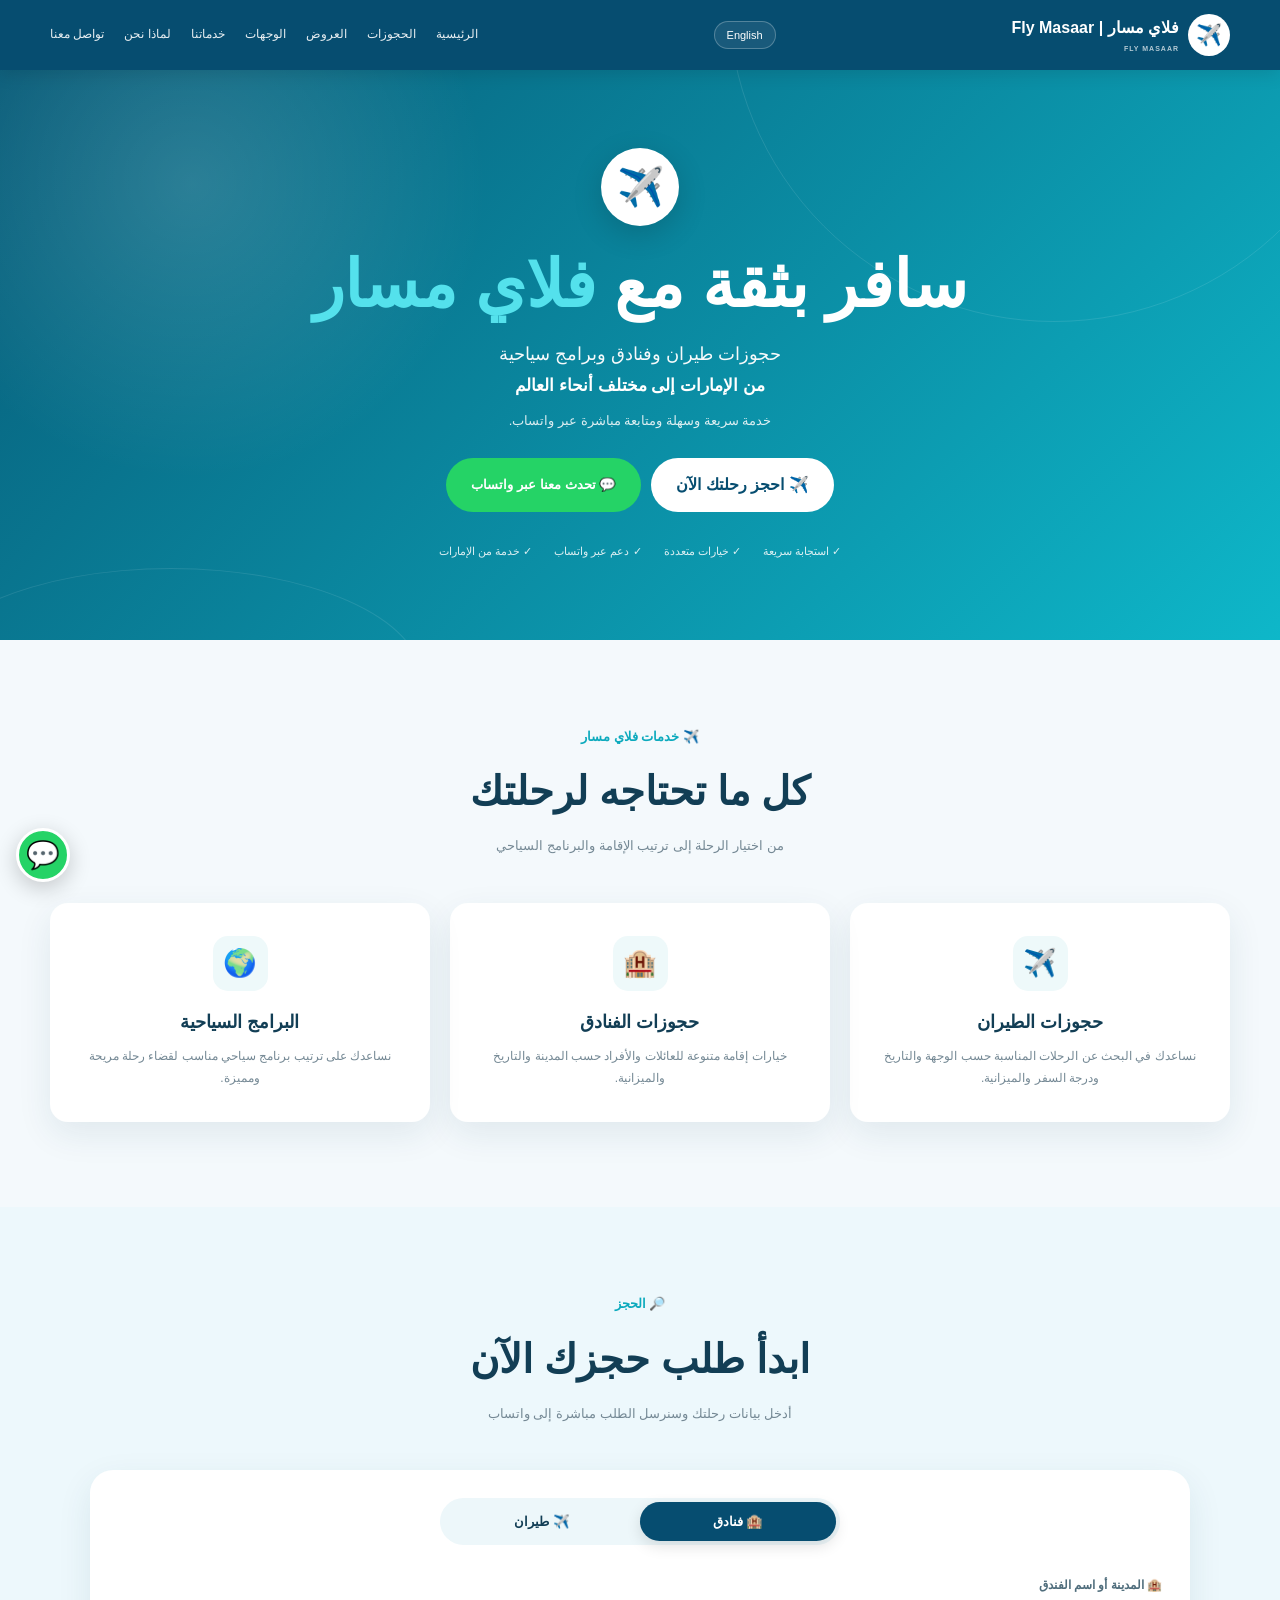
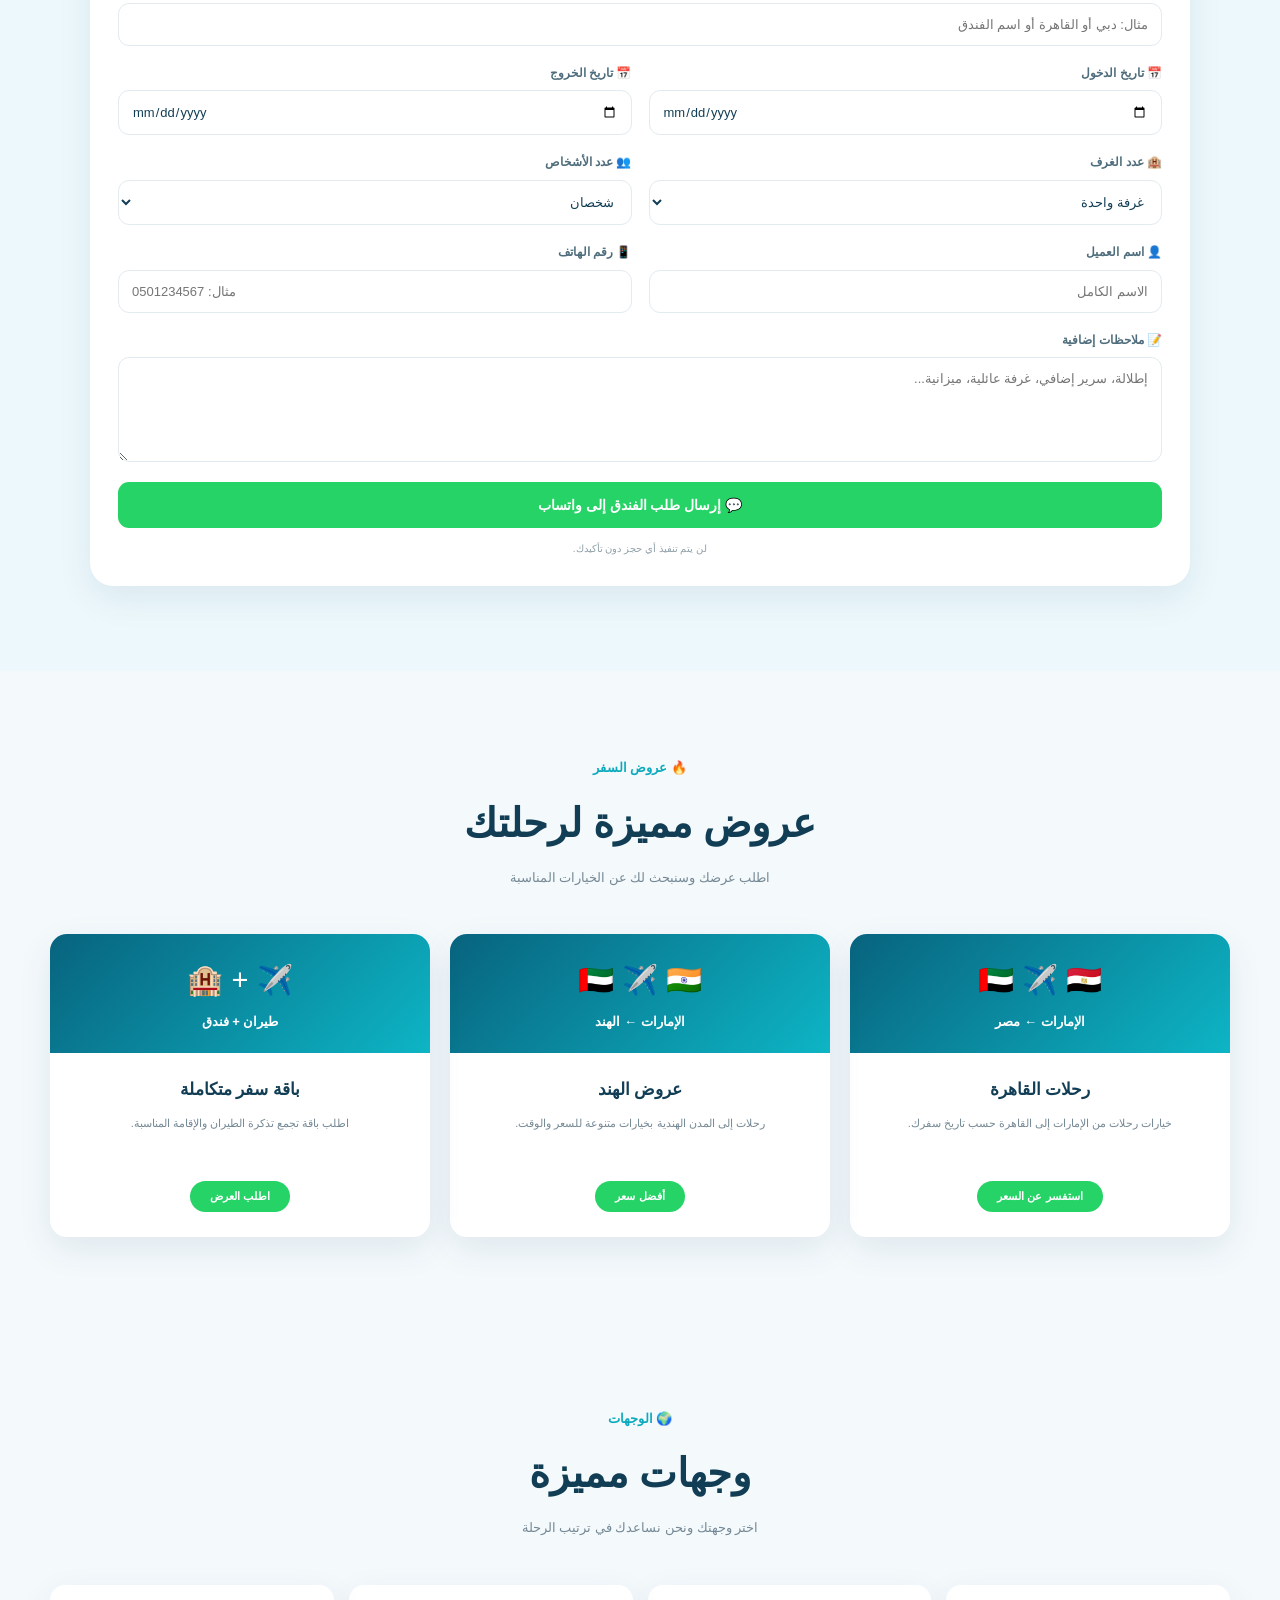
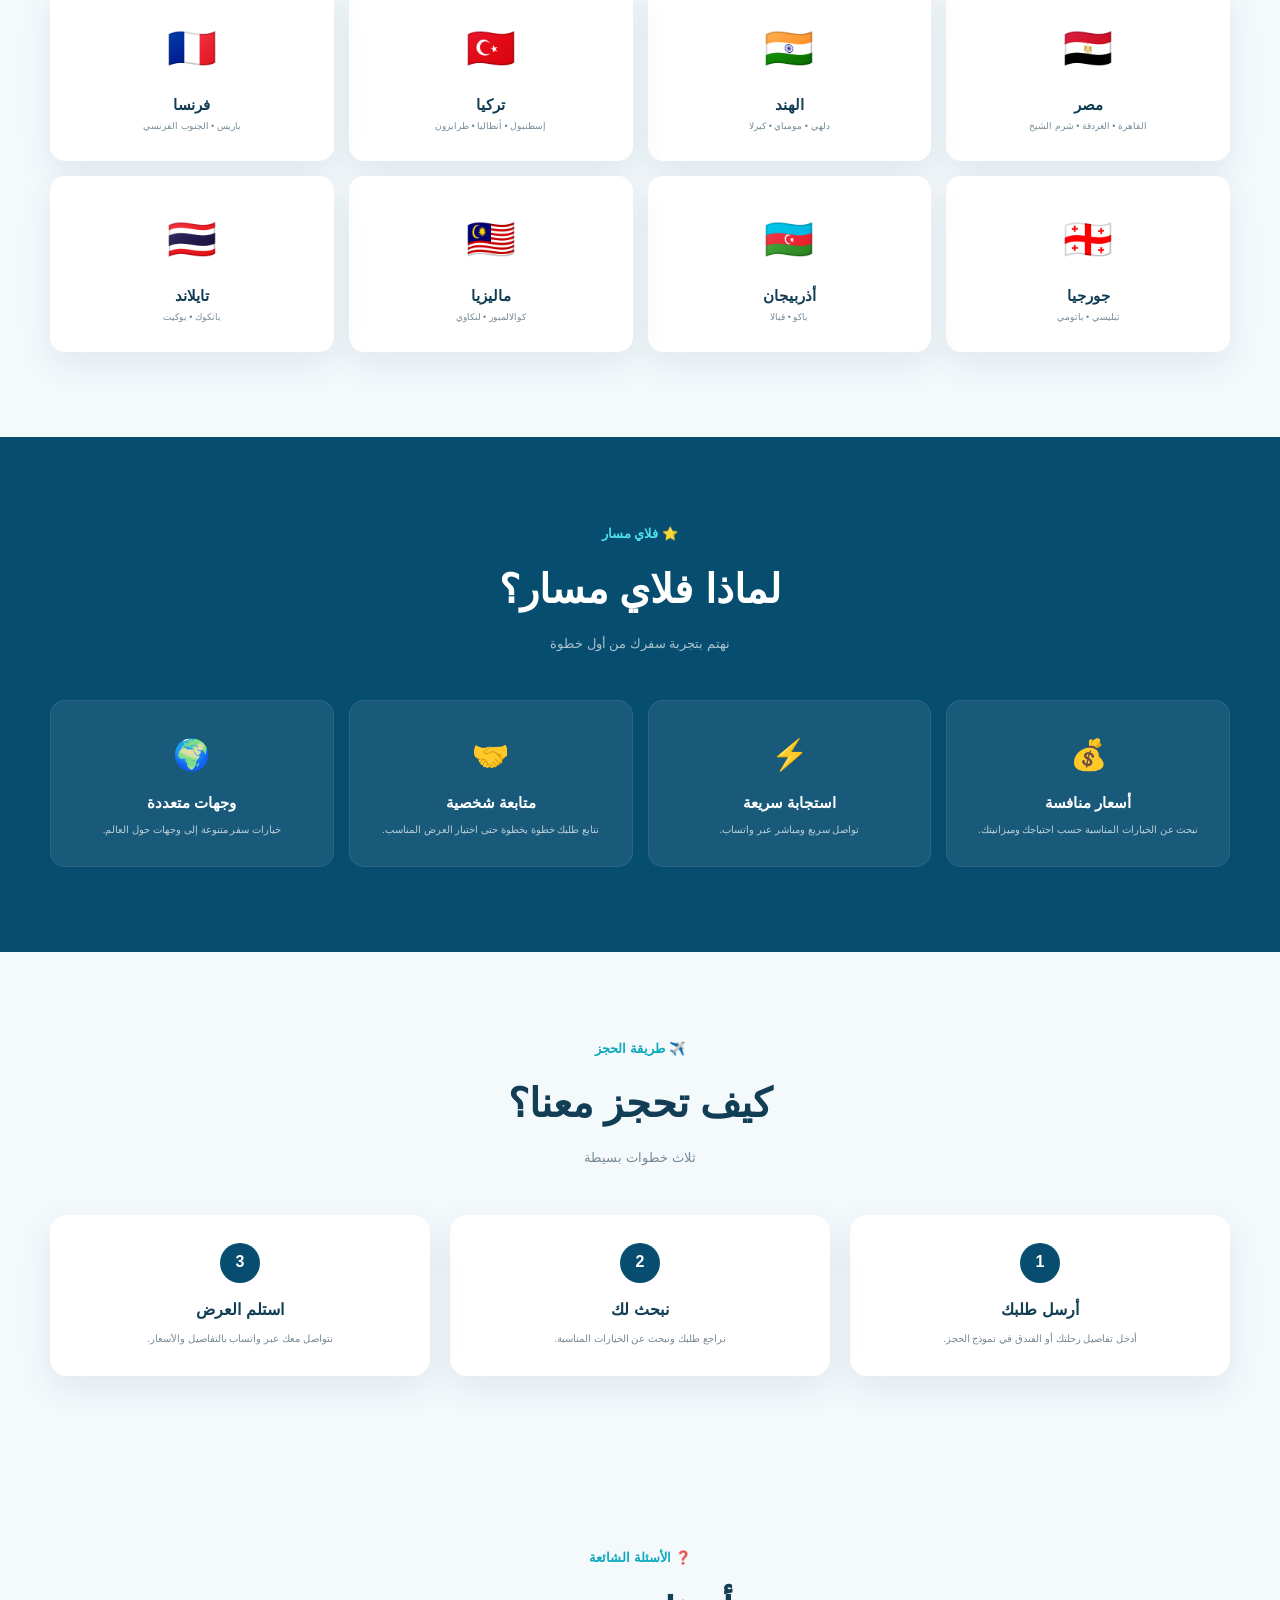
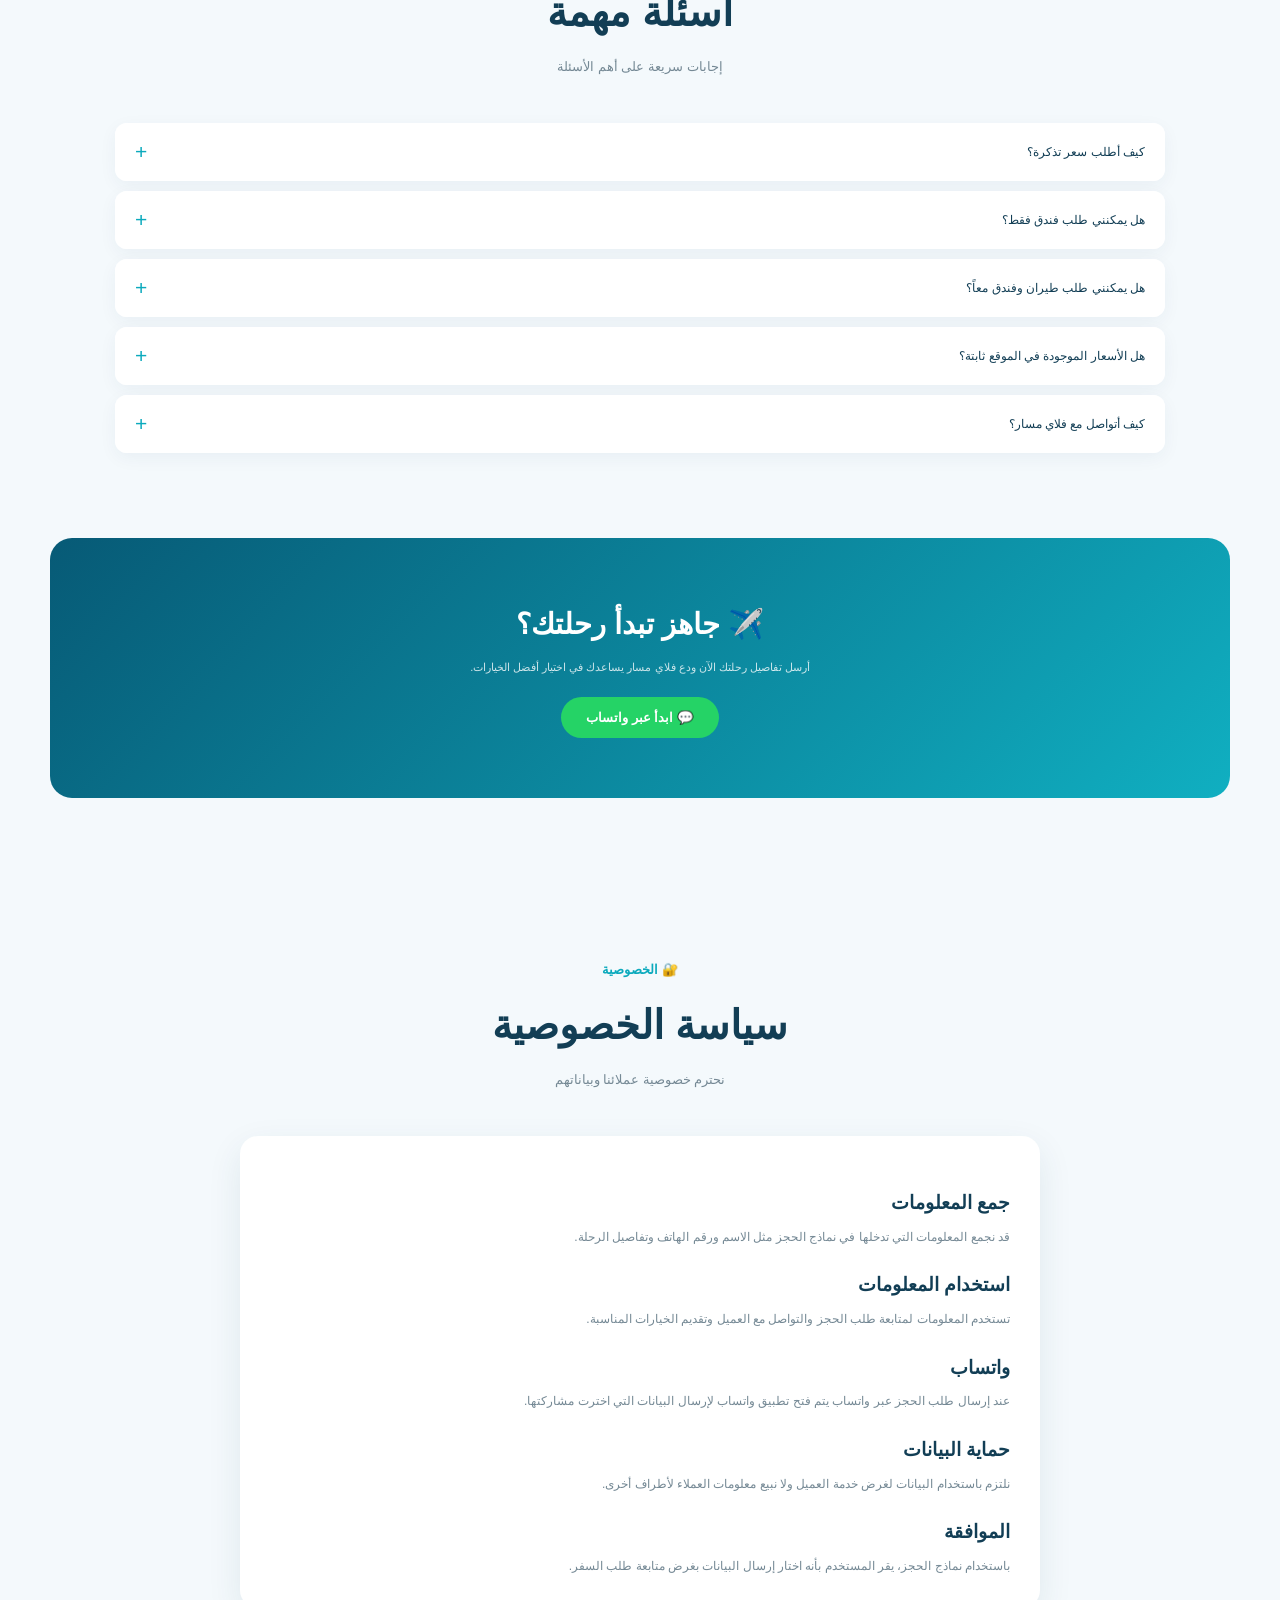
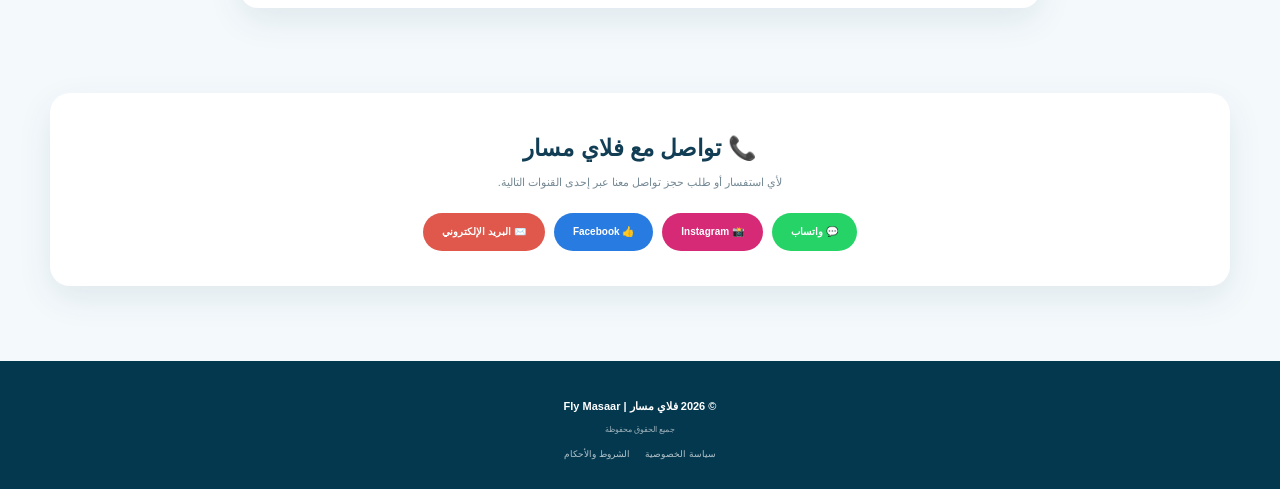
==== index.html @ 6bf01627 "Refactor JavaScript and clean up index.html Refactor JavaScript functions and clean up HTML structur" ====
<!DOCTYPE html>
<html lang="ar" dir="rtl">
<head>
<meta charset="UTF-8">
<meta name="viewport" content="width=device-width, initial-scale=1.0">

<title>فلاي مسار | Fly Masaar للسفر والسياحة</title>

<meta name="description"
content="فلاي مسار للسفر والسياحة - حجوزات الطيران والفنادق والبرامج السياحية من الإمارات إلى مختلف أنحاء العالم.">

<meta name="keywords"
content="فلاي مسار, Fly Masaar, سفر, سياحة, حجز طيران, حجز فنادق, الإمارات, دبي">

<meta name="theme-color" content="#064d70">

<meta name="robots" content="index, follow">

<style>

/* =========================================================
   FLY MASAAR
   PROFESSIONAL SINGLE PAGE
   ========================================================= */

:root {
  --primary: #064d70;
  --primary-dark: #04384f;
  --secondary: #0caabd;
  --cyan: #20c4d5;
  --green: #25d366;
  --bg: #f4f9fc;
  --white: #fff;
  --text: #123e55;
  --muted: #758995;
  --border: #e2ebf0;
  --danger: #dc3545;
  --shadow: 0 12px 35px rgba(20,65,90,.09);
  --radius: 18px;
  --max-width: 1180px;
}

* {
  box-sizing: border-box;
  margin: 0;
  padding: 0;
}

html {
  scroll-behavior: smooth;
}

body {
  font-family:
    Tahoma,
    Arial,
    "Segoe UI",
    sans-serif;

  background: var(--bg);
  color: var(--text);
  line-height: 1.8;
  overflow-x: hidden;
}

body.modal-open {
  overflow: hidden;
}

button,
input,
select,
textarea {
  font-family: inherit;
}

button {
  cursor: pointer;
}

a {
  color: inherit;
  text-decoration: none;
}

img {
  max-width: 100%;
  display: block;
}

.container {
  width: min(94%, var(--max-width));
  margin: auto;
}

.section {
  padding: 85px 0;
}

.section-title {
  text-align: center;
  margin-bottom: 45px;
}

.section-kicker {
  color: var(--secondary);
  font-size: 13px;
  font-weight: 800;
  margin-bottom: 7px;
}

.section-title h2 {
  font-size: clamp(28px, 4vw, 40px);
  color: var(--text);
  margin-bottom: 7px;
  font-weight: 900;
}

.section-title p {
  color: var(--muted);
  font-size: 13px;
}

.btn {
  display: inline-flex;
  align-items: center;
  justify-content: center;
  gap: 8px;
  border: 0;
  border-radius: 50px;
  padding: 13px 25px;
  font-weight: 800;
  transition: .25s ease;
}

.btn:hover {
  transform: translateY(-3px);
}

.btn-primary {
  background: #fff;
  color: var(--primary);
}

.btn-whatsapp {
  background: var(--green);
  color: white;
}

.btn-cyan {
  background: var(--cyan);
  color: white;
}

.btn-dark {
  background: var(--primary);
  color: white;
}

.hidden {
  display: none !important;
}

/* =========================================================
   HEADER
   ========================================================= */

header {
  height: 70px;
  background: var(--primary);
  color: white;
  position: sticky;
  top: 0;
  z-index: 1000;
  box-shadow: 0 3px 18px rgba(0,0,0,.12);
}

.nav {
  height: 70px;
  display: flex;
  align-items: center;
  justify-content: space-between;
  gap: 25px;
}

.logo {
  display: flex;
  align-items: center;
  gap: 9px;
  font-weight: 900;
  font-size: 16px;
  white-space: nowrap;
}

.logo-icon {
  width: 42px;
  height: 42px;
  border-radius: 50%;
  background: white;
  color: var(--primary);
  display: grid;
  place-items: center;
  font-size: 21px;
}

.logo small {
  display: block;
  font-size: 7px;
  opacity: .7;
  letter-spacing: 1px;
}

nav ul {
  display: flex;
  align-items: center;
  list-style: none;
  gap: 20px;
  font-size: 12px;
}

nav a {
  opacity: .9;
  transition: .2s;
}

nav a:hover {
  color: #53e0ed;
  opacity: 1;
}

.header-actions {
  display: flex;
  align-items: center;
  gap: 8px;
}

.language-btn {
  border: 1px solid rgba(255,255,255,.25);
  background: rgba(255,255,255,.08);
  color: white;
  border-radius: 50px;
  padding: 7px 12px;
  font-size: 11px;
}

.mobile-menu {
  display: none;
  border: 0;
  background: transparent;
  color: white;
  font-size: 27px;
}

/* =========================================================
   HERO
   ========================================================= */

.hero {
  position: relative;
  min-height: 570px;
  display: flex;
  align-items: center;
  justify-content: center;
  overflow: hidden;
  background:
    radial-gradient(
      circle at 15% 20%,
      rgba(255,255,255,.14),
      transparent 25%
    ),
    linear-gradient(135deg,#075b78,#0eb7c9);

  color: white;
  text-align: center;
}

.hero::before,
.hero::after {
  content: "";
  position: absolute;
  border: 1px solid rgba(255,255,255,.10);
  border-radius: 50%;
}

.hero::before {
  width: 650px;
  height: 650px;
  top: -400px;
  right: -100px;
}

.hero::after {
  width: 500px;
  height: 220px;
  bottom: -150px;
  left: -80px;
}

.hero-content {
  position: relative;
  z-index: 2;
  max-width: 900px;
  padding: 60px 15px;
}

.hero-logo {
  width: 78px;
  height: 78px;
  margin: 0 auto 18px;
  background: white;
  color: var(--primary);
  border-radius: 50%;
  display: grid;
  place-items: center;
  font-size: 38px;
  box-shadow: 0 8px 30px rgba(0,0,0,.16);
}

.hero h1 {
  font-size: clamp(40px,6vw,65px);
  line-height: 1.25;
  margin-bottom: 13px;
  font-weight: 900;
}

.hero h1 span {
  color: #54e1ec;
}

.hero-subtitle {
  font-size: 18px;
  opacity: .96;
}

.hero-highlight {
  font-size: 17px;
  font-weight: 800;
}

.hero-note {
  font-size: 13px;
  opacity: .85;
  margin: 8px 0 25px;
}

.hero-buttons {
  display: flex;
  justify-content: center;
  gap: 10px;
  flex-wrap: wrap;
}

.hero-trust {
  display: flex;
  justify-content: center;
  gap: 22px;
  flex-wrap: wrap;
  margin-top: 30px;
  font-size: 11px;
  opacity: .85;
}

/* =========================================================
   SERVICES
   ========================================================= */

.cards {
  display: grid;
  grid-template-columns: repeat(3,1fr);
  gap: 20px;
}

.card {
  background: white;
  border-radius: var(--radius);
  padding: 32px 22px;
  box-shadow: var(--shadow);
  text-align: center;
  transition: .25s;
  border: 1px solid transparent;
}

.card:hover {
  transform: translateY(-7px);
  border-color: #d7eef2;
}

.service-icon {
  width: 55px;
  height: 55px;
  margin: 0 auto 15px;
  border-radius: 15px;
  background: #eef9fa;
  display: grid;
  place-items: center;
  font-size: 27px;
}

.card h3 {
  font-size: 18px;
  margin-bottom: 8px;
}

.card p {
  color: var(--muted);
  font-size: 12px;
}

/* =========================================================
   BOOKING
   ========================================================= */

.booking-section {
  background: #edf8fc;
}

.booking-box {
  background: white;
  border-radius: 23px;
  box-shadow: var(--shadow);
  padding: 28px;
  max-width: 1100px;
  margin: auto;
}

.tabs {
  background: #edf7fa;
  border-radius: 50px;
  padding: 4px;
  max-width: 400px;
  margin: 0 auto 30px;
  display: flex;
}

.tab {
  flex: 1;
  border: 0;
  background: transparent;
  padding: 12px;
  border-radius: 50px;
  color: var(--text);
  font-weight: 800;
}

.tab.active {
  background: var(--primary);
  color: white;
  box-shadow: 0 5px 15px rgba(0,0,0,.12);
}

.booking-form {
  display: none;
}

.booking-form.active {
  display: block;
}

.form-grid {
  display: grid;
  grid-template-columns: repeat(2,1fr);
  gap: 17px;
}

.field {
  display: flex;
  flex-direction: column;
  gap: 6px;
}

.field.full {
  grid-column: 1 / -1;
}

.field label {
  font-size: 12px;
  font-weight: 800;
  color: #4f6d7c;
}

.field input,
.field select,
.field textarea {
  width: 100%;
  border: 1px solid var(--border);
  border-radius: 11px;
  padding: 13px;
  background: white;
  color: var(--text);
  outline: none;
  font-size: 13px;
  transition: .2s;
}

.field input:focus,
.field select:focus,
.field textarea:focus {
  border-color: var(--secondary);
  box-shadow: 0 0 0 4px rgba(16,170,189,.08);
}

.field textarea {
  min-height: 105px;
  resize: vertical;
}

.submit-btn {
  width: 100%;
  border: 0;
  margin-top: 20px;
  background: var(--green);
  color: white;
  border-radius: 11px;
  padding: 15px;
  font-size: 14px;
  font-weight: 900;
  transition: .2s;
}

.submit-btn:hover {
  transform: translateY(-2px);
}

.form-note {
  text-align: center;
  color: #91a1a9;
  font-size: 10px;
  margin-top: 12px;
}

/* =========================================================
   OFFERS
   ========================================================= */

.offer-grid {
  display: grid;
  grid-template-columns: repeat(3,1fr);
  gap: 20px;
}

.offer-card {
  background: white;
  border-radius: 17px;
  overflow: hidden;
  box-shadow: var(--shadow);
}

.offer-top {
  min-height: 110px;
  padding: 20px;
  color: white;
  background: linear-gradient(135deg,#08637e,#0db5c5);
  text-align: center;
  display: flex;
  flex-direction: column;
  justify-content: center;
  gap: 4px;
}

.offer-flags {
  font-size: 29px;
}

.offer-top strong {
  font-size: 13px;
}

.offer-body {
  text-align: center;
  padding: 22px 18px 25px;
}

.offer-body h3 {
  font-size: 17px;
  margin-bottom: 8px;
}

.offer-body p {
  min-height: 52px;
  font-size: 11px;
  color: var(--muted);
  margin-bottom: 15px;
}

.offer-button {
  border: 0;
  border-radius: 50px;
  background: var(--green);
  color: white;
  padding: 9px 20px;
  font-weight: 800;
  font-size: 11px;
}

/* =========================================================
   DESTINATIONS
   ========================================================= */

.destination-grid {
  display: grid;
  grid-template-columns: repeat(4,1fr);
  gap: 15px;
}

.destination {
  background: white;
  border-radius: 15px;
  padding: 27px 12px;
  text-align: center;
  box-shadow: var(--shadow);
  transition: .2s;
}

.destination:hover {
  transform: translateY(-5px);
}

.flag {
  font-size: 40px;
  margin-bottom: 7px;
}

.destination h3 {
  font-size: 15px;
}

.destination p {
  color: var(--muted);
  font-size: 9px;
}

/* =========================================================
   WHY US
   ========================================================= */

.why-us {
  background: var(--primary);
  color: white;
  position: relative;
  overflow: hidden;
}

.why-us .section-title h2 {
  color: white;
}

.why-us .section-title p {
  color: rgba(255,255,255,.65);
}

.why-us .section-kicker {
  color: #4de0eb;
}

.why-grid {
  display: grid;
  grid-template-columns: repeat(4,1fr);
  gap: 15px;
}

.why-card {
  background: rgba(255,255,255,.08);
  border: 1px solid rgba(255,255,255,.08);
  border-radius: 15px;
  padding: 27px 14px;
  text-align: center;
}

.why-icon {
  font-size: 30px;
  margin-bottom: 7px;
}

.why-card h3 {
  font-size: 15px;
  margin-bottom: 5px;
}

.why-card p {
  font-size: 10px;
  color: rgba(255,255,255,.7);
}

/* =========================================================
   STEPS
   ========================================================= */

.steps-grid {
  display: grid;
  grid-template-columns: repeat(3,1fr);
  gap: 20px;
}

.step {
  background: white;
  border-radius: 17px;
  box-shadow: var(--shadow);
  padding: 28px 18px;
  text-align: center;
}

.step-number {
  width: 40px;
  height: 40px;
  border-radius: 50%;
  background: var(--primary);
  color: white;
  display: grid;
  place-items: center;
  margin: 0 auto 13px;
  font-weight: 900;
}

.step h3 {
  font-size: 16px;
  margin-bottom: 5px;
}

.step p {
  color: var(--muted);
  font-size: 10px;
}

/* =========================================================
   FAQ
   ========================================================= */

.faq-list {
  max-width: 1050px;
  margin: auto;
  display: flex;
  flex-direction: column;
  gap: 10px;
}

.faq-item {
  background: white;
  border-radius: 12px;
  overflow: hidden;
  box-shadow: 0 5px 18px rgba(20,65,90,.05);
}

.faq-question {
  width: 100%;
  border: 0;
  background: white;
  color: var(--text);
  display: flex;
  justify-content: space-between;
  align-items: center;
  padding: 17px 20px;
  font-size: 12px;
  text-align: right;
}

.faq-plus {
  color: var(--secondary);
  font-size: 21px;
  transition: .2s;
  direction: ltr;
}

.faq-answer {
  display: none;
  padding: 0 20px 18px;
  color: var(--muted);
  font-size: 11px;
}

.faq-item.open .faq-answer {
  display: block;
}

.faq-item.open .faq-plus {
  transform: rotate(45deg);
}

/* =========================================================
   CTA
   ========================================================= */

.cta {
  padding: 0 0 75px;
}

.cta-box {
  position: relative;
  overflow: hidden;
  border-radius: 22px;
  background: linear-gradient(135deg,#075a76,#10afc1);
  color: white;
  padding: 60px 25px;
  text-align: center;
}

.cta-box h2 {
  font-size: 29px;
  margin-bottom: 7px;
}

.cta-box p {
  color: rgba(255,255,255,.78);
  font-size: 11px;
  margin-bottom: 20px;
}

/* =========================================================
   CONTACT
   ========================================================= */

.contact {
  padding-bottom: 75px;
}

.contact-box {
  background: white;
  border-radius: 20px;
  box-shadow: var(--shadow);
  padding: 35px 20px;
  text-align: center;
}

.contact-box h2 {
  font-size: 23px;
  margin-bottom: 4px;
}

.contact-box p {
  color: var(--muted);
  font-size: 11px;
  margin-bottom: 20px;
}

.socials {
  display: flex;
  justify-content: center;
  gap: 9px;
  flex-wrap: wrap;
}

.social {
  color: white;
  border: 0;
  border-radius: 50px;
  padding: 10px 19px;
  font-size: 10px;
  font-weight: 900;
}

.social.whatsapp {
  background: #25d366;
}

.social.instagram {
  background: #d62976;
}

.social.facebook {
  background: #287be0;
}

.social.email {
  background: #df584b;
}

/* =========================================================
   PRIVACY
   ========================================================= */

.privacy-box {
  background: white;
  max-width: 800px;
  margin: auto;
  padding: 30px;
  border-radius: 18px;
  box-shadow: var(--shadow);
}

.privacy-box h3 {
  margin: 20px 0 7px;
}

.privacy-box p,
.privacy-box li {
  color: var(--muted);
  font-size: 12px;
}

.privacy-box ul {
  padding-right: 20px;
}

/* =========================================================
   MODAL
   ========================================================= */

.modal {
  position: fixed;
  inset: 0;
  background: rgba(0,0,0,.55);
  z-index: 5000;
  display: none;
  align-items: center;
  justify-content: center;
  padding: 15px;
}

.modal.show {
  display: flex;
}

.modal-content {
  background: white;
  width: min(100%,700px);
  max-height: 90vh;
  overflow-y: auto;
  border-radius: 20px;
  padding: 28px;
  position: relative;
}

.modal-close {
  position: absolute;
  top: 12px;
  left: 15px;
  border: 0;
  background: #edf4f7;
  width: 35px;
  height: 35px;
  border-radius: 50%;
  font-size: 20px;
  color: var(--primary);
}

/* =========================================================
   TOAST
   ========================================================= */

.toast {
  position: fixed;
  bottom: 25px;
  right: 20px;
  z-index: 7000;
  background: var(--primary);
  color: white;
  padding: 14px 20px;
  border-radius: 11px;
  font-size: 11px;
  opacity: 0;
  visibility: hidden;
  transform: translateY(15px);
  transition: .3s;
}

.toast.show {
  opacity: 1;
  visibility: visible;
  transform: translateY(0);
}

/* =========================================================
   FLOATING WHATSAPP
   ========================================================= */

.floating-whatsapp {
  position: fixed;
  z-index: 4000;
  bottom: 18px;
  left: 16px;
  width: 54px;
  height: 54px;
  border-radius: 50%;
  background: var(--green);
  color: white;
  display: grid;
  place-items: center;
  font-size: 27px;
  box-shadow: 0 6px 22px rgba(0,0,0,.2);
  border: 3px solid white;
  animation: pulse 2s infinite;
}

@keyframes pulse {

  0%,100% {
    box-shadow:
      0 0 0 0 rgba(37,211,102,.35),
      0 6px 22px rgba(0,0,0,.2);
  }

  50% {
    box-shadow:
      0 0 0 9px rgba(37,211,102,0),
      0 6px 22px rgba(0,0,0,.2);
  }
}

/* =========================================================
   FOOTER
   ========================================================= */

footer {
  background: var(--primary-dark);
  color: white;
  text-align: center;
  padding: 30px 15px;
}

footer strong {
  font-size: 11px;
}

footer p {
  font-size: 8px;
  opacity: .6;
  margin-top: 3px;
}

.footer-links {
  margin-top: 12px;
  display: flex;
  justify-content: center;
  gap: 15px;
  flex-wrap: wrap;
}

.footer-links button {
  background: transparent;
  border: 0;
  color: rgba(255,255,255,.7);
  font-size: 9px;
}

/* =========================================================
   MOBILE
   ========================================================= */

@media(max-width:900px) {

  .why-grid {
    grid-template-columns: repeat(2,1fr);
  }

  .destination-grid {
    grid-template-columns: repeat(2,1fr);
  }

  nav ul {
    gap: 12px;
  }
}

@media(max-width:700px) {

  header,
  .nav {
    height: 62px;
  }

  .nav {
    padding: 0 5px;
  }

  .logo {
    font-size: 13px;
  }

  .logo-icon {
    width: 36px;
    height: 36px;
    font-size: 18px;
  }

  .mobile-menu {
    display: block;
  }

  nav {
    position: absolute;
    top: 62px;
    right: 0;
    width: 100%;
    background: var(--primary-dark);
    display: none;
    padding: 12px;
  }

  nav.open {
    display: block;
  }

  nav ul {
    flex-direction: column;
    align-items: stretch;
    gap: 0;
  }

  nav li {
    border-bottom: 1px solid rgba(255,255,255,.07);
  }

  nav a {
    display: block;
    padding: 10px;
  }

  .header-actions {
    margin-right: auto;
  }

  .hero {
    min-height: 530px;
  }

  .hero h1 {
    font-size: 39px;
  }

  .hero-subtitle,
  .hero-highlight {
    font-size: 14px;
  }

  .section {
    padding: 65px 0;
  }

  .cards,
  .offer-grid,
  .steps-grid {
    grid-template-columns: 1fr;
  }

  .form-grid {
    grid-template-columns: 1fr;
  }

  .field.full {
    grid-column: auto;
  }

  .booking-box {
    padding: 16px;
  }

  .cta-box {
    padding: 45px 18px;
  }
}

@media(max-width:430px) {

  .hero h1 {
    font-size: 34px;
  }

  .hero-logo {
    width: 60px;
    height: 60px;
  }

  .why-grid {
    gap: 8px;
  }

  .why-card {
    padding: 19px 8px;
  }

  .section-title h2 {
    font-size: 27px;
  }

  .floating-whatsapp {
    width: 48px;
    height: 48px;
    left: 13px;
  }
}

</style>
</head>

<body>

<!-- =========================================================
     HEADER
     ========================================================= -->

<header>

<div class="container nav">

<a href="#home" class="logo">

<span class="logo-icon">✈️</span>

<span>
فلاي مسار | Fly Masaar
<small>FLY MASAAR</small>
</span>

</a>

<div class="header-actions">

<button
class="language-btn"
id="languageBtn">
English
</button>

<button
class="mobile-menu"
id="mobileMenu"
aria-label="القائمة">
☰
</button>

</div>

<nav id="mainNav">

<ul>

<li><a href="#home">الرئيسية</a></li>
<li><a href="#booking">الحجوزات</a></li>
<li><a href="#offers">العروض</a></li>
<li><a href="#destinations">الوجهات</a></li>
<li><a href="#services">خدماتنا</a></li>
<li><a href="#why">لماذا نحن</a></li>
<li><a href="#contact">تواصل معنا</a></li>

</ul>

</nav>

</div>

</header>


<!-- =========================================================
     HERO
     ========================================================= -->

<section class="hero" id="home">

<div class="hero-content">

<div class="hero-logo">
✈️
</div>

<h1>
سافر بثقة مع
<span>فلاي مسار</span>
</h1>

<div class="hero-subtitle">
حجوزات طيران وفنادق وبرامج سياحية
</div>

<div class="hero-highlight">
من الإمارات إلى مختلف أنحاء العالم
</div>

<div class="hero-note">
خدمة سريعة وسهلة ومتابعة مباشرة عبر واتساب.
</div>

<div class="hero-buttons">

<a
href="#booking"
class="btn btn-primary">
✈️ احجز رحلتك الآن
</a>

<button
class="btn btn-whatsapp"
onclick="openWhatsApp()">
💬 تحدث معنا عبر واتساب
</button>

</div>

<div class="hero-trust">

<span>✓ استجابة سريعة</span>
<span>✓ خيارات متعددة</span>
<span>✓ دعم عبر واتساب</span>
<span>✓ خدمة من الإمارات</span>

</div>

</div>

</section>


<!-- =========================================================
     SERVICES
     ========================================================= -->

<section class="section" id="services">

<div class="container">

<div class="section-title">

<div class="section-kicker">
✈️ خدمات فلاي مسار
</div>

<h2>
كل ما تحتاجه لرحلتك
</h2>

<p>
من اختيار الرحلة إلى ترتيب الإقامة والبرنامج السياحي
</p>

</div>

<div class="cards">

<div class="card">

<div class="service-icon">✈️</div>

<h3>
حجوزات الطيران
</h3>

<p>
نساعدك في البحث عن الرحلات المناسبة حسب الوجهة
والتاريخ ودرجة السفر والميزانية.
</p>

</div>

<div class="card">

<div class="service-icon">🏨</div>

<h3>
حجوزات الفنادق
</h3>

<p>
خيارات إقامة متنوعة للعائلات والأفراد
حسب المدينة والتاريخ والميزانية.
</p>

</div>

<div class="card">

<div class="service-icon">🌍</div>

<h3>
البرامج السياحية
</h3>

<p>
نساعدك على ترتيب برنامج سياحي مناسب
لقضاء رحلة مريحة ومميزة.
</p>

</div>

</div>

</div>

</section>


<!-- =========================================================
     BOOKING
     ========================================================= -->

<section
class="section booking-section"
id="booking">

<div class="container">

<div class="section-title">

<div class="section-kicker">
🔎 الحجز
</div>

<h2>
ابدأ طلب حجزك الآن
</h2>

<p>
أدخل بيانات رحلتك وسنرسل الطلب مباشرة إلى واتساب
</p>

</div>

<div class="booking-box">

<div class="tabs">

<button
class="tab active"
data-tab="hotel">
🏨 فنادق
</button>

<button
class="tab"
data-tab="flight">
✈️ طيران
</button>

</div>


<!-- =========================
     HOTEL
     ========================= -->

<form
class="booking-form active"
id="hotelForm">

<div class="form-grid">

<div class="field full">

<label>
🏨 المدينة أو اسم الفندق
</label>

<input
type="text"
id="hotelCity"
placeholder="مثال: دبي أو القاهرة أو اسم الفندق">

</div>


<div class="field">

<label>
📅 تاريخ الدخول
</label>

<input
type="date"
id="checkin"
required>

</div>


<div class="field">

<label>
📅 تاريخ الخروج
</label>

<input
type="date"
id="checkout"
required>

</div>


<div class="field">

<label>
🏨 عدد الغرف
</label>

<select id="rooms">

<option>غرفة واحدة</option>
<option>غرفتان</option>
<option>3 غرف</option>
<option>4 غرف</option>
<option>5 غرف أو أكثر</option>

</select>

</div>


<div class="field">

<label>
👥 عدد الأشخاص
</label>

<select id="guests">

<option>شخص واحد</option>
<option selected>شخصان</option>
<option>3 أشخاص</option>
<option>4 أشخاص</option>
<option>5 أشخاص</option>
<option>6 أشخاص أو أكثر</option>

</select>

</div>


<div class="field">

<label>
👤 اسم العميل
</label>

<input
type="text"
id="hotelCustomer"
placeholder="الاسم الكامل">

</div>


<div class="field">

<label>
📱 رقم الهاتف
</label>

<input
type="tel"
id="hotelPhone"
placeholder="مثال: 0501234567">

</div>


<div class="field full">

<label>
📝 ملاحظات إضافية
</label>

<textarea
id="hotelNotes"
placeholder="إطلالة، سرير إضافي، غرفة عائلية، ميزانية..."></textarea>

</div>

</div>

<button
type="submit"
class="submit-btn">

💬 إرسال طلب الفندق إلى واتساب

</button>

<div class="form-note">
لن يتم تنفيذ أي حجز دون تأكيدك.
</div>

</form>


<!-- =========================
     FLIGHT
     ========================= -->

<form
class="booking-form"
id="flightForm">

<div class="form-grid">

<div class="field">

<label>
📍 مدينة المغادرة
</label>

<input
type="text"
id="fromCity"
placeholder="مثال: دبي"
required>

</div>


<div class="field">

<label>
📍 الوجهة
</label>

<input
type="text"
id="toCity"
placeholder="مثال: القاهرة"
required>

</div>


<div class="field">

<label>
📅 تاريخ الذهاب
</label>

<input
type="date"
id="flightDate"
required>

</div>


<div class="field">

<label>
📅 تاريخ العودة
</label>

<input
type="date"
id="returnDate">

</div>


<div class="field">

<label>
👥 عدد المسافرين
</label>

<select id="passengers">

<option>شخص واحد</option>
<option selected>شخصان</option>
<option>3 أشخاص</option>
<option>4 أشخاص</option>
<option>5 أشخاص</option>
<option>6 أشخاص أو أكثر</option>

</select>

</div>


<div class="field">

<label>
💺 درجة السفر
</label>

<select id="classType">

<option>اقتصادية</option>
<option>رجال أعمال</option>
<option>درجة أولى</option>

</select>

</div>


<div class="field">

<label>
👤 اسم العميل
</label>

<input
type="text"
id="flightCustomer"
placeholder="الاسم الكامل">

</div>


<div class="field">

<label>
📱 رقم الهاتف
</label>

<input
type="tel"
id="flightPhone"
placeholder="مثال: 0501234567">

</div>


<div class="field full">

<label>
📝 ملاحظات إضافية
</label>

<textarea
id="flightNotes"
placeholder="رحلة مباشرة، أقل سعر، أمتعة إضافية، وقت مفضل..."></textarea>

</div>

</div>

<button
type="submit"
class="submit-btn">

💬 إرسال طلب الطيران إلى واتساب

</button>

<div class="form-note">
سيتم إرسال تفاصيل الطلب إلى فلاي مسار لمراجعتها.
</div>

</form>

</div>

</div>

</section>


<!-- =========================================================
     OFFERS
     ========================================================= -->

<section
class="section"
id="offers">

<div class="container">

<div class="section-title">

<div class="section-kicker">
🔥 عروض السفر
</div>

<h2>
عروض مميزة لرحلتك
</h2>

<p>
اطلب عرضك وسنبحث لك عن الخيارات المناسبة
</p>

</div>

<div class="offer-grid">


<div class="offer-card">

<div class="offer-top">

<div class="offer-flags">
🇦🇪 ✈️ 🇪🇬
</div>

<strong>
الإمارات ← مصر
</strong>

</div>

<div class="offer-body">

<h3>
رحلات القاهرة
</h3>

<p>
خيارات رحلات من الإمارات إلى القاهرة
حسب تاريخ سفرك.
</p>

<button
class="offer-button"
onclick="offerWhatsApp('رحلات القاهرة من الإمارات')">
استفسر عن السعر
</button>

</div>

</div>


<div class="offer-card">

<div class="offer-top">

<div class="offer-flags">
🇦🇪 ✈️ 🇮🇳
</div>

<strong>
الإمارات ← الهند
</strong>

</div>

<div class="offer-body">

<h3>
عروض الهند
</h3>

<p>
رحلات إلى المدن الهندية بخيارات
متنوعة للسعر والوقت.
</p>

<button
class="offer-button"
onclick="offerWhatsApp('عروض الهند')">
أفضل سعر
</button>

</div>

</div>


<div class="offer-card">

<div class="offer-top">

<div class="offer-flags">
✈️ + 🏨
</div>

<strong>
طيران + فندق
</strong>

</div>

<div class="offer-body">

<h3>
باقة سفر متكاملة
</h3>

<p>
اطلب باقة تجمع تذكرة الطيران
والإقامة المناسبة.
</p>

<button
class="offer-button"
onclick="offerWhatsApp('باقة سفر متكاملة طيران + فندق')">
اطلب العرض
</button>

</div>

</div>

</div>

</div>

</section>


<!-- =========================================================
     DESTINATIONS
     ========================================================= -->

<section
class="section"
id="destinations">

<div class="container">

<div class="section-title">

<div class="section-kicker">
🌍 الوجهات
</div>

<h2>
وجهات مميزة
</h2>

<p>
اختر وجهتك ونحن نساعدك في ترتيب الرحلة
</p>

</div>

<div class="destination-grid">

<div class="destination">
<div class="flag">🇪🇬</div>
<h3>مصر</h3>
<p>القاهرة • الغردقة • شرم الشيخ</p>
</div>

<div class="destination">
<div class="flag">🇮🇳</div>
<h3>الهند</h3>
<p>دلهي • مومباي • كيرلا</p>
</div>

<div class="destination">
<div class="flag">🇹🇷</div>
<h3>تركيا</h3>
<p>إسطنبول • أنطاليا • طرابزون</p>
</div>

<div class="destination">
<div class="flag">🇫🇷</div>
<h3>فرنسا</h3>
<p>باريس • الجنوب الفرنسي</p>
</div>

<div class="destination">
<div class="flag">🇬🇪</div>
<h3>جورجيا</h3>
<p>تبليسي • باتومي</p>
</div>

<div class="destination">
<div class="flag">🇦🇿</div>
<h3>أذربيجان</h3>
<p>باكو • قبالا</p>
</div>

<div class="destination">
<div class="flag">🇲🇾</div>
<h3>ماليزيا</h3>
<p>كوالالمبور • لنكاوي</p>
</div>

<div class="destination">
<div class="flag">🇹🇭</div>
<h3>تايلاند</h3>
<p>بانكوك • بوكيت</p>
</div>

</div>

</div>

</section>


<!-- =========================================================
     WHY US
     ========================================================= -->

<section
class="section why-us"
id="why">

<div class="container">

<div class="section-title">

<div class="section-kicker">
⭐ فلاي مسار
</div>

<h2>
لماذا فلاي مسار؟
</h2>

<p>
نهتم بتجربة سفرك من أول خطوة
</p>

</div>

<div class="why-grid">

<div class="why-card">

<div class="why-icon">💰</div>

<h3>
أسعار منافسة
</h3>

<p>
نبحث عن الخيارات المناسبة
حسب احتياجك وميزانيتك.
</p>

</div>


<div class="why-card">

<div class="why-icon">⚡</div>

<h3>
استجابة سريعة
</h3>

<p>
تواصل سريع ومباشر عبر واتساب.
</p>

</div>


<div class="why-card">

<div class="why-icon">🤝</div>

<h3>
متابعة شخصية
</h3>

<p>
نتابع طلبك خطوة بخطوة
حتى اختيار العرض المناسب.
</p>

</div>


<div class="why-card">

<div class="why-icon">🌍</div>

<h3>
وجهات متعددة
</h3>

<p>
خيارات سفر متنوعة
إلى وجهات حول العالم.
</p>

</div>

</div>

</div>

</section>


<!-- =========================================================
     STEPS
     ========================================================= -->

<section class="section">

<div class="container">

<div class="section-title">

<div class="section-kicker">
✈️ طريقة الحجز
</div>

<h2>
كيف تحجز معنا؟
</h2>

<p>
ثلاث خطوات بسيطة
</p>

</div>

<div class="steps-grid">

<div class="step">

<div class="step-number">
1
</div>

<h3>
أرسل طلبك
</h3>

<p>
أدخل تفاصيل رحلتك أو الفندق
في نموذج الحجز.
</p>

</div>


<div class="step">

<div class="step-number">
2
</div>

<h3>
نبحث لك
</h3>

<p>
نراجع طلبك ونبحث عن
الخيارات المناسبة.
</p>

</div>


<div class="step">

<div class="step-number">
3
</div>

<h3>
استلم العرض
</h3>

<p>
نتواصل معك عبر واتساب
بالتفاصيل والأسعار.
</p>

</div>

</div>

</div>

</section>


<!-- =========================================================
     FAQ
     ========================================================= -->

<section class="section">

<div class="container">

<div class="section-title">

<div class="section-kicker">
❓ الأسئلة الشائعة
</div>

<h2>
أسئلة مهمة
</h2>

<p>
إجابات سريعة على أهم الأسئلة
</p>

</div>

<div class="faq-list">


<div class="faq-item">

<button class="faq-question">

<span>
كيف أطلب سعر تذكرة؟
</span>

<span class="faq-plus">
+
</span>

</button>

<div class="faq-answer">
املأ نموذج حجز الطيران وأرسل الطلب،
وسنتواصل معك عبر واتساب بالخيارات والأسعار المتاحة.
</div>

</div>


<div class="faq-item">

<button class="faq-question">

<span>
هل يمكنني طلب فندق فقط؟
</span>

<span class="faq-plus">
+
</span>

</button>

<div class="faq-answer">
نعم. يمكنك إرسال المدينة وتواريخ الإقامة
وعدد الغرف والأشخاص.
</div>

</div>


<div class="faq-item">

<button class="faq-question">

<span>
هل يمكنني طلب طيران وفندق معاً؟
</span>

<span class="faq-plus">
+
</span>

</button>

<div class="faq-answer">
نعم. يمكنك طلب باقة طيران وفندق،
وسنبحث لك عن الخيارات المناسبة.
</div>

</div>


<div class="faq-item">

<button class="faq-question">

<span>
هل الأسعار الموجودة في الموقع ثابتة؟
</span>

<span class="faq-plus">
+
</span>

</button>

<div class="faq-answer">
العروض والأسعار تختلف حسب تاريخ السفر
والتوفر، لذلك يتم تأكيد السعر قبل الحجز.
</div>

</div>


<div class="faq-item">

<button class="faq-question">

<span>
كيف أتواصل مع فلاي مسار؟
</span>

<span class="faq-plus">
+
</span>

</button>

<div class="faq-answer">
يمكنك التواصل معنا مباشرة عبر واتساب
من خلال أزرار التواصل الموجودة في الموقع.
</div>

</div>

</div>

</div>

</section>


<!-- =========================================================
     CTA
     ========================================================= -->

<section class="cta">

<div class="container">

<div class="cta-box">

<h2>
✈️ جاهز تبدأ رحلتك؟
</h2>

<p>
أرسل تفاصيل رحلتك الآن ودع فلاي مسار
يساعدك في اختيار أفضل الخيارات.
</p>

<button
class="btn btn-whatsapp"
onclick="openWhatsApp()">

💬 ابدأ عبر واتساب

</button>

</div>

</div>

</section>


<!-- =========================================================
     PRIVACY
     ========================================================= -->

<section
class="section"
id="privacy">

<div class="container">

<div class="section-title">

<div class="section-kicker">
🔐 الخصوصية
</div>

<h2>
سياسة الخصوصية
</h2>

<p>
نحترم خصوصية عملائنا وبياناتهم
</p>

</div>

<div class="privacy-box">

<h3>
جمع المعلومات
</h3>

<p>
قد نجمع المعلومات التي تدخلها في نماذج الحجز
مثل الاسم ورقم الهاتف وتفاصيل الرحلة.
</p>

<h3>
استخدام المعلومات
</h3>

<p>
تستخدم المعلومات لمتابعة طلب الحجز والتواصل
مع العميل وتقديم الخيارات المناسبة.
</p>

<h3>
واتساب
</h3>

<p>
عند إرسال طلب الحجز عبر واتساب يتم فتح تطبيق
واتساب لإرسال البيانات التي اخترت مشاركتها.
</p>

<h3>
حماية البيانات
</h3>

<p>
نلتزم باستخدام البيانات لغرض خدمة العميل
ولا نبيع معلومات العملاء لأطراف أخرى.
</p>

<h3>
الموافقة
</h3>

<p>
باستخدام نماذج الحجز، يقر المستخدم بأنه
اختار إرسال البيانات بغرض متابعة طلب السفر.
</p>

</div>

</div>

</section>


<!-- =========================================================
     CONTACT
     ========================================================= -->

<section
class="contact"
id="contact">

<div class="container">

<div class="contact-box">

<h2>
📞 تواصل مع فلاي مسار
</h2>

<p>
لأي استفسار أو طلب حجز تواصل معنا
عبر إحدى القنوات التالية.
</p>

<div class="socials">

<button
class="social whatsapp"
onclick="openWhatsApp()">
💬 واتساب
</button>

<a
class="social instagram"
href="https://instagram.com/"
target="_blank"
rel="noopener">
📸 Instagram
</a>

<a
class="social facebook"
href="https://facebook.com/"
target="_blank"
rel="noopener">
👍 Facebook
</a>

<a
class="social email"
href="mailto:info@flymasaar.com">
✉️ البريد الإلكتروني
</a>

</div>

</div>

</div>

</section>


<!-- =========================================================
     FOOTER
     ========================================================= -->

<footer>

<strong>
© 2026 فلاي مسار | Fly Masaar
</strong>

<p>
جميع الحقوق محفوظة
</p>

<div class="footer-links">

<button onclick="scrollToSection('privacy')">
سياسة الخصوصية
</button>

<button onclick="showTerms()">
الشروط والأحكام
</button>

</div>

</footer>


<!-- =========================================================
     FLOATING WHATSAPP
     ========================================================= -->

<a
href="#"
class="floating-whatsapp"
onclick="openWhatsApp(); return false;"
aria-label="واتساب">
💬
</a>


<!-- =========================================================
     TOAST
     ========================================================= -->

<div
class="toast"
id="toast">
</div>


<!-- =========================================================
     TERMS MODAL
     ========================================================= -->

<div
class="modal"
id="termsModal">

<div class="modal-content">

<button
class="modal-close"
onclick="closeTerms()">
×
</button>

<h2>
الشروط والأحكام
</h2>

<br>

<p>
يتم التعامل مع طلبات الحجز بعد مراجعة التوفر
وتأكيد السعر من قبل فلاي مسار.
</p>

<br>

<p>
إرسال نموذج الطلب لا يعني إتمام الحجز بشكل نهائي.
يجب الحصول على تأكيد الحجز قبل الدفع أو السفر.
</p>

<br>

<p>
قد تختلف الأسعار والتوافر حسب شركة الطيران
أو الفندق أو تاريخ السفر.
</p>

<br>

<p>
يتحمل المسافر مسؤولية التأكد من صحة بيانات
السفر والوثائق المطلوبة قبل الرحلة.
</p>

</div>

</div>


<script>

/* =========================================================
   FLY MASAAR JAVASCRIPT
   ========================================================= */

const WHATSAPP_NUMBER = "971557701913";

function openWhatsApp(
  message = "مرحباً فلاي مسار 👋 أريد الاستفسار عن حجز."
) {
  const text = encodeURIComponent(message);
  const url = "https://wa.me/" + WHATSAPP_NUMBER + "?text=" + text;
  window.open(url, "_blank");
}

function showToast(message) {
  const toast = document.getElementById("toast");
  toast.textContent = message;
  toast.classList.add("show");
  setTimeout(() => {
    toast.classList.remove("show");
  }, 3500);
}

const mobileMenu = document.getElementById("mobileMenu");
const mainNav = document.getElementById("mainNav");

mobileMenu.addEventListener("click", () => {
  mainNav.classList.toggle("open");
  mobileMenu.textContent = mainNav.classList.contains("open") ? "✕" : "☰";
});

document.querySelectorAll("#mainNav a").forEach(link => {
  link.addEventListener("click", () => {
    mainNav.classList.remove("open");
    mobileMenu.textContent = "☰";
  });
});

const tabs = document.querySelectorAll(".tab");
const forms = document.querySelectorAll(".booking-form");

tabs.forEach(tab => {
  tab.addEventListener("click", () => {
    tabs.forEach(t => t.classList.remove("active"));
    forms.forEach(form => form.classList.remove("active"));
    tab.classList.add("active");

    const target = document.getElementById(tab.dataset.tab + "Form");
    if (target) {
      target.classList.add("active");
    }
  });
});

/* HOTEL BOOKING */
document.getElementById("hotelForm").addEventListener("submit", function(e) {
  e.preventDefault();

  const city = document.getElementById("hotelCity").value.trim();
  const checkin = document.getElementById("checkin").value;
  const checkout = document.getElementById("checkout").value;
  const rooms = document.getElementById("rooms").value;
  const guests = document.getElementById("guests").value;
  const customer = document.getElementById("hotelCustomer").value.trim();
  const phone = document.getElementById("hotelPhone").value.trim();
  const notes = document.getElementById("hotelNotes").value.trim();

  if (!city) {
    showToast("يرجى كتابة المدينة أو اسم الفندق.");
    document.getElementById("hotelCity").focus();
    return;
  }

  const message =
`🏨 *طلب حجز فندق - فلاي مسار*

👤 اسم العميل:
${customer || "غير محدد"}

📱 رقم الهاتف:
${phone || "غير محدد"}

📍 المدينة / الفندق:
${city}

📅 تاريخ الدخول:
${checkin || "غير محدد"}

📅 تاريخ الخروج:
${checkout || "غير محدد"}

🏨 عدد الغرف:
${rooms}

👥 عدد الأشخاص:
${guests}

📝 الملاحظات:
${notes || "لا توجد"}

أرغب في معرفة أفضل الخيارات والأسعار المتاحة.

شكراً فلاي مسار ✈️`;

  openWhatsApp(message);
});

/* FLIGHT BOOKING */
document.getElementById("flightForm").addEventListener("submit", function(e) {
  e.preventDefault();

  const from = document.getElementById("fromCity").value.trim();
  const to = document.getElementById("toCity").value.trim();
  const flightDate = document.getElementById("flightDate").value;
  const returnDate = document.getElementById("returnDate").value;
  const passengers = document.getElementById("passengers").value;
  const classType = document.getElementById("classType").value;
  const customer = document.getElementById("flightCustomer").value.trim();
  const phone = document.getElementById("flightPhone").value.trim();
  const notes = document.getElementById("flightNotes").value.trim();

  if (!from || !to) {
    showToast("يرجى كتابة مدينة المغادرة والوجهة.");
    return;
  }

  const message =
`✈️ *طلب حجز طيران - فلاي مسار*

👤 اسم العميل:
${customer || "غير محدد"}

📱 رقم الهاتف:
${phone || "غير محدد"}

📍 من:
${from}

📍 إلى:
${to}

📅 تاريخ الذهاب:
${flightDate || "غير محدد"}

📅 تاريخ العودة:
${returnDate || "غير محدد"}

👥 عدد المسافرين:
${passengers}

💺 درجة السفر:
${classType}

📝 الملاحظات:
${notes || "لا توجد"}

أرغب في معرفة أفضل الرحلات والأسعار المتاحة.

شكراً فلاي مسار ✈️`;

  openWhatsApp(message);
});

function offerWhatsApp(offerName) {
  const message =
`مرحباً فلاي مسار 👋

أريد الاستفسار عن العرض التالي:

🔥 ${offerName}

يرجى تزويدي بالتفاصيل والأسعار والتواريخ المتاحة.

شكراً ✈️`;

  openWhatsApp(message);
}

document.querySelectorAll(".faq-question").forEach(question => {
  question.addEventListener("click", () => {
    const item = question.closest(".faq-item");
    const wasOpen = item.classList.contains("open");

    document.querySelectorAll(".faq-item").forEach(i => i.classList.remove("open"));

    if (!wasOpen) {
      item.classList.add("open");
    }
  });
});

const checkin = document.getElementById("checkin");
const checkout = document.getElementById("checkout");
const flightDate = document.getElementById("flightDate");
const returnDate = document.getElementById("returnDate");

function getToday() {
  const now = new Date();
  const year = now.getFullYear();
  const month = String(now.getMonth() + 1).padStart(2,"0");
  const day = String(now.getDate()).padStart(2,"0");
  return `${year}-${month}-${day}`;
}

const today = getToday();
checkin.min = today;
checkout.min = today;
flightDate.min = today;
returnDate.min = today;

checkin.addEventListener("change", () => {
  checkout.min = checkin.value;
  if (checkout.value && checkout.value < checkin.value) {
    checkout.value = "";
  }
});

flightDate.addEventListener("change", () => {
  returnDate.min = flightDate.value;
  if (returnDate.value && returnDate.value < flightDate.value) {
    returnDate.value = "";
  }
});

function scrollToSection(id) {
  const element = document.getElementById(id);
  if (element) {
    element.scrollIntoView({ behavior: "smooth" });
  }
}

function showTerms() {
  document.getElementById("termsModal").classList.add("show");
  document.body.classList.add("modal-open");
}

function closeTerms() {
  document.getElementById("termsModal").classList.remove("show");
  document.body.classList.remove("modal-open");
}

document.getElementById("termsModal").addEventListener("click", function(e) {
  if (e.target === this) {
    closeTerms();
  }
});

const languageBtn = document.getElementById("languageBtn");
languageBtn.addEventListener("click", () => {
  const current = document.documentElement.lang;
  if (current === "ar") {
    document.documentElement.lang = "en";
    document.documentElement.dir = "ltr";
    languageBtn.textContent = "العربية";
    showToast("English mode activated");
  } else {
    document.documentElement.lang = "ar";
    document.documentElement.dir = "rtl";
    languageBtn.textContent = "English";
    showToast("تم تفعيل اللغة العربية");
  }
});

document.querySelectorAll('a[href="#booking"]').forEach(link => {
  link.addEventListener("click", () => {
    setTimeout(() => {
      const booking = document.getElementById("booking");
      if (booking) {
        booking.scrollIntoView({ behavior: "smooth" });
      }
    }, 50);
  });
});

console.log("Fly Masaar website loaded successfully ✈️");
</script>

</body>
</html>
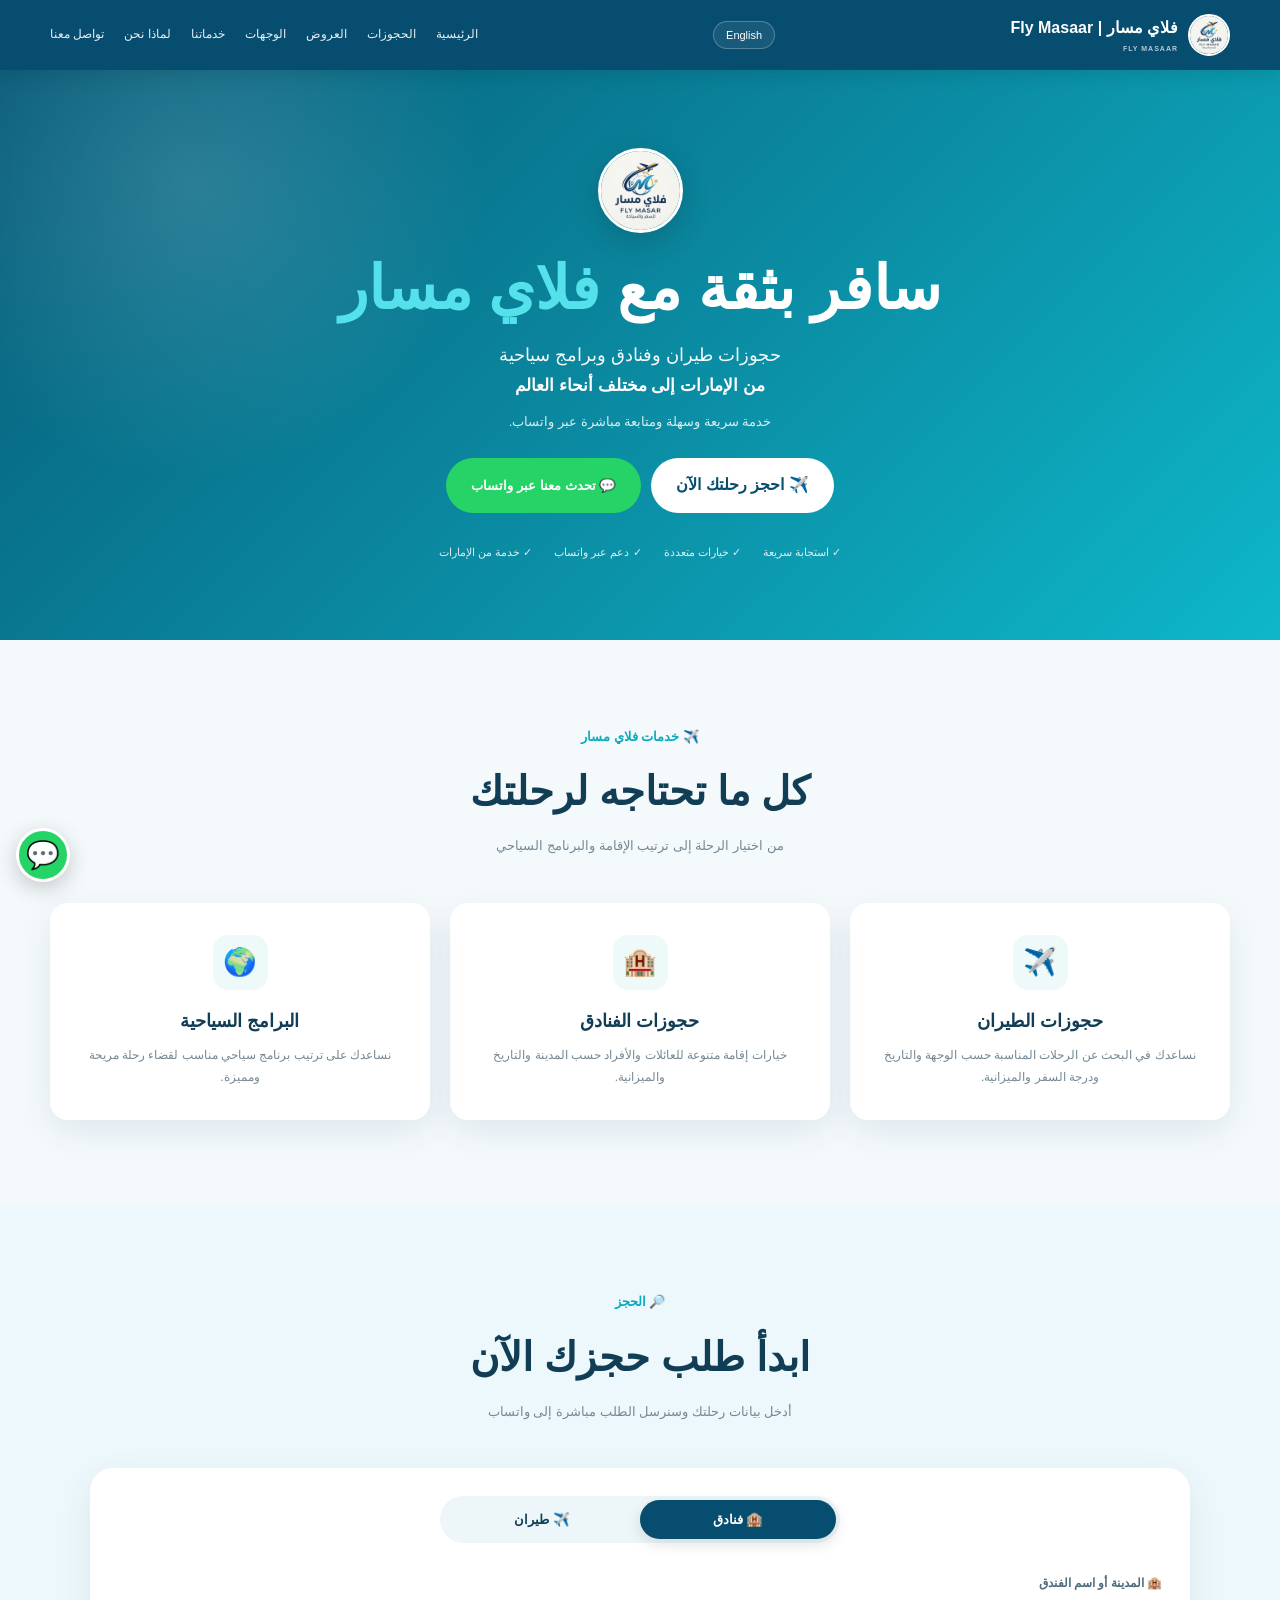
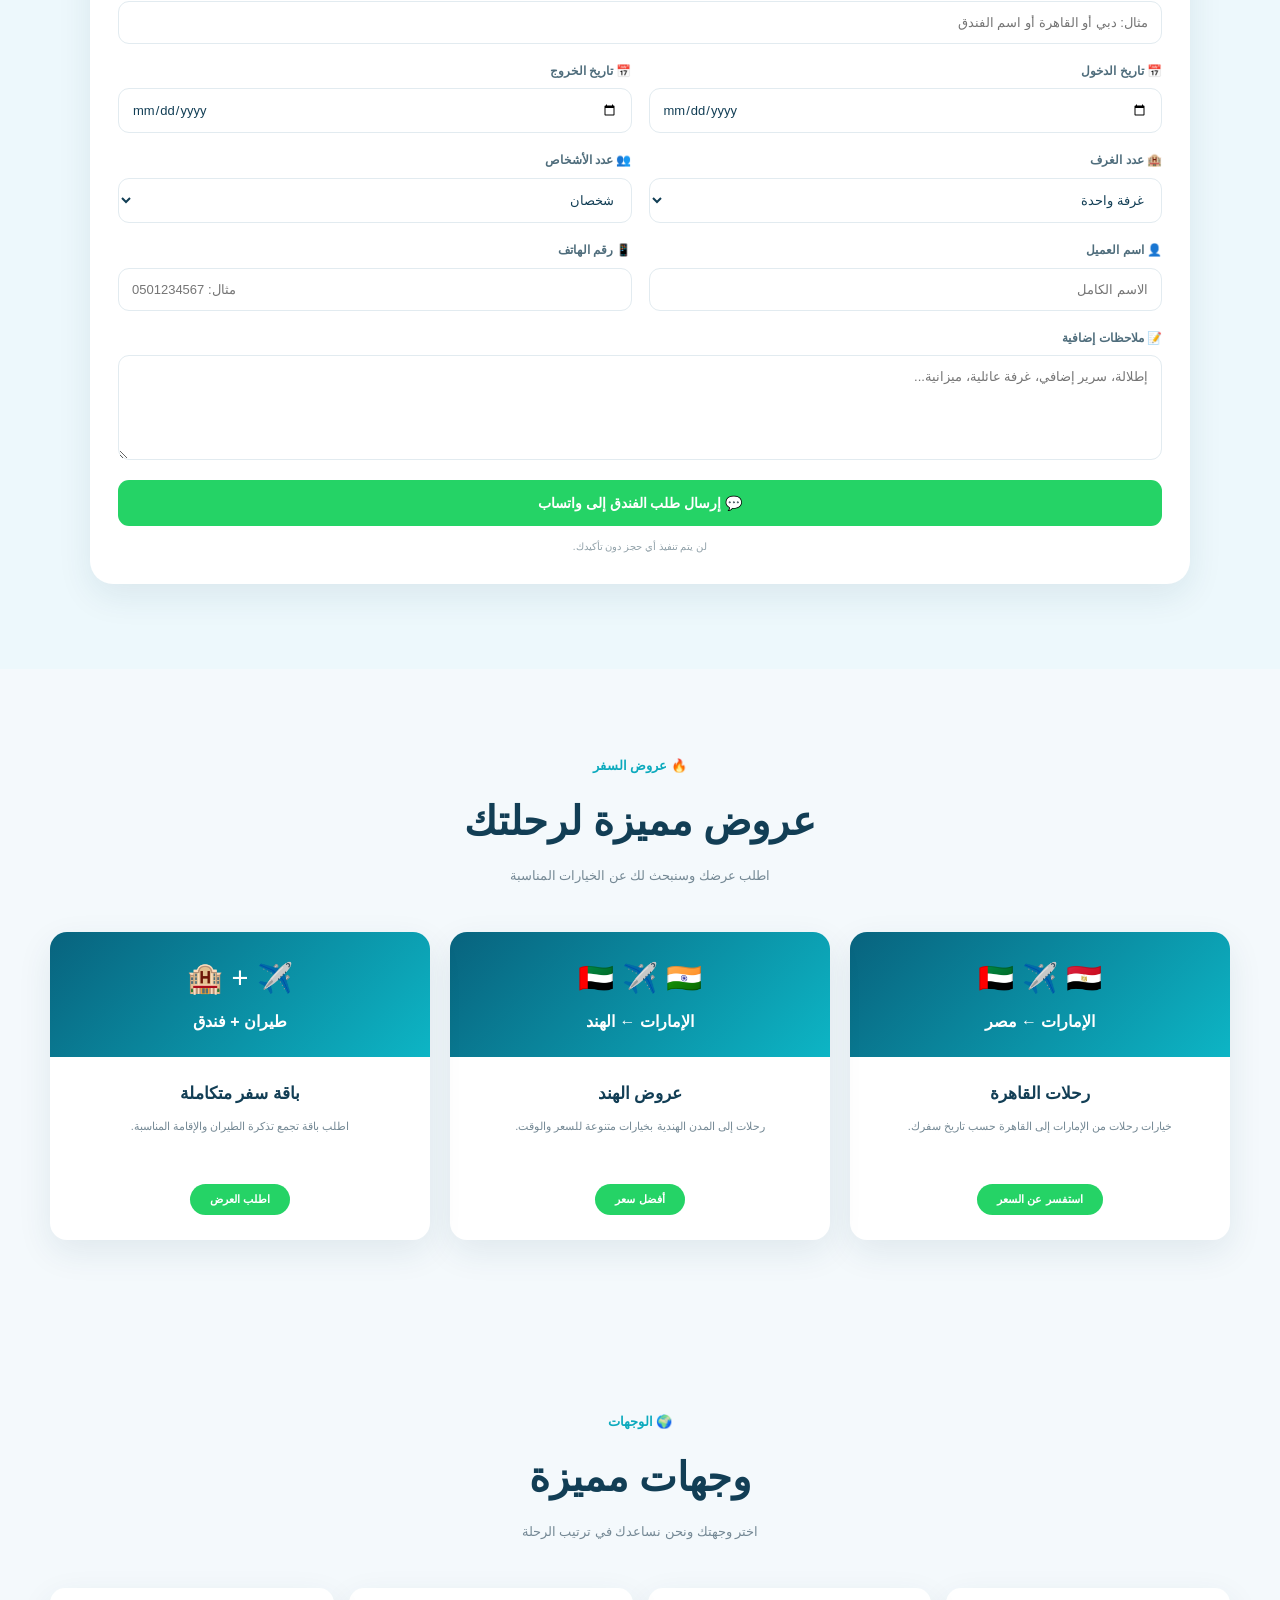
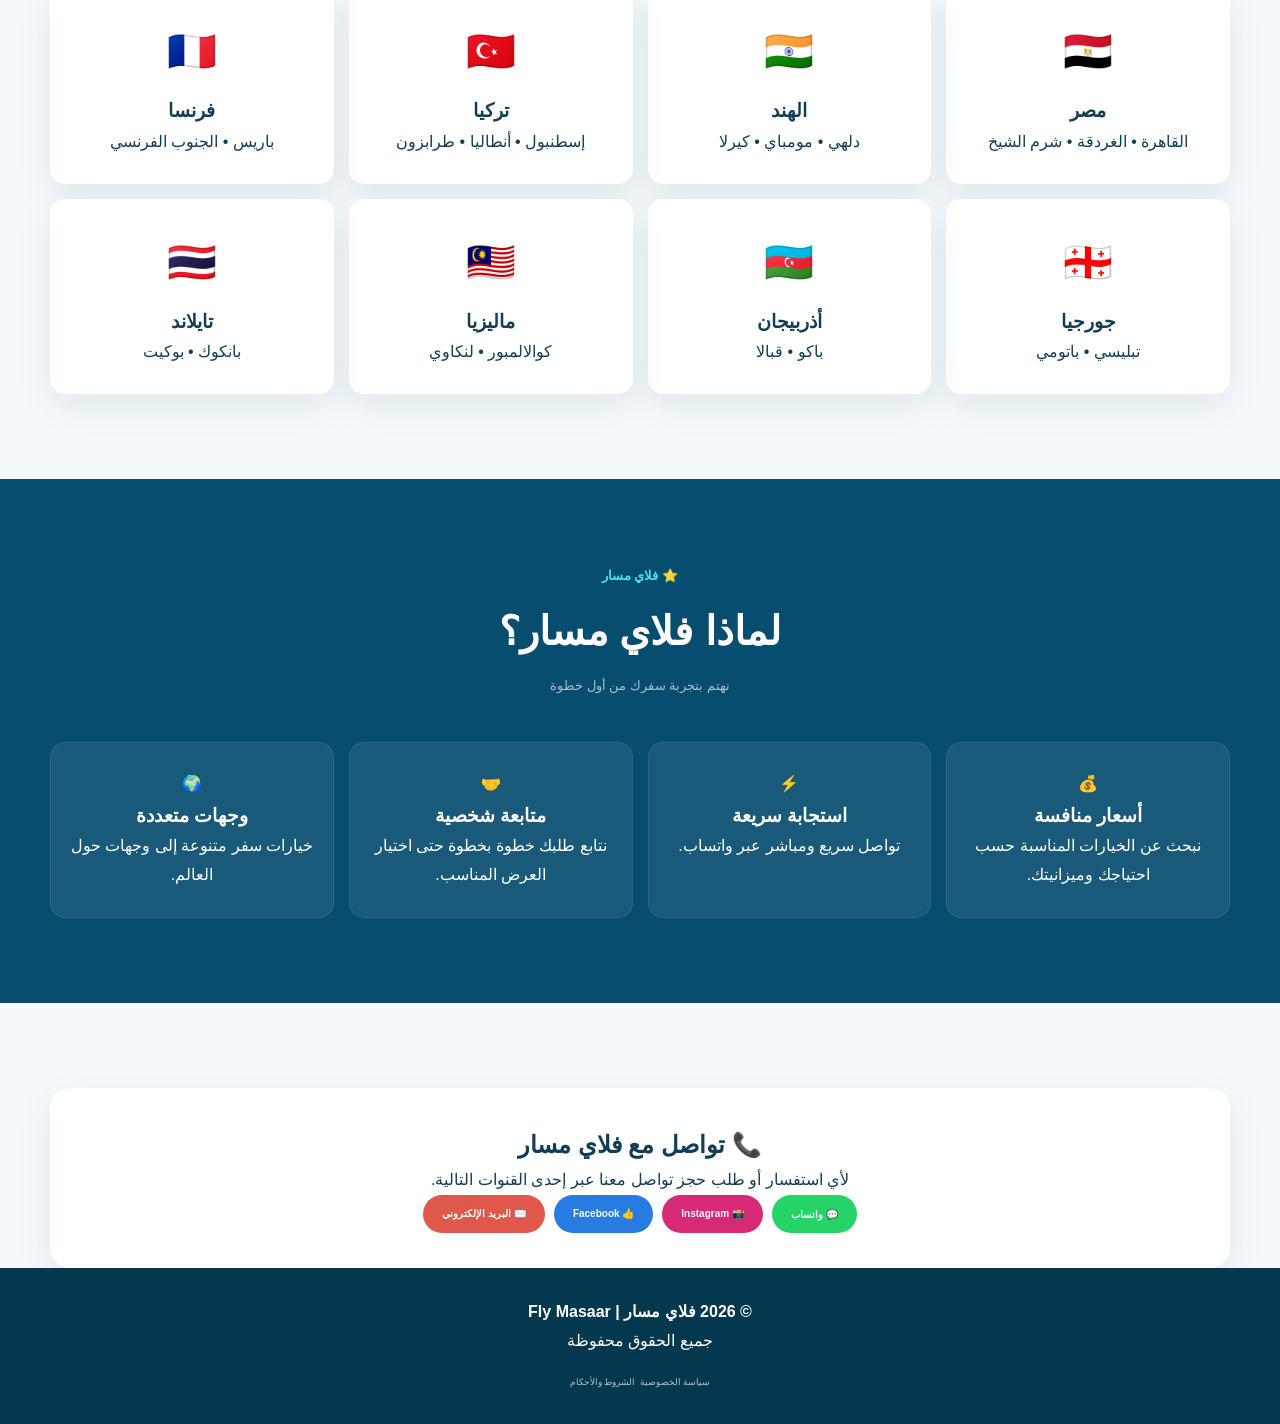
==== commit f9c655a2: "Change greeting from 'Hello World' to 'Goodbye World'" ====
--- a/index.html
+++ b/index.html
@@ -13,14 +13,12 @@
 content="فلاي مسار, Fly Masaar, سفر, سياحة, حجز طيران, حجز فنادق, الإمارات, دبي">
 
 <meta name="theme-color" content="#064d70">
-
 <meta name="robots" content="index, follow">
 
 <style>
 
 /* =========================================================
-   FLY MASAAR
-   PROFESSIONAL SINGLE PAGE
+   FLY MASAAR - PROFESSIONAL SINGLE PAGE
    ========================================================= */
 
 :root {
@@ -51,12 +49,7 @@
 }
 
 body {
-  font-family:
-    Tahoma,
-    Arial,
-    "Segoe UI",
-    sans-serif;
-
+  font-family: Tahoma, Arial, "Segoe UI", sans-serif;
   background: var(--bg);
   color: var(--text);
   line-height: 1.8;
@@ -67,10 +60,7 @@
   overflow: hidden;
 }
 
-button,
-input,
-select,
-textarea {
+button, input, select, textarea {
   font-family: inherit;
 }
 
@@ -147,22 +137,8 @@
   color: white;
 }
 
-.btn-cyan {
-  background: var(--cyan);
-  color: white;
-}
-
-.btn-dark {
-  background: var(--primary);
-  color: white;
-}
-
-.hidden {
-  display: none !important;
-}
-
 /* =========================================================
-   HEADER
+   HEADER & LOGO
    ========================================================= */
 
 header {
@@ -186,21 +162,19 @@
 .logo {
   display: flex;
   align-items: center;
-  gap: 9px;
+  gap: 10px;
   font-weight: 900;
   font-size: 16px;
   white-space: nowrap;
 }
 
-.logo-icon {
+.logo-img {
   width: 42px;
   height: 42px;
   border-radius: 50%;
+  object-fit: cover;
   background: white;
-  color: var(--primary);
-  display: grid;
-  place-items: center;
-  font-size: 21px;
+  border: 2px solid white;
 }
 
 .logo small {
@@ -263,37 +237,10 @@
   justify-content: center;
   overflow: hidden;
   background:
-    radial-gradient(
-      circle at 15% 20%,
-      rgba(255,255,255,.14),
-      transparent 25%
-    ),
+    radial-gradient(circle at 15% 20%, rgba(255,255,255,.14), transparent 25%),
     linear-gradient(135deg,#075b78,#0eb7c9);
-
   color: white;
   text-align: center;
-}
-
-.hero::before,
-.hero::after {
-  content: "";
-  position: absolute;
-  border: 1px solid rgba(255,255,255,.10);
-  border-radius: 50%;
-}
-
-.hero::before {
-  width: 650px;
-  height: 650px;
-  top: -400px;
-  right: -100px;
-}
-
-.hero::after {
-  width: 500px;
-  height: 220px;
-  bottom: -150px;
-  left: -80px;
 }
 
 .hero-content {
@@ -303,21 +250,19 @@
   padding: 60px 15px;
 }
 
-.hero-logo {
-  width: 78px;
-  height: 78px;
+.hero-logo-img {
+  width: 85px;
+  height: 85px;
   margin: 0 auto 18px;
   background: white;
-  color: var(--primary);
   border-radius: 50%;
-  display: grid;
-  place-items: center;
-  font-size: 38px;
+  object-fit: cover;
   box-shadow: 0 8px 30px rgba(0,0,0,.16);
+  border: 3px solid white;
 }
 
 .hero h1 {
-  font-size: clamp(40px,6vw,65px);
+  font-size: clamp(38px,6vw,60px);
   line-height: 1.25;
   margin-bottom: 13px;
   font-weight: 900;
@@ -361,7 +306,7 @@
 }
 
 /* =========================================================
-   SERVICES
+   SERVICES, BOOKING, OFFERS, ETC.
    ========================================================= */
 
 .cards {
@@ -377,12 +322,10 @@
   box-shadow: var(--shadow);
   text-align: center;
   transition: .25s;
-  border: 1px solid transparent;
 }
 
 .card:hover {
   transform: translateY(-7px);
-  border-color: #d7eef2;
 }
 
 .service-icon {
@@ -396,23 +339,10 @@
   font-size: 27px;
 }
 
-.card h3 {
-  font-size: 18px;
-  margin-bottom: 8px;
-}
-
-.card p {
-  color: var(--muted);
-  font-size: 12px;
-}
-
-/* =========================================================
-   BOOKING
-   ========================================================= */
-
-.booking-section {
-  background: #edf8fc;
-}
+.card h3 { font-size: 18px; margin-bottom: 8px; }
+.card p { color: var(--muted); font-size: 12px; }
+
+.booking-section { background: #edf8fc; }
 
 .booking-box {
   background: white;
@@ -448,13 +378,8 @@
   box-shadow: 0 5px 15px rgba(0,0,0,.12);
 }
 
-.booking-form {
-  display: none;
-}
-
-.booking-form.active {
-  display: block;
-}
+.booking-form { display: none; }
+.booking-form.active { display: block; }
 
 .form-grid {
   display: grid;
@@ -468,9 +393,7 @@
   gap: 6px;
 }
 
-.field.full {
-  grid-column: 1 / -1;
-}
+.field.full { grid-column: 1 / -1; }
 
 .field label {
   font-size: 12px;
@@ -478,9 +401,7 @@
   color: #4f6d7c;
 }
 
-.field input,
-.field select,
-.field textarea {
+.field input, .field select, .field textarea {
   width: 100%;
   border: 1px solid var(--border);
   border-radius: 11px;
@@ -489,20 +410,9 @@
   color: var(--text);
   outline: none;
   font-size: 13px;
-  transition: .2s;
-}
-
-.field input:focus,
-.field select:focus,
-.field textarea:focus {
-  border-color: var(--secondary);
-  box-shadow: 0 0 0 4px rgba(16,170,189,.08);
-}
-
-.field textarea {
-  min-height: 105px;
-  resize: vertical;
-}
+}
+
+.field textarea { min-height: 105px; resize: vertical; }
 
 .submit-btn {
   width: 100%;
@@ -514,11 +424,6 @@
   padding: 15px;
   font-size: 14px;
   font-weight: 900;
-  transition: .2s;
-}
-
-.submit-btn:hover {
-  transform: translateY(-2px);
 }
 
 .form-note {
@@ -527,10 +432,6 @@
   font-size: 10px;
   margin-top: 12px;
 }
-
-/* =========================================================
-   OFFERS
-   ========================================================= */
 
 .offer-grid {
   display: grid;
@@ -557,30 +458,10 @@
   gap: 4px;
 }
 
-.offer-flags {
-  font-size: 29px;
-}
-
-.offer-top strong {
-  font-size: 13px;
-}
-
-.offer-body {
-  text-align: center;
-  padding: 22px 18px 25px;
-}
-
-.offer-body h3 {
-  font-size: 17px;
-  margin-bottom: 8px;
-}
-
-.offer-body p {
-  min-height: 52px;
-  font-size: 11px;
-  color: var(--muted);
-  margin-bottom: 15px;
-}
+.offer-flags { font-size: 29px; }
+.offer-body { text-align: center; padding: 22px 18px 25px; }
+.offer-body h3 { font-size: 17px; margin-bottom: 8px; }
+.offer-body p { min-height: 52px; font-size: 11px; color: var(--muted); margin-bottom: 15px; }
 
 .offer-button {
   border: 0;
@@ -591,10 +472,6 @@
   font-weight: 800;
   font-size: 11px;
 }
-
-/* =========================================================
-   DESTINATIONS
-   ========================================================= */
 
 .destination-grid {
   display: grid;
@@ -608,49 +485,18 @@
   padding: 27px 12px;
   text-align: center;
   box-shadow: var(--shadow);
-  transition: .2s;
-}
-
-.destination:hover {
-  transform: translateY(-5px);
-}
-
-.flag {
-  font-size: 40px;
-  margin-bottom: 7px;
-}
-
-.destination h3 {
-  font-size: 15px;
-}
-
-.destination p {
-  color: var(--muted);
-  font-size: 9px;
-}
-
-/* =========================================================
-   WHY US
-   ========================================================= */
+}
+
+.flag { font-size: 40px; margin-bottom: 7px; }
 
 .why-us {
   background: var(--primary);
   color: white;
-  position: relative;
-  overflow: hidden;
-}
-
-.why-us .section-title h2 {
-  color: white;
-}
-
-.why-us .section-title p {
-  color: rgba(255,255,255,.65);
-}
-
-.why-us .section-kicker {
-  color: #4de0eb;
-}
+}
+
+.why-us .section-title h2 { color: white; }
+.why-us .section-title p { color: rgba(255,255,255,.65); }
+.why-us .section-kicker { color: #4de0eb; }
 
 .why-grid {
   display: grid;
@@ -666,25 +512,6 @@
   text-align: center;
 }
 
-.why-icon {
-  font-size: 30px;
-  margin-bottom: 7px;
-}
-
-.why-card h3 {
-  font-size: 15px;
-  margin-bottom: 5px;
-}
-
-.why-card p {
-  font-size: 10px;
-  color: rgba(255,255,255,.7);
-}
-
-/* =========================================================
-   STEPS
-   ========================================================= */
-
 .steps-grid {
   display: grid;
   grid-template-columns: repeat(3,1fr);
@@ -710,20 +537,6 @@
   margin: 0 auto 13px;
   font-weight: 900;
 }
-
-.step h3 {
-  font-size: 16px;
-  margin-bottom: 5px;
-}
-
-.step p {
-  color: var(--muted);
-  font-size: 10px;
-}
-
-/* =========================================================
-   FAQ
-   ========================================================= */
 
 .faq-list {
   max-width: 1050px;
@@ -750,14 +563,6 @@
   align-items: center;
   padding: 17px 20px;
   font-size: 12px;
-  text-align: right;
-}
-
-.faq-plus {
-  color: var(--secondary);
-  font-size: 21px;
-  transition: .2s;
-  direction: ltr;
 }
 
 .faq-answer {
@@ -767,49 +572,16 @@
   font-size: 11px;
 }
 
-.faq-item.open .faq-answer {
-  display: block;
-}
-
-.faq-item.open .faq-plus {
-  transform: rotate(45deg);
-}
-
-/* =========================================================
-   CTA
-   ========================================================= */
-
-.cta {
-  padding: 0 0 75px;
-}
+.faq-item.open .faq-answer { display: block; }
+
+.cta { padding: 0 0 75px; }
 
 .cta-box {
-  position: relative;
-  overflow: hidden;
   border-radius: 22px;
   background: linear-gradient(135deg,#075a76,#10afc1);
   color: white;
   padding: 60px 25px;
   text-align: center;
-}
-
-.cta-box h2 {
-  font-size: 29px;
-  margin-bottom: 7px;
-}
-
-.cta-box p {
-  color: rgba(255,255,255,.78);
-  font-size: 11px;
-  margin-bottom: 20px;
-}
-
-/* =========================================================
-   CONTACT
-   ========================================================= */
-
-.contact {
-  padding-bottom: 75px;
 }
 
 .contact-box {
@@ -820,17 +592,6 @@
   text-align: center;
 }
 
-.contact-box h2 {
-  font-size: 23px;
-  margin-bottom: 4px;
-}
-
-.contact-box p {
-  color: var(--muted);
-  font-size: 11px;
-  margin-bottom: 20px;
-}
-
 .socials {
   display: flex;
   justify-content: center;
@@ -847,25 +608,10 @@
   font-weight: 900;
 }
 
-.social.whatsapp {
-  background: #25d366;
-}
-
-.social.instagram {
-  background: #d62976;
-}
-
-.social.facebook {
-  background: #287be0;
-}
-
-.social.email {
-  background: #df584b;
-}
-
-/* =========================================================
-   PRIVACY
-   ========================================================= */
+.social.whatsapp { background: #25d366; }
+.social.instagram { background: #d62976; }
+.social.facebook { background: #287be0; }
+.social.email { background: #df584b; }
 
 .privacy-box {
   background: white;
@@ -875,24 +621,6 @@
   border-radius: 18px;
   box-shadow: var(--shadow);
 }
-
-.privacy-box h3 {
-  margin: 20px 0 7px;
-}
-
-.privacy-box p,
-.privacy-box li {
-  color: var(--muted);
-  font-size: 12px;
-}
-
-.privacy-box ul {
-  padding-right: 20px;
-}
-
-/* =========================================================
-   MODAL
-   ========================================================= */
 
 .modal {
   position: fixed;
@@ -905,9 +633,7 @@
   padding: 15px;
 }
 
-.modal.show {
-  display: flex;
-}
+.modal.show { display: flex; }
 
 .modal-content {
   background: white;
@@ -932,9 +658,10 @@
   color: var(--primary);
 }
 
-/* =========================================================
-   TOAST
-   ========================================================= */
+html[dir="ltr"] .modal-close {
+  left: auto;
+  right: 15px;
+}
 
 .toast {
   position: fixed;
@@ -957,10 +684,6 @@
   visibility: visible;
   transform: translateY(0);
 }
-
-/* =========================================================
-   FLOATING WHATSAPP
-   ========================================================= */
 
 .floating-whatsapp {
   position: fixed;
@@ -977,27 +700,7 @@
   font-size: 27px;
   box-shadow: 0 6px 22px rgba(0,0,0,.2);
   border: 3px solid white;
-  animation: pulse 2s infinite;
-}
-
-@keyframes pulse {
-
-  0%,100% {
-    box-shadow:
-      0 0 0 0 rgba(37,211,102,.35),
-      0 6px 22px rgba(0,0,0,.2);
-  }
-
-  50% {
-    box-shadow:
-      0 0 0 9px rgba(37,211,102,0),
-      0 6px 22px rgba(0,0,0,.2);
-  }
-}
-
-/* =========================================================
-   FOOTER
-   ========================================================= */
+}
 
 footer {
   background: var(--primary-dark);
@@ -1006,75 +709,20 @@
   padding: 30px 15px;
 }
 
-footer strong {
-  font-size: 11px;
-}
-
-footer p {
-  font-size: 8px;
-  opacity: .6;
-  margin-top: 3px;
-}
-
-.footer-links {
-  margin-top: 12px;
-  display: flex;
-  justify-content: center;
-  gap: 15px;
-  flex-wrap: wrap;
-}
-
-.footer-links button {
+footer button {
   background: transparent;
   border: 0;
   color: rgba(255,255,255,.7);
   font-size: 9px;
 }
 
-/* =========================================================
-   MOBILE
-   ========================================================= */
-
 @media(max-width:900px) {
-
-  .why-grid {
-    grid-template-columns: repeat(2,1fr);
-  }
-
-  .destination-grid {
-    grid-template-columns: repeat(2,1fr);
-  }
-
-  nav ul {
-    gap: 12px;
-  }
+  .why-grid, .destination-grid { grid-template-columns: repeat(2,1fr); }
 }
 
 @media(max-width:700px) {
-
-  header,
-  .nav {
-    height: 62px;
-  }
-
-  .nav {
-    padding: 0 5px;
-  }
-
-  .logo {
-    font-size: 13px;
-  }
-
-  .logo-icon {
-    width: 36px;
-    height: 36px;
-    font-size: 18px;
-  }
-
-  .mobile-menu {
-    display: block;
-  }
-
+  header, .nav { height: 62px; }
+  .mobile-menu { display: block; }
   nav {
     position: absolute;
     top: 62px;
@@ -1084,98 +732,10 @@
     display: none;
     padding: 12px;
   }
-
-  nav.open {
-    display: block;
-  }
-
-  nav ul {
-    flex-direction: column;
-    align-items: stretch;
-    gap: 0;
-  }
-
-  nav li {
-    border-bottom: 1px solid rgba(255,255,255,.07);
-  }
-
-  nav a {
-    display: block;
-    padding: 10px;
-  }
-
-  .header-actions {
-    margin-right: auto;
-  }
-
-  .hero {
-    min-height: 530px;
-  }
-
-  .hero h1 {
-    font-size: 39px;
-  }
-
-  .hero-subtitle,
-  .hero-highlight {
-    font-size: 14px;
-  }
-
-  .section {
-    padding: 65px 0;
-  }
-
-  .cards,
-  .offer-grid,
-  .steps-grid {
-    grid-template-columns: 1fr;
-  }
-
-  .form-grid {
-    grid-template-columns: 1fr;
-  }
-
-  .field.full {
-    grid-column: auto;
-  }
-
-  .booking-box {
-    padding: 16px;
-  }
-
-  .cta-box {
-    padding: 45px 18px;
-  }
-}
-
-@media(max-width:430px) {
-
-  .hero h1 {
-    font-size: 34px;
-  }
-
-  .hero-logo {
-    width: 60px;
-    height: 60px;
-  }
-
-  .why-grid {
-    gap: 8px;
-  }
-
-  .why-card {
-    padding: 19px 8px;
-  }
-
-  .section-title h2 {
-    font-size: 27px;
-  }
-
-  .floating-whatsapp {
-    width: 48px;
-    height: 48px;
-    left: 13px;
-  }
+  nav.open { display: block; }
+  nav ul { flex-direction: column; align-items: stretch; gap: 0; }
+  nav a { display: block; padding: 10px; }
+  .cards, .offer-grid, .steps-grid, .form-grid { grid-template-columns: 1fr; }
 }
 
 </style>
@@ -1183,1404 +743,469 @@
 
 <body>
 
-<!-- =========================================================
-     HEADER
-     ========================================================= -->
-
+<!-- HEADER -->
 <header>
-
 <div class="container nav">
 
 <a href="#home" class="logo">
-
-<span class="logo-icon">✈️</span>
-
-<span>
-فلاي مسار | Fly Masaar
-<small>FLY MASAAR</small>
-</span>
-
+  <!-- استبدل logo.png برابط صورة الشعار الخاص بك -->
+  <img src="logo.png" alt="Fly Masaar Logo" class="logo-img" onerror="this.src='https://via.placeholder.com/42?text=FM'">
+  <span>
+    فلاي مسار | Fly Masaar
+    <small>FLY MASAAR</small>
+  </span>
 </a>
 
 <div class="header-actions">
-
-<button
-class="language-btn"
-id="languageBtn">
-English
-</button>
-
-<button
-class="mobile-menu"
-id="mobileMenu"
-aria-label="القائمة">
-☰
-</button>
-
+  <button class="language-btn" id="languageBtn">English</button>
+  <button class="mobile-menu" id="mobileMenu" aria-label="Menu">☰</button>
 </div>
 
 <nav id="mainNav">
-
-<ul>
-
-<li><a href="#home">الرئيسية</a></li>
-<li><a href="#booking">الحجوزات</a></li>
-<li><a href="#offers">العروض</a></li>
-<li><a href="#destinations">الوجهات</a></li>
-<li><a href="#services">خدماتنا</a></li>
-<li><a href="#why">لماذا نحن</a></li>
-<li><a href="#contact">تواصل معنا</a></li>
-
-</ul>
-
+  <ul>
+    <li><a href="#home" data-i18n="nav_home">الرئيسية</a></li>
+    <li><a href="#booking" data-i18n="nav_booking">الحجوزات</a></li>
+    <li><a href="#offers" data-i18n="nav_offers">العروض</a></li>
+    <li><a href="#destinations" data-i18n="nav_destinations">الوجهات</a></li>
+    <li><a href="#services" data-i18n="nav_services">خدماتنا</a></li>
+    <li><a href="#why" data-i18n="nav_why">لماذا نحن</a></li>
+    <li><a href="#contact" data-i18n="nav_contact">تواصل معنا</a></li>
+  </ul>
 </nav>
 
 </div>
-
 </header>
 
-
-<!-- =========================================================
-     HERO
-     ========================================================= -->
-
+<!-- HERO -->
 <section class="hero" id="home">
-
 <div class="hero-content">
 
-<div class="hero-logo">
-✈️
+  <!-- الشعار الرئيسي الكبير في الهيرو -->
+  <img src="logo.png" alt="Fly Masaar Logo" class="hero-logo-img" onerror="this.src='https://via.placeholder.com/85?text=FM'">
+
+  <h1 data-i18n="hero_title">سافر بثقة مع <span>فلاي مسار</span></h1>
+  <div class="hero-subtitle" data-i18n="hero_subtitle">حجوزات طيران وفنادق وبرامج سياحية</div>
+  <div class="hero-highlight" data-i18n="hero_highlight">من الإمارات إلى مختلف أنحاء العالم</div>
+  <div class="hero-note" data-i18n="hero_note">خدمة سريعة وسهلة ومتابعة مباشرة عبر واتساب.</div>
+
+  <div class="hero-buttons">
+    <a href="#booking" class="btn btn-primary" data-i18n="hero_btn_book">✈️ احجز رحلتك الآن</a>
+    <button class="btn btn-whatsapp" onclick="openWhatsApp()" data-i18n="hero_btn_wa">💬 تحدث معنا عبر واتساب</button>
+  </div>
+
+  <div class="hero-trust">
+    <span data-i18n="trust_1">✓ استجابة سريعة</span>
+    <span data-i18n="trust_2">✓ خيارات متعددة</span>
+    <span data-i18n="trust_3">✓ دعم عبر واتساب</span>
+    <span data-i18n="trust_4">✓ خدمة من الإمارات</span>
+  </div>
+
 </div>
-
-<h1>
-سافر بثقة مع
-<span>فلاي مسار</span>
-</h1>
-
-<div class="hero-subtitle">
-حجوزات طيران وفنادق وبرامج سياحية
+</section>
+
+<!-- SERVICES -->
+<section class="section" id="services">
+<div class="container">
+  <div class="section-title">
+    <div class="section-kicker" data-i18n="srv_kicker">✈️ خدمات فلاي مسار</div>
+    <h2 data-i18n="srv_title">كل ما تحتاجه لرحلتك</h2>
+    <p data-i18n="srv_desc">من اختيار الرحلة إلى ترتيب الإقامة والبرنامج السياحي</p>
+  </div>
+
+  <div class="cards">
+    <div class="card">
+      <div class="service-icon">✈️</div>
+      <h3 data-i18n="srv_1_h">حجوزات الطيران</h3>
+      <p data-i18n="srv_1_p">نساعدك في البحث عن الرحلات المناسبة حسب الوجهة والتاريخ ودرجة السفر والميزانية.</p>
+    </div>
+    <div class="card">
+      <div class="service-icon">🏨</div>
+      <h3 data-i18n="srv_2_h">حجوزات الفنادق</h3>
+      <p data-i18n="srv_2_p">خيارات إقامة متنوعة للعائلات والأفراد حسب المدينة والتاريخ والميزانية.</p>
+    </div>
+    <div class="card">
+      <div class="service-icon">🌍</div>
+      <h3 data-i18n="srv_3_h">البرامج السياحية</h3>
+      <p data-i18n="srv_3_p">نساعدك على ترتيب برنامج سياحي مناسب لقضاء رحلة مريحة ومميزة.</p>
+    </div>
+  </div>
 </div>
-
-<div class="hero-highlight">
-من الإمارات إلى مختلف أنحاء العالم
+</section>
+
+<!-- BOOKING -->
+<section class="section booking-section" id="booking">
+<div class="container">
+  <div class="section-title">
+    <div class="section-kicker" data-i18n="book_kicker">🔎 الحجز</div>
+    <h2 data-i18n="book_title">ابدأ طلب حجزك الآن</h2>
+    <p data-i18n="book_desc">أدخل بيانات رحلتك وسنرسل الطلب مباشرة إلى واتساب</p>
+  </div>
+
+  <div class="booking-box">
+    <div class="tabs">
+      <button class="tab active" data-tab="hotel" data-i18n="tab_hotel">🏨 فنادق</button>
+      <button class="tab" data-tab="flight" data-i18n="tab_flight">✈️ طيران</button>
+    </div>
+
+    <!-- HOTEL FORM -->
+    <form class="booking-form active" id="hotelForm">
+      <div class="form-grid">
+        <div class="field full">
+          <label data-i18n="lbl_hotel_city">🏨 المدينة أو اسم الفندق</label>
+          <input type="text" id="hotelCity" placeholder="مثال: دبي أو القاهرة أو اسم الفندق">
+        </div>
+        <div class="field">
+          <label data-i18n="lbl_checkin">📅 تاريخ الدخول</label>
+          <input type="date" id="checkin" required>
+        </div>
+        <div class="field">
+          <label data-i18n="lbl_checkout">📅 تاريخ الخروج</label>
+          <input type="date" id="checkout" required>
+        </div>
+        <div class="field">
+          <label data-i18n="lbl_rooms">🏨 عدد الغرف</label>
+          <select id="rooms">
+            <option value="غرفة واحدة">غرفة واحدة</option>
+            <option value="غرفتان">غرفتان</option>
+            <option value="3 غرف">3 غرف</option>
+            <option value="4 غرف">4 غرف</option>
+            <option value="5 غرف أو أكثر">5 غرف أو أكثر</option>
+          </select>
+        </div>
+        <div class="field">
+          <label data-i18n="lbl_guests">👥 عدد الأشخاص</label>
+          <select id="guests">
+            <option value="شخص واحد">شخص واحد</option>
+            <option value="شخصان" selected>شخصان</option>
+            <option value="3 أشخاص">3 أشخاص</option>
+            <option value="4 أشخاص">4 أشخاص</option>
+            <option value="5 أشخاص">5 أشخاص</option>
+            <option value="6 أشخاص أو أكثر">6 أشخاص أو أكثر</option>
+          </select>
+        </div>
+        <div class="field">
+          <label data-i18n="lbl_name">👤 اسم العميل</label>
+          <input type="text" id="hotelCustomer" placeholder="الاسم الكامل">
+        </div>
+        <div class="field">
+          <label data-i18n="lbl_phone">📱 رقم الهاتف</label>
+          <input type="tel" id="hotelPhone" placeholder="مثال: 0501234567">
+        </div>
+        <div class="field full">
+          <label data-i18n="lbl_notes">📝 ملاحظات إضافية</label>
+          <textarea id="hotelNotes" placeholder="إطلالة، سرير إضافي، غرفة عائلية، ميزانية..."></textarea>
+        </div>
+      </div>
+      <button type="submit" class="submit-btn" data-i18n="btn_submit_hotel">💬 إرسال طلب الفندق إلى واتساب</button>
+      <div class="form-note" data-i18n="note_booking">لن يتم تنفيذ أي حجز دون تأكيدك.</div>
+    </form>
+
+    <!-- FLIGHT FORM -->
+    <form class="booking-form" id="flightForm">
+      <div class="form-grid">
+        <div class="field">
+          <label data-i18n="lbl_from">📍 مدينة المغادرة</label>
+          <input type="text" id="fromCity" placeholder="مثال: دبي" required>
+        </div>
+        <div class="field">
+          <label data-i18n="lbl_to">📍 الوجهة</label>
+          <input type="text" id="toCity" placeholder="مثال: القاهرة" required>
+        </div>
+        <div class="field">
+          <label data-i18n="lbl_dep_date">📅 تاريخ الذهاب</label>
+          <input type="date" id="flightDate" required>
+        </div>
+        <div class="field">
+          <label data-i18n="lbl_ret_date">📅 تاريخ العودة</label>
+          <input type="date" id="returnDate">
+        </div>
+        <div class="field">
+          <label data-i18n="lbl_passengers">👥 عدد المسافرين</label>
+          <select id="passengers">
+            <option value="شخص واحد">شخص واحد</option>
+            <option value="شخصان" selected>شخصان</option>
+            <option value="3 أشخاص">3 أشخاص</option>
+            <option value="4 أشخاص">4 أشخاص</option>
+            <option value="5 أشخاص">5 أشخاص</option>
+            <option value="6 أشخاص أو أكثر">6 أشخاص أو أكثر</option>
+          </select>
+        </div>
+        <div class="field">
+          <label data-i18n="lbl_class">💺 درجة السفر</label>
+          <select id="classType">
+            <option value="اقتصادية">اقتصادية</option>
+            <option value="رجال أعمال">رجال أعمال</option>
+            <option value="درجة أولى">درجة أولى</option>
+          </select>
+        </div>
+        <div class="field">
+          <label data-i18n="lbl_name">👤 اسم العميل</label>
+          <input type="text" id="flightCustomer" placeholder="الاسم الكامل">
+        </div>
+        <div class="field">
+          <label data-i18n="lbl_phone">📱 رقم الهاتف</label>
+          <input type="tel" id="flightPhone" placeholder="مثال: 0501234567">
+        </div>
+        <div class="field full">
+          <label data-i18n="lbl_notes">📝 ملاحظات إضافية</label>
+          <textarea id="flightNotes" placeholder="رحلة مباشرة، أقل سعر، أمتعة إضافية..."></textarea>
+        </div>
+      </div>
+      <button type="submit" class="submit-btn" data-i18n="btn_submit_flight">💬 إرسال طلب الطيران إلى واتساب</button>
+      <div class="form-note" data-i18n="note_flight">سيتم إرسال تفاصيل الطلب إلى فلاي مسار لمراجعتها.</div>
+    </form>
+  </div>
 </div>
-
-<div class="hero-note">
-خدمة سريعة وسهلة ومتابعة مباشرة عبر واتساب.
+</section>
+
+<!-- OFFERS -->
+<section class="section" id="offers">
+<div class="container">
+  <div class="section-title">
+    <div class="section-kicker" data-i18n="off_kicker">🔥 عروض السفر</div>
+    <h2 data-i18n="off_title">عروض مميزة لرحلتك</h2>
+    <p data-i18n="off_desc">اطلب عرضك وسنبحث لك عن الخيارات المناسبة</p>
+  </div>
+
+  <div class="offer-grid">
+    <div class="offer-card">
+      <div class="offer-top">
+        <div class="offer-flags">🇦🇪 ✈️ 🇪🇬</div>
+        <strong data-i18n="off_1_route">الإمارات ← مصر</strong>
+      </div>
+      <div class="offer-body">
+        <h3 data-i18n="off_1_h">رحلات القاهرة</h3>
+        <p data-i18n="off_1_p">خيارات رحلات من الإمارات إلى القاهرة حسب تاريخ سفرك.</p>
+        <button class="offer-button" onclick="offerWhatsApp('رحلات القاهرة من الإمارات')" data-i18n="btn_inquire">استفسر عن السعر</button>
+      </div>
+    </div>
+
+    <div class="offer-card">
+      <div class="offer-top">
+        <div class="offer-flags">🇦🇪 ✈️ 🇮🇳</div>
+        <strong data-i18n="off_2_route">الإمارات ← الهند</strong>
+      </div>
+      <div class="offer-body">
+        <h3 data-i18n="off_2_h">عروض الهند</h3>
+        <p data-i18n="off_2_p">رحلات إلى المدن الهندية بخيارات متنوعة للسعر والوقت.</p>
+        <button class="offer-button" onclick="offerWhatsApp('عروض الهند')" data-i18n="btn_best_price">أفضل سعر</button>
+      </div>
+    </div>
+
+    <div class="offer-card">
+      <div class="offer-top">
+        <div class="offer-flags">✈️ + 🏨</div>
+        <strong data-i18n="off_3_route">طيران + فندق</strong>
+      </div>
+      <div class="offer-body">
+        <h3 data-i18n="off_3_h">باقة سفر متكاملة</h3>
+        <p data-i18n="off_3_p">اطلب باقة تجمع تذكرة الطيران والإقامة المناسبة.</p>
+        <button class="offer-button" onclick="offerWhatsApp('باقة سفر متكاملة طيران + فندق')" data-i18n="btn_get_pkg">اطلب العرض</button>
+      </div>
+    </div>
+  </div>
 </div>
-
-<div class="hero-buttons">
-
-<a
-href="#booking"
-class="btn btn-primary">
-✈️ احجز رحلتك الآن
-</a>
-
-<button
-class="btn btn-whatsapp"
-onclick="openWhatsApp()">
-💬 تحدث معنا عبر واتساب
-</button>
-
+</section>
+
+<!-- DESTINATIONS -->
+<section class="section" id="destinations">
+<div class="container">
+  <div class="section-title">
+    <div class="section-kicker" data-i18n="dest_kicker">🌍 الوجهات</div>
+    <h2 data-i18n="dest_title">وجهات مميزة</h2>
+    <p data-i18n="dest_desc">اختر وجهتك ونحن نساعدك في ترتيب الرحلة</p>
+  </div>
+
+  <div class="destination-grid">
+    <div class="destination"><div class="flag">🇪🇬</div><h3 data-i18n="c_egypt">مصر</h3><p data-i18n="c_egypt_cities">القاهرة • الغردقة • شرم الشيخ</p></div>
+    <div class="destination"><div class="flag">🇮🇳</div><h3 data-i18n="c_india">الهند</h3><p data-i18n="c_india_cities">دلهي • مومباي • كيرلا</p></div>
+    <div class="destination"><div class="flag">🇹🇷</div><h3 data-i18n="c_turkey">تركيا</h3><p data-i18n="c_turkey_cities">إسطنبول • أنطاليا • طرابزون</p></div>
+    <div class="destination"><div class="flag">🇫🇷</div><h3 data-i18n="c_france">فرنسا</h3><p data-i18n="c_france_cities">باريس • الجنوب الفرنسي</p></div>
+    <div class="destination"><div class="flag">🇬🇪</div><h3 data-i18n="c_georgia">جورجيا</h3><p data-i18n="c_georgia_cities">تبليسي • باتومي</p></div>
+    <div class="destination"><div class="flag">🇦🇿</div><h3 data-i18n="c_azer">أذربيجان</h3><p data-i18n="c_azer_cities">باكو • قبالا</p></div>
+    <div class="destination"><div class="flag">🇲🇾</div><h3 data-i18n="c_malaysia">ماليزيا</h3><p data-i18n="c_malaysia_cities">كوالالمبور • لنكاوي</p></div>
+    <div class="destination"><div class="flag">🇹🇭</div><h3 data-i18n="c_thailand">تايلاند</h3><p data-i18n="c_thailand_cities">بانكوك • بوكيت</p></div>
+  </div>
 </div>
-
-<div class="hero-trust">
-
-<span>✓ استجابة سريعة</span>
-<span>✓ خيارات متعددة</span>
-<span>✓ دعم عبر واتساب</span>
-<span>✓ خدمة من الإمارات</span>
-
+</section>
+
+<!-- WHY US -->
+<section class="section why-us" id="why">
+<div class="container">
+  <div class="section-title">
+    <div class="section-kicker" data-i18n="why_kicker">⭐ فلاي مسار</div>
+    <h2 data-i18n="why_title">لماذا فلاي مسار؟</h2>
+    <p data-i18n="why_desc">نهتم بتجربة سفرك من أول خطوة</p>
+  </div>
+
+  <div class="why-grid">
+    <div class="why-card">
+      <div class="why-icon">💰</div>
+      <h3 data-i18n="why_1_h">أسعار منافسة</h3>
+      <p data-i18n="why_1_p">نبحث عن الخيارات المناسبة حسب احتياجك وميزانيتك.</p>
+    </div>
+    <div class="why-card">
+      <div class="why-icon">⚡</div>
+      <h3 data-i18n="why_2_h">استجابة سريعة</h3>
+      <p data-i18n="why_2_p">تواصل سريع ومباشر عبر واتساب.</p>
+    </div>
+    <div class="why-card">
+      <div class="why-icon">🤝</div>
+      <h3 data-i18n="why_3_h">متابعة شخصية</h3>
+      <p data-i18n="why_3_p">نتابع طلبك خطوة بخطوة حتى اختيار العرض المناسب.</p>
+    </div>
+    <div class="why-card">
+      <div class="why-icon">🌍</div>
+      <h3 data-i18n="why_4_h">وجهات متعددة</h3>
+      <p data-i18n="why_4_p">خيارات سفر متنوعة إلى وجهات حول العالم.</p>
+    </div>
+  </div>
 </div>
-
+</section>
+
+<!-- CONTACT -->
+<section class="contact" id="contact" style="padding-top: 85px;">
+<div class="container">
+  <div class="contact-box">
+    <h2 data-i18n="cnt_title">📞 تواصل مع فلاي مسار</h2>
+    <p data-i18n="cnt_desc">لأي استفسار أو طلب حجز تواصل معنا عبر إحدى القنوات التالية.</p>
+    <div class="socials">
+      <button class="social whatsapp" onclick="openWhatsApp()" data-i18n="soc_wa">💬 واتساب</button>
+      <a class="social instagram" href="https://instagram.com/" target="_blank" rel="noopener">📸 Instagram</a>
+      <a class="social facebook" href="https://facebook.com/" target="_blank" rel="noopener">👍 Facebook</a>
+      <a class="social email" href="mailto:info@flymasaar.com">✉️ <span data-i18n="soc_email">البريد الإلكتروني</span></a>
+    </div>
+  </div>
 </div>
-
 </section>
 
-
-<!-- =========================================================
-     SERVICES
-     ========================================================= -->
-
-<section class="section" id="services">
-
-<div class="container">
-
-<div class="section-title">
-
-<div class="section-kicker">
-✈️ خدمات فلاي مسار
+<!-- FOOTER -->
+<footer>
+  <strong data-i18n="ft_copy">© 2026 فلاي مسار | Fly Masaar</strong>
+  <p data-i18n="ft_rights">جميع الحقوق محفوظة</p>
+  <div class="footer-links" style="margin-top: 10px;">
+    <button onclick="scrollToSection('privacy')" data-i18n="ft_privacy">سياسة الخصوصية</button>
+    <button onclick="showTerms()" data-i18n="ft_terms">الشروط والأحكام</button>
+  </div>
+</footer>
+
+<a href="#" class="floating-whatsapp" onclick="openWhatsApp(); return false;" aria-label="واتساب">💬</a>
+<div class="toast" id="toast"></div>
+
+<!-- TERMS MODAL -->
+<div class="modal" id="termsModal">
+  <div class="modal-content">
+    <button class="modal-close" onclick="closeTerms()">×</button>
+    <h2 data-i18n="terms_title">الشروط والأحكام</h2><br>
+    <p data-i18n="terms_1">يتم التعامل مع طلبات الحجز بعد مراجعة التوفر وتأكيد السعر من قبل فلاي مسار.</p><br>
+    <p data-i18n="terms_2">إرسال نموذج الطلب لا يعني إتمام الحجز بشكل نهائي. يجب الحصول على تأكيد الحجز قبل الدفع أو السفر.</p><br>
+    <p data-i18n="terms_3">قد تختلف الأسعار والتوافر حسب شركة الطيران أو الفندق أو تاريخ السفر.</p><br>
+    <p data-i18n="terms_4">يتحمل المسافر مسؤولية التأكد من صحة بيانات السفر والوثائق المطلوبة قبل الرحلة.</p>
+  </div>
 </div>
 
-<h2>
-كل ما تحتاجه لرحلتك
-</h2>
-
-<p>
-من اختيار الرحلة إلى ترتيب الإقامة والبرنامج السياحي
-</p>
-
-</div>
-
-<div class="cards">
-
-<div class="card">
-
-<div class="service-icon">✈️</div>
-
-<h3>
-حجوزات الطيران
-</h3>
-
-<p>
-نساعدك في البحث عن الرحلات المناسبة حسب الوجهة
-والتاريخ ودرجة السفر والميزانية.
-</p>
-
-</div>
-
-<div class="card">
-
-<div class="service-icon">🏨</div>
-
-<h3>
-حجوزات الفنادق
-</h3>
-
-<p>
-خيارات إقامة متنوعة للعائلات والأفراد
-حسب المدينة والتاريخ والميزانية.
-</p>
-
-</div>
-
-<div class="card">
-
-<div class="service-icon">🌍</div>
-
-<h3>
-البرامج السياحية
-</h3>
-
-<p>
-نساعدك على ترتيب برنامج سياحي مناسب
-لقضاء رحلة مريحة ومميزة.
-</p>
-
-</div>
-
-</div>
-
-</div>
-
-</section>
-
-
-<!-- =========================================================
-     BOOKING
-     ========================================================= -->
-
-<section
-class="section booking-section"
-id="booking">
-
-<div class="container">
-
-<div class="section-title">
-
-<div class="section-kicker">
-🔎 الحجز
-</div>
-
-<h2>
-ابدأ طلب حجزك الآن
-</h2>
-
-<p>
-أدخل بيانات رحلتك وسنرسل الطلب مباشرة إلى واتساب
-</p>
-
-</div>
-
-<div class="booking-box">
-
-<div class="tabs">
-
-<button
-class="tab active"
-data-tab="hotel">
-🏨 فنادق
-</button>
-
-<button
-class="tab"
-data-tab="flight">
-✈️ طيران
-</button>
-
-</div>
-
-
-<!-- =========================
-     HOTEL
-     ========================= -->
-
-<form
-class="booking-form active"
-id="hotelForm">
-
-<div class="form-grid">
-
-<div class="field full">
-
-<label>
-🏨 المدينة أو اسم الفندق
-</label>
-
-<input
-type="text"
-id="hotelCity"
-placeholder="مثال: دبي أو القاهرة أو اسم الفندق">
-
-</div>
-
-
-<div class="field">
-
-<label>
-📅 تاريخ الدخول
-</label>
-
-<input
-type="date"
-id="checkin"
-required>
-
-</div>
-
-
-<div class="field">
-
-<label>
-📅 تاريخ الخروج
-</label>
-
-<input
-type="date"
-id="checkout"
-required>
-
-</div>
-
-
-<div class="field">
-
-<label>
-🏨 عدد الغرف
-</label>
-
-<select id="rooms">
-
-<option>غرفة واحدة</option>
-<option>غرفتان</option>
-<option>3 غرف</option>
-<option>4 غرف</option>
-<option>5 غرف أو أكثر</option>
-
-</select>
-
-</div>
-
-
-<div class="field">
-
-<label>
-👥 عدد الأشخاص
-</label>
-
-<select id="guests">
-
-<option>شخص واحد</option>
-<option selected>شخصان</option>
-<option>3 أشخاص</option>
-<option>4 أشخاص</option>
-<option>5 أشخاص</option>
-<option>6 أشخاص أو أكثر</option>
-
-</select>
-
-</div>
-
-
-<div class="field">
-
-<label>
-👤 اسم العميل
-</label>
-
-<input
-type="text"
-id="hotelCustomer"
-placeholder="الاسم الكامل">
-
-</div>
-
-
-<div class="field">
-
-<label>
-📱 رقم الهاتف
-</label>
-
-<input
-type="tel"
-id="hotelPhone"
-placeholder="مثال: 0501234567">
-
-</div>
-
-
-<div class="field full">
-
-<label>
-📝 ملاحظات إضافية
-</label>
-
-<textarea
-id="hotelNotes"
-placeholder="إطلالة، سرير إضافي، غرفة عائلية، ميزانية..."></textarea>
-
-</div>
-
-</div>
-
-<button
-type="submit"
-class="submit-btn">
-
-💬 إرسال طلب الفندق إلى واتساب
-
-</button>
-
-<div class="form-note">
-لن يتم تنفيذ أي حجز دون تأكيدك.
-</div>
-
-</form>
-
-
-<!-- =========================
-     FLIGHT
-     ========================= -->
-
-<form
-class="booking-form"
-id="flightForm">
-
-<div class="form-grid">
-
-<div class="field">
-
-<label>
-📍 مدينة المغادرة
-</label>
-
-<input
-type="text"
-id="fromCity"
-placeholder="مثال: دبي"
-required>
-
-</div>
-
-
-<div class="field">
-
-<label>
-📍 الوجهة
-</label>
-
-<input
-type="text"
-id="toCity"
-placeholder="مثال: القاهرة"
-required>
-
-</div>
-
-
-<div class="field">
-
-<label>
-📅 تاريخ الذهاب
-</label>
-
-<input
-type="date"
-id="flightDate"
-required>
-
-</div>
-
-
-<div class="field">
-
-<label>
-📅 تاريخ العودة
-</label>
-
-<input
-type="date"
-id="returnDate">
-
-</div>
-
-
-<div class="field">
-
-<label>
-👥 عدد المسافرين
-</label>
-
-<select id="passengers">
-
-<option>شخص واحد</option>
-<option selected>شخصان</option>
-<option>3 أشخاص</option>
-<option>4 أشخاص</option>
-<option>5 أشخاص</option>
-<option>6 أشخاص أو أكثر</option>
-
-</select>
-
-</div>
-
-
-<div class="field">
-
-<label>
-💺 درجة السفر
-</label>
-
-<select id="classType">
-
-<option>اقتصادية</option>
-<option>رجال أعمال</option>
-<option>درجة أولى</option>
-
-</select>
-
-</div>
-
-
-<div class="field">
-
-<label>
-👤 اسم العميل
-</label>
-
-<input
-type="text"
-id="flightCustomer"
-placeholder="الاسم الكامل">
-
-</div>
-
-
-<div class="field">
-
-<label>
-📱 رقم الهاتف
-</label>
-
-<input
-type="tel"
-id="flightPhone"
-placeholder="مثال: 0501234567">
-
-</div>
-
-
-<div class="field full">
-
-<label>
-📝 ملاحظات إضافية
-</label>
-
-<textarea
-id="flightNotes"
-placeholder="رحلة مباشرة، أقل سعر، أمتعة إضافية، وقت مفضل..."></textarea>
-
-</div>
-
-</div>
-
-<button
-type="submit"
-class="submit-btn">
-
-💬 إرسال طلب الطيران إلى واتساب
-
-</button>
-
-<div class="form-note">
-سيتم إرسال تفاصيل الطلب إلى فلاي مسار لمراجعتها.
-</div>
-
-</form>
-
-</div>
-
-</div>
-
-</section>
-
-
-<!-- =========================================================
-     OFFERS
-     ========================================================= -->
-
-<section
-class="section"
-id="offers">
-
-<div class="container">
-
-<div class="section-title">
-
-<div class="section-kicker">
-🔥 عروض السفر
-</div>
-
-<h2>
-عروض مميزة لرحلتك
-</h2>
-
-<p>
-اطلب عرضك وسنبحث لك عن الخيارات المناسبة
-</p>
-
-</div>
-
-<div class="offer-grid">
-
-
-<div class="offer-card">
-
-<div class="offer-top">
-
-<div class="offer-flags">
-🇦🇪 ✈️ 🇪🇬
-</div>
-
-<strong>
-الإمارات ← مصر
-</strong>
-
-</div>
-
-<div class="offer-body">
-
-<h3>
-رحلات القاهرة
-</h3>
-
-<p>
-خيارات رحلات من الإمارات إلى القاهرة
-حسب تاريخ سفرك.
-</p>
-
-<button
-class="offer-button"
-onclick="offerWhatsApp('رحلات القاهرة من الإمارات')">
-استفسر عن السعر
-</button>
-
-</div>
-
-</div>
-
-
-<div class="offer-card">
-
-<div class="offer-top">
-
-<div class="offer-flags">
-🇦🇪 ✈️ 🇮🇳
-</div>
-
-<strong>
-الإمارات ← الهند
-</strong>
-
-</div>
-
-<div class="offer-body">
-
-<h3>
-عروض الهند
-</h3>
-
-<p>
-رحلات إلى المدن الهندية بخيارات
-متنوعة للسعر والوقت.
-</p>
-
-<button
-class="offer-button"
-onclick="offerWhatsApp('عروض الهند')">
-أفضل سعر
-</button>
-
-</div>
-
-</div>
-
-
-<div class="offer-card">
-
-<div class="offer-top">
-
-<div class="offer-flags">
-✈️ + 🏨
-</div>
-
-<strong>
-طيران + فندق
-</strong>
-
-</div>
-
-<div class="offer-body">
-
-<h3>
-باقة سفر متكاملة
-</h3>
-
-<p>
-اطلب باقة تجمع تذكرة الطيران
-والإقامة المناسبة.
-</p>
-
-<button
-class="offer-button"
-onclick="offerWhatsApp('باقة سفر متكاملة طيران + فندق')">
-اطلب العرض
-</button>
-
-</div>
-
-</div>
-
-</div>
-
-</div>
-
-</section>
-
-
-<!-- =========================================================
-     DESTINATIONS
-     ========================================================= -->
-
-<section
-class="section"
-id="destinations">
-
-<div class="container">
-
-<div class="section-title">
-
-<div class="section-kicker">
-🌍 الوجهات
-</div>
-
-<h2>
-وجهات مميزة
-</h2>
-
-<p>
-اختر وجهتك ونحن نساعدك في ترتيب الرحلة
-</p>
-
-</div>
-
-<div class="destination-grid">
-
-<div class="destination">
-<div class="flag">🇪🇬</div>
-<h3>مصر</h3>
-<p>القاهرة • الغردقة • شرم الشيخ</p>
-</div>
-
-<div class="destination">
-<div class="flag">🇮🇳</div>
-<h3>الهند</h3>
-<p>دلهي • مومباي • كيرلا</p>
-</div>
-
-<div class="destination">
-<div class="flag">🇹🇷</div>
-<h3>تركيا</h3>
-<p>إسطنبول • أنطاليا • طرابزون</p>
-</div>
-
-<div class="destination">
-<div class="flag">🇫🇷</div>
-<h3>فرنسا</h3>
-<p>باريس • الجنوب الفرنسي</p>
-</div>
-
-<div class="destination">
-<div class="flag">🇬🇪</div>
-<h3>جورجيا</h3>
-<p>تبليسي • باتومي</p>
-</div>
-
-<div class="destination">
-<div class="flag">🇦🇿</div>
-<h3>أذربيجان</h3>
-<p>باكو • قبالا</p>
-</div>
-
-<div class="destination">
-<div class="flag">🇲🇾</div>
-<h3>ماليزيا</h3>
-<p>كوالالمبور • لنكاوي</p>
-</div>
-
-<div class="destination">
-<div class="flag">🇹🇭</div>
-<h3>تايلاند</h3>
-<p>بانكوك • بوكيت</p>
-</div>
-
-</div>
-
-</div>
-
-</section>
-
-
-<!-- =========================================================
-     WHY US
-     ========================================================= -->
-
-<section
-class="section why-us"
-id="why">
-
-<div class="container">
-
-<div class="section-title">
-
-<div class="section-kicker">
-⭐ فلاي مسار
-</div>
-
-<h2>
-لماذا فلاي مسار؟
-</h2>
-
-<p>
-نهتم بتجربة سفرك من أول خطوة
-</p>
-
-</div>
-
-<div class="why-grid">
-
-<div class="why-card">
-
-<div class="why-icon">💰</div>
-
-<h3>
-أسعار منافسة
-</h3>
-
-<p>
-نبحث عن الخيارات المناسبة
-حسب احتياجك وميزانيتك.
-</p>
-
-</div>
-
-
-<div class="why-card">
-
-<div class="why-icon">⚡</div>
-
-<h3>
-استجابة سريعة
-</h3>
-
-<p>
-تواصل سريع ومباشر عبر واتساب.
-</p>
-
-</div>
-
-
-<div class="why-card">
-
-<div class="why-icon">🤝</div>
-
-<h3>
-متابعة شخصية
-</h3>
-
-<p>
-نتابع طلبك خطوة بخطوة
-حتى اختيار العرض المناسب.
-</p>
-
-</div>
-
-
-<div class="why-card">
-
-<div class="why-icon">🌍</div>
-
-<h3>
-وجهات متعددة
-</h3>
-
-<p>
-خيارات سفر متنوعة
-إلى وجهات حول العالم.
-</p>
-
-</div>
-
-</div>
-
-</div>
-
-</section>
-
-
-<!-- =========================================================
-     STEPS
-     ========================================================= -->
-
-<section class="section">
-
-<div class="container">
-
-<div class="section-title">
-
-<div class="section-kicker">
-✈️ طريقة الحجز
-</div>
-
-<h2>
-كيف تحجز معنا؟
-</h2>
-
-<p>
-ثلاث خطوات بسيطة
-</p>
-
-</div>
-
-<div class="steps-grid">
-
-<div class="step">
-
-<div class="step-number">
-1
-</div>
-
-<h3>
-أرسل طلبك
-</h3>
-
-<p>
-أدخل تفاصيل رحلتك أو الفندق
-في نموذج الحجز.
-</p>
-
-</div>
-
-
-<div class="step">
-
-<div class="step-number">
-2
-</div>
-
-<h3>
-نبحث لك
-</h3>
-
-<p>
-نراجع طلبك ونبحث عن
-الخيارات المناسبة.
-</p>
-
-</div>
-
-
-<div class="step">
-
-<div class="step-number">
-3
-</div>
-
-<h3>
-استلم العرض
-</h3>
-
-<p>
-نتواصل معك عبر واتساب
-بالتفاصيل والأسعار.
-</p>
-
-</div>
-
-</div>
-
-</div>
-
-</section>
-
-
-<!-- =========================================================
-     FAQ
-     ========================================================= -->
-
-<section class="section">
-
-<div class="container">
-
-<div class="section-title">
-
-<div class="section-kicker">
-❓ الأسئلة الشائعة
-</div>
-
-<h2>
-أسئلة مهمة
-</h2>
-
-<p>
-إجابات سريعة على أهم الأسئلة
-</p>
-
-</div>
-
-<div class="faq-list">
-
-
-<div class="faq-item">
-
-<button class="faq-question">
-
-<span>
-كيف أطلب سعر تذكرة؟
-</span>
-
-<span class="faq-plus">
-+
-</span>
-
-</button>
-
-<div class="faq-answer">
-املأ نموذج حجز الطيران وأرسل الطلب،
-وسنتواصل معك عبر واتساب بالخيارات والأسعار المتاحة.
-</div>
-
-</div>
-
-
-<div class="faq-item">
-
-<button class="faq-question">
-
-<span>
-هل يمكنني طلب فندق فقط؟
-</span>
-
-<span class="faq-plus">
-+
-</span>
-
-</button>
-
-<div class="faq-answer">
-نعم. يمكنك إرسال المدينة وتواريخ الإقامة
-وعدد الغرف والأشخاص.
-</div>
-
-</div>
-
-
-<div class="faq-item">
-
-<button class="faq-question">
-
-<span>
-هل يمكنني طلب طيران وفندق معاً؟
-</span>
-
-<span class="faq-plus">
-+
-</span>
-
-</button>
-
-<div class="faq-answer">
-نعم. يمكنك طلب باقة طيران وفندق،
-وسنبحث لك عن الخيارات المناسبة.
-</div>
-
-</div>
-
-
-<div class="faq-item">
-
-<button class="faq-question">
-
-<span>
-هل الأسعار الموجودة في الموقع ثابتة؟
-</span>
-
-<span class="faq-plus">
-+
-</span>
-
-</button>
-
-<div class="faq-answer">
-العروض والأسعار تختلف حسب تاريخ السفر
-والتوفر، لذلك يتم تأكيد السعر قبل الحجز.
-</div>
-
-</div>
-
-
-<div class="faq-item">
-
-<button class="faq-question">
-
-<span>
-كيف أتواصل مع فلاي مسار؟
-</span>
-
-<span class="faq-plus">
-+
-</span>
-
-</button>
-
-<div class="faq-answer">
-يمكنك التواصل معنا مباشرة عبر واتساب
-من خلال أزرار التواصل الموجودة في الموقع.
-</div>
-
-</div>
-
-</div>
-
-</div>
-
-</section>
-
-
-<!-- =========================================================
-     CTA
-     ========================================================= -->
-
-<section class="cta">
-
-<div class="container">
-
-<div class="cta-box">
-
-<h2>
-✈️ جاهز تبدأ رحلتك؟
-</h2>
-
-<p>
-أرسل تفاصيل رحلتك الآن ودع فلاي مسار
-يساعدك في اختيار أفضل الخيارات.
-</p>
-
-<button
-class="btn btn-whatsapp"
-onclick="openWhatsApp()">
-
-💬 ابدأ عبر واتساب
-
-</button>
-
-</div>
-
-</div>
-
-</section>
-
-
-<!-- =========================================================
-     PRIVACY
-     ========================================================= -->
-
-<section
-class="section"
-id="privacy">
-
-<div class="container">
-
-<div class="section-title">
-
-<div class="section-kicker">
-🔐 الخصوصية
-</div>
-
-<h2>
-سياسة الخصوصية
-</h2>
-
-<p>
-نحترم خصوصية عملائنا وبياناتهم
-</p>
-
-</div>
-
-<div class="privacy-box">
-
-<h3>
-جمع المعلومات
-</h3>
-
-<p>
-قد نجمع المعلومات التي تدخلها في نماذج الحجز
-مثل الاسم ورقم الهاتف وتفاصيل الرحلة.
-</p>
-
-<h3>
-استخدام المعلومات
-</h3>
-
-<p>
-تستخدم المعلومات لمتابعة طلب الحجز والتواصل
-مع العميل وتقديم الخيارات المناسبة.
-</p>
-
-<h3>
-واتساب
-</h3>
-
-<p>
-عند إرسال طلب الحجز عبر واتساب يتم فتح تطبيق
-واتساب لإرسال البيانات التي اخترت مشاركتها.
-</p>
-
-<h3>
-حماية البيانات
-</h3>
-
-<p>
-نلتزم باستخدام البيانات لغرض خدمة العميل
-ولا نبيع معلومات العملاء لأطراف أخرى.
-</p>
-
-<h3>
-الموافقة
-</h3>
-
-<p>
-باستخدام نماذج الحجز، يقر المستخدم بأنه
-اختار إرسال البيانات بغرض متابعة طلب السفر.
-</p>
-
-</div>
-
-</div>
-
-</section>
-
-
-<!-- =========================================================
-     CONTACT
-     ========================================================= -->
-
-<section
-class="contact"
-id="contact">
-
-<div class="container">
-
-<div class="contact-box">
-
-<h2>
-📞 تواصل مع فلاي مسار
-</h2>
-
-<p>
-لأي استفسار أو طلب حجز تواصل معنا
-عبر إحدى القنوات التالية.
-</p>
-
-<div class="socials">
-
-<button
-class="social whatsapp"
-onclick="openWhatsApp()">
-💬 واتساب
-</button>
-
-<a
-class="social instagram"
-href="https://instagram.com/"
-target="_blank"
-rel="noopener">
-📸 Instagram
-</a>
-
-<a
-class="social facebook"
-href="https://facebook.com/"
-target="_blank"
-rel="noopener">
-👍 Facebook
-</a>
-
-<a
-class="social email"
-href="mailto:info@flymasaar.com">
-✉️ البريد الإلكتروني
-</a>
-
-</div>
-
-</div>
-
-</div>
-
-</section>
-
-
-<!-- =========================================================
-     FOOTER
-     ========================================================= -->
-
-<footer>
-
-<strong>
-© 2026 فلاي مسار | Fly Masaar
-</strong>
-
-<p>
-جميع الحقوق محفوظة
-</p>
-
-<div class="footer-links">
-
-<button onclick="scrollToSection('privacy')">
-سياسة الخصوصية
-</button>
-
-<button onclick="showTerms()">
-الشروط والأحكام
-</button>
-
-</div>
-
-</footer>
-
-
-<!-- =========================================================
-     FLOATING WHATSAPP
-     ========================================================= -->
-
-<a
-href="#"
-class="floating-whatsapp"
-onclick="openWhatsApp(); return false;"
-aria-label="واتساب">
-💬
-</a>
-
-
-<!-- =========================================================
-     TOAST
-     ========================================================= -->
-
-<div
-class="toast"
-id="toast">
-</div>
-
-
-<!-- =========================================================
-     TERMS MODAL
-     ========================================================= -->
-
-<div
-class="modal"
-id="termsModal">
-
-<div class="modal-content">
-
-<button
-class="modal-close"
-onclick="closeTerms()">
-×
-</button>
-
-<h2>
-الشروط والأحكام
-</h2>
-
-<br>
-
-<p>
-يتم التعامل مع طلبات الحجز بعد مراجعة التوفر
-وتأكيد السعر من قبل فلاي مسار.
-</p>
-
-<br>
-
-<p>
-إرسال نموذج الطلب لا يعني إتمام الحجز بشكل نهائي.
-يجب الحصول على تأكيد الحجز قبل الدفع أو السفر.
-</p>
-
-<br>
-
-<p>
-قد تختلف الأسعار والتوافر حسب شركة الطيران
-أو الفندق أو تاريخ السفر.
-</p>
-
-<br>
-
-<p>
-يتحمل المسافر مسؤولية التأكد من صحة بيانات
-السفر والوثائق المطلوبة قبل الرحلة.
-</p>
-
-</div>
-
-</div>
-
-
 <script>
-
-/* =========================================================
-   FLY MASAAR JAVASCRIPT
-   ========================================================= */
-
 const WHATSAPP_NUMBER = "971557701913";
 
-function openWhatsApp(
-  message = "مرحباً فلاي مسار 👋 أريد الاستفسار عن حجز."
-) {
-  const text = encodeURIComponent(message);
-  const url = "https://wa.me/" + WHATSAPP_NUMBER + "?text=" + text;
+/* LANGUAGE DICTIONARY */
+const i18n = {
+  ar: {
+    nav_home: "الرئيسية", nav_booking: "الحجوزات", nav_offers: "العروض",
+    nav_destinations: "الوجهات", nav_services: "خدماتنا", nav_why: "لماذا نحن", nav_contact: "تواصل معنا",
+    hero_title: "سافر بثقة مع <span>فلاي مسار</span>",
+    hero_subtitle: "حجوزات طيران وفنادق وبرامج سياحية",
+    hero_highlight: "من الإمارات إلى مختلف أنحاء العالم",
+    hero_note: "خدمة سريعة وسهلة ومتابعة مباشرة عبر واتساب.",
+    hero_btn_book: "✈️ احجز رحلتك الآن", hero_btn_wa: "💬 تحدث معنا عبر واتساب",
+    trust_1: "✓ استجابة سريعة", trust_2: "✓ خيارات متعددة", trust_3: "✓ دعم عبر واتساب", trust_4: "✓ خدمة من الإمارات",
+    srv_kicker: "✈️ خدمات فلاي مسار", srv_title: "كل ما تحتاجه لرحلتك", srv_desc: "من اختيار الرحلة إلى ترتيب الإقامة والبرنامج السياحي",
+    srv_1_h: "حجوزات الطيران", srv_1_p: "نساعدك في البحث عن الرحلات المناسبة حسب الوجهة والتاريخ ودرجة السفر والميزانية.",
+    srv_2_h: "حجوزات الفنادق", srv_2_p: "خيارات إقامة متنوعة للعائلات والأفراد حسب المدينة والتاريخ والميزانية.",
+    srv_3_h: "البرامج السياحية", srv_3_p: "نساعدك على ترتيب برنامج سياحي مناسب لقضاء رحلة مريحة ومميزة.",
+    book_kicker: "🔎 الحجز", book_title: "ابدأ طلب حجزك الآن", book_desc: "أدخل بيانات رحلتك وسنرسل الطلب مباشرة إلى واتساب",
+    tab_hotel: "🏨 فنادق", tab_flight: "✈️ طيران",
+    lbl_hotel_city: "🏨 المدينة أو اسم الفندق", lbl_checkin: "📅 تاريخ الدخول", lbl_checkout: "📅 تاريخ الخروج",
+    lbl_rooms: "🏨 عدد الغرف", lbl_guests: "👥 عدد الأشخاص", lbl_name: "👤 اسم العميل", lbl_phone: "📱 رقم الهاتف",
+    lbl_notes: "📝 ملاحظات إضافية", btn_submit_hotel: "💬 إرسال طلب الفندق إلى واتساب", note_booking: "لن يتم تنفيذ أي حجز دون تأكيدك.",
+    lbl_from: "📍 مدينة المغادرة", lbl_to: "📍 الوجهة", lbl_dep_date: "📅 تاريخ الذهاب", lbl_ret_date: "📅 تاريخ العودة",
+    lbl_passengers: "👥 عدد المسافرين", lbl_class: "💺 درجة السفر", btn_submit_flight: "💬 إرسال طلب الطيران إلى واتساب", note_flight: "سيتم إرسال تفاصيل الطلب إلى فلاي مسار لمراجعتها.",
+    off_kicker: "🔥 عروض السفر", off_title: "عروض مميزة لرحلتك", off_desc: "اطلب عرضك وسنبحث لك عن الخيارات المناسبة",
+    off_1_route: "الإمارات ← مصر", off_1_h: "رحلات القاهرة", off_1_p: "خيارات رحلات من الإمارات إلى القاهرة حسب تاريخ سفرك.", btn_inquire: "استفسر عن السعر",
+    off_2_route: "الإمارات ← الهند", off_2_h: "عروض الهند", off_2_p: "رحلات إلى المدن الهندية بخيارات متنوعة للسعر والوقت.", btn_best_price: "أفضل سعر",
+    off_3_route: "طيران + فندق", off_3_h: "باقة سفر متكاملة", off_3_p: "اطلب باقة تجمع تذكرة الطيران والإقامة المناسبة.", btn_get_pkg: "اطلب العرض",
+    dest_kicker: "🌍 الوجهات", dest_title: "وجهات مميزة", dest_desc: "اختر وجهتك ونحن نساعدك في ترتيب الرحلة",
+    c_egypt: "مصر", c_egypt_cities: "القاهرة • الغردقة • شرم الشيخ",
+    c_india: "الهند", c_india_cities: "دلهي • مومباي • كيرلا",
+    c_turkey: "تركيا", c_turkey_cities: "إسطنبول • أنطاليا • طرابزون",
+    c_france: "فرنسا", c_france_cities: "باريس • الجنوب الفرنسي",
+    c_georgia: "جورجيا", c_georgia_cities: "تبليسي • باتومي",
+    c_azer: "أذربيجان", c_azer_cities: "باكو • قبالا",
+    c_malaysia: "ماليزيا", c_malaysia_cities: "كوالالمبور • لنكاوي",
+    c_thailand: "تايلاند", c_thailand_cities: "بانكوك • بوكيت",
+    why_kicker: "⭐ فلاي مسار", why_title: "لماذا فلاي مسار؟", why_desc: "نهتم بتجربة سفرك من أول خطوة",
+    why_1_h: "أسعار منافسة", why_1_p: "نبحث عن الخيارات المناسبة حسب احتياجك وميزانيتك.",
+    why_2_h: "استجابة سريعة", why_2_p: "تواصل سريع ومباشر عبر واتساب.",
+    why_3_h: "متابعة شخصية", why_3_p: "نتابع طلبك خطوة بخطوة حتى اختيار العرض المناسب.",
+    why_4_h: "وجهات متعددة", why_4_p: "خيارات سفر متنوعة إلى وجهات حول العالم.",
+    cnt_title: "📞 تواصل مع فلاي مسار", cnt_desc: "لأي استفسار أو طلب حجز تواصل معنا عبر إحدى القنوات التالية.",
+    soc_wa: "💬 واتساب", soc_email: "البريد الإلكتروني",
+    ft_copy: "© 2026 فلاي مسار | Fly Masaar", ft_rights: "جميع الحقوق محفوظة", ft_privacy: "سياسة الخصوصية", ft_terms: "الشروط والأحكام",
+    terms_title: "الشروط والأحكام", terms_1: "يتم التعامل مع طلبات الحجز بعد مراجعة التوفر وتأكيد السعر من قبل فلاي مسار.",
+    terms_2: "إرسال نموذج الطلب لا يعني إتمام الحجز بشكل نهائي. يجب الحصول على تأكيد الحجز قبل الدفع أو السفر.",
+    terms_3: "قد تختلف الأسعار والتوافر حسب شركة الطيران أو الفندق أو تاريخ السفر.",
+    terms_4: "يتحمل المسافر مسؤولية التأكد من صحة بيانات السفر والوثائق المطلوبة قبل الرحلة."
+  },
+  en: {
+    nav_home: "Home", nav_booking: "Bookings", nav_offers: "Offers",
+    nav_destinations: "Destinations", nav_services: "Services", nav_why: "Why Us", nav_contact: "Contact Us",
+    hero_title: "Travel with confidence with <span>Fly Masaar</span>",
+    hero_subtitle: "Flight, Hotel & Tour Package Bookings",
+    hero_highlight: "From UAE to destinations worldwide",
+    hero_note: "Fast, easy service with direct WhatsApp support.",
+    hero_btn_book: "✈️ Book Your Trip Now", hero_btn_wa: "💬 Chat on WhatsApp",
+    trust_1: "✓ Fast Response", trust_2: "✓ Multiple Options", trust_3: "✓ WhatsApp Support", trust_4: "✓ UAE-Based Service",
+    srv_kicker: "✈️ FLY MASAAR SERVICES", srv_title: "Everything For Your Trip", srv_desc: "From flights to hotel stays and tour packages",
+    srv_1_h: "Flight Bookings", srv_1_p: "We help you find flights based on destination, dates, travel class, and budget.",
+    srv_2_h: "Hotel Bookings", srv_2_p: "Various accommodation choices for families and individuals worldwide.",
+    srv_3_h: "Tour Packages", srv_3_p: "Tailored travel packages for a comfortable and memorable journey.",
+    book_kicker: "🔎 BOOKING", book_title: "Start Your Request Now", book_desc: "Enter details and send your booking inquiry to WhatsApp",
+    tab_hotel: "🏨 Hotels", tab_flight: "✈️ Flights",
+    lbl_hotel_city: "🏨 City or Hotel Name", lbl_checkin: "📅 Check-in Date", lbl_checkout: "📅 Check-out Date",
+    lbl_rooms: "🏨 Number of Rooms", lbl_guests: "👥 Number of Guests", lbl_name: "👤 Full Name", lbl_phone: "📱 Phone Number",
+    lbl_notes: "📝 Additional Notes", btn_submit_hotel: "💬 Send Hotel Request via WhatsApp", note_booking: "No booking is processed without final confirmation.",
+    lbl_from: "📍 Departure City", lbl_to: "📍 Destination", lbl_dep_date: "📅 Departure Date", lbl_ret_date: "📅 Return Date",
+    lbl_passengers: "👥 Passengers", lbl_class: "💺 Travel Class", btn_submit_flight: "💬 Send Flight Request via WhatsApp", note_flight: "Your request details will be sent to Fly Masaar team.",
+    off_kicker: "🔥 TRAVEL OFFERS", off_title: "Special Travel Deals", off_desc: "Inquire today and get the best available rates",
+    off_1_route: "UAE ← → Egypt", off_1_h: "Cairo Flights", off_1_p: "Great flight deals from UAE to Cairo on your preferred dates.", btn_inquire: "Inquire Price",
+    off_2_route: "UAE ← → India", off_2_h: "India Deals", off_2_p: "Flights to top Indian cities with flexible times and rates.", btn_best_price: "Best Price",
+    off_3_route: "Flight + Hotel", off_3_h: "Full Holiday Package", off_3_p: "Bundle your flight and hotel stay for extra savings.", btn_get_pkg: "Get Package",
+    dest_kicker: "🌍 DESTINATIONS", dest_title: "Featured Destinations", dest_desc: "Pick your destination and let us arrange the rest",
+    c_egypt: "Egypt", c_egypt_cities: "Cairo • Hurghada • Sharm El Sheikh",
+    c_india: "India", c_india_cities: "Delhi • Mumbai • Kerala",
+    c_turkey: "Turkey", c_turkey_cities: "Istanbul • Antalya • Trabzon",
+    c_france: "France", c_france_cities: "Paris • French Riviera",
+    c_georgia: "Georgia", c_georgia_cities: "Tbilisi • Batumi",
+    c_azer: "Azerbaijan", c_azer_cities: "Baku • Gabala",
+    c_malaysia: "Malaysia", c_malaysia_cities: "Kuala Lumpur • Langkawi",
+    c_thailand: "Thailand", c_thailand_cities: "Bangkok • Phuket",
+    why_kicker: "⭐ FLY MASAAR", why_title: "Why Fly Masaar?", why_desc: "We care for your travel experience every step of the way",
+    why_1_h: "Competitive Prices", why_1_p: "Finding top options tailored to your preferences and budget.",
+    why_2_h: "Fast Response", why_2_p: "Instant direct communication through WhatsApp.",
+    why_3_h: "Personalized Support", why_3_p: "Step-by-step assistance until you choose the right offer.",
+    why_4_h: "Global Destinations", why_4_p: "Diverse travel packages to top spots worldwide.",
+    cnt_title: "📞 Contact Fly Masaar", cnt_desc: "For inquiries or bookings, reach out via any channel below.",
+    soc_wa: "💬 WhatsApp", soc_email: "Email Support",
+    ft_copy: "© 2026 Fly Masaar. All rights reserved.", ft_rights: "", ft_privacy: "Privacy Policy", ft_terms: "Terms & Conditions",
+    terms_title: "Terms & Conditions", terms_1: "Booking requests are processed subject to availability and price verification.",
+    terms_2: "Submitting the request form does not constitute a final booking.",
+    terms_3: "Fares and availability are subject to change by airlines and hotels.",
+    terms_4: "Travelers are responsible for valid travel documentation and passports."
+  }
+};
+
+/* WHATSAPP LOGIC */
+function openWhatsApp(message = "مرحباً فلاي مسار 👋 أريد الاستفسار عن حجز.") {
+  const url = "https://wa.me/" + WHATSAPP_NUMBER + "?text=" + encodeURIComponent(message);
   window.open(url, "_blank");
 }
 
@@ -2588,266 +1213,83 @@
   const toast = document.getElementById("toast");
   toast.textContent = message;
   toast.classList.add("show");
-  setTimeout(() => {
-    toast.classList.remove("show");
-  }, 3500);
-}
-
+  setTimeout(() => toast.classList.remove("show"), 3500);
+}
+
+/* MOBILE NAV */
 const mobileMenu = document.getElementById("mobileMenu");
 const mainNav = document.getElementById("mainNav");
-
 mobileMenu.addEventListener("click", () => {
   mainNav.classList.toggle("open");
   mobileMenu.textContent = mainNav.classList.contains("open") ? "✕" : "☰";
 });
 
-document.querySelectorAll("#mainNav a").forEach(link => {
-  link.addEventListener("click", () => {
-    mainNav.classList.remove("open");
-    mobileMenu.textContent = "☰";
-  });
-});
-
+/* TABS */
 const tabs = document.querySelectorAll(".tab");
 const forms = document.querySelectorAll(".booking-form");
-
 tabs.forEach(tab => {
   tab.addEventListener("click", () => {
     tabs.forEach(t => t.classList.remove("active"));
-    forms.forEach(form => form.classList.remove("active"));
+    forms.forEach(f => f.classList.remove("active"));
     tab.classList.add("active");
-
-    const target = document.getElementById(tab.dataset.tab + "Form");
-    if (target) {
-      target.classList.add("active");
+    document.getElementById(tab.dataset.tab + "Form").classList.add("active");
+  });
+});
+
+/* HOTEL FORM SUBMIT */
+document.getElementById("hotelForm").addEventListener("submit", function(e) {
+  e.preventDefault();
+  const city = document.getElementById("hotelCity").value.trim();
+  if (!city) {
+    showToast(document.documentElement.lang === "ar" ? "يرجى كتابة المدينة أو اسم الفندق." : "Please enter a city or hotel name.");
+    return;
+  }
+  const msg = `🏨 *طلب حجز فندق - فلاي مسار*\n\n📍 المدينة/الفندق: ${city}\n📅 الدخول: ${document.getElementById("checkin").value}\n📅 الخروج: ${document.getElementById("checkout").value}\n🏨 الغرف: ${document.getElementById("rooms").value}\n👥 الأشخاص: ${document.getElementById("guests").value}\n👤 الاسم: ${document.getElementById("hotelCustomer").value || "غير محدد"}\n📱 الهاتف: ${document.getElementById("hotelPhone").value || "غير محدد"}\n📝 ملاحظات: ${document.getElementById("hotelNotes").value || "لا يوجد"}`;
+  openWhatsApp(msg);
+});
+
+/* FLIGHT FORM SUBMIT */
+document.getElementById("flightForm").addEventListener("submit", function(e) {
+  e.preventDefault();
+  const from = document.getElementById("fromCity").value.trim();
+  const to = document.getElementById("toCity").value.trim();
+  if (!from || !to) {
+    showToast(document.documentElement.lang === "ar" ? "يرجى كتابة مدينة المغادرة والوجهة." : "Please enter origin and destination cities.");
+    return;
+  }
+  const msg = `✈️ *طلب حجز طيران - فلاي مسار*\n\n📍 من: ${from}\n📍 إلى: ${to}\n📅 الذهاب: ${document.getElementById("flightDate").value}\n📅 العودة: ${document.getElementById("returnDate").value || "اتجاه واحد"}\n👥 المسافرين: ${document.getElementById("passengers").value}\n💺 الدرجة: ${document.getElementById("classType").value}\n👤 الاسم: ${document.getElementById("flightCustomer").value || "غير محدد"}\n📱 الهاتف: ${document.getElementById("flightPhone").value || "غير محدد"}\n📝 ملاحظات: ${document.getElementById("flightNotes").value || "لا يوجد"}`;
+  openWhatsApp(msg);
+});
+
+function offerWhatsApp(offerName) {
+  openWhatsApp(`مرحباً فلاي مسار 👋\nأريد الاستفسار عن العرض التالية:\n🔥 ${offerName}`);
+}
+
+/* MODAL & NAVIGATION */
+function scrollToSection(id) { document.getElementById(id)?.scrollIntoView({ behavior: "smooth" }); }
+function showTerms() { document.getElementById("termsModal").classList.add("show"); document.body.classList.add("modal-open"); }
+function closeTerms() { document.getElementById("termsModal").classList.remove("show"); document.body.classList.remove("modal-open"); }
+
+/* DYNAMIC TRANSLATION SYSTEM */
+const languageBtn = document.getElementById("languageBtn");
+languageBtn.addEventListener("click", () => {
+  const currentLang = document.documentElement.lang;
+  const targetLang = currentLang === "ar" ? "en" : "ar";
+
+  document.documentElement.lang = targetLang;
+  document.documentElement.dir = targetLang === "ar" ? "rtl" : "ltr";
+  languageBtn.textContent = targetLang === "ar" ? "English" : "العربية";
+
+  document.querySelectorAll("[data-i18n]").forEach(elem => {
+    const key = elem.getAttribute("data-i18n");
+    if (i18n[targetLang][key]) {
+      elem.innerHTML = i18n[targetLang][key];
     }
   });
+
+  showToast(targetLang === "ar" ? "تم تفعيل اللغة العربية" : "English language activated");
 });
-
-/* HOTEL BOOKING */
-document.getElementById("hotelForm").addEventListener("submit", function(e) {
-  e.preventDefault();
-
-  const city = document.getElementById("hotelCity").value.trim();
-  const checkin = document.getElementById("checkin").value;
-  const checkout = document.getElementById("checkout").value;
-  const rooms = document.getElementById("rooms").value;
-  const guests = document.getElementById("guests").value;
-  const customer = document.getElementById("hotelCustomer").value.trim();
-  const phone = document.getElementById("hotelPhone").value.trim();
-  const notes = document.getElementById("hotelNotes").value.trim();
-
-  if (!city) {
-    showToast("يرجى كتابة المدينة أو اسم الفندق.");
-    document.getElementById("hotelCity").focus();
-    return;
-  }
-
-  const message =
-`🏨 *طلب حجز فندق - فلاي مسار*
-
-👤 اسم العميل:
-${customer || "غير محدد"}
-
-📱 رقم الهاتف:
-${phone || "غير محدد"}
-
-📍 المدينة / الفندق:
-${city}
-
-📅 تاريخ الدخول:
-${checkin || "غير محدد"}
-
-📅 تاريخ الخروج:
-${checkout || "غير محدد"}
-
-🏨 عدد الغرف:
-${rooms}
-
-👥 عدد الأشخاص:
-${guests}
-
-📝 الملاحظات:
-${notes || "لا توجد"}
-
-أرغب في معرفة أفضل الخيارات والأسعار المتاحة.
-
-شكراً فلاي مسار ✈️`;
-
-  openWhatsApp(message);
-});
-
-/* FLIGHT BOOKING */
-document.getElementById("flightForm").addEventListener("submit", function(e) {
-  e.preventDefault();
-
-  const from = document.getElementById("fromCity").value.trim();
-  const to = document.getElementById("toCity").value.trim();
-  const flightDate = document.getElementById("flightDate").value;
-  const returnDate = document.getElementById("returnDate").value;
-  const passengers = document.getElementById("passengers").value;
-  const classType = document.getElementById("classType").value;
-  const customer = document.getElementById("flightCustomer").value.trim();
-  const phone = document.getElementById("flightPhone").value.trim();
-  const notes = document.getElementById("flightNotes").value.trim();
-
-  if (!from || !to) {
-    showToast("يرجى كتابة مدينة المغادرة والوجهة.");
-    return;
-  }
-
-  const message =
-`✈️ *طلب حجز طيران - فلاي مسار*
-
-👤 اسم العميل:
-${customer || "غير محدد"}
-
-📱 رقم الهاتف:
-${phone || "غير محدد"}
-
-📍 من:
-${from}
-
-📍 إلى:
-${to}
-
-📅 تاريخ الذهاب:
-${flightDate || "غير محدد"}
-
-📅 تاريخ العودة:
-${returnDate || "غير محدد"}
-
-👥 عدد المسافرين:
-${passengers}
-
-💺 درجة السفر:
-${classType}
-
-📝 الملاحظات:
-${notes || "لا توجد"}
-
-أرغب في معرفة أفضل الرحلات والأسعار المتاحة.
-
-شكراً فلاي مسار ✈️`;
-
-  openWhatsApp(message);
-});
-
-function offerWhatsApp(offerName) {
-  const message =
-`مرحباً فلاي مسار 👋
-
-أريد الاستفسار عن العرض التالي:
-
-🔥 ${offerName}
-
-يرجى تزويدي بالتفاصيل والأسعار والتواريخ المتاحة.
-
-شكراً ✈️`;
-
-  openWhatsApp(message);
-}
-
-document.querySelectorAll(".faq-question").forEach(question => {
-  question.addEventListener("click", () => {
-    const item = question.closest(".faq-item");
-    const wasOpen = item.classList.contains("open");
-
-    document.querySelectorAll(".faq-item").forEach(i => i.classList.remove("open"));
-
-    if (!wasOpen) {
-      item.classList.add("open");
-    }
-  });
-});
-
-const checkin = document.getElementById("checkin");
-const checkout = document.getElementById("checkout");
-const flightDate = document.getElementById("flightDate");
-const returnDate = document.getElementById("returnDate");
-
-function getToday() {
-  const now = new Date();
-  const year = now.getFullYear();
-  const month = String(now.getMonth() + 1).padStart(2,"0");
-  const day = String(now.getDate()).padStart(2,"0");
-  return `${year}-${month}-${day}`;
-}
-
-const today = getToday();
-checkin.min = today;
-checkout.min = today;
-flightDate.min = today;
-returnDate.min = today;
-
-checkin.addEventListener("change", () => {
-  checkout.min = checkin.value;
-  if (checkout.value && checkout.value < checkin.value) {
-    checkout.value = "";
-  }
-});
-
-flightDate.addEventListener("change", () => {
-  returnDate.min = flightDate.value;
-  if (returnDate.value && returnDate.value < flightDate.value) {
-    returnDate.value = "";
-  }
-});
-
-function scrollToSection(id) {
-  const element = document.getElementById(id);
-  if (element) {
-    element.scrollIntoView({ behavior: "smooth" });
-  }
-}
-
-function showTerms() {
-  document.getElementById("termsModal").classList.add("show");
-  document.body.classList.add("modal-open");
-}
-
-function closeTerms() {
-  document.getElementById("termsModal").classList.remove("show");
-  document.body.classList.remove("modal-open");
-}
-
-document.getElementById("termsModal").addEventListener("click", function(e) {
-  if (e.target === this) {
-    closeTerms();
-  }
-});
-
-const languageBtn = document.getElementById("languageBtn");
-languageBtn.addEventListener("click", () => {
-  const current = document.documentElement.lang;
-  if (current === "ar") {
-    document.documentElement.lang = "en";
-    document.documentElement.dir = "ltr";
-    languageBtn.textContent = "العربية";
-    showToast("English mode activated");
-  } else {
-    document.documentElement.lang = "ar";
-    document.documentElement.dir = "rtl";
-    languageBtn.textContent = "English";
-    showToast("تم تفعيل اللغة العربية");
-  }
-});
-
-document.querySelectorAll('a[href="#booking"]').forEach(link => {
-  link.addEventListener("click", () => {
-    setTimeout(() => {
-      const booking = document.getElementById("booking");
-      if (booking) {
-        booking.scrollIntoView({ behavior: "smooth" });
-      }
-    }, 50);
-  });
-});
-
-console.log("Fly Masaar website loaded successfully ✈️");
 </script>
 
 </body>
 </html>
-
-   
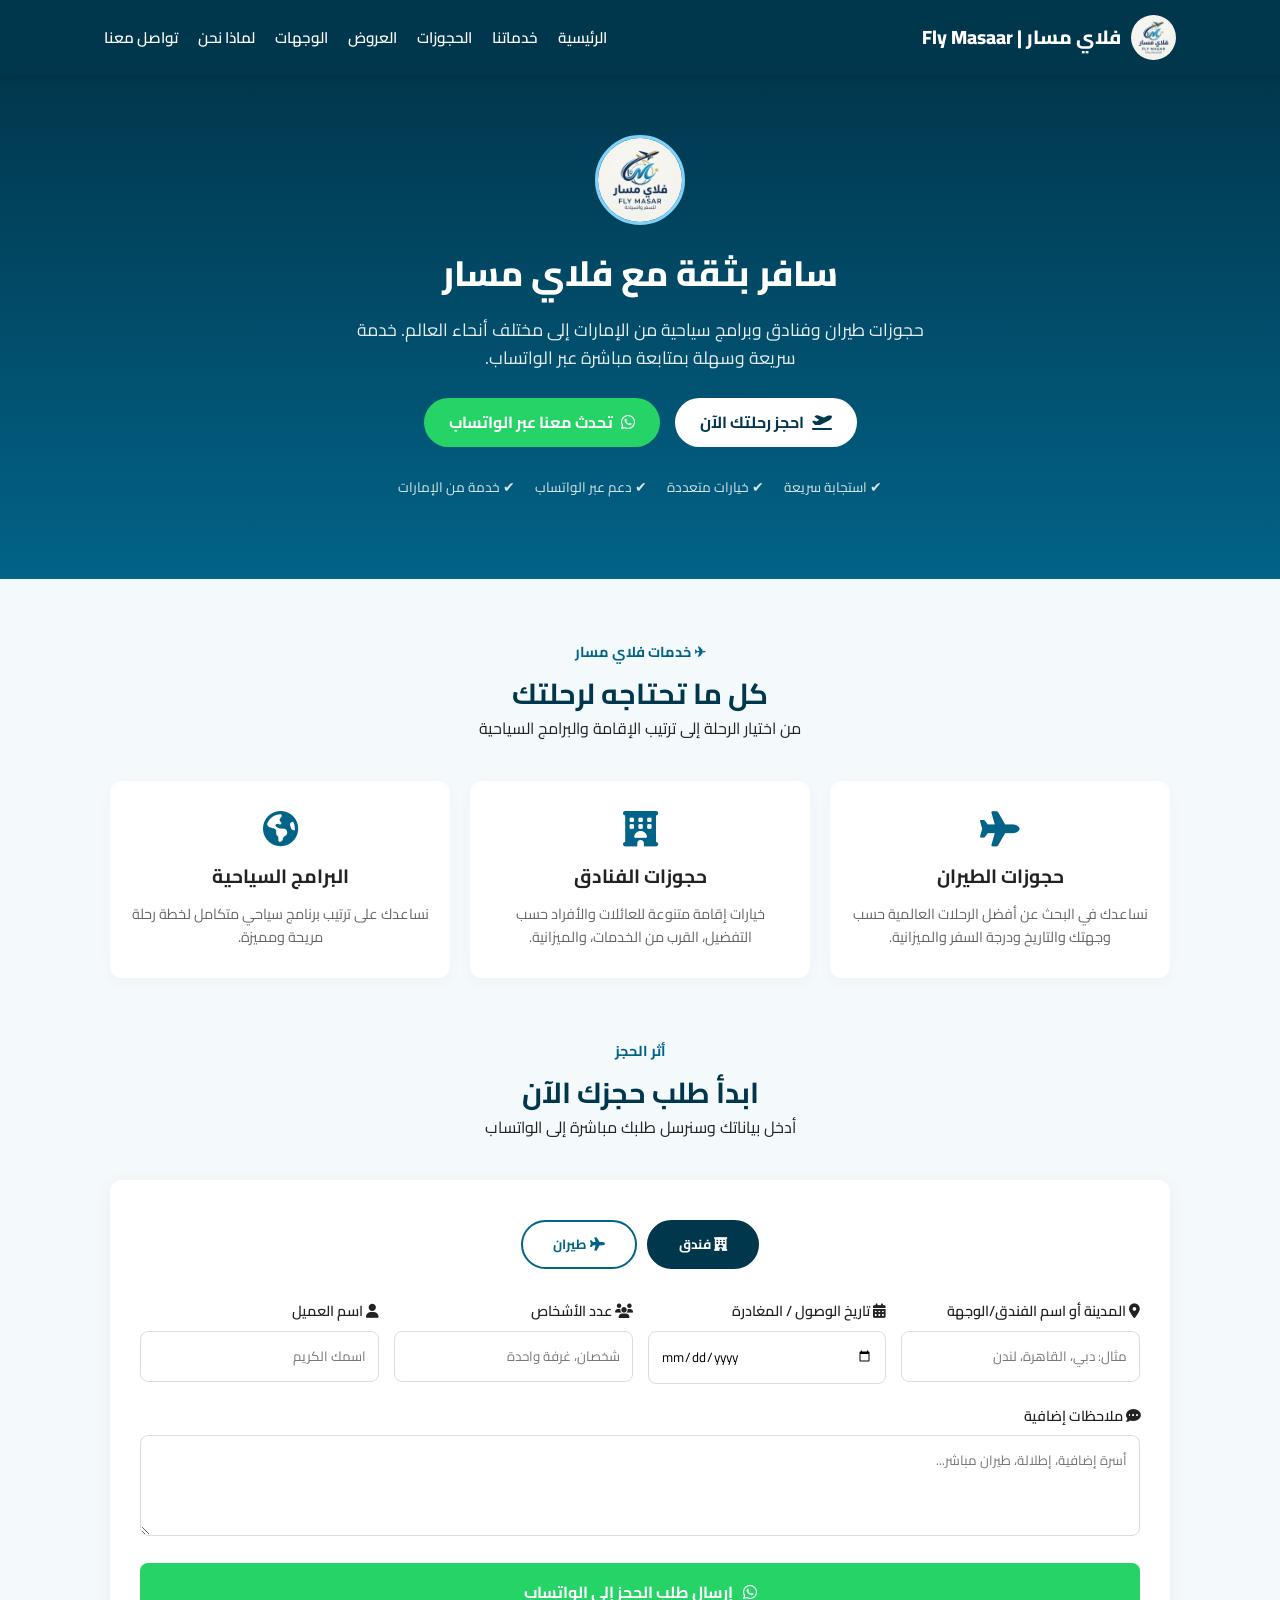
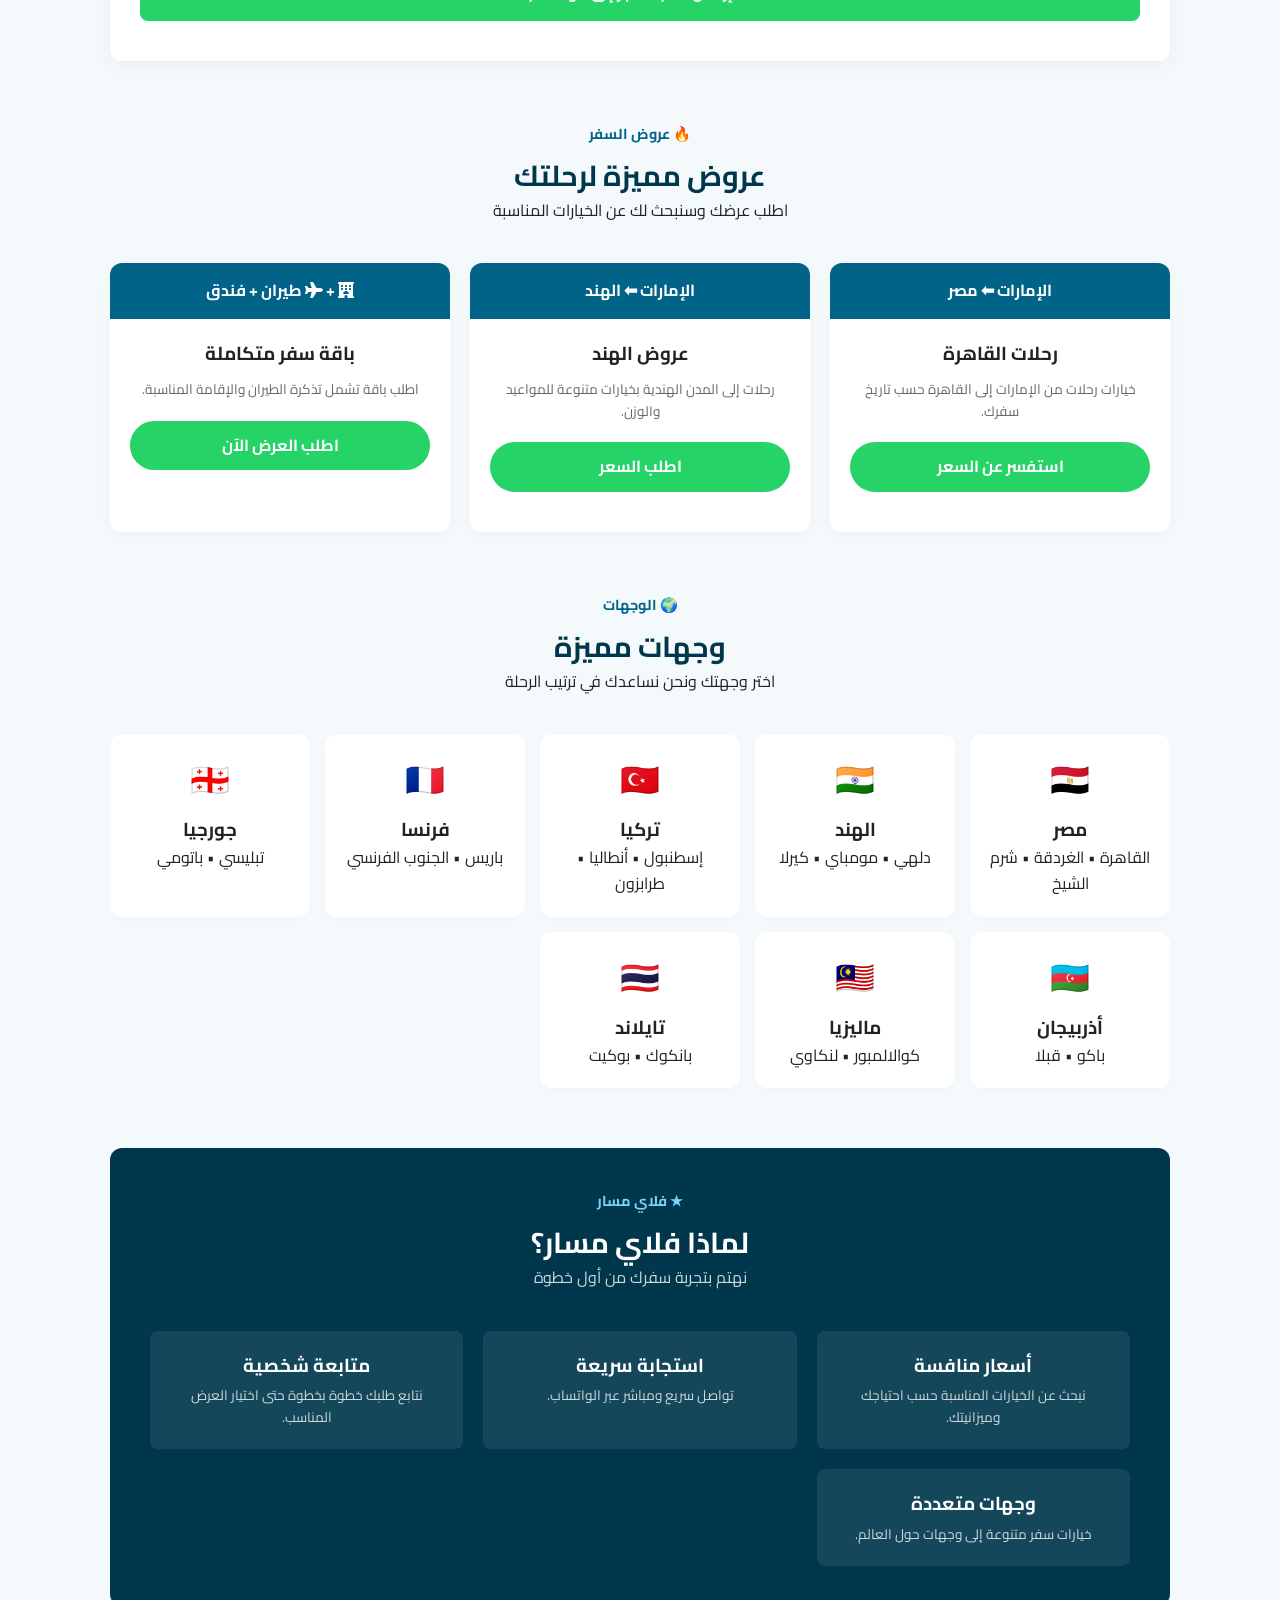
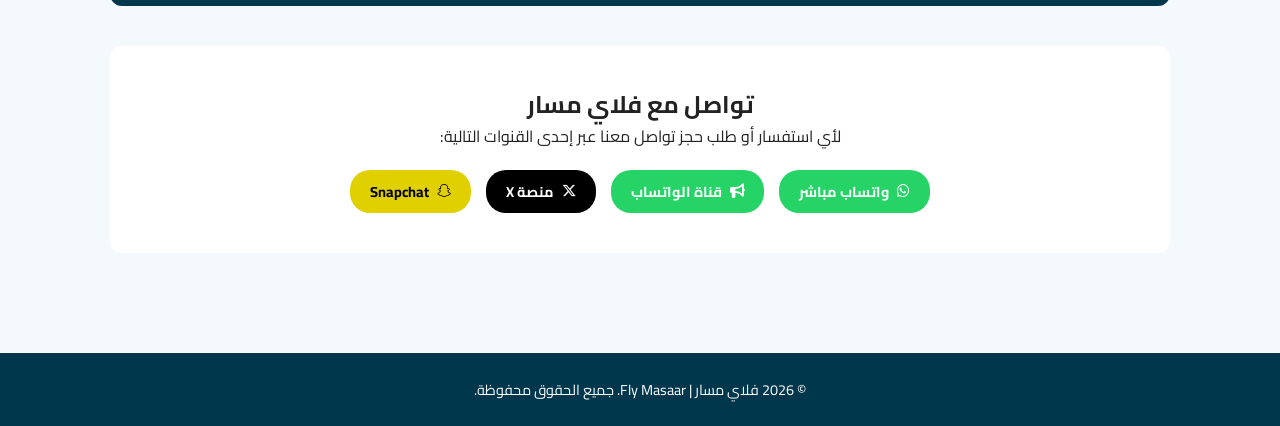
==== commit abeb232e: "Update print statement from 'Hello' to 'Goodbye'" ====
--- a/index.html
+++ b/index.html
@@ -1,1295 +1,714 @@
 <!DOCTYPE html>
 <html lang="ar" dir="rtl">
 <head>
-<meta charset="UTF-8">
-<meta name="viewport" content="width=device-width, initial-scale=1.0">
-
-<title>فلاي مسار | Fly Masaar للسفر والسياحة</title>
-
-<meta name="description"
-content="فلاي مسار للسفر والسياحة - حجوزات الطيران والفنادق والبرامج السياحية من الإمارات إلى مختلف أنحاء العالم.">
-
-<meta name="keywords"
-content="فلاي مسار, Fly Masaar, سفر, سياحة, حجز طيران, حجز فنادق, الإمارات, دبي">
-
-<meta name="theme-color" content="#064d70">
-<meta name="robots" content="index, follow">
-
-<style>
-
-/* =========================================================
-   FLY MASAAR - PROFESSIONAL SINGLE PAGE
-   ========================================================= */
-
-:root {
-  --primary: #064d70;
-  --primary-dark: #04384f;
-  --secondary: #0caabd;
-  --cyan: #20c4d5;
-  --green: #25d366;
-  --bg: #f4f9fc;
-  --white: #fff;
-  --text: #123e55;
-  --muted: #758995;
-  --border: #e2ebf0;
-  --danger: #dc3545;
-  --shadow: 0 12px 35px rgba(20,65,90,.09);
-  --radius: 18px;
-  --max-width: 1180px;
-}
-
-* {
-  box-sizing: border-box;
-  margin: 0;
-  padding: 0;
-}
-
-html {
-  scroll-behavior: smooth;
-}
-
-body {
-  font-family: Tahoma, Arial, "Segoe UI", sans-serif;
-  background: var(--bg);
-  color: var(--text);
-  line-height: 1.8;
-  overflow-x: hidden;
-}
-
-body.modal-open {
-  overflow: hidden;
-}
-
-button, input, select, textarea {
-  font-family: inherit;
-}
-
-button {
-  cursor: pointer;
-}
-
-a {
-  color: inherit;
-  text-decoration: none;
-}
-
-img {
-  max-width: 100%;
-  display: block;
-}
-
-.container {
-  width: min(94%, var(--max-width));
-  margin: auto;
-}
-
-.section {
-  padding: 85px 0;
-}
-
-.section-title {
-  text-align: center;
-  margin-bottom: 45px;
-}
-
-.section-kicker {
-  color: var(--secondary);
-  font-size: 13px;
-  font-weight: 800;
-  margin-bottom: 7px;
-}
-
-.section-title h2 {
-  font-size: clamp(28px, 4vw, 40px);
-  color: var(--text);
-  margin-bottom: 7px;
-  font-weight: 900;
-}
-
-.section-title p {
-  color: var(--muted);
-  font-size: 13px;
-}
-
-.btn {
-  display: inline-flex;
-  align-items: center;
-  justify-content: center;
-  gap: 8px;
-  border: 0;
-  border-radius: 50px;
-  padding: 13px 25px;
-  font-weight: 800;
-  transition: .25s ease;
-}
-
-.btn:hover {
-  transform: translateY(-3px);
-}
-
-.btn-primary {
-  background: #fff;
-  color: var(--primary);
-}
-
-.btn-whatsapp {
-  background: var(--green);
-  color: white;
-}
-
-/* =========================================================
-   HEADER & LOGO
-   ========================================================= */
-
-header {
-  height: 70px;
-  background: var(--primary);
-  color: white;
-  position: sticky;
-  top: 0;
-  z-index: 1000;
-  box-shadow: 0 3px 18px rgba(0,0,0,.12);
-}
-
-.nav {
-  height: 70px;
-  display: flex;
-  align-items: center;
-  justify-content: space-between;
-  gap: 25px;
-}
-
-.logo {
-  display: flex;
-  align-items: center;
-  gap: 10px;
-  font-weight: 900;
-  font-size: 16px;
-  white-space: nowrap;
-}
-
-.logo-img {
-  width: 42px;
-  height: 42px;
-  border-radius: 50%;
-  object-fit: cover;
-  background: white;
-  border: 2px solid white;
-}
-
-.logo small {
-  display: block;
-  font-size: 7px;
-  opacity: .7;
-  letter-spacing: 1px;
-}
-
-nav ul {
-  display: flex;
-  align-items: center;
-  list-style: none;
-  gap: 20px;
-  font-size: 12px;
-}
-
-nav a {
-  opacity: .9;
-  transition: .2s;
-}
-
-nav a:hover {
-  color: #53e0ed;
-  opacity: 1;
-}
-
-.header-actions {
-  display: flex;
-  align-items: center;
-  gap: 8px;
-}
-
-.language-btn {
-  border: 1px solid rgba(255,255,255,.25);
-  background: rgba(255,255,255,.08);
-  color: white;
-  border-radius: 50px;
-  padding: 7px 12px;
-  font-size: 11px;
-}
-
-.mobile-menu {
-  display: none;
-  border: 0;
-  background: transparent;
-  color: white;
-  font-size: 27px;
-}
-
-/* =========================================================
-   HERO
-   ========================================================= */
-
-.hero {
-  position: relative;
-  min-height: 570px;
-  display: flex;
-  align-items: center;
-  justify-content: center;
-  overflow: hidden;
-  background:
-    radial-gradient(circle at 15% 20%, rgba(255,255,255,.14), transparent 25%),
-    linear-gradient(135deg,#075b78,#0eb7c9);
-  color: white;
-  text-align: center;
-}
-
-.hero-content {
-  position: relative;
-  z-index: 2;
-  max-width: 900px;
-  padding: 60px 15px;
-}
-
-.hero-logo-img {
-  width: 85px;
-  height: 85px;
-  margin: 0 auto 18px;
-  background: white;
-  border-radius: 50%;
-  object-fit: cover;
-  box-shadow: 0 8px 30px rgba(0,0,0,.16);
-  border: 3px solid white;
-}
-
-.hero h1 {
-  font-size: clamp(38px,6vw,60px);
-  line-height: 1.25;
-  margin-bottom: 13px;
-  font-weight: 900;
-}
-
-.hero h1 span {
-  color: #54e1ec;
-}
-
-.hero-subtitle {
-  font-size: 18px;
-  opacity: .96;
-}
-
-.hero-highlight {
-  font-size: 17px;
-  font-weight: 800;
-}
-
-.hero-note {
-  font-size: 13px;
-  opacity: .85;
-  margin: 8px 0 25px;
-}
-
-.hero-buttons {
-  display: flex;
-  justify-content: center;
-  gap: 10px;
-  flex-wrap: wrap;
-}
-
-.hero-trust {
-  display: flex;
-  justify-content: center;
-  gap: 22px;
-  flex-wrap: wrap;
-  margin-top: 30px;
-  font-size: 11px;
-  opacity: .85;
-}
-
-/* =========================================================
-   SERVICES, BOOKING, OFFERS, ETC.
-   ========================================================= */
-
-.cards {
-  display: grid;
-  grid-template-columns: repeat(3,1fr);
-  gap: 20px;
-}
-
-.card {
-  background: white;
-  border-radius: var(--radius);
-  padding: 32px 22px;
-  box-shadow: var(--shadow);
-  text-align: center;
-  transition: .25s;
-}
-
-.card:hover {
-  transform: translateY(-7px);
-}
-
-.service-icon {
-  width: 55px;
-  height: 55px;
-  margin: 0 auto 15px;
-  border-radius: 15px;
-  background: #eef9fa;
-  display: grid;
-  place-items: center;
-  font-size: 27px;
-}
-
-.card h3 { font-size: 18px; margin-bottom: 8px; }
-.card p { color: var(--muted); font-size: 12px; }
-
-.booking-section { background: #edf8fc; }
-
-.booking-box {
-  background: white;
-  border-radius: 23px;
-  box-shadow: var(--shadow);
-  padding: 28px;
-  max-width: 1100px;
-  margin: auto;
-}
-
-.tabs {
-  background: #edf7fa;
-  border-radius: 50px;
-  padding: 4px;
-  max-width: 400px;
-  margin: 0 auto 30px;
-  display: flex;
-}
-
-.tab {
-  flex: 1;
-  border: 0;
-  background: transparent;
-  padding: 12px;
-  border-radius: 50px;
-  color: var(--text);
-  font-weight: 800;
-}
-
-.tab.active {
-  background: var(--primary);
-  color: white;
-  box-shadow: 0 5px 15px rgba(0,0,0,.12);
-}
-
-.booking-form { display: none; }
-.booking-form.active { display: block; }
-
-.form-grid {
-  display: grid;
-  grid-template-columns: repeat(2,1fr);
-  gap: 17px;
-}
-
-.field {
-  display: flex;
-  flex-direction: column;
-  gap: 6px;
-}
-
-.field.full { grid-column: 1 / -1; }
-
-.field label {
-  font-size: 12px;
-  font-weight: 800;
-  color: #4f6d7c;
-}
-
-.field input, .field select, .field textarea {
-  width: 100%;
-  border: 1px solid var(--border);
-  border-radius: 11px;
-  padding: 13px;
-  background: white;
-  color: var(--text);
-  outline: none;
-  font-size: 13px;
-}
-
-.field textarea { min-height: 105px; resize: vertical; }
-
-.submit-btn {
-  width: 100%;
-  border: 0;
-  margin-top: 20px;
-  background: var(--green);
-  color: white;
-  border-radius: 11px;
-  padding: 15px;
-  font-size: 14px;
-  font-weight: 900;
-}
-
-.form-note {
-  text-align: center;
-  color: #91a1a9;
-  font-size: 10px;
-  margin-top: 12px;
-}
-
-.offer-grid {
-  display: grid;
-  grid-template-columns: repeat(3,1fr);
-  gap: 20px;
-}
-
-.offer-card {
-  background: white;
-  border-radius: 17px;
-  overflow: hidden;
-  box-shadow: var(--shadow);
-}
-
-.offer-top {
-  min-height: 110px;
-  padding: 20px;
-  color: white;
-  background: linear-gradient(135deg,#08637e,#0db5c5);
-  text-align: center;
-  display: flex;
-  flex-direction: column;
-  justify-content: center;
-  gap: 4px;
-}
-
-.offer-flags { font-size: 29px; }
-.offer-body { text-align: center; padding: 22px 18px 25px; }
-.offer-body h3 { font-size: 17px; margin-bottom: 8px; }
-.offer-body p { min-height: 52px; font-size: 11px; color: var(--muted); margin-bottom: 15px; }
-
-.offer-button {
-  border: 0;
-  border-radius: 50px;
-  background: var(--green);
-  color: white;
-  padding: 9px 20px;
-  font-weight: 800;
-  font-size: 11px;
-}
-
-.destination-grid {
-  display: grid;
-  grid-template-columns: repeat(4,1fr);
-  gap: 15px;
-}
-
-.destination {
-  background: white;
-  border-radius: 15px;
-  padding: 27px 12px;
-  text-align: center;
-  box-shadow: var(--shadow);
-}
-
-.flag { font-size: 40px; margin-bottom: 7px; }
-
-.why-us {
-  background: var(--primary);
-  color: white;
-}
-
-.why-us .section-title h2 { color: white; }
-.why-us .section-title p { color: rgba(255,255,255,.65); }
-.why-us .section-kicker { color: #4de0eb; }
-
-.why-grid {
-  display: grid;
-  grid-template-columns: repeat(4,1fr);
-  gap: 15px;
-}
-
-.why-card {
-  background: rgba(255,255,255,.08);
-  border: 1px solid rgba(255,255,255,.08);
-  border-radius: 15px;
-  padding: 27px 14px;
-  text-align: center;
-}
-
-.steps-grid {
-  display: grid;
-  grid-template-columns: repeat(3,1fr);
-  gap: 20px;
-}
-
-.step {
-  background: white;
-  border-radius: 17px;
-  box-shadow: var(--shadow);
-  padding: 28px 18px;
-  text-align: center;
-}
-
-.step-number {
-  width: 40px;
-  height: 40px;
-  border-radius: 50%;
-  background: var(--primary);
-  color: white;
-  display: grid;
-  place-items: center;
-  margin: 0 auto 13px;
-  font-weight: 900;
-}
-
-.faq-list {
-  max-width: 1050px;
-  margin: auto;
-  display: flex;
-  flex-direction: column;
-  gap: 10px;
-}
-
-.faq-item {
-  background: white;
-  border-radius: 12px;
-  overflow: hidden;
-  box-shadow: 0 5px 18px rgba(20,65,90,.05);
-}
-
-.faq-question {
-  width: 100%;
-  border: 0;
-  background: white;
-  color: var(--text);
-  display: flex;
-  justify-content: space-between;
-  align-items: center;
-  padding: 17px 20px;
-  font-size: 12px;
-}
-
-.faq-answer {
-  display: none;
-  padding: 0 20px 18px;
-  color: var(--muted);
-  font-size: 11px;
-}
-
-.faq-item.open .faq-answer { display: block; }
-
-.cta { padding: 0 0 75px; }
-
-.cta-box {
-  border-radius: 22px;
-  background: linear-gradient(135deg,#075a76,#10afc1);
-  color: white;
-  padding: 60px 25px;
-  text-align: center;
-}
-
-.contact-box {
-  background: white;
-  border-radius: 20px;
-  box-shadow: var(--shadow);
-  padding: 35px 20px;
-  text-align: center;
-}
-
-.socials {
-  display: flex;
-  justify-content: center;
-  gap: 9px;
-  flex-wrap: wrap;
-}
-
-.social {
-  color: white;
-  border: 0;
-  border-radius: 50px;
-  padding: 10px 19px;
-  font-size: 10px;
-  font-weight: 900;
-}
-
-.social.whatsapp { background: #25d366; }
-.social.instagram { background: #d62976; }
-.social.facebook { background: #287be0; }
-.social.email { background: #df584b; }
-
-.privacy-box {
-  background: white;
-  max-width: 800px;
-  margin: auto;
-  padding: 30px;
-  border-radius: 18px;
-  box-shadow: var(--shadow);
-}
-
-.modal {
-  position: fixed;
-  inset: 0;
-  background: rgba(0,0,0,.55);
-  z-index: 5000;
-  display: none;
-  align-items: center;
-  justify-content: center;
-  padding: 15px;
-}
-
-.modal.show { display: flex; }
-
-.modal-content {
-  background: white;
-  width: min(100%,700px);
-  max-height: 90vh;
-  overflow-y: auto;
-  border-radius: 20px;
-  padding: 28px;
-  position: relative;
-}
-
-.modal-close {
-  position: absolute;
-  top: 12px;
-  left: 15px;
-  border: 0;
-  background: #edf4f7;
-  width: 35px;
-  height: 35px;
-  border-radius: 50%;
-  font-size: 20px;
-  color: var(--primary);
-}
-
-html[dir="ltr"] .modal-close {
-  left: auto;
-  right: 15px;
-}
-
-.toast {
-  position: fixed;
-  bottom: 25px;
-  right: 20px;
-  z-index: 7000;
-  background: var(--primary);
-  color: white;
-  padding: 14px 20px;
-  border-radius: 11px;
-  font-size: 11px;
-  opacity: 0;
-  visibility: hidden;
-  transform: translateY(15px);
-  transition: .3s;
-}
-
-.toast.show {
-  opacity: 1;
-  visibility: visible;
-  transform: translateY(0);
-}
-
-.floating-whatsapp {
-  position: fixed;
-  z-index: 4000;
-  bottom: 18px;
-  left: 16px;
-  width: 54px;
-  height: 54px;
-  border-radius: 50%;
-  background: var(--green);
-  color: white;
-  display: grid;
-  place-items: center;
-  font-size: 27px;
-  box-shadow: 0 6px 22px rgba(0,0,0,.2);
-  border: 3px solid white;
-}
-
-footer {
-  background: var(--primary-dark);
-  color: white;
-  text-align: center;
-  padding: 30px 15px;
-}
-
-footer button {
-  background: transparent;
-  border: 0;
-  color: rgba(255,255,255,.7);
-  font-size: 9px;
-}
-
-@media(max-width:900px) {
-  .why-grid, .destination-grid { grid-template-columns: repeat(2,1fr); }
-}
-
-@media(max-width:700px) {
-  header, .nav { height: 62px; }
-  .mobile-menu { display: block; }
-  nav {
-    position: absolute;
-    top: 62px;
-    right: 0;
-    width: 100%;
-    background: var(--primary-dark);
-    display: none;
-    padding: 12px;
-  }
-  nav.open { display: block; }
-  nav ul { flex-direction: column; align-items: stretch; gap: 0; }
-  nav a { display: block; padding: 10px; }
-  .cards, .offer-grid, .steps-grid, .form-grid { grid-template-columns: 1fr; }
-}
-
-</style>
+    <meta charset="UTF-8">
+    <meta name="viewport" content="width=device-width, initial-scale=1.0">
+    <title>فلاي مسار | Fly Masaar - حجوزات طيران وفنادق</title>
+    <!-- FontAwesome للأيقونات -->
+    <link rel="stylesheet" href="https://cdnjs.cloudflare.com/ajax/libs/font-awesome/6.4.0/css/all.min.css">
+    <!-- Google Fonts -->
+    <link href="https://fonts.googleapis.com/css2?family=Cairo:wght@400;600;700;800&display=swap" rel="stylesheet">
+    <style>
+        :root {
+            --primary-blue: #026388;
+            --dark-blue: #01374d;
+            --light-bg: #f4f9fc;
+            --white: #ffffff;
+            --whatsapp-color: #25d366;
+            --x-color: #000000;
+            --snapchat-color: #fffc00;
+            --text-dark: #222222;
+            --text-muted: #666666;
+            --border-radius: 12px;
+        }
+
+        * {
+            box-sizing: border-box;
+            margin: 0;
+            padding: 0;
+            font-family: 'Cairo', sans-serif;
+            scroll-behavior: smooth;
+        }
+
+        body {
+            background-color: var(--light-bg);
+            color: var(--text-dark);
+            line-height: 1.6;
+        }
+
+        a {
+            text-decoration: none;
+            color: inherit;
+        }
+
+        /* Navbar */
+        header {
+            position: sticky;
+            top: 0;
+            background-color: var(--dark-blue);
+            color: var(--white);
+            z-index: 1000;
+            box-shadow: 0 2px 10px rgba(0,0,0,0.1);
+        }
+
+        .navbar {
+            display: flex;
+            justify-content: space-between;
+            align-items: center;
+            padding: 15px 5%;
+            max-width: 1200px;
+            margin: 0 auto;
+        }
+
+        .logo-container {
+            display: flex;
+            align-items: center;
+            gap: 10px;
+        }
+
+        .logo-img {
+            height: 45px;
+            width: auto;
+            border-radius: 50%;
+        }
+
+        .logo-text {
+            font-weight: 800;
+            font-size: 1.2rem;
+        }
+
+        .nav-links {
+            display: flex;
+            list-style: none;
+            gap: 20px;
+        }
+
+        .nav-links a {
+            color: var(--white);
+            font-weight: 600;
+            transition: color 0.3s;
+            font-size: 0.95rem;
+        }
+
+        .nav-links a:hover {
+            color: #7dd3fc;
+        }
+
+        /* Hero Section */
+        .hero {
+            background: linear-gradient(180deg, var(--dark-blue) 0%, var(--primary-blue) 100%);
+            color: var(--white);
+            text-align: center;
+            padding: 60px 20px 80px;
+        }
+
+        .hero-badge {
+            width: 90px;
+            height: 90px;
+            margin: 0 auto 20px;
+            background-color: var(--white);
+            border-radius: 50%;
+            display: flex;
+            align-items: center;
+            justify-content: center;
+            overflow: hidden;
+            border: 3px solid #7dd3fc;
+        }
+
+        .hero-badge img {
+            width: 100%;
+            height: 100%;
+            object-fit: cover;
+        }
+
+        .hero h1 {
+            font-size: 2.2rem;
+            font-weight: 800;
+            margin-bottom: 15px;
+        }
+
+        .hero p {
+            font-size: 1.1rem;
+            max-width: 600px;
+            margin: 0 auto 25px;
+            opacity: 0.9;
+        }
+
+        .hero-buttons {
+            display: flex;
+            justify-content: center;
+            gap: 15px;
+            flex-wrap: wrap;
+        }
+
+        .btn {
+            padding: 12px 25px;
+            border-radius: 25px;
+            font-weight: 700;
+            display: inline-flex;
+            align-items: center;
+            gap: 8px;
+            transition: transform 0.2s, opacity 0.2s;
+        }
+
+        .btn:hover {
+            transform: translateY(-2px);
+            opacity: 0.95;
+        }
+
+        .btn-whatsapp {
+            background-color: var(--whatsapp-color);
+            color: var(--white);
+        }
+
+        .btn-white {
+            background-color: var(--white);
+            color: var(--dark-blue);
+        }
+
+        .features-list {
+            display: flex;
+            justify-content: center;
+            gap: 20px;
+            margin-top: 30px;
+            font-size: 0.85rem;
+            flex-wrap: wrap;
+            opacity: 0.85;
+        }
+
+        /* Section Containers */
+        .container {
+            max-width: 1100px;
+            margin: 0 auto;
+            padding: 60px 20px;
+        }
+
+        .section-header {
+            text-align: center;
+            margin-bottom: 40px;
+        }
+
+        .section-header span {
+            color: var(--primary-blue);
+            font-size: 0.9rem;
+            font-weight: 700;
+        }
+
+        .section-header h2 {
+            font-size: 1.8rem;
+            color: var(--dark-blue);
+            margin-top: 5px;
+        }
+
+        /* Services Grid */
+        .services-grid {
+            display: grid;
+            grid-template-columns: repeat(auto-fit, minmax(280px, 1fr));
+            gap: 20px;
+        }
+
+        .service-card {
+            background: var(--white);
+            padding: 30px 20px;
+            border-radius: var(--border-radius);
+            text-align: center;
+            box-shadow: 0 4px 15px rgba(0,0,0,0.03);
+            transition: transform 0.3s;
+        }
+
+        .service-card:hover {
+            transform: translateY(-5px);
+        }
+
+        .service-card i {
+            font-size: 2.2rem;
+            color: var(--primary-blue);
+            margin-bottom: 15px;
+        }
+
+        .service-card h3 {
+            margin-bottom: 10px;
+            font-size: 1.2rem;
+        }
+
+        .service-card p {
+            color: var(--text-muted);
+            font-size: 0.9rem;
+        }
+
+        /* Booking Section */
+        .booking-section {
+            background-color: var(--white);
+            border-radius: var(--border-radius);
+            padding: 40px 30px;
+            box-shadow: 0 4px 20px rgba(0,0,0,0.05);
+        }
+
+        .booking-tabs {
+            display: flex;
+            justify-content: center;
+            gap: 10px;
+            margin-bottom: 30px;
+        }
+
+        .tab-btn {
+            padding: 10px 30px;
+            border: 2px solid var(--primary-blue);
+            background: transparent;
+            color: var(--primary-blue);
+            font-weight: 700;
+            border-radius: 25px;
+            cursor: pointer;
+            transition: all 0.3s;
+        }
+
+        .tab-btn.active {
+            background-color: var(--dark-blue);
+            border-color: var(--dark-blue);
+            color: var(--white);
+        }
+
+        .form-group {
+            margin-bottom: 20px;
+        }
+
+        .form-group label {
+            display: block;
+            margin-bottom: 8px;
+            font-weight: 600;
+            font-size: 0.9rem;
+        }
+
+        .form-control {
+            width: 100%;
+            padding: 12px;
+            border: 1px solid #ddd;
+            border-radius: 8px;
+            outline: none;
+            font-family: inherit;
+        }
+
+        .form-grid {
+            display: grid;
+            grid-template-columns: repeat(auto-fit, minmax(200px, 1fr));
+            gap: 15px;
+        }
+
+        .submit-btn {
+            width: 100%;
+            background-color: var(--whatsapp-color);
+            color: var(--white);
+            border: none;
+            padding: 14px;
+            border-radius: 8px;
+            font-weight: 700;
+            font-size: 1rem;
+            cursor: pointer;
+            margin-top: 15px;
+            display: flex;
+            justify-content: center;
+            align-items: center;
+            gap: 10px;
+        }
+
+        /* Offers Grid */
+        .offers-grid {
+            display: grid;
+            grid-template-columns: repeat(auto-fit, minmax(280px, 1fr));
+            gap: 20px;
+        }
+
+        .offer-card {
+            background: var(--white);
+            border-radius: var(--border-radius);
+            overflow: hidden;
+            box-shadow: 0 4px 15px rgba(0,0,0,0.03);
+            text-align: center;
+            padding-bottom: 20px;
+        }
+
+        .offer-header {
+            background: var(--primary-blue);
+            color: var(--white);
+            padding: 15px;
+            font-weight: 700;
+        }
+
+        .offer-body {
+            padding: 20px;
+        }
+
+        .offer-body h3 {
+            margin-bottom: 10px;
+        }
+
+        .offer-body p {
+            color: var(--text-muted);
+            font-size: 0.85rem;
+            margin-bottom: 20px;
+        }
+
+        /* Destinations Grid */
+        .destinations-grid {
+            display: grid;
+            grid-template-columns: repeat(auto-fit, minmax(200px, 1fr));
+            gap: 15px;
+        }
+
+        .destination-card {
+            background: var(--white);
+            border-radius: var(--border-radius);
+            padding: 20px;
+            text-align: center;
+            box-shadow: 0 2px 10px rgba(0,0,0,0.02);
+            transition: transform 0.2s;
+            cursor: pointer;
+            display: block;
+        }
+
+        .destination-card:hover {
+            transform: translateY(-3px);
+            border: 1px solid var(--primary-blue);
+        }
+
+        .flag-icon {
+            font-size: 2rem;
+            margin-bottom: 10px;
+        }
+
+        /* Social Section */
+        .social-section {
+            background-color: var(--white);
+            text-align: center;
+            padding: 40px 20px;
+            border-radius: var(--border-radius);
+            margin-top: 40px;
+        }
+
+        .social-buttons {
+            display: flex;
+            justify-content: center;
+            gap: 15px;
+            flex-wrap: wrap;
+            margin-top: 20px;
+        }
+
+        .social-btn {
+            padding: 10px 20px;
+            border-radius: 20px;
+            color: var(--white);
+            font-weight: 700;
+            display: flex;
+            align-items: center;
+            gap: 8px;
+            font-size: 0.9rem;
+        }
+
+        .x-btn { background-color: var(--x-color); }
+        .wa-channel-btn { background-color: var(--whatsapp-color); }
+        .snapchat-btn { background-color: #e0d000; color: #000; }
+
+        /* Footer */
+        footer {
+            background-color: var(--dark-blue);
+            color: var(--white);
+            text-align: center;
+            padding: 25px;
+            font-size: 0.9rem;
+            margin-top: 40px;
+        }
+
+        /* Responsive */
+        @media (max-width: 768px) {
+            .nav-links {
+                display: none; /* يمكن إضافة قائمة هاتف إذا لزم الأمر */
+            }
+            .hero h1 { font-size: 1.7rem; }
+        }
+    </style>
 </head>
-
 <body>
 
-<!-- HEADER -->
-<header>
-<div class="container nav">
-
-<a href="#home" class="logo">
-  <!-- استبدل logo.png برابط صورة الشعار الخاص بك -->
-  <img src="logo.png" alt="Fly Masaar Logo" class="logo-img" onerror="this.src='https://via.placeholder.com/42?text=FM'">
-  <span>
-    فلاي مسار | Fly Masaar
-    <small>FLY MASAAR</small>
-  </span>
-</a>
-
-<div class="header-actions">
-  <button class="language-btn" id="languageBtn">English</button>
-  <button class="mobile-menu" id="mobileMenu" aria-label="Menu">☰</button>
-</div>
-
-<nav id="mainNav">
-  <ul>
-    <li><a href="#home" data-i18n="nav_home">الرئيسية</a></li>
-    <li><a href="#booking" data-i18n="nav_booking">الحجوزات</a></li>
-    <li><a href="#offers" data-i18n="nav_offers">العروض</a></li>
-    <li><a href="#destinations" data-i18n="nav_destinations">الوجهات</a></li>
-    <li><a href="#services" data-i18n="nav_services">خدماتنا</a></li>
-    <li><a href="#why" data-i18n="nav_why">لماذا نحن</a></li>
-    <li><a href="#contact" data-i18n="nav_contact">تواصل معنا</a></li>
-  </ul>
-</nav>
-
-</div>
-</header>
-
-<!-- HERO -->
-<section class="hero" id="home">
-<div class="hero-content">
-
-  <!-- الشعار الرئيسي الكبير في الهيرو -->
-  <img src="logo.png" alt="Fly Masaar Logo" class="hero-logo-img" onerror="this.src='https://via.placeholder.com/85?text=FM'">
-
-  <h1 data-i18n="hero_title">سافر بثقة مع <span>فلاي مسار</span></h1>
-  <div class="hero-subtitle" data-i18n="hero_subtitle">حجوزات طيران وفنادق وبرامج سياحية</div>
-  <div class="hero-highlight" data-i18n="hero_highlight">من الإمارات إلى مختلف أنحاء العالم</div>
-  <div class="hero-note" data-i18n="hero_note">خدمة سريعة وسهلة ومتابعة مباشرة عبر واتساب.</div>
-
-  <div class="hero-buttons">
-    <a href="#booking" class="btn btn-primary" data-i18n="hero_btn_book">✈️ احجز رحلتك الآن</a>
-    <button class="btn btn-whatsapp" onclick="openWhatsApp()" data-i18n="hero_btn_wa">💬 تحدث معنا عبر واتساب</button>
-  </div>
-
-  <div class="hero-trust">
-    <span data-i18n="trust_1">✓ استجابة سريعة</span>
-    <span data-i18n="trust_2">✓ خيارات متعددة</span>
-    <span data-i18n="trust_3">✓ دعم عبر واتساب</span>
-    <span data-i18n="trust_4">✓ خدمة من الإمارات</span>
-  </div>
-
-</div>
-</section>
-
-<!-- SERVICES -->
-<section class="section" id="services">
-<div class="container">
-  <div class="section-title">
-    <div class="section-kicker" data-i18n="srv_kicker">✈️ خدمات فلاي مسار</div>
-    <h2 data-i18n="srv_title">كل ما تحتاجه لرحلتك</h2>
-    <p data-i18n="srv_desc">من اختيار الرحلة إلى ترتيب الإقامة والبرنامج السياحي</p>
-  </div>
-
-  <div class="cards">
-    <div class="card">
-      <div class="service-icon">✈️</div>
-      <h3 data-i18n="srv_1_h">حجوزات الطيران</h3>
-      <p data-i18n="srv_1_p">نساعدك في البحث عن الرحلات المناسبة حسب الوجهة والتاريخ ودرجة السفر والميزانية.</p>
+    <!-- Header / Navbar -->
+    <header>
+        <div class="navbar">
+            <div class="logo-container">
+                <img src="logo.png" alt="فلاي مسار" class="logo-img" onerror="this.style.display='none'">
+                <span class="logo-text">فلاي مسار | Fly Masaar</span>
+            </div>
+            <ul class="nav-links">
+                <li><a href="#hero">الرئيسية</a></li>
+                <li><a href="#services">خدماتنا</a></li>
+                <li><a href="#booking">الحجوزات</a></li>
+                <li><a href="#offers">العروض</a></li>
+                <li><a href="#destinations">الوجهات</a></li>
+                <li><a href="#why-us">لماذا نحن</a></li>
+                <li><a href="#contact">تواصل معنا</a></li>
+            </ul>
+        </div>
+    </header>
+
+    <!-- Hero Section -->
+    <section id="hero" class="hero">
+        <div class="hero-badge">
+            <img src="logo.png" alt="شعار فلاي مسار" onerror="this.onerror=null; this.src='https://via.placeholder.com/90?text=FM';">
+        </div>
+        <h1>سافر بثقة مع فلاي مسار</h1>
+        <p>حجوزات طيران وفنادق وبرامج سياحية من الإمارات إلى مختلف أنحاء العالم. خدمة سريعة وسهلة بمتابعة مباشرة عبر الواتساب.</p>
+        <div class="hero-buttons">
+            <a href="#booking" class="btn btn-white"><i class="fa-solid fa-plane-departure"></i> احجز رحلتك الآن</a>
+            <a href="https://wa.me/971557701913" target="_blank" class="btn btn-whatsapp"><i class="fa-brands fa-whatsapp"></i> تحدث معنا عبر الواتساب</a>
+        </div>
+        <div class="features-list">
+            <span>✔ استجابة سريعة</span>
+            <span>✔ خيارات متعددة</span>
+            <span>✔ دعم عبر الواتساب</span>
+            <span>✔ خدمة من الإمارات</span>
+        </div>
+    </section>
+
+    <div class="container">
+        
+        <!-- Services Section -->
+        <section id="services">
+            <div class="section-header">
+                <span>✈ خدمات فلاي مسار</span>
+                <h2>كل ما تحتاجه لرحلتك</h2>
+                <p>من اختيار الرحلة إلى ترتيب الإقامة والبرامج السياحية</p>
+            </div>
+            <div class="services-grid">
+                <div class="service-card">
+                    <i class="fa-solid fa-plane"></i>
+                    <h3>حجوزات الطيران</h3>
+                    <p>نساعدك في البحث عن أفضل الرحلات العالمية حسب وجهتك والتاريخ ودرجة السفر والميزانية.</p>
+                </div>
+                <div class="service-card">
+                    <i class="fa-solid fa-hotel"></i>
+                    <h3>حجوزات الفنادق</h3>
+                    <p>خيارات إقامة متنوعة للعائلات والأفراد حسب التفضيل، القرب من الخدمات، والميزانية.</p>
+                </div>
+                <div class="service-card">
+                    <i class="fa-solid fa-earth-americas"></i>
+                    <h3>البرامج السياحية</h3>
+                    <p>نساعدك على ترتيب برنامج سياحي متكامل لخطة رحلة مريحة ومميزة.</p>
+                </div>
+            </div>
+        </section>
+
+        <!-- Booking Form Section -->
+        <section id="booking" style="margin-top: 60px;">
+            <div class="section-header">
+                <span>أثر الحجز</span>
+                <h2>ابدأ طلب حجزك الآن</h2>
+                <p>أدخل بياناتك وسنرسل طلبك مباشرة إلى الواتساب</p>
+            </div>
+            <div class="booking-section">
+                <div class="booking-tabs">
+                    <button class="tab-btn active" onclick="switchTab('hotel')"><i class="fa-solid fa-hotel"></i> فندق</button>
+                    <button class="tab-btn" onclick="switchTab('flight')"><i class="fa-solid fa-plane"></i> طيران</button>
+                </div>
+
+                <form id="bookingForm" onsubmit="handleBooking(event)">
+                    <div class="form-grid">
+                        <div class="form-group">
+                            <label><i class="fa-solid fa-location-dot"></i> المدينة أو اسم الفندق/الوجهة</label>
+                            <input type="text" id="destination" class="form-control" placeholder="مثال: دبي، القاهرة، لندن" required>
+                        </div>
+                        <div class="form-group">
+                            <label><i class="fa-solid fa-calendar-days"></i> تاريخ الوصول / المغادرة</label>
+                            <input type="date" id="date" class="form-control" required>
+                        </div>
+                        <div class="form-group">
+                            <label><i class="fa-solid fa-users"></i> عدد الأشخاص</label>
+                            <input type="text" id="guests" class="form-control" placeholder="شخصان، غرفة واحدة" required>
+                        </div>
+                        <div class="form-group">
+                            <label><i class="fa-solid fa-user"></i> اسم العميل</label>
+                            <input type="text" id="clientName" class="form-control" placeholder="اسمك الكريم" required>
+                        </div>
+                    </div>
+                    <div class="form-group">
+                        <label><i class="fa-solid fa-comment-dots"></i> ملاحظات إضافية</label>
+                        <textarea id="notes" class="form-control" rows="3" placeholder="أسرة إضافية، إطلالة، طيران مباشر..."></textarea>
+                    </div>
+                    <button type="submit" class="submit-btn">
+                        <i class="fa-brands fa-whatsapp"></i> إرسال طلب الحجز إلى الواتساب
+                    </button>
+                </form>
+            </div>
+        </section>
+
+        <!-- Offers Section -->
+        <section id="offers" style="margin-top: 60px;">
+            <div class="section-header">
+                <span>🔥 عروض السفر</span>
+                <h2>عروض مميزة لرحلتك</h2>
+                <p>اطلب عرضك وسنبحث لك عن الخيارات المناسبة</p>
+            </div>
+            <div class="offers-grid">
+                <div class="offer-card">
+                    <div class="offer-header">الإمارات ⬅ مصر</div>
+                    <div class="offer-body">
+                        <h3>رحلات القاهرة</h3>
+                        <p>خيارات رحلات من الإمارات إلى القاهرة حسب تاريخ سفرك.</p>
+                        <a href="#booking" class="btn btn-whatsapp" style="width: 100%; justify-content: center;">استفسر عن السعر</a>
+                    </div>
+                </div>
+                <div class="offer-card">
+                    <div class="offer-header">الإمارات ⬅ الهند</div>
+                    <div class="offer-body">
+                        <h3>عروض الهند</h3>
+                        <p>رحلات إلى المدن الهندية بخيارات متنوعة للمواعيد والوزن.</p>
+                        <a href="#booking" class="btn btn-whatsapp" style="width: 100%; justify-content: center;">اطلب السعر</a>
+                    </div>
+                </div>
+                <div class="offer-card">
+                    <div class="offer-header"><i class="fa-solid fa-hotel"></i> + <i class="fa-solid fa-plane"></i> طيران + فندق</div>
+                    <div class="offer-body">
+                        <h3>باقة سفر متكاملة</h3>
+                        <p>اطلب باقة تشمل تذكرة الطيران والإقامة المناسبة.</p>
+                        <a href="#booking" class="btn btn-whatsapp" style="width: 100%; justify-content: center;">اطلب العرض الآن</a>
+                    </div>
+                </div>
+            </div>
+        </section>
+
+        <!-- Destinations Section -->
+        <section id="destinations" style="margin-top: 60px;">
+            <div class="section-header">
+                <span>🌍 الوجهات</span>
+                <h2>وجهات مميزة</h2>
+                <p>اختر وجهتك ونحن نساعدك في ترتيب الرحلة</p>
+            </div>
+            <div class="destinations-grid">
+                <a href="#booking" class="destination-card">
+                    <div class="flag-icon">🇪🇬</div>
+                    <h3>مصر</h3>
+                    <p>القاهرة • الغردقة • شرم الشيخ</p>
+                </a>
+                <a href="#booking" class="destination-card">
+                    <div class="flag-icon">🇮🇳</div>
+                    <h3>الهند</h3>
+                    <p>دلهي • مومباي • كيرلا</p>
+                </a>
+                <a href="#booking" class="destination-card">
+                    <div class="flag-icon">🇹🇷</div>
+                    <h3>تركيا</h3>
+                    <p>إسطنبول • أنطاليا • طرابزون</p>
+                </a>
+                <a href="#booking" class="destination-card">
+                    <div class="flag-icon">🇫🇷</div>
+                    <h3>فرنسا</h3>
+                    <p>باريس • الجنوب الفرنسي</p>
+                </a>
+                <a href="#booking" class="destination-card">
+                    <div class="flag-icon">🇬🇪</div>
+                    <h3>جورجيا</h3>
+                    <p>تبليسي • باتومي</p>
+                </a>
+                <a href="#booking" class="destination-card">
+                    <div class="flag-icon">🇦🇿</div>
+                    <h3>أذربيجان</h3>
+                    <p>باكو • قبلا</p>
+                </a>
+                <a href="#booking" class="destination-card">
+                    <div class="flag-icon">🇲🇾</div>
+                    <h3>ماليزيا</h3>
+                    <p>كوالالمبور • لنكاوي</p>
+                </a>
+                <a href="#booking" class="destination-card">
+                    <div class="flag-icon">🇹🇭</div>
+                    <h3>تايلاند</h3>
+                    <p>بانكوك • بوكيت</p>
+                </a>
+            </div>
+        </section>
+
+        <!-- Why Us Section -->
+        <section id="why-us" style="margin-top: 60px; background-color: var(--dark-blue); color: var(--white); padding: 40px; border-radius: var(--border-radius); text-align: center;">
+            <div class="section-header" style="color: var(--white);">
+                <span style="color: #7dd3fc;">★ فلاي مسار</span>
+                <h2 style="color: var(--white);">لماذا فلاي مسار؟</h2>
+                <p style="opacity: 0.8;">نهتم بتجربة سفرك من أول خطوة</p>
+            </div>
+            <div class="services-grid" style="margin-top: 30px;">
+                <div style="background: rgba(255,255,255,0.08); padding: 20px; border-radius: 8px;">
+                    <h3>أسعار منافسة</h3>
+                    <p style="font-size: 0.85rem; opacity: 0.8; margin-top: 5px;">نبحث عن الخيارات المناسبة حسب احتياجك وميزانيتك.</p>
+                </div>
+                <div style="background: rgba(255,255,255,0.08); padding: 20px; border-radius: 8px;">
+                    <h3>استجابة سريعة</h3>
+                    <p style="font-size: 0.85rem; opacity: 0.8; margin-top: 5px;">تواصل سريع ومباشر عبر الواتساب.</p>
+                </div>
+                <div style="background: rgba(255,255,255,0.08); padding: 20px; border-radius: 8px;">
+                    <h3>متابعة شخصية</h3>
+                    <p style="font-size: 0.85rem; opacity: 0.8; margin-top: 5px;">نتابع طلبك خطوة بخطوة حتى اختيار العرض المناسب.</p>
+                </div>
+                <div style="background: rgba(255,255,255,0.08); padding: 20px; border-radius: 8px;">
+                    <h3>وجهات متعددة</h3>
+                    <p style="font-size: 0.85rem; opacity: 0.8; margin-top: 5px;">خيارات سفر متنوعة إلى وجهات حول العالم.</p>
+                </div>
+            </div>
+        </section>
+
+        <!-- Contact & Social Media Section -->
+        <section id="contact" class="social-section">
+            <h2>تواصل مع فلاي مسار</h2>
+            <p>لأي استفسار أو طلب حجز تواصل معنا عبر إحدى القنوات التالية:</p>
+            <div class="social-buttons">
+                <a href="https://wa.me/971557701913" target="_blank" class="social-btn btn-whatsapp">
+                    <i class="fa-brands fa-whatsapp"></i> واتساب مباشر
+                </a>
+                <a href="https://whatsapp.com/channel/0029VbCecAVHltY5S5De961J" target="_blank" class="social-btn wa-channel-btn">
+                    <i class="fa-solid fa-bullhorn"></i> قناة الواتساب
+                </a>
+                <a href="https://x.com/flymasaar" target="_blank" class="social-btn x-btn">
+                    <i class="fa-brands fa-x-twitter"></i> منصة X
+                </a>
+                <a href="https://www.snapchat.com/add/flymasaartravel?share_id=Tu-yhGlv9Tc&locale=ar-AA" target="_blank" class="social-btn snapchat-btn">
+                    <i class="fa-brands fa-snapchat"></i> Snapchat
+                </a>
+            </div>
+        </section>
+
     </div>
-    <div class="card">
-      <div class="service-icon">🏨</div>
-      <h3 data-i18n="srv_2_h">حجوزات الفنادق</h3>
-      <p data-i18n="srv_2_p">خيارات إقامة متنوعة للعائلات والأفراد حسب المدينة والتاريخ والميزانية.</p>
-    </div>
-    <div class="card">
-      <div class="service-icon">🌍</div>
-      <h3 data-i18n="srv_3_h">البرامج السياحية</h3>
-      <p data-i18n="srv_3_p">نساعدك على ترتيب برنامج سياحي مناسب لقضاء رحلة مريحة ومميزة.</p>
-    </div>
-  </div>
-</div>
-</section>
-
-<!-- BOOKING -->
-<section class="section booking-section" id="booking">
-<div class="container">
-  <div class="section-title">
-    <div class="section-kicker" data-i18n="book_kicker">🔎 الحجز</div>
-    <h2 data-i18n="book_title">ابدأ طلب حجزك الآن</h2>
-    <p data-i18n="book_desc">أدخل بيانات رحلتك وسنرسل الطلب مباشرة إلى واتساب</p>
-  </div>
-
-  <div class="booking-box">
-    <div class="tabs">
-      <button class="tab active" data-tab="hotel" data-i18n="tab_hotel">🏨 فنادق</button>
-      <button class="tab" data-tab="flight" data-i18n="tab_flight">✈️ طيران</button>
-    </div>
-
-    <!-- HOTEL FORM -->
-    <form class="booking-form active" id="hotelForm">
-      <div class="form-grid">
-        <div class="field full">
-          <label data-i18n="lbl_hotel_city">🏨 المدينة أو اسم الفندق</label>
-          <input type="text" id="hotelCity" placeholder="مثال: دبي أو القاهرة أو اسم الفندق">
-        </div>
-        <div class="field">
-          <label data-i18n="lbl_checkin">📅 تاريخ الدخول</label>
-          <input type="date" id="checkin" required>
-        </div>
-        <div class="field">
-          <label data-i18n="lbl_checkout">📅 تاريخ الخروج</label>
-          <input type="date" id="checkout" required>
-        </div>
-        <div class="field">
-          <label data-i18n="lbl_rooms">🏨 عدد الغرف</label>
-          <select id="rooms">
-            <option value="غرفة واحدة">غرفة واحدة</option>
-            <option value="غرفتان">غرفتان</option>
-            <option value="3 غرف">3 غرف</option>
-            <option value="4 غرف">4 غرف</option>
-            <option value="5 غرف أو أكثر">5 غرف أو أكثر</option>
-          </select>
-        </div>
-        <div class="field">
-          <label data-i18n="lbl_guests">👥 عدد الأشخاص</label>
-          <select id="guests">
-            <option value="شخص واحد">شخص واحد</option>
-            <option value="شخصان" selected>شخصان</option>
-            <option value="3 أشخاص">3 أشخاص</option>
-            <option value="4 أشخاص">4 أشخاص</option>
-            <option value="5 أشخاص">5 أشخاص</option>
-            <option value="6 أشخاص أو أكثر">6 أشخاص أو أكثر</option>
-          </select>
-        </div>
-        <div class="field">
-          <label data-i18n="lbl_name">👤 اسم العميل</label>
-          <input type="text" id="hotelCustomer" placeholder="الاسم الكامل">
-        </div>
-        <div class="field">
-          <label data-i18n="lbl_phone">📱 رقم الهاتف</label>
-          <input type="tel" id="hotelPhone" placeholder="مثال: 0501234567">
-        </div>
-        <div class="field full">
-          <label data-i18n="lbl_notes">📝 ملاحظات إضافية</label>
-          <textarea id="hotelNotes" placeholder="إطلالة، سرير إضافي، غرفة عائلية، ميزانية..."></textarea>
-        </div>
-      </div>
-      <button type="submit" class="submit-btn" data-i18n="btn_submit_hotel">💬 إرسال طلب الفندق إلى واتساب</button>
-      <div class="form-note" data-i18n="note_booking">لن يتم تنفيذ أي حجز دون تأكيدك.</div>
-    </form>
-
-    <!-- FLIGHT FORM -->
-    <form class="booking-form" id="flightForm">
-      <div class="form-grid">
-        <div class="field">
-          <label data-i18n="lbl_from">📍 مدينة المغادرة</label>
-          <input type="text" id="fromCity" placeholder="مثال: دبي" required>
-        </div>
-        <div class="field">
-          <label data-i18n="lbl_to">📍 الوجهة</label>
-          <input type="text" id="toCity" placeholder="مثال: القاهرة" required>
-        </div>
-        <div class="field">
-          <label data-i18n="lbl_dep_date">📅 تاريخ الذهاب</label>
-          <input type="date" id="flightDate" required>
-        </div>
-        <div class="field">
-          <label data-i18n="lbl_ret_date">📅 تاريخ العودة</label>
-          <input type="date" id="returnDate">
-        </div>
-        <div class="field">
-          <label data-i18n="lbl_passengers">👥 عدد المسافرين</label>
-          <select id="passengers">
-            <option value="شخص واحد">شخص واحد</option>
-            <option value="شخصان" selected>شخصان</option>
-            <option value="3 أشخاص">3 أشخاص</option>
-            <option value="4 أشخاص">4 أشخاص</option>
-            <option value="5 أشخاص">5 أشخاص</option>
-            <option value="6 أشخاص أو أكثر">6 أشخاص أو أكثر</option>
-          </select>
-        </div>
-        <div class="field">
-          <label data-i18n="lbl_class">💺 درجة السفر</label>
-          <select id="classType">
-            <option value="اقتصادية">اقتصادية</option>
-            <option value="رجال أعمال">رجال أعمال</option>
-            <option value="درجة أولى">درجة أولى</option>
-          </select>
-        </div>
-        <div class="field">
-          <label data-i18n="lbl_name">👤 اسم العميل</label>
-          <input type="text" id="flightCustomer" placeholder="الاسم الكامل">
-        </div>
-        <div class="field">
-          <label data-i18n="lbl_phone">📱 رقم الهاتف</label>
-          <input type="tel" id="flightPhone" placeholder="مثال: 0501234567">
-        </div>
-        <div class="field full">
-          <label data-i18n="lbl_notes">📝 ملاحظات إضافية</label>
-          <textarea id="flightNotes" placeholder="رحلة مباشرة، أقل سعر، أمتعة إضافية..."></textarea>
-        </div>
-      </div>
-      <button type="submit" class="submit-btn" data-i18n="btn_submit_flight">💬 إرسال طلب الطيران إلى واتساب</button>
-      <div class="form-note" data-i18n="note_flight">سيتم إرسال تفاصيل الطلب إلى فلاي مسار لمراجعتها.</div>
-    </form>
-  </div>
-</div>
-</section>
-
-<!-- OFFERS -->
-<section class="section" id="offers">
-<div class="container">
-  <div class="section-title">
-    <div class="section-kicker" data-i18n="off_kicker">🔥 عروض السفر</div>
-    <h2 data-i18n="off_title">عروض مميزة لرحلتك</h2>
-    <p data-i18n="off_desc">اطلب عرضك وسنبحث لك عن الخيارات المناسبة</p>
-  </div>
-
-  <div class="offer-grid">
-    <div class="offer-card">
-      <div class="offer-top">
-        <div class="offer-flags">🇦🇪 ✈️ 🇪🇬</div>
-        <strong data-i18n="off_1_route">الإمارات ← مصر</strong>
-      </div>
-      <div class="offer-body">
-        <h3 data-i18n="off_1_h">رحلات القاهرة</h3>
-        <p data-i18n="off_1_p">خيارات رحلات من الإمارات إلى القاهرة حسب تاريخ سفرك.</p>
-        <button class="offer-button" onclick="offerWhatsApp('رحلات القاهرة من الإمارات')" data-i18n="btn_inquire">استفسر عن السعر</button>
-      </div>
-    </div>
-
-    <div class="offer-card">
-      <div class="offer-top">
-        <div class="offer-flags">🇦🇪 ✈️ 🇮🇳</div>
-        <strong data-i18n="off_2_route">الإمارات ← الهند</strong>
-      </div>
-      <div class="offer-body">
-        <h3 data-i18n="off_2_h">عروض الهند</h3>
-        <p data-i18n="off_2_p">رحلات إلى المدن الهندية بخيارات متنوعة للسعر والوقت.</p>
-        <button class="offer-button" onclick="offerWhatsApp('عروض الهند')" data-i18n="btn_best_price">أفضل سعر</button>
-      </div>
-    </div>
-
-    <div class="offer-card">
-      <div class="offer-top">
-        <div class="offer-flags">✈️ + 🏨</div>
-        <strong data-i18n="off_3_route">طيران + فندق</strong>
-      </div>
-      <div class="offer-body">
-        <h3 data-i18n="off_3_h">باقة سفر متكاملة</h3>
-        <p data-i18n="off_3_p">اطلب باقة تجمع تذكرة الطيران والإقامة المناسبة.</p>
-        <button class="offer-button" onclick="offerWhatsApp('باقة سفر متكاملة طيران + فندق')" data-i18n="btn_get_pkg">اطلب العرض</button>
-      </div>
-    </div>
-  </div>
-</div>
-</section>
-
-<!-- DESTINATIONS -->
-<section class="section" id="destinations">
-<div class="container">
-  <div class="section-title">
-    <div class="section-kicker" data-i18n="dest_kicker">🌍 الوجهات</div>
-    <h2 data-i18n="dest_title">وجهات مميزة</h2>
-    <p data-i18n="dest_desc">اختر وجهتك ونحن نساعدك في ترتيب الرحلة</p>
-  </div>
-
-  <div class="destination-grid">
-    <div class="destination"><div class="flag">🇪🇬</div><h3 data-i18n="c_egypt">مصر</h3><p data-i18n="c_egypt_cities">القاهرة • الغردقة • شرم الشيخ</p></div>
-    <div class="destination"><div class="flag">🇮🇳</div><h3 data-i18n="c_india">الهند</h3><p data-i18n="c_india_cities">دلهي • مومباي • كيرلا</p></div>
-    <div class="destination"><div class="flag">🇹🇷</div><h3 data-i18n="c_turkey">تركيا</h3><p data-i18n="c_turkey_cities">إسطنبول • أنطاليا • طرابزون</p></div>
-    <div class="destination"><div class="flag">🇫🇷</div><h3 data-i18n="c_france">فرنسا</h3><p data-i18n="c_france_cities">باريس • الجنوب الفرنسي</p></div>
-    <div class="destination"><div class="flag">🇬🇪</div><h3 data-i18n="c_georgia">جورجيا</h3><p data-i18n="c_georgia_cities">تبليسي • باتومي</p></div>
-    <div class="destination"><div class="flag">🇦🇿</div><h3 data-i18n="c_azer">أذربيجان</h3><p data-i18n="c_azer_cities">باكو • قبالا</p></div>
-    <div class="destination"><div class="flag">🇲🇾</div><h3 data-i18n="c_malaysia">ماليزيا</h3><p data-i18n="c_malaysia_cities">كوالالمبور • لنكاوي</p></div>
-    <div class="destination"><div class="flag">🇹🇭</div><h3 data-i18n="c_thailand">تايلاند</h3><p data-i18n="c_thailand_cities">بانكوك • بوكيت</p></div>
-  </div>
-</div>
-</section>
-
-<!-- WHY US -->
-<section class="section why-us" id="why">
-<div class="container">
-  <div class="section-title">
-    <div class="section-kicker" data-i18n="why_kicker">⭐ فلاي مسار</div>
-    <h2 data-i18n="why_title">لماذا فلاي مسار؟</h2>
-    <p data-i18n="why_desc">نهتم بتجربة سفرك من أول خطوة</p>
-  </div>
-
-  <div class="why-grid">
-    <div class="why-card">
-      <div class="why-icon">💰</div>
-      <h3 data-i18n="why_1_h">أسعار منافسة</h3>
-      <p data-i18n="why_1_p">نبحث عن الخيارات المناسبة حسب احتياجك وميزانيتك.</p>
-    </div>
-    <div class="why-card">
-      <div class="why-icon">⚡</div>
-      <h3 data-i18n="why_2_h">استجابة سريعة</h3>
-      <p data-i18n="why_2_p">تواصل سريع ومباشر عبر واتساب.</p>
-    </div>
-    <div class="why-card">
-      <div class="why-icon">🤝</div>
-      <h3 data-i18n="why_3_h">متابعة شخصية</h3>
-      <p data-i18n="why_3_p">نتابع طلبك خطوة بخطوة حتى اختيار العرض المناسب.</p>
-    </div>
-    <div class="why-card">
-      <div class="why-icon">🌍</div>
-      <h3 data-i18n="why_4_h">وجهات متعددة</h3>
-      <p data-i18n="why_4_p">خيارات سفر متنوعة إلى وجهات حول العالم.</p>
-    </div>
-  </div>
-</div>
-</section>
-
-<!-- CONTACT -->
-<section class="contact" id="contact" style="padding-top: 85px;">
-<div class="container">
-  <div class="contact-box">
-    <h2 data-i18n="cnt_title">📞 تواصل مع فلاي مسار</h2>
-    <p data-i18n="cnt_desc">لأي استفسار أو طلب حجز تواصل معنا عبر إحدى القنوات التالية.</p>
-    <div class="socials">
-      <button class="social whatsapp" onclick="openWhatsApp()" data-i18n="soc_wa">💬 واتساب</button>
-      <a class="social instagram" href="https://instagram.com/" target="_blank" rel="noopener">📸 Instagram</a>
-      <a class="social facebook" href="https://facebook.com/" target="_blank" rel="noopener">👍 Facebook</a>
-      <a class="social email" href="mailto:info@flymasaar.com">✉️ <span data-i18n="soc_email">البريد الإلكتروني</span></a>
-    </div>
-  </div>
-</div>
-</section>
-
-<!-- FOOTER -->
-<footer>
-  <strong data-i18n="ft_copy">© 2026 فلاي مسار | Fly Masaar</strong>
-  <p data-i18n="ft_rights">جميع الحقوق محفوظة</p>
-  <div class="footer-links" style="margin-top: 10px;">
-    <button onclick="scrollToSection('privacy')" data-i18n="ft_privacy">سياسة الخصوصية</button>
-    <button onclick="showTerms()" data-i18n="ft_terms">الشروط والأحكام</button>
-  </div>
-</footer>
-
-<a href="#" class="floating-whatsapp" onclick="openWhatsApp(); return false;" aria-label="واتساب">💬</a>
-<div class="toast" id="toast"></div>
-
-<!-- TERMS MODAL -->
-<div class="modal" id="termsModal">
-  <div class="modal-content">
-    <button class="modal-close" onclick="closeTerms()">×</button>
-    <h2 data-i18n="terms_title">الشروط والأحكام</h2><br>
-    <p data-i18n="terms_1">يتم التعامل مع طلبات الحجز بعد مراجعة التوفر وتأكيد السعر من قبل فلاي مسار.</p><br>
-    <p data-i18n="terms_2">إرسال نموذج الطلب لا يعني إتمام الحجز بشكل نهائي. يجب الحصول على تأكيد الحجز قبل الدفع أو السفر.</p><br>
-    <p data-i18n="terms_3">قد تختلف الأسعار والتوافر حسب شركة الطيران أو الفندق أو تاريخ السفر.</p><br>
-    <p data-i18n="terms_4">يتحمل المسافر مسؤولية التأكد من صحة بيانات السفر والوثائق المطلوبة قبل الرحلة.</p>
-  </div>
-</div>
-
-<script>
-const WHATSAPP_NUMBER = "971557701913";
-
-/* LANGUAGE DICTIONARY */
-const i18n = {
-  ar: {
-    nav_home: "الرئيسية", nav_booking: "الحجوزات", nav_offers: "العروض",
-    nav_destinations: "الوجهات", nav_services: "خدماتنا", nav_why: "لماذا نحن", nav_contact: "تواصل معنا",
-    hero_title: "سافر بثقة مع <span>فلاي مسار</span>",
-    hero_subtitle: "حجوزات طيران وفنادق وبرامج سياحية",
-    hero_highlight: "من الإمارات إلى مختلف أنحاء العالم",
-    hero_note: "خدمة سريعة وسهلة ومتابعة مباشرة عبر واتساب.",
-    hero_btn_book: "✈️ احجز رحلتك الآن", hero_btn_wa: "💬 تحدث معنا عبر واتساب",
-    trust_1: "✓ استجابة سريعة", trust_2: "✓ خيارات متعددة", trust_3: "✓ دعم عبر واتساب", trust_4: "✓ خدمة من الإمارات",
-    srv_kicker: "✈️ خدمات فلاي مسار", srv_title: "كل ما تحتاجه لرحلتك", srv_desc: "من اختيار الرحلة إلى ترتيب الإقامة والبرنامج السياحي",
-    srv_1_h: "حجوزات الطيران", srv_1_p: "نساعدك في البحث عن الرحلات المناسبة حسب الوجهة والتاريخ ودرجة السفر والميزانية.",
-    srv_2_h: "حجوزات الفنادق", srv_2_p: "خيارات إقامة متنوعة للعائلات والأفراد حسب المدينة والتاريخ والميزانية.",
-    srv_3_h: "البرامج السياحية", srv_3_p: "نساعدك على ترتيب برنامج سياحي مناسب لقضاء رحلة مريحة ومميزة.",
-    book_kicker: "🔎 الحجز", book_title: "ابدأ طلب حجزك الآن", book_desc: "أدخل بيانات رحلتك وسنرسل الطلب مباشرة إلى واتساب",
-    tab_hotel: "🏨 فنادق", tab_flight: "✈️ طيران",
-    lbl_hotel_city: "🏨 المدينة أو اسم الفندق", lbl_checkin: "📅 تاريخ الدخول", lbl_checkout: "📅 تاريخ الخروج",
-    lbl_rooms: "🏨 عدد الغرف", lbl_guests: "👥 عدد الأشخاص", lbl_name: "👤 اسم العميل", lbl_phone: "📱 رقم الهاتف",
-    lbl_notes: "📝 ملاحظات إضافية", btn_submit_hotel: "💬 إرسال طلب الفندق إلى واتساب", note_booking: "لن يتم تنفيذ أي حجز دون تأكيدك.",
-    lbl_from: "📍 مدينة المغادرة", lbl_to: "📍 الوجهة", lbl_dep_date: "📅 تاريخ الذهاب", lbl_ret_date: "📅 تاريخ العودة",
-    lbl_passengers: "👥 عدد المسافرين", lbl_class: "💺 درجة السفر", btn_submit_flight: "💬 إرسال طلب الطيران إلى واتساب", note_flight: "سيتم إرسال تفاصيل الطلب إلى فلاي مسار لمراجعتها.",
-    off_kicker: "🔥 عروض السفر", off_title: "عروض مميزة لرحلتك", off_desc: "اطلب عرضك وسنبحث لك عن الخيارات المناسبة",
-    off_1_route: "الإمارات ← مصر", off_1_h: "رحلات القاهرة", off_1_p: "خيارات رحلات من الإمارات إلى القاهرة حسب تاريخ سفرك.", btn_inquire: "استفسر عن السعر",
-    off_2_route: "الإمارات ← الهند", off_2_h: "عروض الهند", off_2_p: "رحلات إلى المدن الهندية بخيارات متنوعة للسعر والوقت.", btn_best_price: "أفضل سعر",
-    off_3_route: "طيران + فندق", off_3_h: "باقة سفر متكاملة", off_3_p: "اطلب باقة تجمع تذكرة الطيران والإقامة المناسبة.", btn_get_pkg: "اطلب العرض",
-    dest_kicker: "🌍 الوجهات", dest_title: "وجهات مميزة", dest_desc: "اختر وجهتك ونحن نساعدك في ترتيب الرحلة",
-    c_egypt: "مصر", c_egypt_cities: "القاهرة • الغردقة • شرم الشيخ",
-    c_india: "الهند", c_india_cities: "دلهي • مومباي • كيرلا",
-    c_turkey: "تركيا", c_turkey_cities: "إسطنبول • أنطاليا • طرابزون",
-    c_france: "فرنسا", c_france_cities: "باريس • الجنوب الفرنسي",
-    c_georgia: "جورجيا", c_georgia_cities: "تبليسي • باتومي",
-    c_azer: "أذربيجان", c_azer_cities: "باكو • قبالا",
-    c_malaysia: "ماليزيا", c_malaysia_cities: "كوالالمبور • لنكاوي",
-    c_thailand: "تايلاند", c_thailand_cities: "بانكوك • بوكيت",
-    why_kicker: "⭐ فلاي مسار", why_title: "لماذا فلاي مسار؟", why_desc: "نهتم بتجربة سفرك من أول خطوة",
-    why_1_h: "أسعار منافسة", why_1_p: "نبحث عن الخيارات المناسبة حسب احتياجك وميزانيتك.",
-    why_2_h: "استجابة سريعة", why_2_p: "تواصل سريع ومباشر عبر واتساب.",
-    why_3_h: "متابعة شخصية", why_3_p: "نتابع طلبك خطوة بخطوة حتى اختيار العرض المناسب.",
-    why_4_h: "وجهات متعددة", why_4_p: "خيارات سفر متنوعة إلى وجهات حول العالم.",
-    cnt_title: "📞 تواصل مع فلاي مسار", cnt_desc: "لأي استفسار أو طلب حجز تواصل معنا عبر إحدى القنوات التالية.",
-    soc_wa: "💬 واتساب", soc_email: "البريد الإلكتروني",
-    ft_copy: "© 2026 فلاي مسار | Fly Masaar", ft_rights: "جميع الحقوق محفوظة", ft_privacy: "سياسة الخصوصية", ft_terms: "الشروط والأحكام",
-    terms_title: "الشروط والأحكام", terms_1: "يتم التعامل مع طلبات الحجز بعد مراجعة التوفر وتأكيد السعر من قبل فلاي مسار.",
-    terms_2: "إرسال نموذج الطلب لا يعني إتمام الحجز بشكل نهائي. يجب الحصول على تأكيد الحجز قبل الدفع أو السفر.",
-    terms_3: "قد تختلف الأسعار والتوافر حسب شركة الطيران أو الفندق أو تاريخ السفر.",
-    terms_4: "يتحمل المسافر مسؤولية التأكد من صحة بيانات السفر والوثائق المطلوبة قبل الرحلة."
-  },
-  en: {
-    nav_home: "Home", nav_booking: "Bookings", nav_offers: "Offers",
-    nav_destinations: "Destinations", nav_services: "Services", nav_why: "Why Us", nav_contact: "Contact Us",
-    hero_title: "Travel with confidence with <span>Fly Masaar</span>",
-    hero_subtitle: "Flight, Hotel & Tour Package Bookings",
-    hero_highlight: "From UAE to destinations worldwide",
-    hero_note: "Fast, easy service with direct WhatsApp support.",
-    hero_btn_book: "✈️ Book Your Trip Now", hero_btn_wa: "💬 Chat on WhatsApp",
-    trust_1: "✓ Fast Response", trust_2: "✓ Multiple Options", trust_3: "✓ WhatsApp Support", trust_4: "✓ UAE-Based Service",
-    srv_kicker: "✈️ FLY MASAAR SERVICES", srv_title: "Everything For Your Trip", srv_desc: "From flights to hotel stays and tour packages",
-    srv_1_h: "Flight Bookings", srv_1_p: "We help you find flights based on destination, dates, travel class, and budget.",
-    srv_2_h: "Hotel Bookings", srv_2_p: "Various accommodation choices for families and individuals worldwide.",
-    srv_3_h: "Tour Packages", srv_3_p: "Tailored travel packages for a comfortable and memorable journey.",
-    book_kicker: "🔎 BOOKING", book_title: "Start Your Request Now", book_desc: "Enter details and send your booking inquiry to WhatsApp",
-    tab_hotel: "🏨 Hotels", tab_flight: "✈️ Flights",
-    lbl_hotel_city: "🏨 City or Hotel Name", lbl_checkin: "📅 Check-in Date", lbl_checkout: "📅 Check-out Date",
-    lbl_rooms: "🏨 Number of Rooms", lbl_guests: "👥 Number of Guests", lbl_name: "👤 Full Name", lbl_phone: "📱 Phone Number",
-    lbl_notes: "📝 Additional Notes", btn_submit_hotel: "💬 Send Hotel Request via WhatsApp", note_booking: "No booking is processed without final confirmation.",
-    lbl_from: "📍 Departure City", lbl_to: "📍 Destination", lbl_dep_date: "📅 Departure Date", lbl_ret_date: "📅 Return Date",
-    lbl_passengers: "👥 Passengers", lbl_class: "💺 Travel Class", btn_submit_flight: "💬 Send Flight Request via WhatsApp", note_flight: "Your request details will be sent to Fly Masaar team.",
-    off_kicker: "🔥 TRAVEL OFFERS", off_title: "Special Travel Deals", off_desc: "Inquire today and get the best available rates",
-    off_1_route: "UAE ← → Egypt", off_1_h: "Cairo Flights", off_1_p: "Great flight deals from UAE to Cairo on your preferred dates.", btn_inquire: "Inquire Price",
-    off_2_route: "UAE ← → India", off_2_h: "India Deals", off_2_p: "Flights to top Indian cities with flexible times and rates.", btn_best_price: "Best Price",
-    off_3_route: "Flight + Hotel", off_3_h: "Full Holiday Package", off_3_p: "Bundle your flight and hotel stay for extra savings.", btn_get_pkg: "Get Package",
-    dest_kicker: "🌍 DESTINATIONS", dest_title: "Featured Destinations", dest_desc: "Pick your destination and let us arrange the rest",
-    c_egypt: "Egypt", c_egypt_cities: "Cairo • Hurghada • Sharm El Sheikh",
-    c_india: "India", c_india_cities: "Delhi • Mumbai • Kerala",
-    c_turkey: "Turkey", c_turkey_cities: "Istanbul • Antalya • Trabzon",
-    c_france: "France", c_france_cities: "Paris • French Riviera",
-    c_georgia: "Georgia", c_georgia_cities: "Tbilisi • Batumi",
-    c_azer: "Azerbaijan", c_azer_cities: "Baku • Gabala",
-    c_malaysia: "Malaysia", c_malaysia_cities: "Kuala Lumpur • Langkawi",
-    c_thailand: "Thailand", c_thailand_cities: "Bangkok • Phuket",
-    why_kicker: "⭐ FLY MASAAR", why_title: "Why Fly Masaar?", why_desc: "We care for your travel experience every step of the way",
-    why_1_h: "Competitive Prices", why_1_p: "Finding top options tailored to your preferences and budget.",
-    why_2_h: "Fast Response", why_2_p: "Instant direct communication through WhatsApp.",
-    why_3_h: "Personalized Support", why_3_p: "Step-by-step assistance until you choose the right offer.",
-    why_4_h: "Global Destinations", why_4_p: "Diverse travel packages to top spots worldwide.",
-    cnt_title: "📞 Contact Fly Masaar", cnt_desc: "For inquiries or bookings, reach out via any channel below.",
-    soc_wa: "💬 WhatsApp", soc_email: "Email Support",
-    ft_copy: "© 2026 Fly Masaar. All rights reserved.", ft_rights: "", ft_privacy: "Privacy Policy", ft_terms: "Terms & Conditions",
-    terms_title: "Terms & Conditions", terms_1: "Booking requests are processed subject to availability and price verification.",
-    terms_2: "Submitting the request form does not constitute a final booking.",
-    terms_3: "Fares and availability are subject to change by airlines and hotels.",
-    terms_4: "Travelers are responsible for valid travel documentation and passports."
-  }
-};
-
-/* WHATSAPP LOGIC */
-function openWhatsApp(message = "مرحباً فلاي مسار 👋 أريد الاستفسار عن حجز.") {
-  const url = "https://wa.me/" + WHATSAPP_NUMBER + "?text=" + encodeURIComponent(message);
-  window.open(url, "_blank");
-}
-
-function showToast(message) {
-  const toast = document.getElementById("toast");
-  toast.textContent = message;
-  toast.classList.add("show");
-  setTimeout(() => toast.classList.remove("show"), 3500);
-}
-
-/* MOBILE NAV */
-const mobileMenu = document.getElementById("mobileMenu");
-const mainNav = document.getElementById("mainNav");
-mobileMenu.addEventListener("click", () => {
-  mainNav.classList.toggle("open");
-  mobileMenu.textContent = mainNav.classList.contains("open") ? "✕" : "☰";
-});
-
-/* TABS */
-const tabs = document.querySelectorAll(".tab");
-const forms = document.querySelectorAll(".booking-form");
-tabs.forEach(tab => {
-  tab.addEventListener("click", () => {
-    tabs.forEach(t => t.classList.remove("active"));
-    forms.forEach(f => f.classList.remove("active"));
-    tab.classList.add("active");
-    document.getElementById(tab.dataset.tab + "Form").classList.add("active");
-  });
-});
-
-/* HOTEL FORM SUBMIT */
-document.getElementById("hotelForm").addEventListener("submit", function(e) {
-  e.preventDefault();
-  const city = document.getElementById("hotelCity").value.trim();
-  if (!city) {
-    showToast(document.documentElement.lang === "ar" ? "يرجى كتابة المدينة أو اسم الفندق." : "Please enter a city or hotel name.");
-    return;
-  }
-  const msg = `🏨 *طلب حجز فندق - فلاي مسار*\n\n📍 المدينة/الفندق: ${city}\n📅 الدخول: ${document.getElementById("checkin").value}\n📅 الخروج: ${document.getElementById("checkout").value}\n🏨 الغرف: ${document.getElementById("rooms").value}\n👥 الأشخاص: ${document.getElementById("guests").value}\n👤 الاسم: ${document.getElementById("hotelCustomer").value || "غير محدد"}\n📱 الهاتف: ${document.getElementById("hotelPhone").value || "غير محدد"}\n📝 ملاحظات: ${document.getElementById("hotelNotes").value || "لا يوجد"}`;
-  openWhatsApp(msg);
-});
-
-/* FLIGHT FORM SUBMIT */
-document.getElementById("flightForm").addEventListener("submit", function(e) {
-  e.preventDefault();
-  const from = document.getElementById("fromCity").value.trim();
-  const to = document.getElementById("toCity").value.trim();
-  if (!from || !to) {
-    showToast(document.documentElement.lang === "ar" ? "يرجى كتابة مدينة المغادرة والوجهة." : "Please enter origin and destination cities.");
-    return;
-  }
-  const msg = `✈️ *طلب حجز طيران - فلاي مسار*\n\n📍 من: ${from}\n📍 إلى: ${to}\n📅 الذهاب: ${document.getElementById("flightDate").value}\n📅 العودة: ${document.getElementById("returnDate").value || "اتجاه واحد"}\n👥 المسافرين: ${document.getElementById("passengers").value}\n💺 الدرجة: ${document.getElementById("classType").value}\n👤 الاسم: ${document.getElementById("flightCustomer").value || "غير محدد"}\n📱 الهاتف: ${document.getElementById("flightPhone").value || "غير محدد"}\n📝 ملاحظات: ${document.getElementById("flightNotes").value || "لا يوجد"}`;
-  openWhatsApp(msg);
-});
-
-function offerWhatsApp(offerName) {
-  openWhatsApp(`مرحباً فلاي مسار 👋\nأريد الاستفسار عن العرض التالية:\n🔥 ${offerName}`);
-}
-
-/* MODAL & NAVIGATION */
-function scrollToSection(id) { document.getElementById(id)?.scrollIntoView({ behavior: "smooth" }); }
-function showTerms() { document.getElementById("termsModal").classList.add("show"); document.body.classList.add("modal-open"); }
-function closeTerms() { document.getElementById("termsModal").classList.remove("show"); document.body.classList.remove("modal-open"); }
-
-/* DYNAMIC TRANSLATION SYSTEM */
-const languageBtn = document.getElementById("languageBtn");
-languageBtn.addEventListener("click", () => {
-  const currentLang = document.documentElement.lang;
-  const targetLang = currentLang === "ar" ? "en" : "ar";
-
-  document.documentElement.lang = targetLang;
-  document.documentElement.dir = targetLang === "ar" ? "rtl" : "ltr";
-  languageBtn.textContent = targetLang === "ar" ? "English" : "العربية";
-
-  document.querySelectorAll("[data-i18n]").forEach(elem => {
-    const key = elem.getAttribute("data-i18n");
-    if (i18n[targetLang][key]) {
-      elem.innerHTML = i18n[targetLang][key];
-    }
-  });
-
-  showToast(targetLang === "ar" ? "تم تفعيل اللغة العربية" : "English language activated");
-});
-</script>
-
+
+    <!-- Footer -->
+    <footer>
+        <p>© 2026 فلاي مسار | Fly Masaar. جميع الحقوق محفوظة.</p>
+    </footer>
+
+    <!-- JavaScript logic -->
+    <script>
+        let currentType = 'فندق';
+
+        function switchTab(type) {
+            const buttons = document.querySelectorAll('.tab-btn');
+            buttons.forEach(btn => btn.classList.remove('active'));
+            
+            if(type === 'hotel') {
+                buttons[0].classList.add('active');
+                currentType = 'فندق';
+            } else {
+                buttons[1].classList.add('active');
+                currentType = 'طيران';
+            }
+        }
+
+        function handleBooking(e) {
+            e.preventDefault();
+            
+            const destination = document.getElementById('destination').value;
+            const date = document.getElementById('date').value;
+            const guests = document.getElementById('guests').value;
+            const name = document.getElementById('clientName').value;
+            const notes = document.getElementById('notes').value;
+
+            const message = `مرحباً فلاي مسار 👋%0Aأود تقديم طلب حجز جديدة:%0A%0A*نوع الطلب:* ${currentType}%0A*الوجهة/المدينة:* ${destination}%0A*التاريخ:* ${date}%0A*الأشخاص/التفاصيل:* ${guests}%0A*الاسم:* ${name}%0A*ملاحظات:* ${notes || 'لا يوجد'}`;
+            
+            const whatsappNumber = '971557701913';
+            window.open(`https://wa.me/${whatsappNumber}?text=${message}`, '_blank');
+        }
+    </script>
 </body>
 </html>
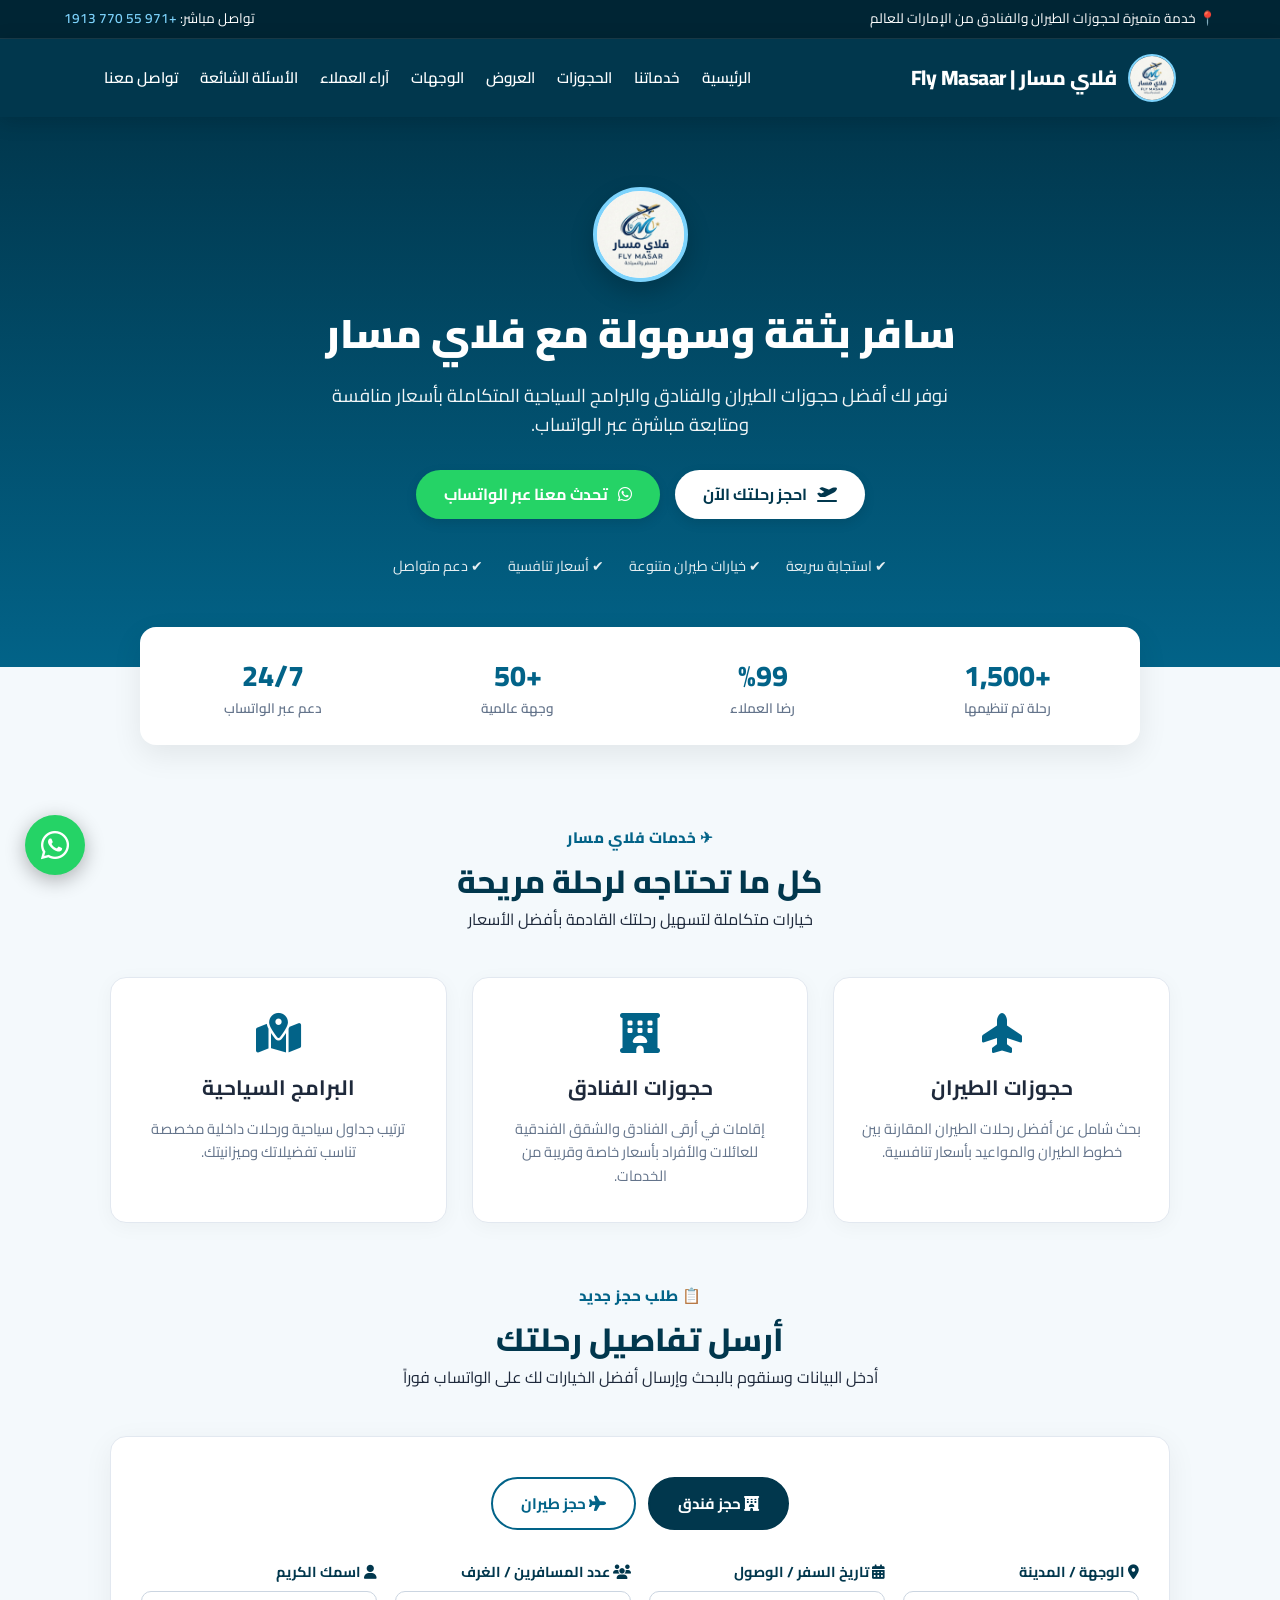
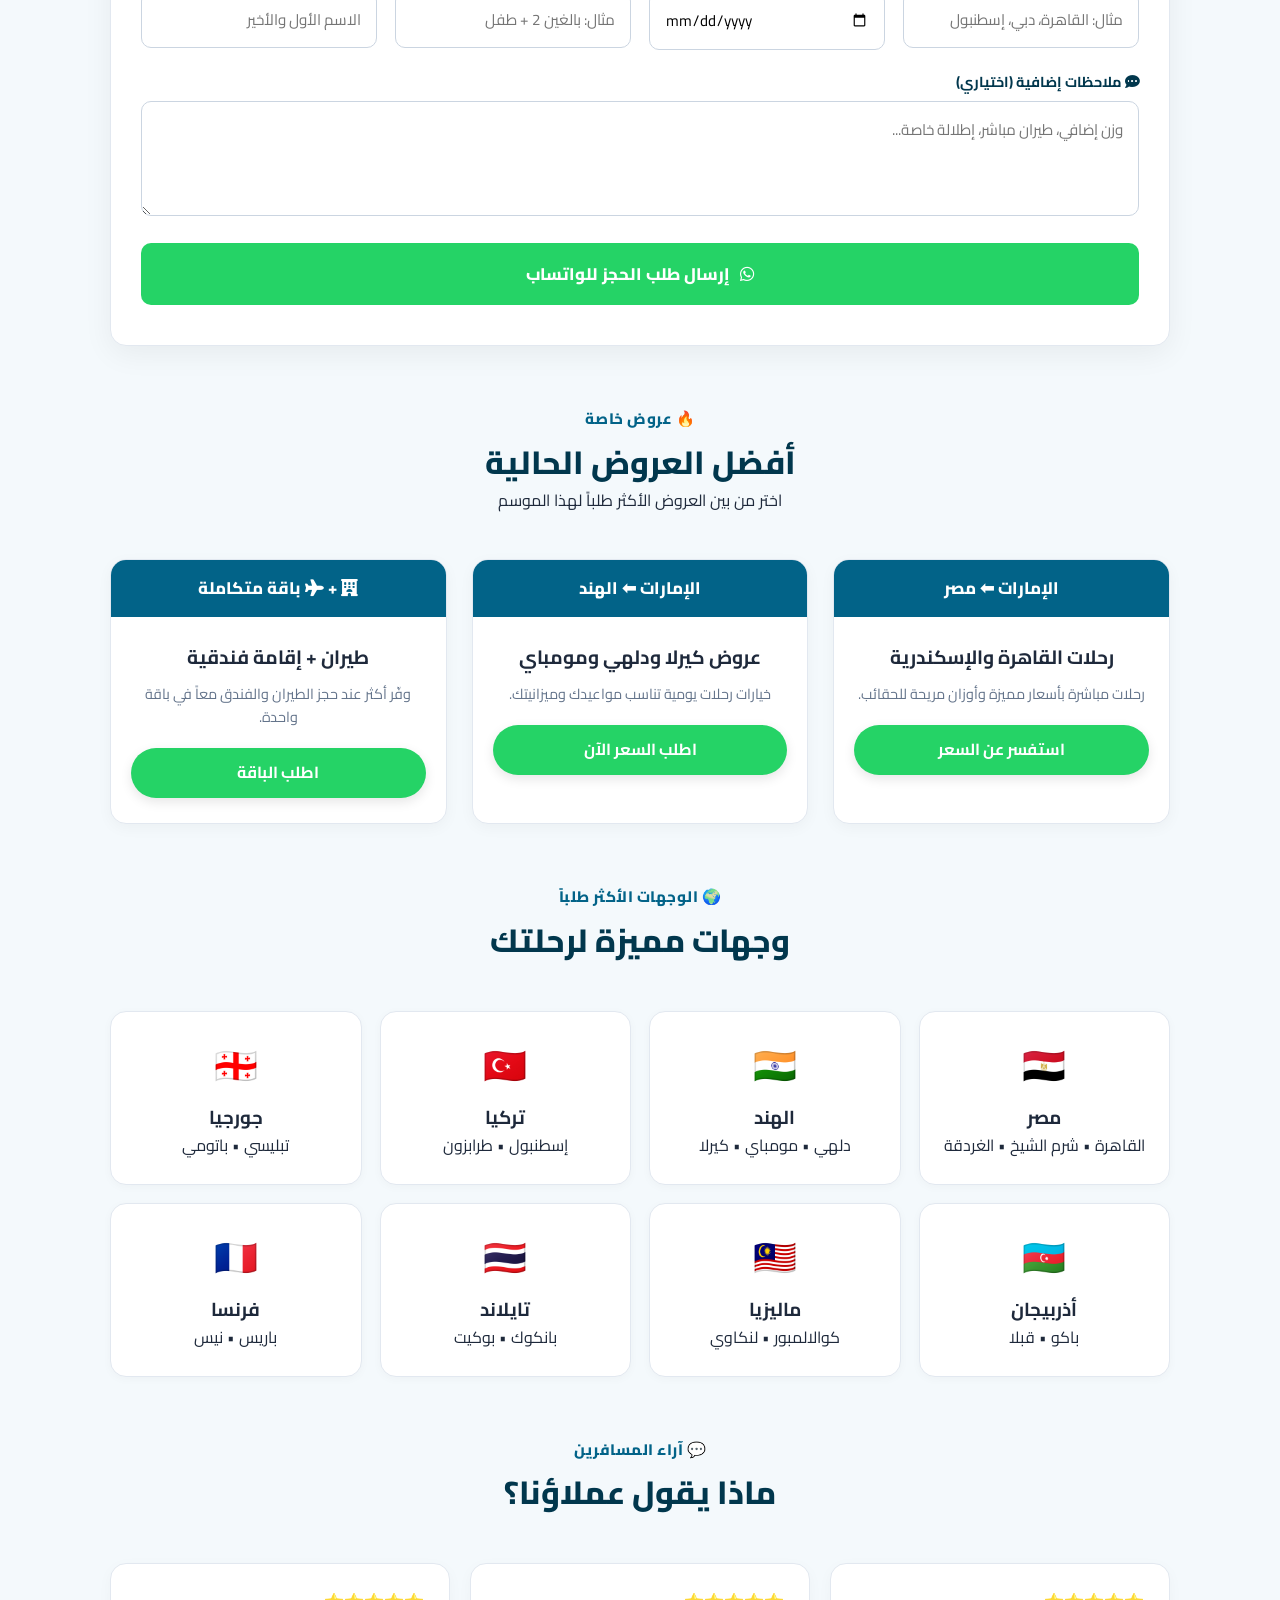
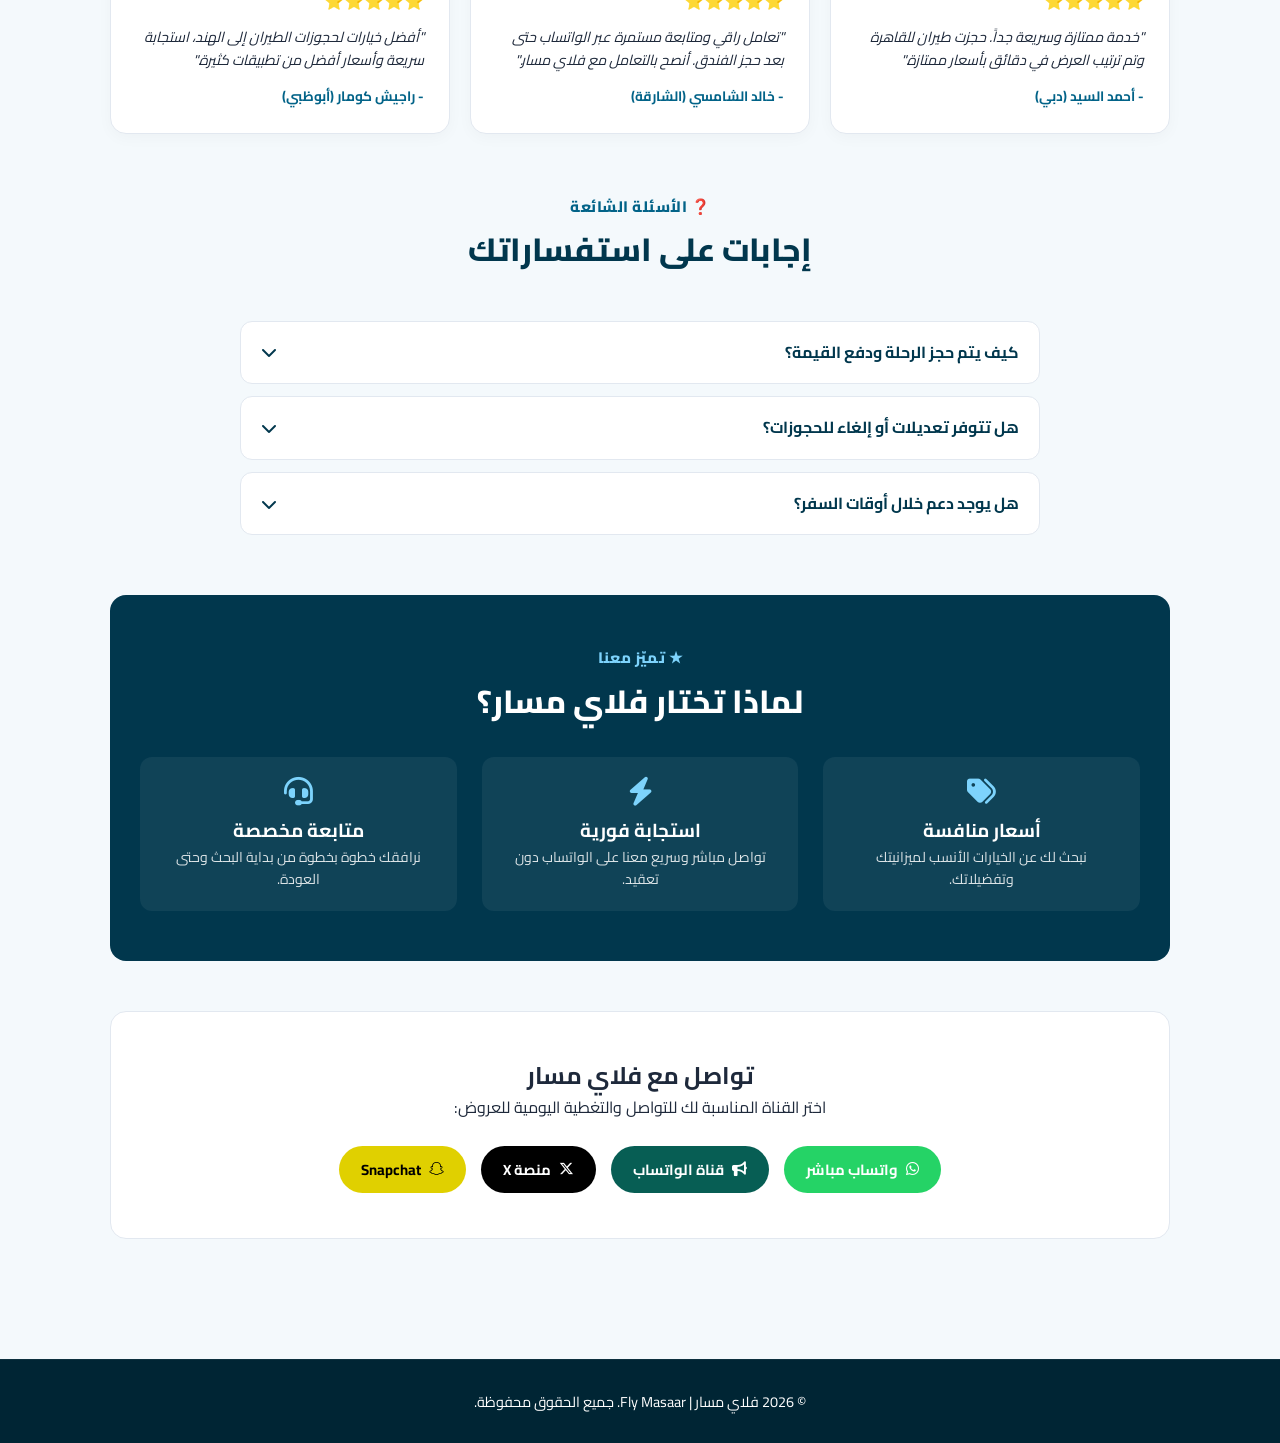
==== commit 147dee5d: "Update index.html" ====
--- a/index.html
+++ b/index.html
@@ -7,19 +7,23 @@
     <!-- FontAwesome للأيقونات -->
     <link rel="stylesheet" href="https://cdnjs.cloudflare.com/ajax/libs/font-awesome/6.4.0/css/all.min.css">
     <!-- Google Fonts -->
-    <link href="https://fonts.googleapis.com/css2?family=Cairo:wght@400;600;700;800&display=swap" rel="stylesheet">
+    <link href="https://fonts.googleapis.com/css2?family=Cairo:wght@400;600;700;800;900&display=swap" rel="stylesheet">
     <style>
         :root {
             --primary-blue: #026388;
             --dark-blue: #01374d;
+            --accent-blue: #7dd3fc;
             --light-bg: #f4f9fc;
             --white: #ffffff;
             --whatsapp-color: #25d366;
             --x-color: #000000;
             --snapchat-color: #fffc00;
-            --text-dark: #222222;
-            --text-muted: #666666;
-            --border-radius: 12px;
+            --instagram-color: #e1306c;
+            --tiktok-color: #000000;
+            --text-dark: #1e293b;
+            --text-muted: #64748b;
+            --border-radius: 16px;
+            --transition: all 0.3s cubic-bezier(0.4, 0, 0.2, 1);
         }
 
         * {
@@ -34,6 +38,7 @@
             background-color: var(--light-bg);
             color: var(--text-dark);
             line-height: 1.6;
+            overflow-x: hidden;
         }
 
         a {
@@ -41,14 +46,36 @@
             color: inherit;
         }
 
-        /* Navbar */
+        /* Top Announcement Bar */
+        .top-bar {
+            background-color: #002534;
+            color: var(--white);
+            padding: 8px 5%;
+            font-size: 0.85rem;
+            display: flex;
+            justify-content: space-between;
+            align-items: center;
+            border-bottom: 1px solid rgba(255, 255, 255, 0.1);
+        }
+
+        .top-bar-contact {
+            display: flex;
+            gap: 15px;
+        }
+
+        .top-bar-contact a {
+            color: var(--accent-blue);
+            font-weight: 600;
+        }
+
+        /* Sticky Header / Navbar */
         header {
             position: sticky;
             top: 0;
             background-color: var(--dark-blue);
             color: var(--white);
             z-index: 1000;
-            box-shadow: 0 2px 10px rgba(0,0,0,0.1);
+            box-shadow: 0 4px 20px rgba(0,0,0,0.15);
         }
 
         .navbar {
@@ -63,35 +90,63 @@
         .logo-container {
             display: flex;
             align-items: center;
-            gap: 10px;
+            gap: 12px;
         }
 
         .logo-img {
-            height: 45px;
-            width: auto;
+            height: 48px;
+            width: 48px;
             border-radius: 50%;
+            object-fit: cover;
+            border: 2px solid var(--accent-blue);
         }
 
         .logo-text {
             font-weight: 800;
-            font-size: 1.2rem;
+            font-size: 1.3rem;
+            letter-spacing: -0.5px;
         }
 
         .nav-links {
             display: flex;
             list-style: none;
-            gap: 20px;
+            gap: 22px;
         }
 
         .nav-links a {
             color: var(--white);
             font-weight: 600;
-            transition: color 0.3s;
+            transition: var(--transition);
             font-size: 0.95rem;
+            position: relative;
+            padding: 5px 0;
         }
 
         .nav-links a:hover {
-            color: #7dd3fc;
+            color: var(--accent-blue);
+        }
+
+        .nav-links a::after {
+            content: '';
+            position: absolute;
+            bottom: 0;
+            right: 0;
+            width: 0;
+            height: 2px;
+            background-color: var(--accent-blue);
+            transition: var(--transition);
+        }
+
+        .nav-links a:hover::after {
+            width: 100%;
+        }
+
+        /* Mobile Hamburger Icon */
+        .mobile-toggle {
+            display: none;
+            font-size: 1.5rem;
+            cursor: pointer;
+            color: var(--white);
         }
 
         /* Hero Section */
@@ -99,12 +154,13 @@
             background: linear-gradient(180deg, var(--dark-blue) 0%, var(--primary-blue) 100%);
             color: var(--white);
             text-align: center;
-            padding: 60px 20px 80px;
+            padding: 70px 20px 90px;
+            position: relative;
         }
 
         .hero-badge {
-            width: 90px;
-            height: 90px;
+            width: 95px;
+            height: 95px;
             margin: 0 auto 20px;
             background-color: var(--white);
             border-radius: 50%;
@@ -112,7 +168,8 @@
             align-items: center;
             justify-content: center;
             overflow: hidden;
-            border: 3px solid #7dd3fc;
+            border: 4px solid var(--accent-blue);
+            box-shadow: 0 10px 25px rgba(0,0,0,0.2);
         }
 
         .hero-badge img {
@@ -122,16 +179,17 @@
         }
 
         .hero h1 {
-            font-size: 2.2rem;
-            font-weight: 800;
+            font-size: 2.5rem;
+            font-weight: 900;
             margin-bottom: 15px;
         }
 
         .hero p {
-            font-size: 1.1rem;
-            max-width: 600px;
-            margin: 0 auto 25px;
-            opacity: 0.9;
+            font-size: 1.15rem;
+            max-width: 650px;
+            margin: 0 auto 30px;
+            opacity: 0.95;
+            font-weight: 400;
         }
 
         .hero-buttons {
@@ -142,18 +200,19 @@
         }
 
         .btn {
-            padding: 12px 25px;
-            border-radius: 25px;
+            padding: 12px 28px;
+            border-radius: 30px;
             font-weight: 700;
             display: inline-flex;
             align-items: center;
-            gap: 8px;
-            transition: transform 0.2s, opacity 0.2s;
+            gap: 10px;
+            transition: var(--transition);
+            box-shadow: 0 4px 12px rgba(0,0,0,0.1);
         }
 
         .btn:hover {
-            transform: translateY(-2px);
-            opacity: 0.95;
+            transform: translateY(-3px);
+            box-shadow: 0 6px 20px rgba(0,0,0,0.18);
         }
 
         .btn-whatsapp {
@@ -169,71 +228,106 @@
         .features-list {
             display: flex;
             justify-content: center;
+            gap: 25px;
+            margin-top: 35px;
+            font-size: 0.9rem;
+            flex-wrap: wrap;
+            opacity: 0.9;
+        }
+
+        /* Stats Bar */
+        .stats-container {
+            max-width: 1000px;
+            margin: -40px auto 40px;
+            background: var(--white);
+            border-radius: var(--border-radius);
+            padding: 25px 20px;
+            display: grid;
+            grid-template-columns: repeat(auto-fit, minmax(200px, 1fr));
             gap: 20px;
-            margin-top: 30px;
+            box-shadow: 0 10px 30px rgba(0,0,0,0.08);
+            position: relative;
+            z-index: 10;
+            text-align: center;
+        }
+
+        .stat-item h3 {
+            font-size: 1.8rem;
+            color: var(--primary-blue);
+            font-weight: 800;
+        }
+
+        .stat-item p {
             font-size: 0.85rem;
-            flex-wrap: wrap;
-            opacity: 0.85;
-        }
-
-        /* Section Containers */
+            color: var(--text-muted);
+            font-weight: 600;
+        }
+
+        /* Main Container & Section Headers */
         .container {
             max-width: 1100px;
             margin: 0 auto;
-            padding: 60px 20px;
+            padding: 40px 20px 60px;
         }
 
         .section-header {
             text-align: center;
-            margin-bottom: 40px;
+            margin-bottom: 45px;
         }
 
         .section-header span {
             color: var(--primary-blue);
-            font-size: 0.9rem;
-            font-weight: 700;
+            font-size: 0.95rem;
+            font-weight: 800;
+            text-transform: uppercase;
+            letter-spacing: 0.5px;
         }
 
         .section-header h2 {
-            font-size: 1.8rem;
+            font-size: 2rem;
             color: var(--dark-blue);
             margin-top: 5px;
+            font-weight: 800;
         }
 
         /* Services Grid */
         .services-grid {
             display: grid;
             grid-template-columns: repeat(auto-fit, minmax(280px, 1fr));
-            gap: 20px;
+            gap: 25px;
         }
 
         .service-card {
             background: var(--white);
-            padding: 30px 20px;
+            padding: 35px 25px;
             border-radius: var(--border-radius);
             text-align: center;
-            box-shadow: 0 4px 15px rgba(0,0,0,0.03);
-            transition: transform 0.3s;
+            box-shadow: 0 4px 20px rgba(0,0,0,0.04);
+            transition: var(--transition);
+            border: 1px solid #e2e8f0;
         }
 
         .service-card:hover {
-            transform: translateY(-5px);
+            transform: translateY(-8px);
+            box-shadow: 0 12px 30px rgba(2, 99, 136, 0.12);
+            border-color: var(--accent-blue);
         }
 
         .service-card i {
-            font-size: 2.2rem;
+            font-size: 2.5rem;
             color: var(--primary-blue);
-            margin-bottom: 15px;
+            margin-bottom: 18px;
         }
 
         .service-card h3 {
-            margin-bottom: 10px;
-            font-size: 1.2rem;
+            margin-bottom: 12px;
+            font-size: 1.3rem;
+            font-weight: 700;
         }
 
         .service-card p {
             color: var(--text-muted);
-            font-size: 0.9rem;
+            font-size: 0.92rem;
         }
 
         /* Booking Section */
@@ -241,25 +335,27 @@
             background-color: var(--white);
             border-radius: var(--border-radius);
             padding: 40px 30px;
-            box-shadow: 0 4px 20px rgba(0,0,0,0.05);
+            box-shadow: 0 8px 30px rgba(0,0,0,0.06);
+            border: 1px solid #e2e8f0;
         }
 
         .booking-tabs {
             display: flex;
             justify-content: center;
-            gap: 10px;
+            gap: 12px;
             margin-bottom: 30px;
         }
 
         .tab-btn {
-            padding: 10px 30px;
+            padding: 10px 28px;
             border: 2px solid var(--primary-blue);
             background: transparent;
             color: var(--primary-blue);
             font-weight: 700;
-            border-radius: 25px;
+            border-radius: 30px;
             cursor: pointer;
-            transition: all 0.3s;
+            transition: var(--transition);
+            font-size: 0.95rem;
         }
 
         .tab-btn.active {
@@ -268,6 +364,12 @@
             color: var(--white);
         }
 
+        .form-grid {
+            display: grid;
+            grid-template-columns: repeat(auto-fit, minmax(220px, 1fr));
+            gap: 18px;
+        }
+
         .form-group {
             margin-bottom: 20px;
         }
@@ -275,23 +377,25 @@
         .form-group label {
             display: block;
             margin-bottom: 8px;
-            font-weight: 600;
+            font-weight: 700;
             font-size: 0.9rem;
+            color: var(--dark-blue);
         }
 
         .form-control {
             width: 100%;
-            padding: 12px;
-            border: 1px solid #ddd;
-            border-radius: 8px;
+            padding: 13px 15px;
+            border: 1px solid #cbd5e1;
+            border-radius: 10px;
             outline: none;
             font-family: inherit;
-        }
-
-        .form-grid {
-            display: grid;
-            grid-template-columns: repeat(auto-fit, minmax(200px, 1fr));
-            gap: 15px;
+            transition: var(--transition);
+            font-size: 0.95rem;
+        }
+
+        .form-control:focus {
+            border-color: var(--primary-blue);
+            box-shadow: 0 0 0 3px rgba(2, 99, 136, 0.15);
         }
 
         .submit-btn {
@@ -299,90 +403,187 @@
             background-color: var(--whatsapp-color);
             color: var(--white);
             border: none;
-            padding: 14px;
-            border-radius: 8px;
-            font-weight: 700;
-            font-size: 1rem;
+            padding: 15px;
+            border-radius: 10px;
+            font-weight: 800;
+            font-size: 1.05rem;
             cursor: pointer;
-            margin-top: 15px;
+            margin-top: 10px;
             display: flex;
             justify-content: center;
             align-items: center;
             gap: 10px;
+            transition: var(--transition);
+        }
+
+        .submit-btn:hover {
+            background-color: #1ebc57;
+            transform: translateY(-2px);
         }
 
         /* Offers Grid */
         .offers-grid {
             display: grid;
             grid-template-columns: repeat(auto-fit, minmax(280px, 1fr));
-            gap: 20px;
+            gap: 25px;
         }
 
         .offer-card {
             background: var(--white);
             border-radius: var(--border-radius);
             overflow: hidden;
-            box-shadow: 0 4px 15px rgba(0,0,0,0.03);
+            box-shadow: 0 4px 15px rgba(0,0,0,0.04);
+            border: 1px solid #e2e8f0;
             text-align: center;
-            padding-bottom: 20px;
+            transition: var(--transition);
+        }
+
+        .offer-card:hover {
+            transform: translateY(-5px);
         }
 
         .offer-header {
             background: var(--primary-blue);
             color: var(--white);
             padding: 15px;
-            font-weight: 700;
+            font-weight: 800;
+            font-size: 1.05rem;
         }
 
         .offer-body {
-            padding: 20px;
+            padding: 25px 20px;
         }
 
         .offer-body h3 {
             margin-bottom: 10px;
+            font-size: 1.2rem;
         }
 
         .offer-body p {
             color: var(--text-muted);
-            font-size: 0.85rem;
+            font-size: 0.9rem;
             margin-bottom: 20px;
         }
 
         /* Destinations Grid */
         .destinations-grid {
             display: grid;
-            grid-template-columns: repeat(auto-fit, minmax(200px, 1fr));
-            gap: 15px;
+            grid-template-columns: repeat(auto-fit, minmax(220px, 1fr));
+            gap: 18px;
         }
 
         .destination-card {
             background: var(--white);
             border-radius: var(--border-radius);
-            padding: 20px;
+            padding: 25px 15px;
             text-align: center;
-            box-shadow: 0 2px 10px rgba(0,0,0,0.02);
-            transition: transform 0.2s;
+            box-shadow: 0 2px 10px rgba(0,0,0,0.03);
+            transition: var(--transition);
+            border: 1px solid #e2e8f0;
+            display: block;
+        }
+
+        .destination-card:hover {
+            transform: translateY(-5px);
+            border-color: var(--primary-blue);
+            box-shadow: 0 8px 20px rgba(2, 99, 136, 0.1);
+        }
+
+        .flag-icon {
+            font-size: 2.2rem;
+            margin-bottom: 10px;
+        }
+
+        /* Testimonials Section */
+        .testimonials-grid {
+            display: grid;
+            grid-template-columns: repeat(auto-fit, minmax(280px, 1fr));
+            gap: 20px;
+        }
+
+        .testimonial-card {
+            background: var(--white);
+            padding: 25px;
+            border-radius: var(--border-radius);
+            box-shadow: 0 4px 15px rgba(0,0,0,0.03);
+            border: 1px solid #e2e8f0;
+        }
+
+        .stars {
+            color: #f59e0b;
+            margin-bottom: 10px;
+        }
+
+        .testimonial-card p {
+            font-size: 0.9rem;
+            color: var(--text-dark);
+            margin-bottom: 15px;
+            font-style: italic;
+        }
+
+        .client-info {
+            font-weight: 700;
+            font-size: 0.85rem;
+            color: var(--primary-blue);
+        }
+
+        /* FAQ Section */
+        .faq-accordion {
+            max-width: 800px;
+            margin: 0 auto;
+        }
+
+        .faq-item {
+            background: var(--white);
+            border-radius: 12px;
+            margin-bottom: 12px;
+            border: 1px solid #e2e8f0;
+            overflow: hidden;
+        }
+
+        .faq-question {
+            padding: 18px 20px;
+            font-weight: 700;
             cursor: pointer;
+            display: flex;
+            justify-content: space-between;
+            align-items: center;
+            color: var(--dark-blue);
+        }
+
+        .faq-answer {
+            padding: 0 20px 18px;
+            color: var(--text-muted);
+            font-size: 0.92rem;
+            display: none;
+        }
+
+        .faq-item.active .faq-answer {
             display: block;
         }
 
-        .destination-card:hover {
-            transform: translateY(-3px);
-            border: 1px solid var(--primary-blue);
-        }
-
-        .flag-icon {
-            font-size: 2rem;
-            margin-bottom: 10px;
+        .faq-item.active .faq-question i {
+            transform: rotate(180deg);
+        }
+
+        /* Why Us Section */
+        .why-us-box {
+            background-color: var(--dark-blue);
+            color: var(--white);
+            padding: 50px 30px;
+            border-radius: var(--border-radius);
+            text-align: center;
+            margin-top: 60px;
         }
 
         /* Social Section */
         .social-section {
             background-color: var(--white);
             text-align: center;
-            padding: 40px 20px;
+            padding: 45px 20px;
             border-radius: var(--border-radius);
-            margin-top: 40px;
+            margin-top: 50px;
+            border: 1px solid #e2e8f0;
         }
 
         .social-buttons {
@@ -390,60 +591,126 @@
             justify-content: center;
             gap: 15px;
             flex-wrap: wrap;
-            margin-top: 20px;
+            margin-top: 25px;
         }
 
         .social-btn {
-            padding: 10px 20px;
-            border-radius: 20px;
+            padding: 12px 22px;
+            border-radius: 25px;
             color: var(--white);
             font-weight: 700;
             display: flex;
             align-items: center;
             gap: 8px;
-            font-size: 0.9rem;
+            font-size: 0.92rem;
+            transition: var(--transition);
+        }
+
+        .social-btn:hover {
+            transform: translateY(-3px);
+            opacity: 0.9;
         }
 
         .x-btn { background-color: var(--x-color); }
         .wa-channel-btn { background-color: var(--whatsapp-color); }
         .snapchat-btn { background-color: #e0d000; color: #000; }
+        .insta-btn { background-color: var(--instagram-color); }
+        .tiktok-btn { background-color: var(--tiktok-color); }
+
+        /* Floating WhatsApp Button */
+        .floating-wa {
+            position: fixed;
+            bottom: 25px;
+            left: 25px;
+            background-color: var(--whatsapp-color);
+            color: white;
+            width: 60px;
+            height: 60px;
+            border-radius: 50%;
+            display: flex;
+            justify-content: center;
+            align-items: center;
+            font-size: 2rem;
+            box-shadow: 0 5px 20px rgba(0,0,0,0.3);
+            z-index: 9999;
+            transition: var(--transition);
+        }
+
+        .floating-wa:hover {
+            transform: scale(1.1);
+        }
 
         /* Footer */
         footer {
-            background-color: var(--dark-blue);
+            background-color: #002534;
             color: var(--white);
             text-align: center;
-            padding: 25px;
+            padding: 30px;
             font-size: 0.9rem;
-            margin-top: 40px;
-        }
-
-        /* Responsive */
-        @media (max-width: 768px) {
+            margin-top: 60px;
+            border-top: 1px solid rgba(255,255,255,0.05);
+        }
+
+        /* Responsive Breakpoints */
+        @media (max-width: 868px) {
             .nav-links {
-                display: none; /* يمكن إضافة قائمة هاتف إذا لزم الأمر */
+                position: absolute;
+                top: 100%;
+                left: 0;
+                width: 100%;
+                background-color: var(--dark-blue);
+                flex-direction: column;
+                padding: 20px;
+                gap: 15px;
+                display: none;
+                box-shadow: 0 10px 20px rgba(0,0,0,0.2);
             }
-            .hero h1 { font-size: 1.7rem; }
+
+            .nav-links.show {
+                display: flex;
+            }
+
+            .mobile-toggle {
+                display: block;
+            }
+
+            .hero h1 { font-size: 1.8rem; }
+            .hero p { font-size: 1rem; }
+            .top-bar { flex-direction: column; gap: 5px; text-align: center; }
         }
     </style>
 </head>
 <body>
+
+    <!-- Top Announcement Bar -->
+    <div class="top-bar">
+        <div>📍 خدمة متميزة لحجوزات الطيران والفنادق من الإمارات للعالم</div>
+        <div class="top-bar-contact">
+            <span>تواصل مباشر: <a href="https://wa.me/971557701913" target="_blank">+971 55 770 1913</a></span>
+        </div>
+    </div>
 
     <!-- Header / Navbar -->
     <header>
         <div class="navbar">
             <div class="logo-container">
-                <img src="logo.png" alt="فلاي مسار" class="logo-img" onerror="this.style.display='none'">
+                <img src="logo.png" alt="فلاي مسار" class="logo-img" onerror="this.onerror=null; this.src='https://via.placeholder.com/50?text=FM';">
                 <span class="logo-text">فلاي مسار | Fly Masaar</span>
             </div>
-            <ul class="nav-links">
-                <li><a href="#hero">الرئيسية</a></li>
-                <li><a href="#services">خدماتنا</a></li>
-                <li><a href="#booking">الحجوزات</a></li>
-                <li><a href="#offers">العروض</a></li>
-                <li><a href="#destinations">الوجهات</a></li>
-                <li><a href="#why-us">لماذا نحن</a></li>
-                <li><a href="#contact">تواصل معنا</a></li>
+            
+            <div class="mobile-toggle" onclick="toggleMenu()">
+                <i class="fa-solid fa-bars" id="menuIcon"></i>
+            </div>
+
+            <ul class="nav-links" id="navLinks">
+                <li><a href="#hero" onclick="closeMenu()">الرئيسية</a></li>
+                <li><a href="#services" onclick="closeMenu()">خدماتنا</a></li>
+                <li><a href="#booking" onclick="closeMenu()">الحجوزات</a></li>
+                <li><a href="#offers" onclick="closeMenu()">العروض</a></li>
+                <li><a href="#destinations" onclick="closeMenu()">الوجهات</a></li>
+                <li><a href="#testimonials" onclick="closeMenu()">آراء العملاء</a></li>
+                <li><a href="#faq" onclick="closeMenu()">الأسئلة الشائعة</a></li>
+                <li><a href="#contact" onclick="closeMenu()">تواصل معنا</a></li>
             </ul>
         </div>
     </header>
@@ -451,46 +718,66 @@
     <!-- Hero Section -->
     <section id="hero" class="hero">
         <div class="hero-badge">
-            <img src="logo.png" alt="شعار فلاي مسار" onerror="this.onerror=null; this.src='https://via.placeholder.com/90?text=FM';">
+            <img src="logo.png" alt="شعار فلاي مسار" onerror="this.onerror=null; this.src='https://via.placeholder.com/95?text=FM';">
         </div>
-        <h1>سافر بثقة مع فلاي مسار</h1>
-        <p>حجوزات طيران وفنادق وبرامج سياحية من الإمارات إلى مختلف أنحاء العالم. خدمة سريعة وسهلة بمتابعة مباشرة عبر الواتساب.</p>
+        <h1>سافر بثقة وسهولة مع فلاي مسار</h1>
+        <p>نوفر لك أفضل حجوزات الطيران والفنادق والبرامج السياحية المتكاملة بأسعار منافسة ومتابعة مباشرة عبر الواتساب.</p>
         <div class="hero-buttons">
             <a href="#booking" class="btn btn-white"><i class="fa-solid fa-plane-departure"></i> احجز رحلتك الآن</a>
             <a href="https://wa.me/971557701913" target="_blank" class="btn btn-whatsapp"><i class="fa-brands fa-whatsapp"></i> تحدث معنا عبر الواتساب</a>
         </div>
         <div class="features-list">
             <span>✔ استجابة سريعة</span>
-            <span>✔ خيارات متعددة</span>
-            <span>✔ دعم عبر الواتساب</span>
-            <span>✔ خدمة من الإمارات</span>
+            <span>✔ خيارات طيران متنوعة</span>
+            <span>✔ أسعار تنافسية</span>
+            <span>✔ دعم متواصل</span>
         </div>
     </section>
 
+    <!-- Stats Bar -->
+    <div class="stats-container">
+        <div class="stat-item">
+            <h3>+1,500</h3>
+            <p>رحلة تم تنظيمها</p>
+        </div>
+        <div class="stat-item">
+            <h3>%99</h3>
+            <p>رضا العملاء</p>
+        </div>
+        <div class="stat-item">
+            <h3>+50</h3>
+            <p>وجهة عالمية</p>
+        </div>
+        <div class="stat-item">
+            <h3>24/7</h3>
+            <p>دعم عبر الواتساب</p>
+        </div>
+    </div>
+
     <div class="container">
-        
+
         <!-- Services Section -->
         <section id="services">
             <div class="section-header">
                 <span>✈ خدمات فلاي مسار</span>
-                <h2>كل ما تحتاجه لرحلتك</h2>
-                <p>من اختيار الرحلة إلى ترتيب الإقامة والبرامج السياحية</p>
+                <h2>كل ما تحتاجه لرحلة مريحة</h2>
+                <p>خيارات متكاملة لتسهيل رحلتك القادمة بأفضل الأسعار</p>
             </div>
             <div class="services-grid">
                 <div class="service-card">
-                    <i class="fa-solid fa-plane"></i>
+                    <i class="fa-solid fa-plane-up"></i>
                     <h3>حجوزات الطيران</h3>
-                    <p>نساعدك في البحث عن أفضل الرحلات العالمية حسب وجهتك والتاريخ ودرجة السفر والميزانية.</p>
+                    <p>بحث شامل عن أفضل رحلات الطيران المقارنة بين خطوط الطيران والمواعيد بأسعار تنافسية.</p>
                 </div>
                 <div class="service-card">
                     <i class="fa-solid fa-hotel"></i>
                     <h3>حجوزات الفنادق</h3>
-                    <p>خيارات إقامة متنوعة للعائلات والأفراد حسب التفضيل، القرب من الخدمات، والميزانية.</p>
+                    <p>إقامات في أرقى الفنادق والشقق الفندقية للعائلات والأفراد بأسعار خاصة وقريبة من الخدمات.</p>
                 </div>
                 <div class="service-card">
-                    <i class="fa-solid fa-earth-americas"></i>
+                    <i class="fa-solid fa-map-location-dot"></i>
                     <h3>البرامج السياحية</h3>
-                    <p>نساعدك على ترتيب برنامج سياحي متكامل لخطة رحلة مريحة ومميزة.</p>
+                    <p>ترتيب جداول سياحية ورحلات داخلية مخصصة تناسب تفضيلاتك وميزانيتك.</p>
                 </div>
             </div>
         </section>
@@ -498,41 +785,41 @@
         <!-- Booking Form Section -->
         <section id="booking" style="margin-top: 60px;">
             <div class="section-header">
-                <span>أثر الحجز</span>
-                <h2>ابدأ طلب حجزك الآن</h2>
-                <p>أدخل بياناتك وسنرسل طلبك مباشرة إلى الواتساب</p>
+                <span>📋 طلب حجز جديد</span>
+                <h2>أرسل تفاصيل رحلتك</h2>
+                <p>أدخل البيانات وسنقوم بالبحث وإرسال أفضل الخيارات لك على الواتساب فوراً</p>
             </div>
             <div class="booking-section">
                 <div class="booking-tabs">
-                    <button class="tab-btn active" onclick="switchTab('hotel')"><i class="fa-solid fa-hotel"></i> فندق</button>
-                    <button class="tab-btn" onclick="switchTab('flight')"><i class="fa-solid fa-plane"></i> طيران</button>
+                    <button class="tab-btn active" onclick="switchTab('hotel')"><i class="fa-solid fa-hotel"></i> حجز فندق</button>
+                    <button class="tab-btn" onclick="switchTab('flight')"><i class="fa-solid fa-plane"></i> حجز طيران</button>
                 </div>
 
                 <form id="bookingForm" onsubmit="handleBooking(event)">
                     <div class="form-grid">
                         <div class="form-group">
-                            <label><i class="fa-solid fa-location-dot"></i> المدينة أو اسم الفندق/الوجهة</label>
-                            <input type="text" id="destination" class="form-control" placeholder="مثال: دبي، القاهرة، لندن" required>
+                            <label><i class="fa-solid fa-location-dot"></i> الوجهة / المدينة</label>
+                            <input type="text" id="destination" class="form-control" placeholder="مثال: القاهرة، دبي، إسطنبول" required>
                         </div>
                         <div class="form-group">
-                            <label><i class="fa-solid fa-calendar-days"></i> تاريخ الوصول / المغادرة</label>
+                            <label><i class="fa-solid fa-calendar-days"></i> تاريخ السفر / الوصول</label>
                             <input type="date" id="date" class="form-control" required>
                         </div>
                         <div class="form-group">
-                            <label><i class="fa-solid fa-users"></i> عدد الأشخاص</label>
-                            <input type="text" id="guests" class="form-control" placeholder="شخصان، غرفة واحدة" required>
+                            <label><i class="fa-solid fa-users"></i> عدد المسافرين / الغرف</label>
+                            <input type="text" id="guests" class="form-control" placeholder="مثال: بالغين 2 + طفل" required>
                         </div>
                         <div class="form-group">
-                            <label><i class="fa-solid fa-user"></i> اسم العميل</label>
-                            <input type="text" id="clientName" class="form-control" placeholder="اسمك الكريم" required>
+                            <label><i class="fa-solid fa-user"></i> اسمك الكريم</label>
+                            <input type="text" id="clientName" class="form-control" placeholder="الاسم الأول والأخير" required>
                         </div>
                     </div>
                     <div class="form-group">
-                        <label><i class="fa-solid fa-comment-dots"></i> ملاحظات إضافية</label>
-                        <textarea id="notes" class="form-control" rows="3" placeholder="أسرة إضافية، إطلالة، طيران مباشر..."></textarea>
+                        <label><i class="fa-solid fa-comment-dots"></i> ملاحظات إضافية (اختياري)</label>
+                        <textarea id="notes" class="form-control" rows="3" placeholder="وزن إضافي، طيران مباشر، إطلالة خاصة..."></textarea>
                     </div>
                     <button type="submit" class="submit-btn">
-                        <i class="fa-brands fa-whatsapp"></i> إرسال طلب الحجز إلى الواتساب
+                        <i class="fa-brands fa-whatsapp"></i> إرسال طلب الحجز للواتساب
                     </button>
                 </form>
             </div>
@@ -541,33 +828,33 @@
         <!-- Offers Section -->
         <section id="offers" style="margin-top: 60px;">
             <div class="section-header">
-                <span>🔥 عروض السفر</span>
-                <h2>عروض مميزة لرحلتك</h2>
-                <p>اطلب عرضك وسنبحث لك عن الخيارات المناسبة</p>
+                <span>🔥 عروض خاصة</span>
+                <h2>أفضل العروض الحالية</h2>
+                <p>اختر من بين العروض الأكثر طلباً لهذا الموسم</p>
             </div>
             <div class="offers-grid">
                 <div class="offer-card">
                     <div class="offer-header">الإمارات ⬅ مصر</div>
                     <div class="offer-body">
-                        <h3>رحلات القاهرة</h3>
-                        <p>خيارات رحلات من الإمارات إلى القاهرة حسب تاريخ سفرك.</p>
+                        <h3>رحلات القاهرة والإسكندرية</h3>
+                        <p>رحلات مباشرة بأسعار مميزة وأوزان مريحة للحقائب.</p>
                         <a href="#booking" class="btn btn-whatsapp" style="width: 100%; justify-content: center;">استفسر عن السعر</a>
                     </div>
                 </div>
                 <div class="offer-card">
                     <div class="offer-header">الإمارات ⬅ الهند</div>
                     <div class="offer-body">
-                        <h3>عروض الهند</h3>
-                        <p>رحلات إلى المدن الهندية بخيارات متنوعة للمواعيد والوزن.</p>
-                        <a href="#booking" class="btn btn-whatsapp" style="width: 100%; justify-content: center;">اطلب السعر</a>
+                        <h3>عروض كيرلا ودلهي ومومباي</h3>
+                        <p>خيارات رحلات يومية تناسب مواعيدك وميزانيتك.</p>
+                        <a href="#booking" class="btn btn-whatsapp" style="width: 100%; justify-content: center;">اطلب السعر الآن</a>
                     </div>
                 </div>
                 <div class="offer-card">
-                    <div class="offer-header"><i class="fa-solid fa-hotel"></i> + <i class="fa-solid fa-plane"></i> طيران + فندق</div>
+                    <div class="offer-header"><i class="fa-solid fa-hotel"></i> + <i class="fa-solid fa-plane"></i> باقة متكاملة</div>
                     <div class="offer-body">
-                        <h3>باقة سفر متكاملة</h3>
-                        <p>اطلب باقة تشمل تذكرة الطيران والإقامة المناسبة.</p>
-                        <a href="#booking" class="btn btn-whatsapp" style="width: 100%; justify-content: center;">اطلب العرض الآن</a>
+                        <h3>طيران + إقامة فندقية</h3>
+                        <p>وفّر أكثر عند حجز الطيران والفندق معاً في باقة واحدة.</p>
+                        <a href="#booking" class="btn btn-whatsapp" style="width: 100%; justify-content: center;">اطلب الباقة</a>
                     </div>
                 </div>
             </div>
@@ -576,15 +863,14 @@
         <!-- Destinations Section -->
         <section id="destinations" style="margin-top: 60px;">
             <div class="section-header">
-                <span>🌍 الوجهات</span>
-                <h2>وجهات مميزة</h2>
-                <p>اختر وجهتك ونحن نساعدك في ترتيب الرحلة</p>
+                <span>🌍 الوجهات الأكثر طلباً</span>
+                <h2>وجهات مميزة لرحلتك</h2>
             </div>
             <div class="destinations-grid">
                 <a href="#booking" class="destination-card">
                     <div class="flag-icon">🇪🇬</div>
                     <h3>مصر</h3>
-                    <p>القاهرة • الغردقة • شرم الشيخ</p>
+                    <p>القاهرة • شرم الشيخ • الغردقة</p>
                 </a>
                 <a href="#booking" class="destination-card">
                     <div class="flag-icon">🇮🇳</div>
@@ -594,12 +880,7 @@
                 <a href="#booking" class="destination-card">
                     <div class="flag-icon">🇹🇷</div>
                     <h3>تركيا</h3>
-                    <p>إسطنبول • أنطاليا • طرابزون</p>
-                </a>
-                <a href="#booking" class="destination-card">
-                    <div class="flag-icon">🇫🇷</div>
-                    <h3>فرنسا</h3>
-                    <p>باريس • الجنوب الفرنسي</p>
+                    <p>إسطنبول • طرابزون</p>
                 </a>
                 <a href="#booking" class="destination-card">
                     <div class="flag-icon">🇬🇪</div>
@@ -621,45 +902,110 @@
                     <h3>تايلاند</h3>
                     <p>بانكوك • بوكيت</p>
                 </a>
+                <a href="#booking" class="destination-card">
+                    <div class="flag-icon">🇫🇷</div>
+                    <h3>فرنسا</h3>
+                    <p>باريس • نيس</p>
+                </a>
             </div>
         </section>
 
+        <!-- Testimonials Section -->
+        <section id="testimonials" style="margin-top: 60px;">
+            <div class="section-header">
+                <span>💬 آراء المسافرين</span>
+                <h2>ماذا يقول عملاؤنا؟</h2>
+            </div>
+            <div class="testimonials-grid">
+                <div class="testimonial-card">
+                    <div class="stars">⭐⭐⭐⭐⭐</div>
+                    <p>"خدمة ممتازة وسريعة جداً. حجزت طيران للقاهرة وتم ترتيب العرض في دقائق بأسعار ممتازة."</p>
+                    <div class="client-info">- أحمد السيد (دبي)</div>
+                </div>
+                <div class="testimonial-card">
+                    <div class="stars">⭐⭐⭐⭐⭐</div>
+                    <p>"تعامل راقي ومتابعة مستمرة عبر الواتساب حتى بعد حجز الفندق. أنصح بالتعامل مع فلاي مسار."</p>
+                    <div class="client-info">- خالد الشامسي (الشارقة)</div>
+                </div>
+                <div class="testimonial-card">
+                    <div class="stars">⭐⭐⭐⭐⭐</div>
+                    <p>"أفضل خيارات لحجوزات الطيران إلى الهند، استجابة سريعة وأسعار أفضل من تطبيقات كثيرة."</p>
+                    <div class="client-info">- راجيش كومار (أبوظبي)</div>
+                </div>
+            </div>
+        </section>
+
+        <!-- FAQ Section -->
+        <section id="faq" style="margin-top: 60px;">
+            <div class="section-header">
+                <span>❓ الأسئلة الشائعة</span>
+                <h2>إجابات على استفساراتك</h2>
+            </div>
+            <div class="faq-accordion">
+                <div class="faq-item">
+                    <div class="faq-question" onclick="toggleFaq(this)">
+                        كيف يتم حجز الرحلة ودفع القيمة؟
+                        <i class="fa-solid fa-chevron-down"></i>
+                    </div>
+                    <div class="faq-answer">
+                        بعد إرسال طلبك عبر النموذج، نقوم بالبحث وتزويدك بأفضل الأسعار على الواتساب. عند اعتمادك للعرض تختار طريقة الدفع الأنسب لتأكيد الحجز فوراً.
+                    </div>
+                </div>
+                <div class="faq-item">
+                    <div class="faq-question" onclick="toggleFaq(this)">
+                        هل تتوفر تعديلات أو إلغاء للحجوزات؟
+                        <i class="fa-solid fa-chevron-down"></i>
+                    </div>
+                    <div class="faq-answer">
+                        نعم، يعتمد التعديل والإلغاء على شروط سياسة شركة الطيران أو الفندق المكتوبة في التذكرة، ونقوم بمساعدتك في تقديم الطلب مباشرة.
+                    </div>
+                </div>
+                <div class="faq-item">
+                    <div class="faq-question" onclick="toggleFaq(this)">
+                        هل يوجد دعم خلال أوقات السفر؟
+                        <i class="fa-solid fa-chevron-down"></i>
+                    </div>
+                    <div class="faq-answer">
+                        نعم، فريق فلاي مسار متواجد ومتابع معك عبر الواتساب للرد على أي استفسارات أو مواجهة أي طارئ أثناء السفر.
+                    </div>
+                </div>
+            </div>
+        </section>
+
         <!-- Why Us Section -->
-        <section id="why-us" style="margin-top: 60px; background-color: var(--dark-blue); color: var(--white); padding: 40px; border-radius: var(--border-radius); text-align: center;">
-            <div class="section-header" style="color: var(--white);">
-                <span style="color: #7dd3fc;">★ فلاي مسار</span>
-                <h2 style="color: var(--white);">لماذا فلاي مسار؟</h2>
-                <p style="opacity: 0.8;">نهتم بتجربة سفرك من أول خطوة</p>
-            </div>
-            <div class="services-grid" style="margin-top: 30px;">
-                <div style="background: rgba(255,255,255,0.08); padding: 20px; border-radius: 8px;">
+        <section id="why-us" class="why-us-box">
+            <div class="section-header" style="color: var(--white); margin-bottom: 30px;">
+                <span style="color: var(--accent-blue);">★ تميّز معنا</span>
+                <h2 style="color: var(--white);">لماذا تختار فلاي مسار؟</h2>
+            </div>
+            <div class="services-grid">
+                <div style="background: rgba(255,255,255,0.06); padding: 20px; border-radius: 12px;">
+                    <i class="fa-solid fa-tags" style="color: var(--accent-blue); font-size: 1.8rem; margin-bottom: 10px;"></i>
                     <h3>أسعار منافسة</h3>
-                    <p style="font-size: 0.85rem; opacity: 0.8; margin-top: 5px;">نبحث عن الخيارات المناسبة حسب احتياجك وميزانيتك.</p>
-                </div>
-                <div style="background: rgba(255,255,255,0.08); padding: 20px; border-radius: 8px;">
-                    <h3>استجابة سريعة</h3>
-                    <p style="font-size: 0.85rem; opacity: 0.8; margin-top: 5px;">تواصل سريع ومباشر عبر الواتساب.</p>
-                </div>
-                <div style="background: rgba(255,255,255,0.08); padding: 20px; border-radius: 8px;">
-                    <h3>متابعة شخصية</h3>
-                    <p style="font-size: 0.85rem; opacity: 0.8; margin-top: 5px;">نتابع طلبك خطوة بخطوة حتى اختيار العرض المناسب.</p>
-                </div>
-                <div style="background: rgba(255,255,255,0.08); padding: 20px; border-radius: 8px;">
-                    <h3>وجهات متعددة</h3>
-                    <p style="font-size: 0.85rem; opacity: 0.8; margin-top: 5px;">خيارات سفر متنوعة إلى وجهات حول العالم.</p>
+                    <p style="font-size: 0.88rem; opacity: 0.85;">نبحث لك عن الخيارات الأنسب لميزانيتك وتفضيلاتك.</p>
+                </div>
+                <div style="background: rgba(255,255,255,0.06); padding: 20px; border-radius: 12px;">
+                    <i class="fa-solid fa-bolt" style="color: var(--accent-blue); font-size: 1.8rem; margin-bottom: 10px;"></i>
+                    <h3>استجابة فورية</h3>
+                    <p style="font-size: 0.88rem; opacity: 0.85;">تواصل مباشر وسريع معنا على الواتساب دون تعقيد.</p>
+                </div>
+                <div style="background: rgba(255,255,255,0.06); padding: 20px; border-radius: 12px;">
+                    <i class="fa-solid fa-headset" style="color: var(--accent-blue); font-size: 1.8rem; margin-bottom: 10px;"></i>
+                    <h3>متابعة مخصصة</h3>
+                    <p style="font-size: 0.88rem; opacity: 0.85;">نرافقك خطوة بخطوة من بداية البحث وحتى العودة.</p>
                 </div>
             </div>
         </section>
 
-        <!-- Contact & Social Media Section -->
+        <!-- Social Media & Contact Section -->
         <section id="contact" class="social-section">
             <h2>تواصل مع فلاي مسار</h2>
-            <p>لأي استفسار أو طلب حجز تواصل معنا عبر إحدى القنوات التالية:</p>
+            <p>اختر القناة المناسبة لك للتواصل والتغطية اليومية للعروض:</p>
             <div class="social-buttons">
-                <a href="https://wa.me/971557701913" target="_blank" class="social-btn btn-whatsapp">
+                <a href="https://wa.me/971557701913" target="_blank" class="social-btn wa-channel-btn">
                     <i class="fa-brands fa-whatsapp"></i> واتساب مباشر
                 </a>
-                <a href="https://whatsapp.com/channel/0029VbCecAVHltY5S5De961J" target="_blank" class="social-btn wa-channel-btn">
+                <a href="https://whatsapp.com/channel/0029VbCecAVHltY5S5De961J" target="_blank" class="social-btn wa-channel-btn" style="background-color: #075e54;">
                     <i class="fa-solid fa-bullhorn"></i> قناة الواتساب
                 </a>
                 <a href="https://x.com/flymasaar" target="_blank" class="social-btn x-btn">
@@ -672,20 +1018,26 @@
         </section>
 
     </div>
+
+    <!-- Floating WhatsApp Button -->
+    <a href="https://wa.me/971557701913" target="_blank" class="floating-wa" title="تحدث معنا على الواتساب">
+        <i class="fa-brands fa-whatsapp"></i>
+    </a>
 
     <!-- Footer -->
     <footer>
         <p>© 2026 فلاي مسار | Fly Masaar. جميع الحقوق محفوظة.</p>
     </footer>
 
-    <!-- JavaScript logic -->
+    <!-- JavaScript Logic -->
     <script>
         let currentType = 'فندق';
 
+        // Toggle Tab Function
         function switchTab(type) {
             const buttons = document.querySelectorAll('.tab-btn');
             buttons.forEach(btn => btn.classList.remove('active'));
-            
+
             if(type === 'hotel') {
                 buttons[0].classList.add('active');
                 currentType = 'فندق';
@@ -695,19 +1047,51 @@
             }
         }
 
+        // WhatsApp Form Handler
         function handleBooking(e) {
             e.preventDefault();
+
+            const destination = document.getElementById('destination').value.trim();
+            const date = document.getElementById('date').value;
+            const guests = document.getElementById('guests').value.trim();
+            const name = document.getElementById('clientName').value.trim();
+            const notes = document.getElementById('notes').value.trim();
+
+            const rawMessage = `مرحباً فلاي مسار 👋\nأود تقديم طلب حجز جديد:\n\n*نوع الطلب:* ${currentType}\n*الوجهة:* ${destination}\n*التاريخ:* ${date}\n*التفاصيل/الأشخاص:* ${guests}\n*اسم العميل:* ${name}\n*ملاحظات:* ${notes || 'لا يوجد'}`;
+
+            const whatsappNumber = '971557701913';
+            const encodedMessage = encodeURIComponent(rawMessage);
             
-            const destination = document.getElementById('destination').value;
-            const date = document.getElementById('date').value;
-            const guests = document.getElementById('guests').value;
-            const name = document.getElementById('clientName').value;
-            const notes = document.getElementById('notes').value;
-
-            const message = `مرحباً فلاي مسار 👋%0Aأود تقديم طلب حجز جديدة:%0A%0A*نوع الطلب:* ${currentType}%0A*الوجهة/المدينة:* ${destination}%0A*التاريخ:* ${date}%0A*الأشخاص/التفاصيل:* ${guests}%0A*الاسم:* ${name}%0A*ملاحظات:* ${notes || 'لا يوجد'}`;
+            window.open(`https://wa.me/${whatsappNumber}?text=${encodedMessage}`, '_blank');
+        }
+
+        // Mobile Menu Functions
+        function toggleMenu() {
+            const nav = document.getElementById('navLinks');
+            const icon = document.getElementById('menuIcon');
+            nav.classList.toggle('show');
             
-            const whatsappNumber = '971557701913';
-            window.open(`https://wa.me/${whatsappNumber}?text=${message}`, '_blank');
+            if(nav.classList.contains('show')) {
+                icon.classList.remove('fa-bars');
+                icon.classList.add('fa-xmark');
+            } else {
+                icon.classList.remove('fa-xmark');
+                icon.classList.add('fa-bars');
+            }
+        }
+
+        function closeMenu() {
+            const nav = document.getElementById('navLinks');
+            const icon = document.getElementById('menuIcon');
+            nav.classList.remove('show');
+            icon.classList.remove('fa-xmark');
+            icon.classList.add('fa-bars');
+        }
+
+        // FAQ Accordion Toggle
+        function toggleFaq(element) {
+            const faqItem = element.parentElement;
+            faqItem.classList.toggle('active');
         }
     </script>
 </body>
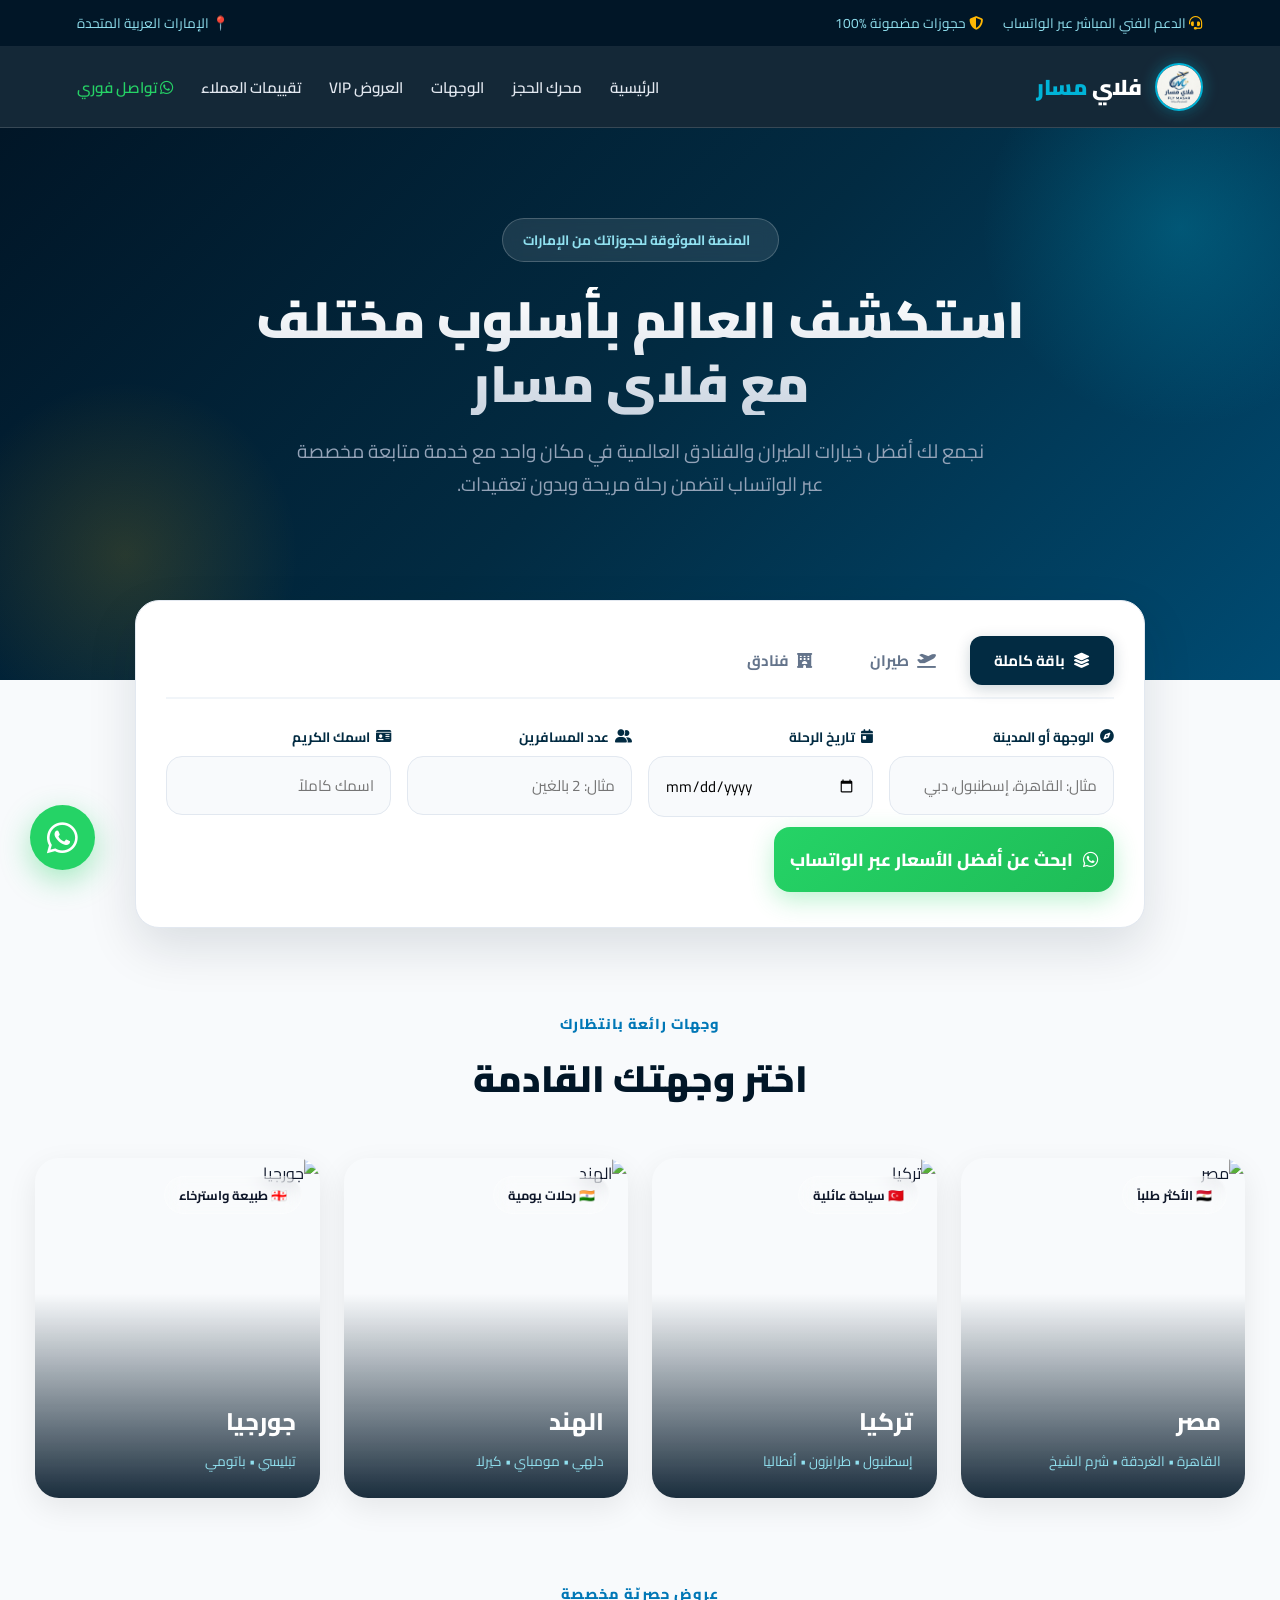
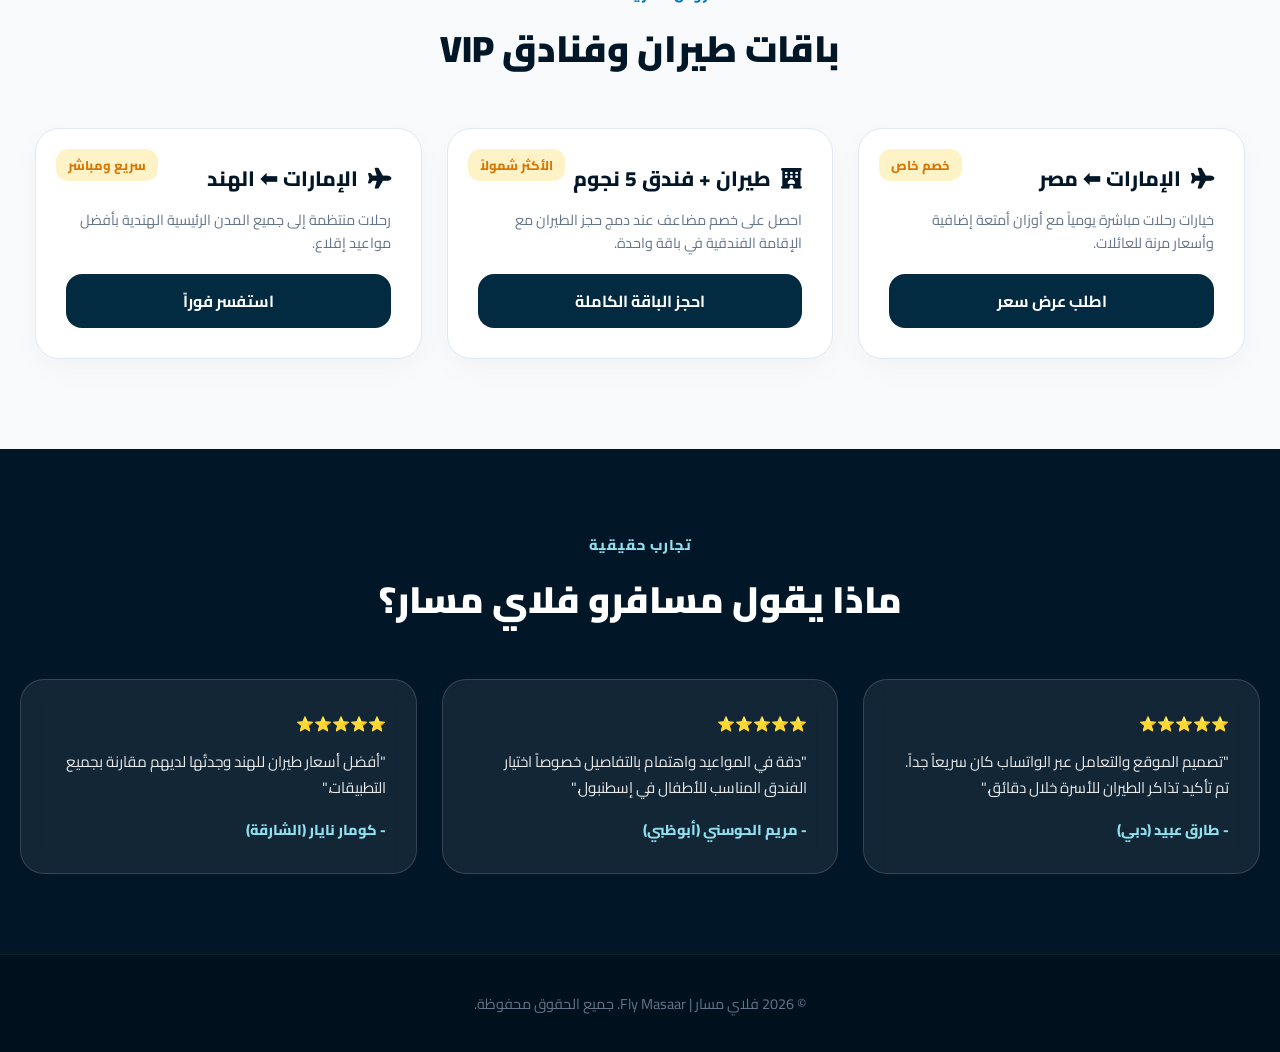
==== commit 65eb081e: "Update index.html" ====
--- a/index.html
+++ b/index.html
@@ -3,27 +3,29 @@
 <head>
     <meta charset="UTF-8">
     <meta name="viewport" content="width=device-width, initial-scale=1.0">
-    <title>فلاي مسار | Fly Masaar - حجوزات طيران وفنادق</title>
-    <!-- FontAwesome للأيقونات -->
+    <title>فلاي مسار | Fly Masaar - التجربة الأرقى لحجوزات الطيران والفنادق</title>
+    <!-- FontAwesome 6 -->
     <link rel="stylesheet" href="https://cdnjs.cloudflare.com/ajax/libs/font-awesome/6.4.0/css/all.min.css">
-    <!-- Google Fonts -->
-    <link href="https://fonts.googleapis.com/css2?family=Cairo:wght@400;600;700;800;900&display=swap" rel="stylesheet">
+    <!-- Google Font: Cairo (Extra Bold & Black) -->
+    <link href="https://fonts.googleapis.com/css2?family=Cairo:wght@300;400;600;700;800;900&display=swap" rel="stylesheet">
+    
     <style>
         :root {
-            --primary-blue: #026388;
-            --dark-blue: #01374d;
-            --accent-blue: #7dd3fc;
-            --light-bg: #f4f9fc;
-            --white: #ffffff;
-            --whatsapp-color: #25d366;
-            --x-color: #000000;
-            --snapchat-color: #fffc00;
-            --instagram-color: #e1306c;
-            --tiktok-color: #000000;
-            --text-dark: #1e293b;
-            --text-muted: #64748b;
-            --border-radius: 16px;
-            --transition: all 0.3s cubic-bezier(0.4, 0, 0.2, 1);
+            --brand-dark: #011627;
+            --brand-navy: #022b42;
+            --brand-primary: #0077b6;
+            --brand-cyan: #00b4d8;
+            --brand-accent: #90e0ef;
+            --brand-gold: #ffb703;
+            --whatsapp-green: #25d366;
+            --glass-bg: rgba(255, 255, 255, 0.07);
+            --glass-border: rgba(255, 255, 255, 0.15);
+            --card-bg: #ffffff;
+            --text-main: #0f172a;
+            --text-sub: #64748b;
+            --radius-lg: 24px;
+            --radius-md: 16px;
+            --transition: all 0.4s cubic-bezier(0.16, 1, 0.3, 1);
         }
 
         * {
@@ -35,992 +37,707 @@
         }
 
         body {
-            background-color: var(--light-bg);
-            color: var(--text-dark);
-            line-height: 1.6;
+            background-color: #f8fafc;
+            color: var(--text-main);
             overflow-x: hidden;
         }
 
-        a {
-            text-decoration: none;
-            color: inherit;
-        }
-
-        /* Top Announcement Bar */
+        a { text-decoration: none; color: inherit; }
+
+        /* --- Top Bar --- */
         .top-bar {
-            background-color: #002534;
-            color: var(--white);
-            padding: 8px 5%;
+            background: var(--brand-dark);
+            color: var(--brand-accent);
+            padding: 10px 6%;
             font-size: 0.85rem;
             display: flex;
             justify-content: space-between;
             align-items: center;
-            border-bottom: 1px solid rgba(255, 255, 255, 0.1);
-        }
-
-        .top-bar-contact {
-            display: flex;
-            gap: 15px;
-        }
-
-        .top-bar-contact a {
-            color: var(--accent-blue);
-            font-weight: 600;
-        }
-
-        /* Sticky Header / Navbar */
+            border-bottom: 1px solid rgba(255,255,255,0.08);
+        }
+
+        .top-bar-left { display: flex; align-items: center; gap: 20px; }
+        .top-bar-left i { color: var(--brand-gold); }
+
+        /* --- Navbar --- */
         header {
             position: sticky;
             top: 0;
-            background-color: var(--dark-blue);
-            color: var(--white);
+            background: rgba(1, 22, 39, 0.92);
+            backdrop-filter: blur(16px);
+            -webkit-backdrop-filter: blur(16px);
             z-index: 1000;
-            box-shadow: 0 4px 20px rgba(0,0,0,0.15);
+            border-bottom: 1px solid var(--glass-border);
         }
 
         .navbar {
             display: flex;
             justify-content: space-between;
             align-items: center;
-            padding: 15px 5%;
-            max-width: 1200px;
+            padding: 16px 6%;
+            max-width: 1300px;
             margin: 0 auto;
         }
 
-        .logo-container {
-            display: flex;
-            align-items: center;
-            gap: 12px;
-        }
-
-        .logo-img {
+        .logo-box {
+            display: flex;
+            align-items: center;
+            gap: 14px;
+        }
+
+        .logo-box img {
+            width: 48px;
             height: 48px;
-            width: 48px;
             border-radius: 50%;
-            object-fit: cover;
-            border: 2px solid var(--accent-blue);
-        }
-
-        .logo-text {
-            font-weight: 800;
-            font-size: 1.3rem;
+            border: 2px solid var(--brand-cyan);
+            box-shadow: 0 0 15px rgba(0, 180, 216, 0.4);
+        }
+
+        .logo-title {
+            font-size: 1.35rem;
+            font-weight: 900;
+            color: #ffffff;
             letter-spacing: -0.5px;
         }
 
-        .nav-links {
+        .logo-title span {
+            color: var(--brand-cyan);
+        }
+
+        .nav-menu {
             display: flex;
             list-style: none;
-            gap: 22px;
-        }
-
-        .nav-links a {
-            color: var(--white);
+            gap: 28px;
+        }
+
+        .nav-menu a {
+            color: #e2e8f0;
             font-weight: 600;
-            transition: var(--transition);
             font-size: 0.95rem;
-            position: relative;
-            padding: 5px 0;
-        }
-
-        .nav-links a:hover {
-            color: var(--accent-blue);
-        }
-
-        .nav-links a::after {
-            content: '';
-            position: absolute;
-            bottom: 0;
-            right: 0;
-            width: 0;
-            height: 2px;
-            background-color: var(--accent-blue);
-            transition: var(--transition);
-        }
-
-        .nav-links a:hover::after {
-            width: 100%;
-        }
-
-        /* Mobile Hamburger Icon */
+            transition: var(--transition);
+        }
+
+        .nav-menu a:hover {
+            color: var(--brand-cyan);
+        }
+
         .mobile-toggle {
             display: none;
-            font-size: 1.5rem;
+            color: #ffffff;
+            font-size: 1.6rem;
             cursor: pointer;
-            color: var(--white);
-        }
-
-        /* Hero Section */
-        .hero {
-            background: linear-gradient(180deg, var(--dark-blue) 0%, var(--primary-blue) 100%);
-            color: var(--white);
+        }
+
+        /* --- Hero Section (Cinematic Cover) --- */
+        .hero-section {
+            position: relative;
+            background: linear-gradient(135deg, #011627 0%, #022b42 50%, #004b72 100%);
+            padding: 90px 20px 140px;
+            color: #ffffff;
             text-align: center;
-            padding: 70px 20px 90px;
+            overflow: hidden;
+        }
+
+        /* Hero Light Glowing Effects */
+        .hero-glow-1 {
+            position: absolute;
+            top: -100px;
+            right: -100px;
+            width: 400px;
+            height: 400px;
+            background: radial-gradient(circle, rgba(0, 180, 216, 0.25) 0%, transparent 70%);
+            border-radius: 50%;
+            pointer-events: none;
+        }
+
+        .hero-glow-2 {
+            position: absolute;
+            bottom: -50px;
+            left: -50px;
+            width: 350px;
+            height: 350px;
+            background: radial-gradient(circle, rgba(255, 183, 3, 0.15) 0%, transparent 70%);
+            border-radius: 50%;
+            pointer-events: none;
+        }
+
+        .hero-badge {
+            display: inline-flex;
+            align-items: center;
+            gap: 8px;
+            background: rgba(255, 255, 255, 0.1);
+            border: 1px solid rgba(255, 255, 255, 0.2);
+            padding: 8px 20px;
+            border-radius: 30px;
+            font-size: 0.85rem;
+            font-weight: 700;
+            color: var(--brand-accent);
+            margin-bottom: 25px;
+            backdrop-filter: blur(8px);
+        }
+
+        .hero-title {
+            font-size: 3.2rem;
+            font-weight: 900;
+            line-height: 1.25;
+            margin-bottom: 20px;
+            background: linear-gradient(180deg, #ffffff 0%, #cbd5e1 100%);
+            -webkit-background-clip: text;
+            -webkit-text-fill-color: transparent;
+        }
+
+        .hero-subtitle {
+            font-size: 1.2rem;
+            max-width: 700px;
+            margin: 0 auto 40px;
+            color: #94a3b8;
+            font-weight: 400;
+            line-height: 1.7;
+        }
+
+        /* --- Floating Search Engine Console --- */
+        .search-console-wrapper {
+            max-width: 1050px;
+            margin: -80px auto 0;
+            padding: 0 20px;
             position: relative;
-        }
-
-        .hero-badge {
-            width: 95px;
-            height: 95px;
-            margin: 0 auto 20px;
-            background-color: var(--white);
-            border-radius: 50%;
-            display: flex;
-            align-items: center;
+            z-index: 100;
+        }
+
+        .search-console {
+            background: #ffffff;
+            border-radius: var(--radius-lg);
+            padding: 35px 30px;
+            box-shadow: 0 20px 50px rgba(1, 22, 39, 0.12);
+            border: 1px solid #e2e8f0;
+        }
+
+        .console-tabs {
+            display: flex;
+            gap: 10px;
+            margin-bottom: 25px;
+            border-bottom: 2px solid #f1f5f9;
+            padding-bottom: 12px;
+        }
+
+        .console-tab {
+            padding: 10px 24px;
+            border-radius: 12px;
+            font-weight: 700;
+            font-size: 0.95rem;
+            color: var(--text-sub);
+            cursor: pointer;
+            transition: var(--transition);
+            display: flex;
+            align-items: center;
+            gap: 8px;
+            background: transparent;
+            border: none;
+        }
+
+        .console-tab.active {
+            background: var(--brand-navy);
+            color: #ffffff;
+            box-shadow: 0 4px 15px rgba(2, 43, 66, 0.2);
+        }
+
+        .search-grid {
+            display: grid;
+            grid-template-columns: repeat(auto-fit, minmax(200px, 1fr));
+            gap: 16px;
+        }
+
+        .input-box {
+            display: flex;
+            flex-direction: column;
+            gap: 6px;
+        }
+
+        .input-box label {
+            font-size: 0.85rem;
+            font-weight: 700;
+            color: var(--brand-navy);
+            display: flex;
+            align-items: center;
+            gap: 6px;
+        }
+
+        .input-box input, .input-box select {
+            padding: 14px 16px;
+            border-radius: var(--radius-md);
+            border: 1.5px solid #e2e8f0;
+            font-size: 0.95rem;
+            outline: none;
+            transition: var(--transition);
+            background: #f8fafc;
+        }
+
+        .input-box input:focus, .input-box select:focus {
+            border-color: var(--brand-primary);
+            background: #ffffff;
+            box-shadow: 0 0 0 4px rgba(0, 119, 182, 0.1);
+        }
+
+        .btn-search {
+            grid-column: 1 / -1;
+            margin-top: 10px;
+            background: linear-gradient(135deg, var(--whatsapp-green) 0%, #1ebc57 100%);
+            color: #ffffff;
+            padding: 16px;
+            border-radius: var(--radius-md);
+            border: none;
+            font-size: 1.1rem;
+            font-weight: 800;
+            cursor: pointer;
+            transition: var(--transition);
+            display: flex;
             justify-content: center;
+            align-items: center;
+            gap: 10px;
+            box-shadow: 0 8px 25px rgba(37, 211, 102, 0.3);
+        }
+
+        .btn-search:hover {
+            transform: translateY(-2px);
+            box-shadow: 0 12px 30px rgba(37, 211, 102, 0.4);
+        }
+
+        /* --- Section Header --- */
+        .section-header {
+            text-align: center;
+            margin: 80px 0 45px;
+        }
+
+        .section-header span {
+            color: var(--brand-primary);
+            font-weight: 800;
+            font-size: 0.9rem;
+            letter-spacing: 1px;
+            text-transform: uppercase;
+        }
+
+        .section-header h2 {
+            font-size: 2.3rem;
+            font-weight: 900;
+            color: var(--brand-dark);
+            margin-top: 6px;
+        }
+
+        /* --- Visual Destination Grid (3D Hover Cards) --- */
+        .destinations-grid {
+            display: grid;
+            grid-template-columns: repeat(auto-fit, minmax(260px, 1fr));
+            gap: 24px;
+            max-width: 1250px;
+            margin: 0 auto;
+            padding: 0 20px;
+        }
+
+        .dest-card {
+            position: relative;
+            height: 340px;
+            border-radius: var(--radius-lg);
             overflow: hidden;
-            border: 4px solid var(--accent-blue);
-            box-shadow: 0 10px 25px rgba(0,0,0,0.2);
-        }
-
-        .hero-badge img {
+            box-shadow: 0 10px 30px rgba(0,0,0,0.08);
+            transition: var(--transition);
+            cursor: pointer;
+            display: block;
+        }
+
+        .dest-card img {
             width: 100%;
             height: 100%;
             object-fit: cover;
-        }
-
-        .hero h1 {
-            font-size: 2.5rem;
-            font-weight: 900;
-            margin-bottom: 15px;
-        }
-
-        .hero p {
-            font-size: 1.15rem;
-            max-width: 650px;
-            margin: 0 auto 30px;
-            opacity: 0.95;
-            font-weight: 400;
-        }
-
-        .hero-buttons {
-            display: flex;
+            transition: transform 0.6s ease;
+        }
+
+        .dest-card-overlay {
+            position: absolute;
+            inset: 0;
+            background: linear-gradient(180deg, rgba(0,0,0,0) 40%, rgba(1, 22, 39, 0.9) 100%);
+            padding: 24px;
+            display: flex;
+            flex-direction: column;
+            justify-content: flex-end;
+            color: #ffffff;
+            transition: var(--transition);
+        }
+
+        .dest-badge {
+            position: absolute;
+            top: 18px;
+            right: 18px;
+            background: rgba(255, 255, 255, 0.2);
+            backdrop-filter: blur(10px);
+            padding: 6px 14px;
+            border-radius: 20px;
+            font-size: 0.8rem;
+            font-weight: 700;
+            border: 1px solid rgba(255, 255, 255, 0.3);
+        }
+
+        .dest-card h3 {
+            font-size: 1.5rem;
+            font-weight: 800;
+            margin-bottom: 4px;
+        }
+
+        .dest-card p {
+            font-size: 0.85rem;
+            color: var(--brand-accent);
+        }
+
+        .dest-card:hover {
+            transform: translateY(-8px);
+            box-shadow: 0 20px 40px rgba(1, 22, 39, 0.25);
+        }
+
+        .dest-card:hover img {
+            transform: scale(1.1);
+        }
+
+        /* --- VIP Offers Section --- */
+        .offers-grid {
+            display: grid;
+            grid-template-columns: repeat(auto-fit, minmax(320px, 1fr));
+            gap: 25px;
+            max-width: 1250px;
+            margin: 0 auto;
+            padding: 0 20px;
+        }
+
+        .offer-card {
+            background: #ffffff;
+            border-radius: var(--radius-lg);
+            padding: 30px;
+            border: 1px solid #e2e8f0;
+            box-shadow: 0 10px 30px rgba(0,0,0,0.03);
+            position: relative;
+            transition: var(--transition);
+        }
+
+        .offer-card:hover {
+            transform: translateY(-5px);
+            border-color: var(--brand-primary);
+            box-shadow: 0 15px 35px rgba(0, 119, 182, 0.12);
+        }
+
+        .offer-tag {
+            position: absolute;
+            top: 20px;
+            left: 20px;
+            background: #fef3c7;
+            color: #d97706;
+            padding: 4px 12px;
+            border-radius: 12px;
+            font-size: 0.8rem;
+            font-weight: 800;
+        }
+
+        .offer-route {
+            font-size: 1.3rem;
+            font-weight: 800;
+            color: var(--brand-dark);
+            margin-bottom: 10px;
+            display: flex;
+            align-items: center;
+            gap: 10px;
+        }
+
+        .offer-desc {
+            font-size: 0.9rem;
+            color: var(--text-sub);
+            margin-bottom: 20px;
+            line-height: 1.6;
+        }
+
+        .btn-offer {
+            display: inline-flex;
             justify-content: center;
-            gap: 15px;
-            flex-wrap: wrap;
-        }
-
-        .btn {
-            padding: 12px 28px;
-            border-radius: 30px;
+            align-items: center;
+            width: 100%;
+            padding: 12px;
+            border-radius: var(--radius-md);
+            background: var(--brand-navy);
+            color: #ffffff;
             font-weight: 700;
-            display: inline-flex;
-            align-items: center;
-            gap: 10px;
-            transition: var(--transition);
-            box-shadow: 0 4px 12px rgba(0,0,0,0.1);
-        }
-
-        .btn:hover {
-            transform: translateY(-3px);
-            box-shadow: 0 6px 20px rgba(0,0,0,0.18);
-        }
-
-        .btn-whatsapp {
-            background-color: var(--whatsapp-color);
-            color: var(--white);
-        }
-
-        .btn-white {
-            background-color: var(--white);
-            color: var(--dark-blue);
-        }
-
-        .features-list {
-            display: flex;
-            justify-content: center;
-            gap: 25px;
-            margin-top: 35px;
-            font-size: 0.9rem;
-            flex-wrap: wrap;
-            opacity: 0.9;
-        }
-
-        /* Stats Bar */
-        .stats-container {
-            max-width: 1000px;
-            margin: -40px auto 40px;
-            background: var(--white);
-            border-radius: var(--border-radius);
-            padding: 25px 20px;
-            display: grid;
-            grid-template-columns: repeat(auto-fit, minmax(200px, 1fr));
-            gap: 20px;
-            box-shadow: 0 10px 30px rgba(0,0,0,0.08);
-            position: relative;
-            z-index: 10;
-            text-align: center;
-        }
-
-        .stat-item h3 {
-            font-size: 1.8rem;
-            color: var(--primary-blue);
-            font-weight: 800;
-        }
-
-        .stat-item p {
-            font-size: 0.85rem;
-            color: var(--text-muted);
-            font-weight: 600;
-        }
-
-        /* Main Container & Section Headers */
-        .container {
-            max-width: 1100px;
-            margin: 0 auto;
-            padding: 40px 20px 60px;
-        }
-
-        .section-header {
-            text-align: center;
-            margin-bottom: 45px;
-        }
-
-        .section-header span {
-            color: var(--primary-blue);
-            font-size: 0.95rem;
-            font-weight: 800;
-            text-transform: uppercase;
-            letter-spacing: 0.5px;
-        }
-
-        .section-header h2 {
-            font-size: 2rem;
-            color: var(--dark-blue);
-            margin-top: 5px;
-            font-weight: 800;
-        }
-
-        /* Services Grid */
-        .services-grid {
+            transition: var(--transition);
+        }
+
+        .btn-offer:hover {
+            background: var(--brand-primary);
+        }
+
+        /* --- Testimonials Glass Box --- */
+        .reviews-section {
+            background: var(--brand-dark);
+            padding: 80px 20px;
+            margin-top: 90px;
+            color: #ffffff;
+        }
+
+        .reviews-grid {
             display: grid;
             grid-template-columns: repeat(auto-fit, minmax(280px, 1fr));
             gap: 25px;
-        }
-
-        .service-card {
-            background: var(--white);
-            padding: 35px 25px;
-            border-radius: var(--border-radius);
+            max-width: 1250px;
+            margin: 0 auto;
+        }
+
+        .review-card {
+            background: var(--glass-bg);
+            border: 1px solid var(--glass-border);
+            padding: 30px;
+            border-radius: var(--radius-lg);
+            backdrop-filter: blur(12px);
+        }
+
+        .stars { color: var(--brand-gold); margin-bottom: 12px; font-size: 0.9rem; }
+        .review-text { font-size: 0.95rem; line-height: 1.7; opacity: 0.9; margin-bottom: 15px; }
+        .reviewer { font-weight: 800; color: var(--brand-accent); font-size: 0.9rem; }
+
+        /* --- Floating WhatsApp Icon --- */
+        .wa-float {
+            position: fixed;
+            bottom: 30px;
+            left: 30px;
+            background: var(--whatsapp-green);
+            color: #ffffff;
+            width: 65px;
+            height: 65px;
+            border-radius: 50%;
+            display: flex;
+            align-items: center;
+            justify-content: center;
+            font-size: 2.2rem;
+            box-shadow: 0 10px 30px rgba(37, 211, 102, 0.4);
+            z-index: 999;
+            transition: var(--transition);
+        }
+
+        .wa-float:hover {
+            transform: scale(1.1);
+        }
+
+        /* --- Footer --- */
+        footer {
+            background: #00111e;
+            color: #64748b;
             text-align: center;
-            box-shadow: 0 4px 20px rgba(0,0,0,0.04);
-            transition: var(--transition);
-            border: 1px solid #e2e8f0;
-        }
-
-        .service-card:hover {
-            transform: translateY(-8px);
-            box-shadow: 0 12px 30px rgba(2, 99, 136, 0.12);
-            border-color: var(--accent-blue);
-        }
-
-        .service-card i {
-            font-size: 2.5rem;
-            color: var(--primary-blue);
-            margin-bottom: 18px;
-        }
-
-        .service-card h3 {
-            margin-bottom: 12px;
-            font-size: 1.3rem;
-            font-weight: 700;
-        }
-
-        .service-card p {
-            color: var(--text-muted);
-            font-size: 0.92rem;
-        }
-
-        /* Booking Section */
-        .booking-section {
-            background-color: var(--white);
-            border-radius: var(--border-radius);
-            padding: 40px 30px;
-            box-shadow: 0 8px 30px rgba(0,0,0,0.06);
-            border: 1px solid #e2e8f0;
-        }
-
-        .booking-tabs {
-            display: flex;
-            justify-content: center;
-            gap: 12px;
-            margin-bottom: 30px;
-        }
-
-        .tab-btn {
-            padding: 10px 28px;
-            border: 2px solid var(--primary-blue);
-            background: transparent;
-            color: var(--primary-blue);
-            font-weight: 700;
-            border-radius: 30px;
-            cursor: pointer;
-            transition: var(--transition);
-            font-size: 0.95rem;
-        }
-
-        .tab-btn.active {
-            background-color: var(--dark-blue);
-            border-color: var(--dark-blue);
-            color: var(--white);
-        }
-
-        .form-grid {
-            display: grid;
-            grid-template-columns: repeat(auto-fit, minmax(220px, 1fr));
-            gap: 18px;
-        }
-
-        .form-group {
-            margin-bottom: 20px;
-        }
-
-        .form-group label {
-            display: block;
-            margin-bottom: 8px;
-            font-weight: 700;
+            padding: 35px 20px;
             font-size: 0.9rem;
-            color: var(--dark-blue);
-        }
-
-        .form-control {
-            width: 100%;
-            padding: 13px 15px;
-            border: 1px solid #cbd5e1;
-            border-radius: 10px;
-            outline: none;
-            font-family: inherit;
-            transition: var(--transition);
-            font-size: 0.95rem;
-        }
-
-        .form-control:focus {
-            border-color: var(--primary-blue);
-            box-shadow: 0 0 0 3px rgba(2, 99, 136, 0.15);
-        }
-
-        .submit-btn {
-            width: 100%;
-            background-color: var(--whatsapp-color);
-            color: var(--white);
-            border: none;
-            padding: 15px;
-            border-radius: 10px;
-            font-weight: 800;
-            font-size: 1.05rem;
-            cursor: pointer;
-            margin-top: 10px;
-            display: flex;
-            justify-content: center;
-            align-items: center;
-            gap: 10px;
-            transition: var(--transition);
-        }
-
-        .submit-btn:hover {
-            background-color: #1ebc57;
-            transform: translateY(-2px);
-        }
-
-        /* Offers Grid */
-        .offers-grid {
-            display: grid;
-            grid-template-columns: repeat(auto-fit, minmax(280px, 1fr));
-            gap: 25px;
-        }
-
-        .offer-card {
-            background: var(--white);
-            border-radius: var(--border-radius);
-            overflow: hidden;
-            box-shadow: 0 4px 15px rgba(0,0,0,0.04);
-            border: 1px solid #e2e8f0;
-            text-align: center;
-            transition: var(--transition);
-        }
-
-        .offer-card:hover {
-            transform: translateY(-5px);
-        }
-
-        .offer-header {
-            background: var(--primary-blue);
-            color: var(--white);
-            padding: 15px;
-            font-weight: 800;
-            font-size: 1.05rem;
-        }
-
-        .offer-body {
-            padding: 25px 20px;
-        }
-
-        .offer-body h3 {
-            margin-bottom: 10px;
-            font-size: 1.2rem;
-        }
-
-        .offer-body p {
-            color: var(--text-muted);
-            font-size: 0.9rem;
-            margin-bottom: 20px;
-        }
-
-        /* Destinations Grid */
-        .destinations-grid {
-            display: grid;
-            grid-template-columns: repeat(auto-fit, minmax(220px, 1fr));
-            gap: 18px;
-        }
-
-        .destination-card {
-            background: var(--white);
-            border-radius: var(--border-radius);
-            padding: 25px 15px;
-            text-align: center;
-            box-shadow: 0 2px 10px rgba(0,0,0,0.03);
-            transition: var(--transition);
-            border: 1px solid #e2e8f0;
-            display: block;
-        }
-
-        .destination-card:hover {
-            transform: translateY(-5px);
-            border-color: var(--primary-blue);
-            box-shadow: 0 8px 20px rgba(2, 99, 136, 0.1);
-        }
-
-        .flag-icon {
-            font-size: 2.2rem;
-            margin-bottom: 10px;
-        }
-
-        /* Testimonials Section */
-        .testimonials-grid {
-            display: grid;
-            grid-template-columns: repeat(auto-fit, minmax(280px, 1fr));
-            gap: 20px;
-        }
-
-        .testimonial-card {
-            background: var(--white);
-            padding: 25px;
-            border-radius: var(--border-radius);
-            box-shadow: 0 4px 15px rgba(0,0,0,0.03);
-            border: 1px solid #e2e8f0;
-        }
-
-        .stars {
-            color: #f59e0b;
-            margin-bottom: 10px;
-        }
-
-        .testimonial-card p {
-            font-size: 0.9rem;
-            color: var(--text-dark);
-            margin-bottom: 15px;
-            font-style: italic;
-        }
-
-        .client-info {
-            font-weight: 700;
-            font-size: 0.85rem;
-            color: var(--primary-blue);
-        }
-
-        /* FAQ Section */
-        .faq-accordion {
-            max-width: 800px;
-            margin: 0 auto;
-        }
-
-        .faq-item {
-            background: var(--white);
-            border-radius: 12px;
-            margin-bottom: 12px;
-            border: 1px solid #e2e8f0;
-            overflow: hidden;
-        }
-
-        .faq-question {
-            padding: 18px 20px;
-            font-weight: 700;
-            cursor: pointer;
-            display: flex;
-            justify-content: space-between;
-            align-items: center;
-            color: var(--dark-blue);
-        }
-
-        .faq-answer {
-            padding: 0 20px 18px;
-            color: var(--text-muted);
-            font-size: 0.92rem;
-            display: none;
-        }
-
-        .faq-item.active .faq-answer {
-            display: block;
-        }
-
-        .faq-item.active .faq-question i {
-            transform: rotate(180deg);
-        }
-
-        /* Why Us Section */
-        .why-us-box {
-            background-color: var(--dark-blue);
-            color: var(--white);
-            padding: 50px 30px;
-            border-radius: var(--border-radius);
-            text-align: center;
-            margin-top: 60px;
-        }
-
-        /* Social Section */
-        .social-section {
-            background-color: var(--white);
-            text-align: center;
-            padding: 45px 20px;
-            border-radius: var(--border-radius);
-            margin-top: 50px;
-            border: 1px solid #e2e8f0;
-        }
-
-        .social-buttons {
-            display: flex;
-            justify-content: center;
-            gap: 15px;
-            flex-wrap: wrap;
-            margin-top: 25px;
-        }
-
-        .social-btn {
-            padding: 12px 22px;
-            border-radius: 25px;
-            color: var(--white);
-            font-weight: 700;
-            display: flex;
-            align-items: center;
-            gap: 8px;
-            font-size: 0.92rem;
-            transition: var(--transition);
-        }
-
-        .social-btn:hover {
-            transform: translateY(-3px);
-            opacity: 0.9;
-        }
-
-        .x-btn { background-color: var(--x-color); }
-        .wa-channel-btn { background-color: var(--whatsapp-color); }
-        .snapchat-btn { background-color: #e0d000; color: #000; }
-        .insta-btn { background-color: var(--instagram-color); }
-        .tiktok-btn { background-color: var(--tiktok-color); }
-
-        /* Floating WhatsApp Button */
-        .floating-wa {
-            position: fixed;
-            bottom: 25px;
-            left: 25px;
-            background-color: var(--whatsapp-color);
-            color: white;
-            width: 60px;
-            height: 60px;
-            border-radius: 50%;
-            display: flex;
-            justify-content: center;
-            align-items: center;
-            font-size: 2rem;
-            box-shadow: 0 5px 20px rgba(0,0,0,0.3);
-            z-index: 9999;
-            transition: var(--transition);
-        }
-
-        .floating-wa:hover {
-            transform: scale(1.1);
-        }
-
-        /* Footer */
-        footer {
-            background-color: #002534;
-            color: var(--white);
-            text-align: center;
-            padding: 30px;
-            font-size: 0.9rem;
-            margin-top: 60px;
             border-top: 1px solid rgba(255,255,255,0.05);
         }
 
-        /* Responsive Breakpoints */
-        @media (max-width: 868px) {
-            .nav-links {
+        /* Mobile Adaptation */
+        @media (max-width: 768px) {
+            .hero-title { font-size: 2.1rem; }
+            .hero-subtitle { font-size: 1rem; }
+            .nav-menu {
                 position: absolute;
                 top: 100%;
                 left: 0;
                 width: 100%;
-                background-color: var(--dark-blue);
+                background: var(--brand-dark);
                 flex-direction: column;
                 padding: 20px;
-                gap: 15px;
                 display: none;
-                box-shadow: 0 10px 20px rgba(0,0,0,0.2);
             }
-
-            .nav-links.show {
-                display: flex;
-            }
-
-            .mobile-toggle {
-                display: block;
-            }
-
-            .hero h1 { font-size: 1.8rem; }
-            .hero p { font-size: 1rem; }
-            .top-bar { flex-direction: column; gap: 5px; text-align: center; }
+            .nav-menu.active { display: flex; }
+            .mobile-toggle { display: block; }
+            .search-console { padding: 20px 15px; }
         }
     </style>
 </head>
 <body>
 
-    <!-- Top Announcement Bar -->
+    <!-- Top Info Bar -->
     <div class="top-bar">
-        <div>📍 خدمة متميزة لحجوزات الطيران والفنادق من الإمارات للعالم</div>
-        <div class="top-bar-contact">
-            <span>تواصل مباشر: <a href="https://wa.me/971557701913" target="_blank">+971 55 770 1913</a></span>
+        <div class="top-bar-left">
+            <span><i class="fa-solid fa-headset"></i> الدعم الفني المباشر عبر الواتساب</span>
+            <span><i class="fa-solid fa-shield-halved"></i> حجوزات مضمونة %100</span>
+        </div>
+        <div>
+            <span>📍 الإمارات العربية المتحدة</span>
         </div>
     </div>
 
-    <!-- Header / Navbar -->
+    <!-- Main Navigation Header -->
     <header>
         <div class="navbar">
-            <div class="logo-container">
-                <img src="logo.png" alt="فلاي مسار" class="logo-img" onerror="this.onerror=null; this.src='https://via.placeholder.com/50?text=FM';">
-                <span class="logo-text">فلاي مسار | Fly Masaar</span>
-            </div>
-            
-            <div class="mobile-toggle" onclick="toggleMenu()">
-                <i class="fa-solid fa-bars" id="menuIcon"></i>
-            </div>
-
-            <ul class="nav-links" id="navLinks">
-                <li><a href="#hero" onclick="closeMenu()">الرئيسية</a></li>
-                <li><a href="#services" onclick="closeMenu()">خدماتنا</a></li>
-                <li><a href="#booking" onclick="closeMenu()">الحجوزات</a></li>
-                <li><a href="#offers" onclick="closeMenu()">العروض</a></li>
-                <li><a href="#destinations" onclick="closeMenu()">الوجهات</a></li>
-                <li><a href="#testimonials" onclick="closeMenu()">آراء العملاء</a></li>
-                <li><a href="#faq" onclick="closeMenu()">الأسئلة الشائعة</a></li>
-                <li><a href="#contact" onclick="closeMenu()">تواصل معنا</a></li>
+            <div class="logo-box">
+                <img src="logo.png" alt="فلاي مسار" onerror="this.onerror=null; this.src='https://via.placeholder.com/50?text=FM';">
+                <div class="logo-title">فلاي <span>مسار</span></div>
+            </div>
+
+            <div class="mobile-toggle" onclick="toggleNav()">
+                <i class="fa-solid fa-bars-staggered"></i>
+            </div>
+
+            <ul class="nav-menu" id="navMenu">
+                <li><a href="#hero">الرئيسية</a></li>
+                <li><a href="#search">محرك الحجز</a></li>
+                <li><a href="#destinations">الوجهات</a></li>
+                <li><a href="#offers">العروض VIP</a></li>
+                <li><a href="#reviews">تقييمات العملاء</a></li>
+                <li><a href="https://wa.me/971557701913" target="_blank" style="color: var(--whatsapp-green);"><i class="fa-brands fa-whatsapp"></i> تواصل فوري</a></li>
             </ul>
         </div>
     </header>
 
-    <!-- Hero Section -->
-    <section id="hero" class="hero">
+    <!-- Hero Section (Cinema Cover Experience) -->
+    <section id="hero" class="hero-section">
+        <div class="hero-glow-1"></div>
+        <div class="hero-glow-2"></div>
+
         <div class="hero-badge">
-            <img src="logo.png" alt="شعار فلاي مسار" onerror="this.onerror=null; this.src='https://via.placeholder.com/95?text=FM';">
-        </div>
-        <h1>سافر بثقة وسهولة مع فلاي مسار</h1>
-        <p>نوفر لك أفضل حجوزات الطيران والفنادق والبرامج السياحية المتكاملة بأسعار منافسة ومتابعة مباشرة عبر الواتساب.</p>
-        <div class="hero-buttons">
-            <a href="#booking" class="btn btn-white"><i class="fa-solid fa-plane-departure"></i> احجز رحلتك الآن</a>
-            <a href="https://wa.me/971557701913" target="_blank" class="btn btn-whatsapp"><i class="fa-brands fa-whatsapp"></i> تحدث معنا عبر الواتساب</a>
-        </div>
-        <div class="features-list">
-            <span>✔ استجابة سريعة</span>
-            <span>✔ خيارات طيران متنوعة</span>
-            <span>✔ أسعار تنافسية</span>
-            <span>✔ دعم متواصل</span>
-        </div>
+            <i class="fa-solid fa-sparkles"></i> المنصة الموثوقة لحجوزاتك من الإمارات
+        </div>
+        <h1 class="hero-title">استكشف العالم بأسلوب مختلف<br>مع فلاي مسار</h1>
+        <p class="hero-subtitle">نجمع لك أفضل خيارات الطيران والفنادق العالمية في مكان واحد مع خدمة متابعة مخصصة عبر الواتساب لتضمن رحلة مريحة وبدون تعقيدات.</p>
     </section>
 
-    <!-- Stats Bar -->
-    <div class="stats-container">
-        <div class="stat-item">
-            <h3>+1,500</h3>
-            <p>رحلة تم تنظيمها</p>
-        </div>
-        <div class="stat-item">
-            <h3>%99</h3>
-            <p>رضا العملاء</p>
-        </div>
-        <div class="stat-item">
-            <h3>+50</h3>
-            <p>وجهة عالمية</p>
-        </div>
-        <div class="stat-item">
-            <h3>24/7</h3>
-            <p>دعم عبر الواتساب</p>
-        </div>
-    </div>
-
-    <div class="container">
-
-        <!-- Services Section -->
-        <section id="services">
-            <div class="section-header">
-                <span>✈ خدمات فلاي مسار</span>
-                <h2>كل ما تحتاجه لرحلة مريحة</h2>
-                <p>خيارات متكاملة لتسهيل رحلتك القادمة بأفضل الأسعار</p>
-            </div>
-            <div class="services-grid">
-                <div class="service-card">
-                    <i class="fa-solid fa-plane-up"></i>
-                    <h3>حجوزات الطيران</h3>
-                    <p>بحث شامل عن أفضل رحلات الطيران المقارنة بين خطوط الطيران والمواعيد بأسعار تنافسية.</p>
-                </div>
-                <div class="service-card">
-                    <i class="fa-solid fa-hotel"></i>
-                    <h3>حجوزات الفنادق</h3>
-                    <p>إقامات في أرقى الفنادق والشقق الفندقية للعائلات والأفراد بأسعار خاصة وقريبة من الخدمات.</p>
-                </div>
-                <div class="service-card">
-                    <i class="fa-solid fa-map-location-dot"></i>
-                    <h3>البرامج السياحية</h3>
-                    <p>ترتيب جداول سياحية ورحلات داخلية مخصصة تناسب تفضيلاتك وميزانيتك.</p>
-                </div>
-            </div>
-        </section>
-
-        <!-- Booking Form Section -->
-        <section id="booking" style="margin-top: 60px;">
-            <div class="section-header">
-                <span>📋 طلب حجز جديد</span>
-                <h2>أرسل تفاصيل رحلتك</h2>
-                <p>أدخل البيانات وسنقوم بالبحث وإرسال أفضل الخيارات لك على الواتساب فوراً</p>
-            </div>
-            <div class="booking-section">
-                <div class="booking-tabs">
-                    <button class="tab-btn active" onclick="switchTab('hotel')"><i class="fa-solid fa-hotel"></i> حجز فندق</button>
-                    <button class="tab-btn" onclick="switchTab('flight')"><i class="fa-solid fa-plane"></i> حجز طيران</button>
-                </div>
-
-                <form id="bookingForm" onsubmit="handleBooking(event)">
-                    <div class="form-grid">
-                        <div class="form-group">
-                            <label><i class="fa-solid fa-location-dot"></i> الوجهة / المدينة</label>
-                            <input type="text" id="destination" class="form-control" placeholder="مثال: القاهرة، دبي، إسطنبول" required>
-                        </div>
-                        <div class="form-group">
-                            <label><i class="fa-solid fa-calendar-days"></i> تاريخ السفر / الوصول</label>
-                            <input type="date" id="date" class="form-control" required>
-                        </div>
-                        <div class="form-group">
-                            <label><i class="fa-solid fa-users"></i> عدد المسافرين / الغرف</label>
-                            <input type="text" id="guests" class="form-control" placeholder="مثال: بالغين 2 + طفل" required>
-                        </div>
-                        <div class="form-group">
-                            <label><i class="fa-solid fa-user"></i> اسمك الكريم</label>
-                            <input type="text" id="clientName" class="form-control" placeholder="الاسم الأول والأخير" required>
-                        </div>
+    <!-- Floating Search Engine Console -->
+    <div id="search" class="search-console-wrapper">
+        <div class="search-console">
+            <div class="console-tabs">
+                <button class="console-tab active" onclick="setBookingType('طيران وفندق', this)"><i class="fa-solid fa-layer-group"></i> باقة كاملة</button>
+                <button class="console-tab" onclick="setBookingType('طيران فقط', this)"><i class="fa-solid fa-plane-departure"></i> طيران</button>
+                <button class="console-tab" onclick="setBookingType('فندق فقط', this)"><i class="fa-solid fa-hotel"></i> فنادق</button>
+            </div>
+
+            <form id="bookingForm" onsubmit="submitToWhatsapp(event)">
+                <div class="search-grid">
+                    <div class="input-box">
+                        <label><i class="fa-solid fa-compass"></i> الوجهة أو المدينة</label>
+                        <input type="text" id="destInput" placeholder="مثال: القاهرة، إسطنبول، دبي" required>
                     </div>
-                    <div class="form-group">
-                        <label><i class="fa-solid fa-comment-dots"></i> ملاحظات إضافية (اختياري)</label>
-                        <textarea id="notes" class="form-control" rows="3" placeholder="وزن إضافي، طيران مباشر، إطلالة خاصة..."></textarea>
+                    <div class="input-box">
+                        <label><i class="fa-solid fa-calendar-day"></i> تاريخ الرحلة</label>
+                        <input type="date" id="dateInput" required>
                     </div>
-                    <button type="submit" class="submit-btn">
-                        <i class="fa-brands fa-whatsapp"></i> إرسال طلب الحجز للواتساب
-                    </button>
-                </form>
-            </div>
-        </section>
-
-        <!-- Offers Section -->
-        <section id="offers" style="margin-top: 60px;">
-            <div class="section-header">
-                <span>🔥 عروض خاصة</span>
-                <h2>أفضل العروض الحالية</h2>
-                <p>اختر من بين العروض الأكثر طلباً لهذا الموسم</p>
-            </div>
-            <div class="offers-grid">
-                <div class="offer-card">
-                    <div class="offer-header">الإمارات ⬅ مصر</div>
-                    <div class="offer-body">
-                        <h3>رحلات القاهرة والإسكندرية</h3>
-                        <p>رحلات مباشرة بأسعار مميزة وأوزان مريحة للحقائب.</p>
-                        <a href="#booking" class="btn btn-whatsapp" style="width: 100%; justify-content: center;">استفسر عن السعر</a>
+                    <div class="input-box">
+                        <label><i class="fa-solid fa-user-group"></i> عدد المسافرين</label>
+                        <input type="text" id="guestsInput" placeholder="مثال: 2 بالغين" required>
+                    </div>
+                    <div class="input-box">
+                        <label><i class="fa-solid fa-id-card"></i> اسمك الكريم</label>
+                        <input type="text" id="nameInput" placeholder="اسمك كاملاً" required>
                     </div>
                 </div>
-                <div class="offer-card">
-                    <div class="offer-header">الإمارات ⬅ الهند</div>
-                    <div class="offer-body">
-                        <h3>عروض كيرلا ودلهي ومومباي</h3>
-                        <p>خيارات رحلات يومية تناسب مواعيدك وميزانيتك.</p>
-                        <a href="#booking" class="btn btn-whatsapp" style="width: 100%; justify-content: center;">اطلب السعر الآن</a>
-                    </div>
+
+                <button type="submit" class="btn-search">
+                    <i class="fa-brands fa-whatsapp"></i> ابحث عن أفضل الأسعار عبر الواتساب
+                </button>
+            </form>
+        </div>
+    </div>
+
+    <!-- Visual Destinations Grid -->
+    <section id="destinations">
+        <div class="section-header">
+            <span>وجهات رائعة بانتظارك</span>
+            <h2>اختر وجهتك القادمة</h2>
+        </div>
+
+        <div class="destinations-grid">
+            <div class="dest-card" onclick="quickBook('مصر - القاهرة/الغردقة')">
+                <img src="https://images.unsplash.com/photo-1572252009286-268acec5ca0a?auto=format&fit=crop&w=800&q=80" alt="مصر">
+                <div class="dest-badge">🇪🇬 الأكثر طلباً</div>
+                <div class="dest-card-overlay">
+                    <h3>مصر</h3>
+                    <p>القاهرة • الغردقة • شرم الشيخ</p>
                 </div>
-                <div class="offer-card">
-                    <div class="offer-header"><i class="fa-solid fa-hotel"></i> + <i class="fa-solid fa-plane"></i> باقة متكاملة</div>
-                    <div class="offer-body">
-                        <h3>طيران + إقامة فندقية</h3>
-                        <p>وفّر أكثر عند حجز الطيران والفندق معاً في باقة واحدة.</p>
-                        <a href="#booking" class="btn btn-whatsapp" style="width: 100%; justify-content: center;">اطلب الباقة</a>
-                    </div>
+            </div>
+
+            <div class="dest-card" onclick="quickBook('تركيا - إسطنبول')">
+                <img src="https://images.unsplash.com/photo-1524231757912-21f4fe3a7200?auto=format&fit=crop&w=800&q=80" alt="تركيا">
+                <div class="dest-badge">🇹🇷 سياحة عائلية</div>
+                <div class="dest-card-overlay">
+                    <h3>تركيا</h3>
+                    <p>إسطنبول • طرابزون • أنطاليا</p>
                 </div>
             </div>
-        </section>
-
-        <!-- Destinations Section -->
-        <section id="destinations" style="margin-top: 60px;">
-            <div class="section-header">
-                <span>🌍 الوجهات الأكثر طلباً</span>
-                <h2>وجهات مميزة لرحلتك</h2>
-            </div>
-            <div class="destinations-grid">
-                <a href="#booking" class="destination-card">
-                    <div class="flag-icon">🇪🇬</div>
-                    <h3>مصر</h3>
-                    <p>القاهرة • شرم الشيخ • الغردقة</p>
-                </a>
-                <a href="#booking" class="destination-card">
-                    <div class="flag-icon">🇮🇳</div>
+
+            <div class="dest-card" onclick="quickBook('الهند - كيرلا/دلهي')">
+                <img src="https://images.unsplash.com/photo-1564507592333-c60657eea523?auto=format&fit=crop&w=800&q=80" alt="الهند">
+                <div class="dest-badge">🇮🇳 رحلات يومية</div>
+                <div class="dest-card-overlay">
                     <h3>الهند</h3>
                     <p>دلهي • مومباي • كيرلا</p>
-                </a>
-                <a href="#booking" class="destination-card">
-                    <div class="flag-icon">🇹🇷</div>
-                    <h3>تركيا</h3>
-                    <p>إسطنبول • طرابزون</p>
-                </a>
-                <a href="#booking" class="destination-card">
-                    <div class="flag-icon">🇬🇪</div>
+                </div>
+            </div>
+
+            <div class="dest-card" onclick="quickBook('جورجيا - تبليسي')">
+                <img src="https://images.unsplash.com/photo-1565008447742-97f6f38c985c?auto=format&fit=crop&w=800&q=80" alt="جورجيا">
+                <div class="dest-badge">🇬🇪 طبيعة واسترخاء</div>
+                <div class="dest-card-overlay">
                     <h3>جورجيا</h3>
                     <p>تبليسي • باتومي</p>
-                </a>
-                <a href="#booking" class="destination-card">
-                    <div class="flag-icon">🇦🇿</div>
-                    <h3>أذربيجان</h3>
-                    <p>باكو • قبلا</p>
-                </a>
-                <a href="#booking" class="destination-card">
-                    <div class="flag-icon">🇲🇾</div>
-                    <h3>ماليزيا</h3>
-                    <p>كوالالمبور • لنكاوي</p>
-                </a>
-                <a href="#booking" class="destination-card">
-                    <div class="flag-icon">🇹🇭</div>
-                    <h3>تايلاند</h3>
-                    <p>بانكوك • بوكيت</p>
-                </a>
-                <a href="#booking" class="destination-card">
-                    <div class="flag-icon">🇫🇷</div>
-                    <h3>فرنسا</h3>
-                    <p>باريس • نيس</p>
-                </a>
-            </div>
-        </section>
-
-        <!-- Testimonials Section -->
-        <section id="testimonials" style="margin-top: 60px;">
-            <div class="section-header">
-                <span>💬 آراء المسافرين</span>
-                <h2>ماذا يقول عملاؤنا؟</h2>
-            </div>
-            <div class="testimonials-grid">
-                <div class="testimonial-card">
-                    <div class="stars">⭐⭐⭐⭐⭐</div>
-                    <p>"خدمة ممتازة وسريعة جداً. حجزت طيران للقاهرة وتم ترتيب العرض في دقائق بأسعار ممتازة."</p>
-                    <div class="client-info">- أحمد السيد (دبي)</div>
                 </div>
-                <div class="testimonial-card">
-                    <div class="stars">⭐⭐⭐⭐⭐</div>
-                    <p>"تعامل راقي ومتابعة مستمرة عبر الواتساب حتى بعد حجز الفندق. أنصح بالتعامل مع فلاي مسار."</p>
-                    <div class="client-info">- خالد الشامسي (الشارقة)</div>
-                </div>
-                <div class="testimonial-card">
-                    <div class="stars">⭐⭐⭐⭐⭐</div>
-                    <p>"أفضل خيارات لحجوزات الطيران إلى الهند، استجابة سريعة وأسعار أفضل من تطبيقات كثيرة."</p>
-                    <div class="client-info">- راجيش كومار (أبوظبي)</div>
-                </div>
-            </div>
-        </section>
-
-        <!-- FAQ Section -->
-        <section id="faq" style="margin-top: 60px;">
-            <div class="section-header">
-                <span>❓ الأسئلة الشائعة</span>
-                <h2>إجابات على استفساراتك</h2>
-            </div>
-            <div class="faq-accordion">
-                <div class="faq-item">
-                    <div class="faq-question" onclick="toggleFaq(this)">
-                        كيف يتم حجز الرحلة ودفع القيمة؟
-                        <i class="fa-solid fa-chevron-down"></i>
-                    </div>
-                    <div class="faq-answer">
-                        بعد إرسال طلبك عبر النموذج، نقوم بالبحث وتزويدك بأفضل الأسعار على الواتساب. عند اعتمادك للعرض تختار طريقة الدفع الأنسب لتأكيد الحجز فوراً.
-                    </div>
-                </div>
-                <div class="faq-item">
-                    <div class="faq-question" onclick="toggleFaq(this)">
-                        هل تتوفر تعديلات أو إلغاء للحجوزات؟
-                        <i class="fa-solid fa-chevron-down"></i>
-                    </div>
-                    <div class="faq-answer">
-                        نعم، يعتمد التعديل والإلغاء على شروط سياسة شركة الطيران أو الفندق المكتوبة في التذكرة، ونقوم بمساعدتك في تقديم الطلب مباشرة.
-                    </div>
-                </div>
-                <div class="faq-item">
-                    <div class="faq-question" onclick="toggleFaq(this)">
-                        هل يوجد دعم خلال أوقات السفر؟
-                        <i class="fa-solid fa-chevron-down"></i>
-                    </div>
-                    <div class="faq-answer">
-                        نعم، فريق فلاي مسار متواجد ومتابع معك عبر الواتساب للرد على أي استفسارات أو مواجهة أي طارئ أثناء السفر.
-                    </div>
-                </div>
-            </div>
-        </section>
-
-        <!-- Why Us Section -->
-        <section id="why-us" class="why-us-box">
-            <div class="section-header" style="color: var(--white); margin-bottom: 30px;">
-                <span style="color: var(--accent-blue);">★ تميّز معنا</span>
-                <h2 style="color: var(--white);">لماذا تختار فلاي مسار؟</h2>
-            </div>
-            <div class="services-grid">
-                <div style="background: rgba(255,255,255,0.06); padding: 20px; border-radius: 12px;">
-                    <i class="fa-solid fa-tags" style="color: var(--accent-blue); font-size: 1.8rem; margin-bottom: 10px;"></i>
-                    <h3>أسعار منافسة</h3>
-                    <p style="font-size: 0.88rem; opacity: 0.85;">نبحث لك عن الخيارات الأنسب لميزانيتك وتفضيلاتك.</p>
-                </div>
-                <div style="background: rgba(255,255,255,0.06); padding: 20px; border-radius: 12px;">
-                    <i class="fa-solid fa-bolt" style="color: var(--accent-blue); font-size: 1.8rem; margin-bottom: 10px;"></i>
-                    <h3>استجابة فورية</h3>
-                    <p style="font-size: 0.88rem; opacity: 0.85;">تواصل مباشر وسريع معنا على الواتساب دون تعقيد.</p>
-                </div>
-                <div style="background: rgba(255,255,255,0.06); padding: 20px; border-radius: 12px;">
-                    <i class="fa-solid fa-headset" style="color: var(--accent-blue); font-size: 1.8rem; margin-bottom: 10px;"></i>
-                    <h3>متابعة مخصصة</h3>
-                    <p style="font-size: 0.88rem; opacity: 0.85;">نرافقك خطوة بخطوة من بداية البحث وحتى العودة.</p>
-                </div>
-            </div>
-        </section>
-
-        <!-- Social Media & Contact Section -->
-        <section id="contact" class="social-section">
-            <h2>تواصل مع فلاي مسار</h2>
-            <p>اختر القناة المناسبة لك للتواصل والتغطية اليومية للعروض:</p>
-            <div class="social-buttons">
-                <a href="https://wa.me/971557701913" target="_blank" class="social-btn wa-channel-btn">
-                    <i class="fa-brands fa-whatsapp"></i> واتساب مباشر
-                </a>
-                <a href="https://whatsapp.com/channel/0029VbCecAVHltY5S5De961J" target="_blank" class="social-btn wa-channel-btn" style="background-color: #075e54;">
-                    <i class="fa-solid fa-bullhorn"></i> قناة الواتساب
-                </a>
-                <a href="https://x.com/flymasaar" target="_blank" class="social-btn x-btn">
-                    <i class="fa-brands fa-x-twitter"></i> منصة X
-                </a>
-                <a href="https://www.snapchat.com/add/flymasaartravel?share_id=Tu-yhGlv9Tc&locale=ar-AA" target="_blank" class="social-btn snapchat-btn">
-                    <i class="fa-brands fa-snapchat"></i> Snapchat
-                </a>
-            </div>
-        </section>
-
-    </div>
-
-    <!-- Floating WhatsApp Button -->
-    <a href="https://wa.me/971557701913" target="_blank" class="floating-wa" title="تحدث معنا على الواتساب">
+            </div>
+        </div>
+    </section>
+
+    <!-- VIP Offers Section -->
+    <section id="offers">
+        <div class="section-header">
+            <span>عروض حصريّة مخصصة</span>
+            <h2>باقات طيران وفنادق VIP</h2>
+        </div>
+
+        <div class="offers-grid">
+            <div class="offer-card">
+                <div class="offer-tag">خصم خاص</div>
+                <div class="offer-route"><i class="fa-solid fa-plane"></i> الإمارات ⬅ مصر</div>
+                <div class="offer-desc">خيارات رحلات مباشرة يومياً مع أوزان أمتعة إضافية وأسعار مرنة للعائلات.</div>
+                <a href="#search" class="btn-offer">اطلب عرض سعر</a>
+            </div>
+
+            <div class="offer-card">
+                <div class="offer-tag">الأكثر شمولاً</div>
+                <div class="offer-route"><i class="fa-solid fa-hotel"></i> طيران + فندق 5 نجوم</div>
+                <div class="offer-desc">احصل على خصم مضاعف عند دمج حجز الطيران مع الإقامة الفندقية في باقة واحدة.</div>
+                <a href="#search" class="btn-offer">احجز الباقة الكاملة</a>
+            </div>
+
+            <div class="offer-card">
+                <div class="offer-tag">سريع ومباشر</div>
+                <div class="offer-route"><i class="fa-solid fa-plane"></i> الإمارات ⬅ الهند</div>
+                <div class="offer-desc">رحلات منتظمة إلى جميع المدن الرئيسية الهندية بأفضل مواعيد إقلاع.</div>
+                <a href="#search" class="btn-offer">استفسر فوراً</a>
+            </div>
+        </div>
+    </section>
+
+    <!-- Glass Testimonials -->
+    <section id="reviews" class="reviews-section">
+        <div class="section-header" style="margin-top: 0;">
+            <span style="color: var(--brand-accent);">تجارب حقيقية</span>
+            <h2 style="color: #ffffff;">ماذا يقول مسافرو فلاي مسار؟</h2>
+        </div>
+
+        <div class="reviews-grid">
+            <div class="review-card">
+                <div class="stars">⭐⭐⭐⭐⭐</div>
+                <p class="review-text">"تصميم الموقع والتعامل عبر الواتساب كان سريعاً جداً. تم تأكيد تذاكر الطيران للأسرة خلال دقائق."</p>
+                <div class="reviewer">- طارق عبيد (دبي)</div>
+            </div>
+            <div class="review-card">
+                <div class="stars">⭐⭐⭐⭐⭐</div>
+                <p class="review-text">"دقة في المواعيد واهتمام بالتفاصيل خصوصاً اختيار الفندق المناسب للأطفال في إسطنبول."</p>
+                <div class="reviewer">- مريم الحوسني (أبوظبي)</div>
+            </div>
+            <div class="review-card">
+                <div class="stars">⭐⭐⭐⭐⭐</div>
+                <p class="review-text">"أفضل أسعار طيران للهند وجدتُها لديهم مقارنة بجميع التطبيقات."</p>
+                <div class="reviewer">- كومار نايار (الشارقة)</div>
+            </div>
+        </div>
+    </section>
+
+    <!-- Floating WhatsApp CTA -->
+    <a href="https://wa.me/971557701913" target="_blank" class="wa-float" title="تواصل معنا مباشر">
         <i class="fa-brands fa-whatsapp"></i>
     </a>
 
@@ -1029,69 +746,35 @@
         <p>© 2026 فلاي مسار | Fly Masaar. جميع الحقوق محفوظة.</p>
     </footer>
 
-    <!-- JavaScript Logic -->
+    <!-- Interactive Script -->
     <script>
-        let currentType = 'فندق';
-
-        // Toggle Tab Function
-        function switchTab(type) {
-            const buttons = document.querySelectorAll('.tab-btn');
-            buttons.forEach(btn => btn.classList.remove('active'));
-
-            if(type === 'hotel') {
-                buttons[0].classList.add('active');
-                currentType = 'فندق';
-            } else {
-                buttons[1].classList.add('active');
-                currentType = 'طيران';
-            }
-        }
-
-        // WhatsApp Form Handler
-        function handleBooking(e) {
+        let selectedService = 'طيران وفندق';
+
+        function setBookingType(type, btn) {
+            selectedService = type;
+            document.querySelectorAll('.console-tab').forEach(b => b.classList.remove('active'));
+            btn.classList.add('active');
+        }
+
+        function submitToWhatsapp(e) {
             e.preventDefault();
-
-            const destination = document.getElementById('destination').value.trim();
-            const date = document.getElementById('date').value;
-            const guests = document.getElementById('guests').value.trim();
-            const name = document.getElementById('clientName').value.trim();
-            const notes = document.getElementById('notes').value.trim();
-
-            const rawMessage = `مرحباً فلاي مسار 👋\nأود تقديم طلب حجز جديد:\n\n*نوع الطلب:* ${currentType}\n*الوجهة:* ${destination}\n*التاريخ:* ${date}\n*التفاصيل/الأشخاص:* ${guests}\n*اسم العميل:* ${name}\n*ملاحظات:* ${notes || 'لا يوجد'}`;
-
-            const whatsappNumber = '971557701913';
-            const encodedMessage = encodeURIComponent(rawMessage);
+            const dest = document.getElementById('destInput').value;
+            const date = document.getElementById('dateInput').value;
+            const guests = document.getElementById('guestsInput').value;
+            const name = document.getElementById('nameInput').value;
+
+            const msg = `مرحباً فلاي مسار 👋\nأود طلب حجز جديد عبر الموقع:\n\n*الخدمة:* ${selectedService}\n*الوجهة:* ${dest}\n*التاريخ:* ${date}\n*عدد المسافرين:* ${guests}\n*الاسم:* ${name}`;
             
-            window.open(`https://wa.me/${whatsappNumber}?text=${encodedMessage}`, '_blank');
-        }
-
-        // Mobile Menu Functions
-        function toggleMenu() {
-            const nav = document.getElementById('navLinks');
-            const icon = document.getElementById('menuIcon');
-            nav.classList.toggle('show');
-            
-            if(nav.classList.contains('show')) {
-                icon.classList.remove('fa-bars');
-                icon.classList.add('fa-xmark');
-            } else {
-                icon.classList.remove('fa-xmark');
-                icon.classList.add('fa-bars');
-            }
-        }
-
-        function closeMenu() {
-            const nav = document.getElementById('navLinks');
-            const icon = document.getElementById('menuIcon');
-            nav.classList.remove('show');
-            icon.classList.remove('fa-xmark');
-            icon.classList.add('fa-bars');
-        }
-
-        // FAQ Accordion Toggle
-        function toggleFaq(element) {
-            const faqItem = element.parentElement;
-            faqItem.classList.toggle('active');
+            window.open(`https://wa.me/971557701913?text=${encodeURIComponent(msg)}`, '_blank');
+        }
+
+        function quickBook(destName) {
+            document.getElementById('destInput').value = destName;
+            document.getElementById('search').scrollIntoView({ behavior: 'smooth' });
+        }
+
+        function toggleNav() {
+            document.getElementById('navMenu').classList.toggle('active');
         }
     </script>
 </body>
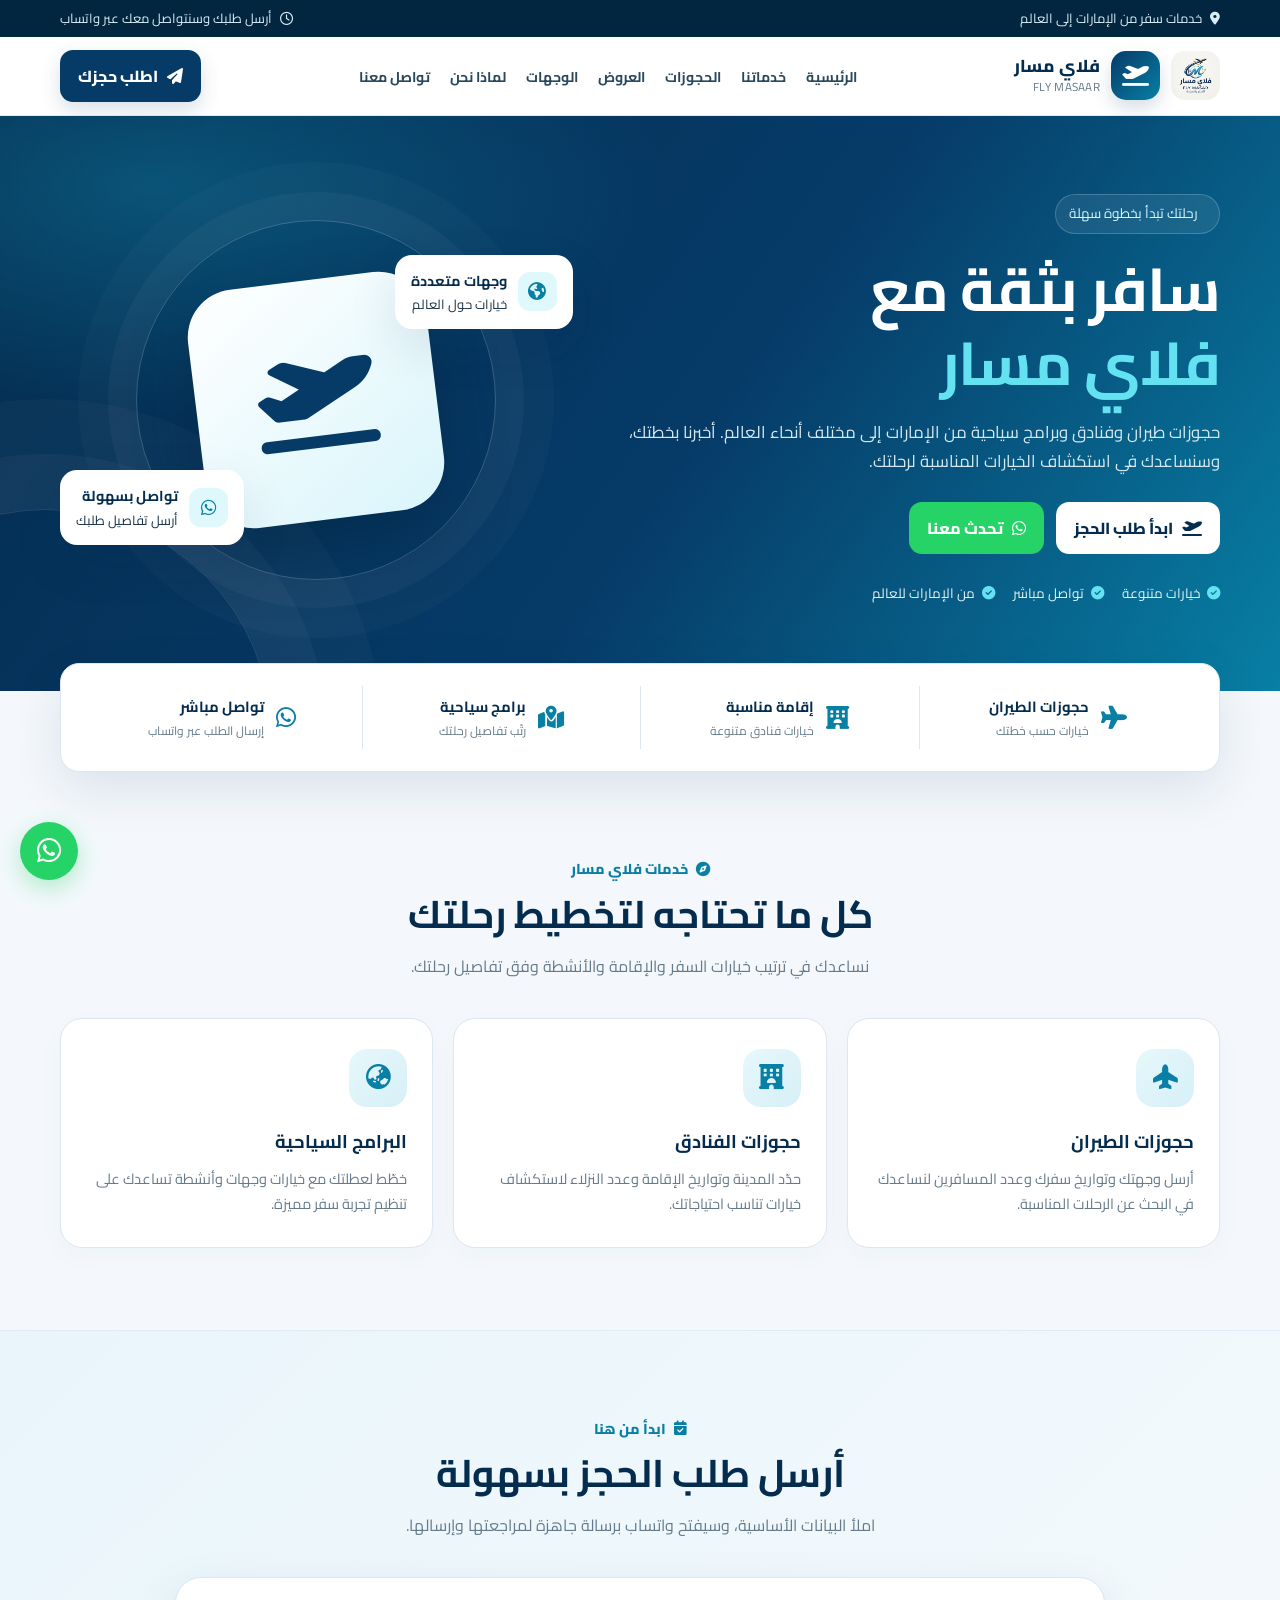
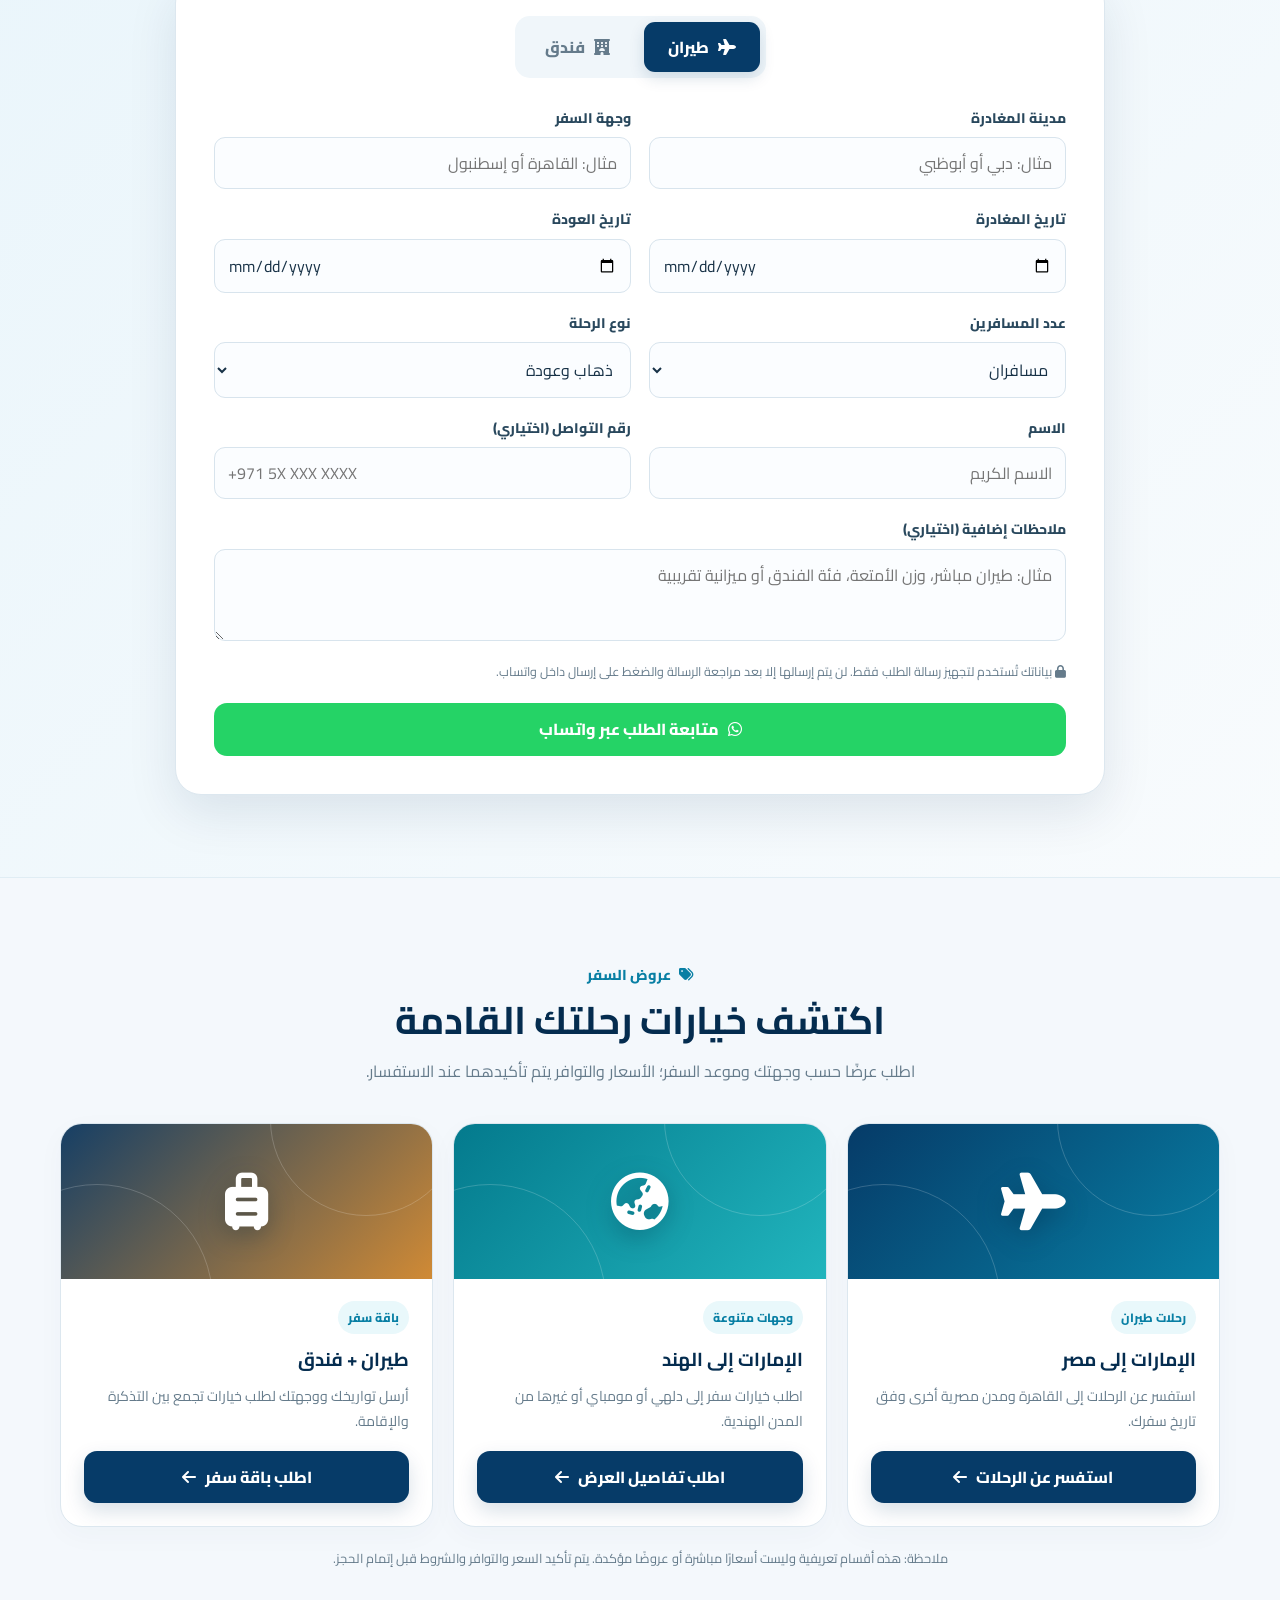
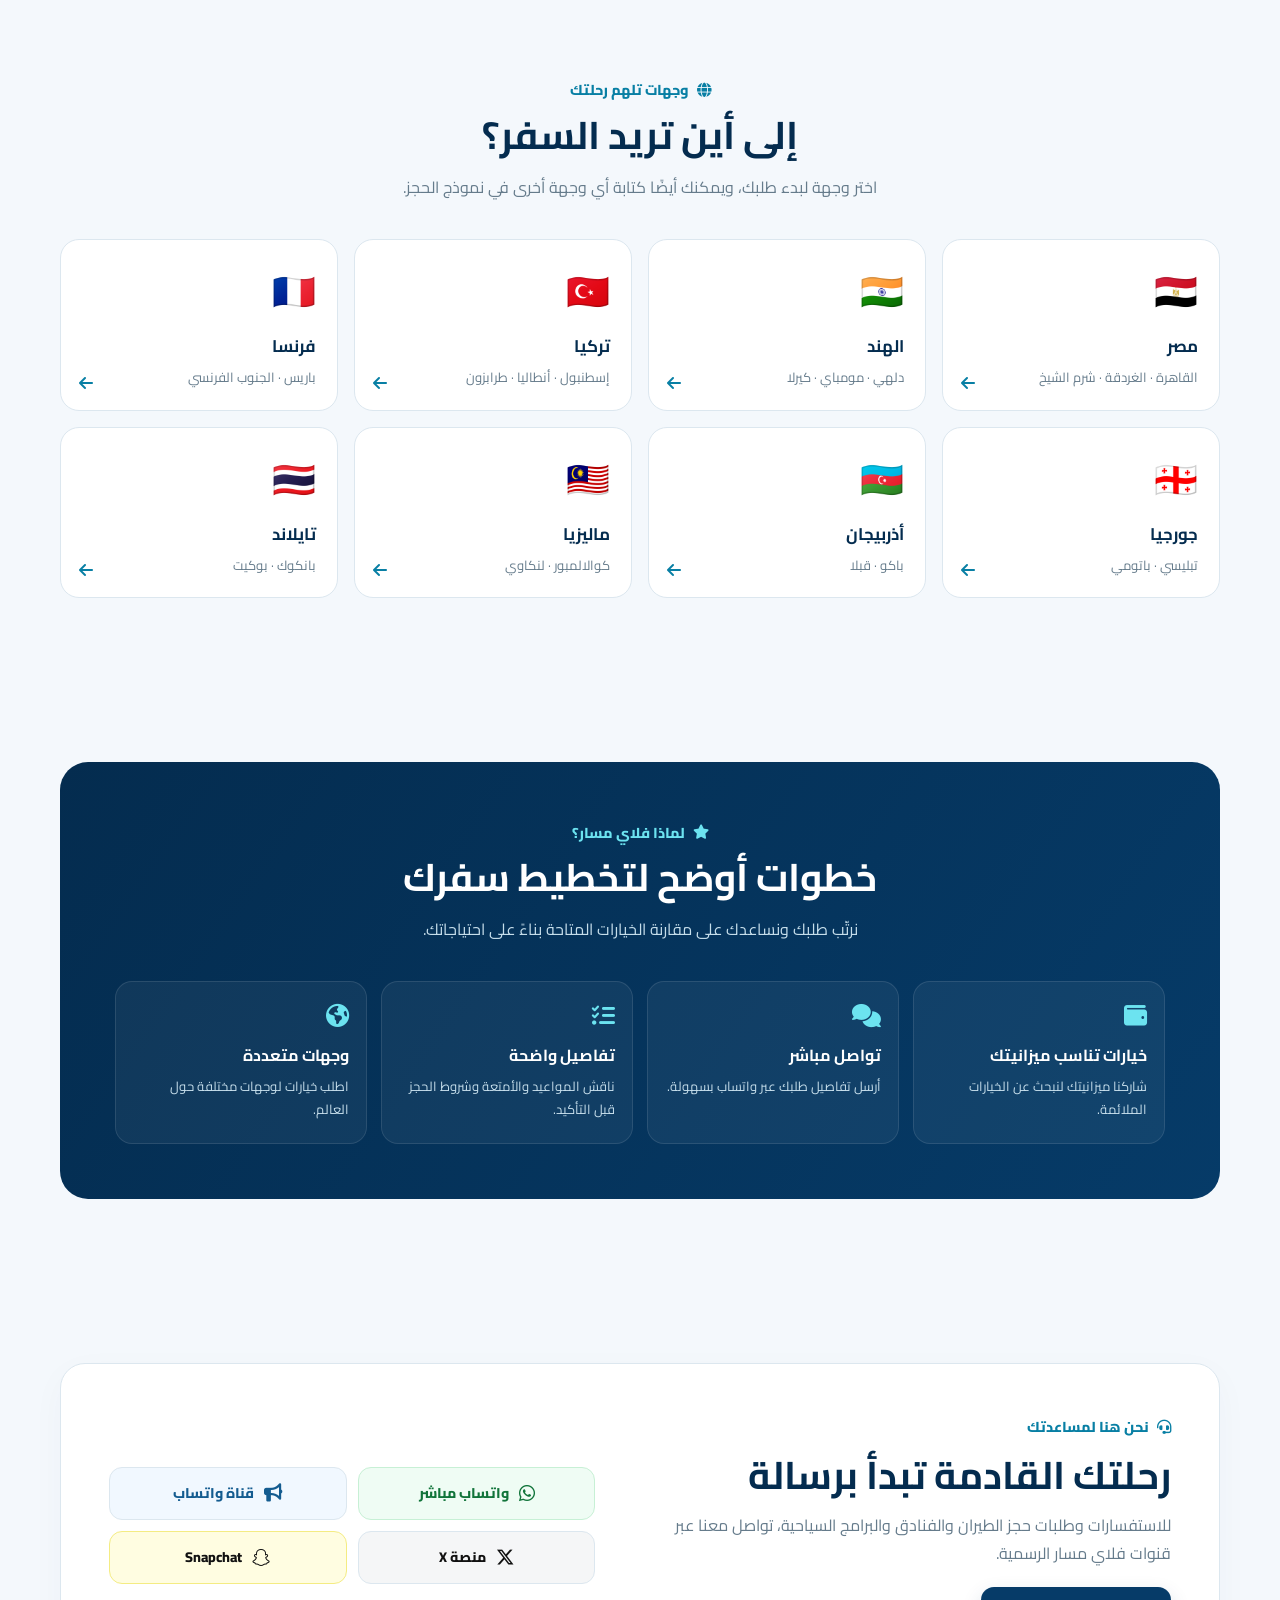
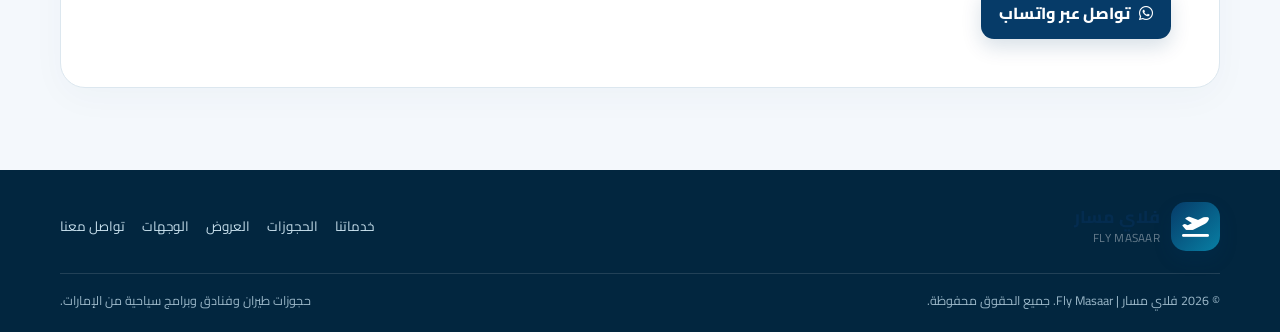
==== commit 07f9e820: "Update index.html" ====
--- a/index.html
+++ b/index.html
@@ -1,781 +1,1090 @@
-<!DOCTYPE html>
+<!doctype html>
 <html lang="ar" dir="rtl">
 <head>
-    <meta charset="UTF-8">
-    <meta name="viewport" content="width=device-width, initial-scale=1.0">
-    <title>فلاي مسار | Fly Masaar - التجربة الأرقى لحجوزات الطيران والفنادق</title>
-    <!-- FontAwesome 6 -->
-    <link rel="stylesheet" href="https://cdnjs.cloudflare.com/ajax/libs/font-awesome/6.4.0/css/all.min.css">
-    <!-- Google Font: Cairo (Extra Bold & Black) -->
-    <link href="https://fonts.googleapis.com/css2?family=Cairo:wght@300;400;600;700;800;900&display=swap" rel="stylesheet">
-    
-    <style>
-        :root {
-            --brand-dark: #011627;
-            --brand-navy: #022b42;
-            --brand-primary: #0077b6;
-            --brand-cyan: #00b4d8;
-            --brand-accent: #90e0ef;
-            --brand-gold: #ffb703;
-            --whatsapp-green: #25d366;
-            --glass-bg: rgba(255, 255, 255, 0.07);
-            --glass-border: rgba(255, 255, 255, 0.15);
-            --card-bg: #ffffff;
-            --text-main: #0f172a;
-            --text-sub: #64748b;
-            --radius-lg: 24px;
-            --radius-md: 16px;
-            --transition: all 0.4s cubic-bezier(0.16, 1, 0.3, 1);
-        }
-
-        * {
-            box-sizing: border-box;
-            margin: 0;
-            padding: 0;
-            font-family: 'Cairo', sans-serif;
-            scroll-behavior: smooth;
-        }
-
-        body {
-            background-color: #f8fafc;
-            color: var(--text-main);
-            overflow-x: hidden;
-        }
-
-        a { text-decoration: none; color: inherit; }
-
-        /* --- Top Bar --- */
-        .top-bar {
-            background: var(--brand-dark);
-            color: var(--brand-accent);
-            padding: 10px 6%;
-            font-size: 0.85rem;
-            display: flex;
-            justify-content: space-between;
-            align-items: center;
-            border-bottom: 1px solid rgba(255,255,255,0.08);
-        }
-
-        .top-bar-left { display: flex; align-items: center; gap: 20px; }
-        .top-bar-left i { color: var(--brand-gold); }
-
-        /* --- Navbar --- */
-        header {
-            position: sticky;
-            top: 0;
-            background: rgba(1, 22, 39, 0.92);
-            backdrop-filter: blur(16px);
-            -webkit-backdrop-filter: blur(16px);
-            z-index: 1000;
-            border-bottom: 1px solid var(--glass-border);
-        }
-
-        .navbar {
-            display: flex;
-            justify-content: space-between;
-            align-items: center;
-            padding: 16px 6%;
-            max-width: 1300px;
-            margin: 0 auto;
-        }
-
-        .logo-box {
-            display: flex;
-            align-items: center;
-            gap: 14px;
-        }
-
-        .logo-box img {
-            width: 48px;
-            height: 48px;
-            border-radius: 50%;
-            border: 2px solid var(--brand-cyan);
-            box-shadow: 0 0 15px rgba(0, 180, 216, 0.4);
-        }
-
-        .logo-title {
-            font-size: 1.35rem;
-            font-weight: 900;
-            color: #ffffff;
-            letter-spacing: -0.5px;
-        }
-
-        .logo-title span {
-            color: var(--brand-cyan);
-        }
-
-        .nav-menu {
-            display: flex;
-            list-style: none;
-            gap: 28px;
-        }
-
-        .nav-menu a {
-            color: #e2e8f0;
-            font-weight: 600;
-            font-size: 0.95rem;
-            transition: var(--transition);
-        }
-
-        .nav-menu a:hover {
-            color: var(--brand-cyan);
-        }
-
-        .mobile-toggle {
-            display: none;
-            color: #ffffff;
-            font-size: 1.6rem;
-            cursor: pointer;
-        }
-
-        /* --- Hero Section (Cinematic Cover) --- */
-        .hero-section {
-            position: relative;
-            background: linear-gradient(135deg, #011627 0%, #022b42 50%, #004b72 100%);
-            padding: 90px 20px 140px;
-            color: #ffffff;
-            text-align: center;
-            overflow: hidden;
-        }
-
-        /* Hero Light Glowing Effects */
-        .hero-glow-1 {
-            position: absolute;
-            top: -100px;
-            right: -100px;
-            width: 400px;
-            height: 400px;
-            background: radial-gradient(circle, rgba(0, 180, 216, 0.25) 0%, transparent 70%);
-            border-radius: 50%;
-            pointer-events: none;
-        }
-
-        .hero-glow-2 {
-            position: absolute;
-            bottom: -50px;
-            left: -50px;
-            width: 350px;
-            height: 350px;
-            background: radial-gradient(circle, rgba(255, 183, 3, 0.15) 0%, transparent 70%);
-            border-radius: 50%;
-            pointer-events: none;
-        }
-
-        .hero-badge {
-            display: inline-flex;
-            align-items: center;
-            gap: 8px;
-            background: rgba(255, 255, 255, 0.1);
-            border: 1px solid rgba(255, 255, 255, 0.2);
-            padding: 8px 20px;
-            border-radius: 30px;
-            font-size: 0.85rem;
-            font-weight: 700;
-            color: var(--brand-accent);
-            margin-bottom: 25px;
-            backdrop-filter: blur(8px);
-        }
-
-        .hero-title {
-            font-size: 3.2rem;
-            font-weight: 900;
-            line-height: 1.25;
-            margin-bottom: 20px;
-            background: linear-gradient(180deg, #ffffff 0%, #cbd5e1 100%);
-            -webkit-background-clip: text;
-            -webkit-text-fill-color: transparent;
-        }
-
-        .hero-subtitle {
-            font-size: 1.2rem;
-            max-width: 700px;
-            margin: 0 auto 40px;
-            color: #94a3b8;
-            font-weight: 400;
-            line-height: 1.7;
-        }
-
-        /* --- Floating Search Engine Console --- */
-        .search-console-wrapper {
-            max-width: 1050px;
-            margin: -80px auto 0;
-            padding: 0 20px;
-            position: relative;
-            z-index: 100;
-        }
-
-        .search-console {
-            background: #ffffff;
-            border-radius: var(--radius-lg);
-            padding: 35px 30px;
-            box-shadow: 0 20px 50px rgba(1, 22, 39, 0.12);
-            border: 1px solid #e2e8f0;
-        }
-
-        .console-tabs {
-            display: flex;
-            gap: 10px;
-            margin-bottom: 25px;
-            border-bottom: 2px solid #f1f5f9;
-            padding-bottom: 12px;
-        }
-
-        .console-tab {
-            padding: 10px 24px;
-            border-radius: 12px;
-            font-weight: 700;
-            font-size: 0.95rem;
-            color: var(--text-sub);
-            cursor: pointer;
-            transition: var(--transition);
-            display: flex;
-            align-items: center;
-            gap: 8px;
-            background: transparent;
-            border: none;
-        }
-
-        .console-tab.active {
-            background: var(--brand-navy);
-            color: #ffffff;
-            box-shadow: 0 4px 15px rgba(2, 43, 66, 0.2);
-        }
-
-        .search-grid {
-            display: grid;
-            grid-template-columns: repeat(auto-fit, minmax(200px, 1fr));
-            gap: 16px;
-        }
-
-        .input-box {
-            display: flex;
-            flex-direction: column;
-            gap: 6px;
-        }
-
-        .input-box label {
-            font-size: 0.85rem;
-            font-weight: 700;
-            color: var(--brand-navy);
-            display: flex;
-            align-items: center;
-            gap: 6px;
-        }
-
-        .input-box input, .input-box select {
-            padding: 14px 16px;
-            border-radius: var(--radius-md);
-            border: 1.5px solid #e2e8f0;
-            font-size: 0.95rem;
-            outline: none;
-            transition: var(--transition);
-            background: #f8fafc;
-        }
-
-        .input-box input:focus, .input-box select:focus {
-            border-color: var(--brand-primary);
-            background: #ffffff;
-            box-shadow: 0 0 0 4px rgba(0, 119, 182, 0.1);
-        }
-
-        .btn-search {
-            grid-column: 1 / -1;
-            margin-top: 10px;
-            background: linear-gradient(135deg, var(--whatsapp-green) 0%, #1ebc57 100%);
-            color: #ffffff;
-            padding: 16px;
-            border-radius: var(--radius-md);
-            border: none;
-            font-size: 1.1rem;
-            font-weight: 800;
-            cursor: pointer;
-            transition: var(--transition);
-            display: flex;
-            justify-content: center;
-            align-items: center;
-            gap: 10px;
-            box-shadow: 0 8px 25px rgba(37, 211, 102, 0.3);
-        }
-
-        .btn-search:hover {
-            transform: translateY(-2px);
-            box-shadow: 0 12px 30px rgba(37, 211, 102, 0.4);
-        }
-
-        /* --- Section Header --- */
-        .section-header {
-            text-align: center;
-            margin: 80px 0 45px;
-        }
-
-        .section-header span {
-            color: var(--brand-primary);
-            font-weight: 800;
-            font-size: 0.9rem;
-            letter-spacing: 1px;
-            text-transform: uppercase;
-        }
-
-        .section-header h2 {
-            font-size: 2.3rem;
-            font-weight: 900;
-            color: var(--brand-dark);
-            margin-top: 6px;
-        }
-
-        /* --- Visual Destination Grid (3D Hover Cards) --- */
-        .destinations-grid {
-            display: grid;
-            grid-template-columns: repeat(auto-fit, minmax(260px, 1fr));
-            gap: 24px;
-            max-width: 1250px;
-            margin: 0 auto;
-            padding: 0 20px;
-        }
-
-        .dest-card {
-            position: relative;
-            height: 340px;
-            border-radius: var(--radius-lg);
-            overflow: hidden;
-            box-shadow: 0 10px 30px rgba(0,0,0,0.08);
-            transition: var(--transition);
-            cursor: pointer;
-            display: block;
-        }
-
-        .dest-card img {
-            width: 100%;
-            height: 100%;
-            object-fit: cover;
-            transition: transform 0.6s ease;
-        }
-
-        .dest-card-overlay {
-            position: absolute;
-            inset: 0;
-            background: linear-gradient(180deg, rgba(0,0,0,0) 40%, rgba(1, 22, 39, 0.9) 100%);
-            padding: 24px;
-            display: flex;
-            flex-direction: column;
-            justify-content: flex-end;
-            color: #ffffff;
-            transition: var(--transition);
-        }
-
-        .dest-badge {
-            position: absolute;
-            top: 18px;
-            right: 18px;
-            background: rgba(255, 255, 255, 0.2);
-            backdrop-filter: blur(10px);
-            padding: 6px 14px;
-            border-radius: 20px;
-            font-size: 0.8rem;
-            font-weight: 700;
-            border: 1px solid rgba(255, 255, 255, 0.3);
-        }
-
-        .dest-card h3 {
-            font-size: 1.5rem;
-            font-weight: 800;
-            margin-bottom: 4px;
-        }
-
-        .dest-card p {
-            font-size: 0.85rem;
-            color: var(--brand-accent);
-        }
-
-        .dest-card:hover {
-            transform: translateY(-8px);
-            box-shadow: 0 20px 40px rgba(1, 22, 39, 0.25);
-        }
-
-        .dest-card:hover img {
-            transform: scale(1.1);
-        }
-
-        /* --- VIP Offers Section --- */
-        .offers-grid {
-            display: grid;
-            grid-template-columns: repeat(auto-fit, minmax(320px, 1fr));
-            gap: 25px;
-            max-width: 1250px;
-            margin: 0 auto;
-            padding: 0 20px;
-        }
-
-        .offer-card {
-            background: #ffffff;
-            border-radius: var(--radius-lg);
-            padding: 30px;
-            border: 1px solid #e2e8f0;
-            box-shadow: 0 10px 30px rgba(0,0,0,0.03);
-            position: relative;
-            transition: var(--transition);
-        }
-
-        .offer-card:hover {
-            transform: translateY(-5px);
-            border-color: var(--brand-primary);
-            box-shadow: 0 15px 35px rgba(0, 119, 182, 0.12);
-        }
-
-        .offer-tag {
-            position: absolute;
-            top: 20px;
-            left: 20px;
-            background: #fef3c7;
-            color: #d97706;
-            padding: 4px 12px;
-            border-radius: 12px;
-            font-size: 0.8rem;
-            font-weight: 800;
-        }
-
-        .offer-route {
-            font-size: 1.3rem;
-            font-weight: 800;
-            color: var(--brand-dark);
-            margin-bottom: 10px;
-            display: flex;
-            align-items: center;
-            gap: 10px;
-        }
-
-        .offer-desc {
-            font-size: 0.9rem;
-            color: var(--text-sub);
-            margin-bottom: 20px;
-            line-height: 1.6;
-        }
-
-        .btn-offer {
-            display: inline-flex;
-            justify-content: center;
-            align-items: center;
-            width: 100%;
-            padding: 12px;
-            border-radius: var(--radius-md);
-            background: var(--brand-navy);
-            color: #ffffff;
-            font-weight: 700;
-            transition: var(--transition);
-        }
-
-        .btn-offer:hover {
-            background: var(--brand-primary);
-        }
-
-        /* --- Testimonials Glass Box --- */
-        .reviews-section {
-            background: var(--brand-dark);
-            padding: 80px 20px;
-            margin-top: 90px;
-            color: #ffffff;
-        }
-
-        .reviews-grid {
-            display: grid;
-            grid-template-columns: repeat(auto-fit, minmax(280px, 1fr));
-            gap: 25px;
-            max-width: 1250px;
-            margin: 0 auto;
-        }
-
-        .review-card {
-            background: var(--glass-bg);
-            border: 1px solid var(--glass-border);
-            padding: 30px;
-            border-radius: var(--radius-lg);
-            backdrop-filter: blur(12px);
-        }
-
-        .stars { color: var(--brand-gold); margin-bottom: 12px; font-size: 0.9rem; }
-        .review-text { font-size: 0.95rem; line-height: 1.7; opacity: 0.9; margin-bottom: 15px; }
-        .reviewer { font-weight: 800; color: var(--brand-accent); font-size: 0.9rem; }
-
-        /* --- Floating WhatsApp Icon --- */
-        .wa-float {
-            position: fixed;
-            bottom: 30px;
-            left: 30px;
-            background: var(--whatsapp-green);
-            color: #ffffff;
-            width: 65px;
-            height: 65px;
-            border-radius: 50%;
-            display: flex;
-            align-items: center;
-            justify-content: center;
-            font-size: 2.2rem;
-            box-shadow: 0 10px 30px rgba(37, 211, 102, 0.4);
-            z-index: 999;
-            transition: var(--transition);
-        }
-
-        .wa-float:hover {
-            transform: scale(1.1);
-        }
-
-        /* --- Footer --- */
-        footer {
-            background: #00111e;
-            color: #64748b;
-            text-align: center;
-            padding: 35px 20px;
-            font-size: 0.9rem;
-            border-top: 1px solid rgba(255,255,255,0.05);
-        }
-
-        /* Mobile Adaptation */
-        @media (max-width: 768px) {
-            .hero-title { font-size: 2.1rem; }
-            .hero-subtitle { font-size: 1rem; }
-            .nav-menu {
-                position: absolute;
-                top: 100%;
-                left: 0;
-                width: 100%;
-                background: var(--brand-dark);
-                flex-direction: column;
-                padding: 20px;
-                display: none;
-            }
-            .nav-menu.active { display: flex; }
-            .mobile-toggle { display: block; }
-            .search-console { padding: 20px 15px; }
-        }
-    </style>
+<meta charset="utf-8">
+<meta name="viewport" content="width=device-width, initial-scale=1">
+<meta name="theme-color" content="#063b68">
+<meta name="description" content="فلاي مسار للسفر والسياحة في الإمارات: حجوزات الطيران والفنادق والبرامج السياحية إلى وجهات حول العالم. تواصل معنا عبر واتساب.">
+<meta name="robots" content="index,follow">
+<meta property="og:type" content="website">
+<meta property="og:title" content="فلاي مسار | Fly Masaar — سافر بثقة">
+<meta property="og:description" content="حجوزات طيران وفنادق وبرامج سياحية من الإمارات إلى مختلف أنحاء العالم.">
+<title>فلاي مسار | Fly Masaar — حجوزات طيران وفنادق</title>
+
+<link rel="preconnect" href="https://fonts.googleapis.com">
+<link rel="preconnect" href="https://fonts.gstatic.com" crossorigin>
+<link href="https://fonts.googleapis.com/css2?family=Cairo:wght@400;500;600;700;800&display=swap" rel="stylesheet">
+<link rel="stylesheet" href="https://cdnjs.cloudflare.com/ajax/libs/font-awesome/6.5.2/css/all.min.css">
+
+<style>
+:root{
+--navy:#042c4f;
+--blue:#063b68;
+--blue2:#087fa4;
+--cyan:#20c6df;
+--mint:#dff8fb;
+--bg:#f4f8fc;
+--white:#fff;
+--text:#183247;
+--muted:#657b8b;
+--line:#dce7ef;
+--green:#25d366;
+--shadow:0 18px 50px rgba(4,44,79,.10);
+--radius:22px
+}
+*{box-sizing:border-box}
+html{scroll-behavior:smooth;scroll-padding-top:90px}
+body{
+margin:0;
+background:var(--bg);
+color:var(--text);
+font-family:"Cairo",Tahoma,sans-serif;
+line-height:1.75
+}
+a{color:inherit;text-decoration:none}
+button,input,select,textarea{font:inherit}
+button,a,input,select,textarea{-webkit-tap-highlight-color:transparent}
+.container{width:min(1160px,92%);margin-inline:auto}
+.section{padding:82px 0}
+.eyebrow{
+display:inline-flex;align-items:center;gap:8px;
+color:var(--blue2);font-size:.9rem;font-weight:800
+}
+.section-heading{
+text-align:center;max-width:700px;margin:0 auto 38px
+}
+.section-heading h2{
+font-size:clamp(1.65rem,3vw,2.45rem);
+line-height:1.3;color:var(--navy);margin:8px 0 12px
+}
+.section-heading p{color:var(--muted);margin:0}
+
+/* الشريط العلوي */
+.topbar{background:#02263f;color:#d7edf7;font-size:.82rem}
+.topbar-inner{
+display:flex;justify-content:space-between;gap:14px;
+align-items:center;padding:7px 0
+}
+.topbar span{display:inline-flex;align-items:center;gap:8px}
+
+/* القائمة الرئيسية */
+.site-header{
+position:sticky;top:0;z-index:100;
+background:rgba(255,255,255,.96);
+backdrop-filter:blur(12px);
+border-bottom:1px solid rgba(220,231,239,.85)
+}
+.nav{
+min-height:78px;display:flex;align-items:center;
+justify-content:space-between;gap:22px
+}
+.brand{display:flex;align-items:center;gap:11px;min-width:max-content}
+.brand img{width:49px;height:49px;object-fit:contain;border-radius:14px}
+.brand-mark{
+width:49px;height:49px;border-radius:15px;
+background:linear-gradient(135deg,var(--blue),var(--blue2));
+display:grid;place-items:center;color:#fff;font-size:1.35rem;
+box-shadow:0 8px 18px #063b682b
+}
+.brand strong{
+display:block;font-size:1.08rem;line-height:1.35;
+color:var(--navy);font-weight:800
+}
+.brand small{
+display:block;color:var(--muted);font-size:.73rem;
+letter-spacing:.3px;direction:ltr;text-align:right
+}
+.nav-links{
+display:flex;align-items:center;gap:20px;
+list-style:none;margin:0;padding:0
+}
+.nav-links a{font-size:.88rem;font-weight:700;color:#29485d;transition:.2s}
+.nav-links a:hover{color:var(--blue2)}
+.nav-cta,.btn{
+display:inline-flex;align-items:center;justify-content:center;
+gap:9px;border:0;border-radius:13px;padding:12px 18px;
+font-weight:800;cursor:pointer;
+transition:transform .2s,box-shadow .2s,background .2s
+}
+.nav-cta,.btn-primary{
+background:var(--blue);color:#fff;box-shadow:0 8px 20px #063b6828
+}
+.nav-cta:hover,.btn-primary:hover{
+background:var(--blue2);transform:translateY(-2px)
+}
+.btn-light{background:#fff;color:var(--navy)}
+.btn-wa{background:var(--green);color:#fff}
+.btn-outline{border:1px solid var(--line);background:#fff;color:var(--blue)}
+.menu-toggle{
+display:none;width:44px;height:44px;border:1px solid var(--line);
+background:#fff;border-radius:12px;color:var(--blue);font-size:1.15rem
+}
+
+/* الواجهة الرئيسية */
+.hero{
+position:relative;overflow:hidden;
+background:radial-gradient(ellipse at 12% 12%,#159bbd55,transparent 32%),
+linear-gradient(125deg,#042c4f 0%,#063b68 55%,#087fa4 100%);
+color:#fff;padding:78px 0 86px
+}
+.hero:after{
+content:"";position:absolute;width:450px;height:450px;
+border:1px solid #ffffff20;border-radius:50%;
+left:-180px;bottom:-270px;
+box-shadow:0 0 0 55px #ffffff08,0 0 0 110px #ffffff06;
+pointer-events:none
+}
+.hero-grid{
+display:grid;grid-template-columns:1.08fr .92fr;
+align-items:center;gap:45px;position:relative;z-index:1
+}
+.hero-tag{
+display:inline-flex;align-items:center;gap:8px;
+background:#ffffff14;border:1px solid #ffffff30;
+padding:7px 13px;border-radius:999px;font-size:.85rem;color:#d9f8ff
+}
+.hero h1{
+font-size:clamp(2.2rem,4.7vw,3.8rem);
+line-height:1.23;letter-spacing:-1px;margin:18px 0
+}
+.hero h1 em{font-style:normal;color:#65e2f2}
+.hero-copy{font-size:1.05rem;color:#d6e9f3;max-width:610px;margin:0 0 25px}
+.hero-actions{display:flex;flex-wrap:wrap;gap:12px}
+.hero-points{
+display:flex;gap:18px;flex-wrap:wrap;margin-top:28px;
+color:#e4f4f8;font-size:.84rem
+}
+.hero-points span{display:flex;align-items:center;gap:7px}
+.hero-points i{color:#65e2f2}
+.hero-visual{position:relative;min-height:360px;display:grid;place-items:center}
+.visual-orbit{
+position:absolute;width:min(360px,85%);aspect-ratio:1;
+border:1px solid #ffffff35;border-radius:50%;
+box-shadow:0 0 0 28px #ffffff08,0 0 0 58px #ffffff05
+}
+.visual-plane{
+position:relative;width:240px;height:240px;border-radius:48px;
+background:linear-gradient(145deg,#ffffff,#d9f5fb);
+display:grid;place-items:center;color:var(--blue);font-size:6rem;
+transform:rotate(-7deg);box-shadow:0 28px 65px #001d3655
+}
+.floating-card{
+position:absolute;background:#fff;color:var(--text);
+border-radius:17px;padding:13px 16px;box-shadow:var(--shadow);
+display:flex;align-items:center;gap:11px;font-size:.82rem
+}
+.floating-card i{
+width:39px;height:39px;display:grid;place-items:center;
+background:var(--mint);color:var(--blue2);
+border-radius:12px;font-size:1.1rem
+}
+.floating-card strong{display:block;color:var(--navy);font-size:.9rem}
+.float-one{top:35px;right:0}
+.float-two{bottom:35px;left:0}
+
+/* شريط المميزات */
+.trust-strip{position:relative;margin-top:-28px;z-index:3}
+.trust-grid{
+display:grid;grid-template-columns:repeat(4,1fr);
+background:#fff;border:1px solid var(--line);
+border-radius:19px;box-shadow:var(--shadow);padding:22px
+}
+.trust-item{
+display:flex;align-items:center;justify-content:center;
+gap:12px;padding:8px;border-left:1px solid var(--line)
+}
+.trust-item:last-child{border-left:0}
+.trust-item i{font-size:1.45rem;color:var(--blue2)}
+.trust-item strong{display:block;color:var(--navy);font-size:.92rem}
+.trust-item small{display:block;color:var(--muted);font-size:.75rem}
+
+/* الخدمات */
+.services-grid{display:grid;grid-template-columns:repeat(3,1fr);gap:20px}
+.service-card{
+background:#fff;border:1px solid var(--line);border-radius:var(--radius);
+padding:30px 25px;box-shadow:0 8px 28px #063b6807;transition:.25s
+}
+.service-card:hover{
+transform:translateY(-5px);box-shadow:var(--shadow);border-color:#b9e8f1
+}
+.service-icon{
+width:58px;height:58px;border-radius:18px;
+background:linear-gradient(135deg,#e6f8fb,#d6eff7);
+display:grid;place-items:center;color:var(--blue2);
+font-size:1.55rem;margin-bottom:19px
+}
+.service-card h3{margin:0 0 8px;color:var(--navy);font-size:1.15rem}
+.service-card p{margin:0;color:var(--muted);font-size:.91rem}
+
+/* نموذج الحجز */
+.booking-wrap{
+background:linear-gradient(135deg,#e9f5fb,#f8fbfd);
+border-block:1px solid #e0edf4
+}
+.booking-card{
+max-width:930px;margin:auto;background:#fff;border:1px solid var(--line);
+border-radius:26px;box-shadow:var(--shadow);
+padding:clamp(20px,4vw,38px)
+}
+.booking-tabs{
+display:flex;gap:10px;background:#f0f6fa;padding:6px;
+border-radius:15px;width:max-content;max-width:100%;margin:0 auto 28px
+}
+.tab-btn{
+display:flex;align-items:center;gap:9px;border:0;background:transparent;
+color:var(--muted);font-weight:800;padding:11px 24px;
+border-radius:11px;cursor:pointer
+}
+.tab-btn.active{background:var(--blue);color:#fff;box-shadow:0 6px 15px #063b6826}
+.form-grid{display:grid;grid-template-columns:repeat(2,minmax(0,1fr));gap:18px}
+.field label{
+display:block;font-size:.87rem;font-weight:800;margin-bottom:7px;color:#29485d
+}
+.field input,.field select,.field textarea{
+width:100%;min-height:49px;border:1px solid #d8e4ed;
+border-radius:11px;background:#fbfdff;padding:11px 13px;
+color:var(--text);outline:none;transition:border .2s,box-shadow .2s
+}
+.field textarea{resize:vertical;min-height:92px}
+.field input:focus,.field select:focus,.field textarea:focus{
+border-color:var(--blue2);box-shadow:0 0 0 3px #087fa41b
+}
+.field.full{grid-column:1/-1}
+.form-help{font-size:.78rem;color:var(--muted);margin:12px 0 0}
+.submit-btn{width:100%;margin-top:20px;min-height:53px;font-size:1rem}
+.form-status{font-size:.84rem;color:#b42318;margin-top:10px;display:none}
+
+/* العروض */
+.offers-grid{display:grid;grid-template-columns:repeat(3,1fr);gap:20px}
+.offer-card{
+overflow:hidden;background:#fff;border:1px solid var(--line);
+border-radius:var(--radius);box-shadow:0 8px 28px #063b6808
+}
+.offer-art{
+min-height:155px;display:flex;align-items:center;justify-content:center;
+position:relative;overflow:hidden;color:#fff;
+background:linear-gradient(135deg,#063b68,#087fa4)
+}
+.offer-art:before,.offer-art:after{
+content:"";position:absolute;border:1px solid #ffffff30;
+border-radius:50%;width:190px;height:190px;right:-30px;top:-100px
+}
+.offer-art:after{
+width:230px;height:230px;right:auto;left:-80px;top:60px
+}
+.offer-art i{
+font-size:3.6rem;position:relative;z-index:1;
+filter:drop-shadow(0 8px 12px #00243c50)
+}
+.offer-art.teal{background:linear-gradient(135deg,#047a8d,#21b5bd)}
+.offer-art.gold{background:linear-gradient(135deg,#163f65,#d08a35)}
+.offer-body{padding:23px}
+.offer-label{
+font-size:.75rem;font-weight:800;color:var(--blue2);
+background:#e9f8fb;padding:5px 10px;border-radius:999px
+}
+.offer-body h3{margin:14px 0 7px;color:var(--navy)}
+.offer-body p{color:var(--muted);font-size:.88rem;margin:0 0 18px}
+.offer-body .btn{width:100%}
+.notice{font-size:.8rem;color:var(--muted);text-align:center;margin-top:20px}
+
+/* الوجهات */
+.destinations-grid{display:grid;grid-template-columns:repeat(4,1fr);gap:16px}
+.destination{
+position:relative;min-height:160px;background:#fff;
+border:1px solid var(--line);border-radius:19px;padding:21px;
+overflow:hidden;transition:.22s
+}
+.destination:hover{
+transform:translateY(-4px);box-shadow:var(--shadow);border-color:#9dddea
+}
+.destination .flag{font-size:2.2rem;display:block;margin-bottom:10px}
+.destination h3{margin:0;color:var(--navy);font-size:1.05rem}
+.destination p{margin:4px 0 0;color:var(--muted);font-size:.82rem}
+.destination .arrow{position:absolute;left:18px;bottom:19px;color:var(--blue2)}
+
+/* لماذا نحن */
+.why{
+background:linear-gradient(125deg,#042c4f,#063b68);color:#fff;
+border-radius:28px;padding:clamp(28px,5vw,55px);
+overflow:hidden;position:relative
+}
+.why .section-heading h2{color:#fff}
+.why .section-heading p{color:#c6deeb}
+.why .eyebrow{color:#6ce3f0}
+.why-grid{display:grid;grid-template-columns:repeat(4,1fr);gap:14px}
+.why-item{
+background:#ffffff0d;border:1px solid #ffffff1a;
+border-radius:17px;padding:22px 17px
+}
+.why-item i{font-size:1.45rem;color:#6ce3f0;margin-bottom:13px}
+.why-item h3{font-size:1rem;margin:0 0 6px}
+.why-item p{font-size:.82rem;color:#c6deeb;margin:0}
+
+/* التواصل */
+.contact-panel{
+display:grid;grid-template-columns:1fr .9fr;gap:35px;align-items:center;
+background:#fff;border:1px solid var(--line);border-radius:25px;
+padding:clamp(25px,5vw,48px);box-shadow:0 10px 35px #063b6808
+}
+.contact-panel h2{
+font-size:clamp(1.7rem,3vw,2.4rem);color:var(--navy);
+line-height:1.35;margin:10px 0
+}
+.contact-panel p{color:var(--muted);margin:0 0 20px}
+.social-grid{display:grid;grid-template-columns:repeat(2,1fr);gap:11px}
+.social-btn{
+display:flex;align-items:center;justify-content:center;gap:10px;
+border:1px solid var(--line);border-radius:13px;padding:13px 10px;
+font-weight:800;font-size:.88rem;transition:.2s
+}
+.social-btn:hover{transform:translateY(-2px);box-shadow:0 8px 20px #063b6812}
+.social-btn i{font-size:1.15rem}
+.social-btn.whatsapp{background:#effcf4;color:#11743a;border-color:#c7f0d5}
+.social-btn.channel{background:#f1f8ff;color:#145c90}
+.social-btn.x{background:#f5f6f7;color:#111}
+.social-btn.snap{background:#fffde1;color:#111;border-color:#f4ec83}
+
+/* التذييل */
+footer{background:#02263f;color:#c6deeb;padding:32px 0 20px}
+.footer-main{
+display:flex;justify-content:space-between;align-items:center;gap:25px;
+padding-bottom:22px;border-bottom:1px solid #ffffff20
+}
+.footer-brand{color:#fff}
+.footer-brand .brand small{color:#a9c6d6}
+.footer-links{display:flex;gap:17px;flex-wrap:wrap;font-size:.84rem}
+.footer-links a:hover{color:#6ce3f0}
+.copyright{
+display:flex;justify-content:space-between;gap:15px;flex-wrap:wrap;
+padding-top:16px;font-size:.78rem;color:#9cb8c9
+}
+.floating-wa{
+position:fixed;bottom:20px;left:20px;z-index:90;
+width:58px;height:58px;border-radius:50%;display:grid;place-items:center;
+background:var(--green);color:#fff;font-size:1.75rem;
+box-shadow:0 8px 25px #25d36655;transition:.2s
+}
+.floating-wa:hover{transform:scale(1.06)}
+
+/* التوافق مع الشاشات */
+@media(max-width:1000px){
+.nav-links{gap:12px}
+.nav-links a{font-size:.81rem}
+.nav-cta{padding:10px 12px;font-size:.84rem}
+.hero-grid{gap:22px}
+.trust-grid{grid-template-columns:repeat(2,1fr)}
+.trust-item:nth-child(2){border-left:0}
+.trust-item:nth-child(-n+2){border-bottom:1px solid var(--line);padding-bottom:17px}
+.trust-item:nth-child(n+3){padding-top:17px}
+.destinations-grid{grid-template-columns:repeat(3,1fr)}
+.why-grid{grid-template-columns:repeat(2,1fr)}
+}
+@media(max-width:780px){
+.topbar-inner{justify-content:center}
+.topbar-inner span:last-child{display:none}
+.nav{min-height:70px}
+.menu-toggle{display:grid;place-items:center}
+.nav-cta{display:none}
+.nav-links{
+display:none;position:absolute;top:69px;right:4%;left:4%;
+background:#fff;border:1px solid var(--line);border-radius:16px;
+padding:12px;box-shadow:var(--shadow);
+flex-direction:column;align-items:stretch;gap:0
+}
+.nav-links.open{display:flex}
+.nav-links a{display:block;padding:11px 13px;border-radius:9px;font-size:.92rem}
+.nav-links a:hover{background:#f0f8fb}
+.hero{padding:56px 0 68px}
+.hero-grid{grid-template-columns:1fr;text-align:center}
+.hero-copy{margin-inline:auto}
+.hero-actions,.hero-points{justify-content:center}
+.hero-visual{min-height:270px;order:-1}
+.visual-plane{width:175px;height:175px;border-radius:36px;font-size:4.4rem}
+.visual-orbit{width:240px}
+.floating-card{padding:9px 11px;font-size:.72rem}
+.floating-card i{width:32px;height:32px}
+.float-one{top:10px;right:2%}
+.float-two{bottom:8px;left:2%}
+.section{padding:62px 0}
+.services-grid,.offers-grid{grid-template-columns:1fr}
+.service-card{padding:24px}
+.destinations-grid{grid-template-columns:repeat(2,1fr)}
+.contact-panel{grid-template-columns:1fr;gap:20px}
+.footer-main{align-items:flex-start;flex-direction:column}
+.footer-links{gap:12px}
+.booking-tabs{width:100%}
+.tab-btn{flex:1;justify-content:center;padding:10px 12px}
+}
+@media(max-width:480px){
+.container{width:91%}
+.brand img,.brand-mark{width:43px;height:43px}
+.brand strong{font-size:.94rem}
+.brand small{font-size:.68rem}
+.hero h1{font-size:2.15rem}
+.hero-copy{font-size:.95rem}
+.hero-actions .btn{width:100%}
+.hero-points{gap:10px 14px;font-size:.78rem}
+.trust-grid{padding:12px}
+.trust-item{justify-content:flex-start;gap:9px;padding:10px 6px}
+.trust-item i{font-size:1.2rem}
+.trust-item strong{font-size:.8rem}
+.trust-item small{font-size:.68rem}
+.form-grid{grid-template-columns:1fr;gap:14px}
+.field.full{grid-column:auto}
+.booking-card{padding:17px}
+.destinations-grid{gap:10px}
+.destination{min-height:145px;padding:15px}
+.destination .flag{font-size:1.8rem}
+.destination h3{font-size:.95rem}
+.destination p{font-size:.75rem}
+.why-grid{grid-template-columns:1fr}
+.social-grid{grid-template-columns:1fr}
+.section-heading{margin-bottom:28px}
+.floating-wa{width:52px;height:52px;bottom:14px;left:14px}
+}
+@media(prefers-reduced-motion:reduce){
+*,*::before,*::after{scroll-behavior:auto!important;transition:none!important;animation:none!important}
+}
+</style>
 </head>
+
 <body>
 
-    <!-- Top Info Bar -->
-    <div class="top-bar">
-        <div class="top-bar-left">
-            <span><i class="fa-solid fa-headset"></i> الدعم الفني المباشر عبر الواتساب</span>
-            <span><i class="fa-solid fa-shield-halved"></i> حجوزات مضمونة %100</span>
+<div class="topbar">
+  <div class="container topbar-inner">
+    <span><i class="fa-solid fa-location-dot"></i> خدمات سفر من الإمارات إلى العالم</span>
+    <span><i class="fa-regular fa-clock"></i> أرسل طلبك وسنتواصل معك عبر واتساب</span>
+  </div>
+</div>
+
+<header class="site-header">
+  <nav class="container nav" aria-label="التنقل الرئيسي">
+    <a class="brand" href="#home" aria-label="فلاي مسار - الرئيسية">
+      <img src="logo.png" alt="شعار فلاي مسار"
+           onerror="this.style.display='none';this.nextElementSibling.hidden=false">
+      <span class="brand-mark" hidden><i class="fa-solid fa-plane-departure"></i></span>
+      <span><strong>فلاي مسار</strong><small>FLY MASAAR</small></span>
+    </a>
+
+    <button class="menu-toggle" id="menuToggle" aria-label="فتح القائمة"
+            aria-expanded="false" aria-controls="navLinks">
+      <i class="fa-solid fa-bars"></i>
+    </button>
+
+    <ul class="nav-links" id="navLinks">
+      <li><a href="#home">الرئيسية</a></li>
+      <li><a href="#services">خدماتنا</a></li>
+      <li><a href="#booking">الحجوزات</a></li>
+      <li><a href="#offers">العروض</a></li>
+      <li><a href="#destinations">الوجهات</a></li>
+      <li><a href="#why-us">لماذا نحن</a></li>
+      <li><a href="#contact">تواصل معنا</a></li>
+    </ul>
+
+    <a class="nav-cta" href="#booking">
+      <i class="fa-solid fa-paper-plane"></i> اطلب حجزك
+    </a>
+  </nav>
+</header>
+
+<main>
+
+  <!-- الواجهة الرئيسية -->
+  <section class="hero" id="home">
+    <div class="container hero-grid">
+      <div>
+        <span class="hero-tag">
+          <i class="fa-solid fa-sparkles"></i> رحلتك تبدأ بخطوة سهلة
+        </span>
+        <h1>سافر بثقة مع<br><em>فلاي مسار</em></h1>
+        <p class="hero-copy">
+          حجوزات طيران وفنادق وبرامج سياحية من الإمارات إلى مختلف أنحاء العالم.
+          أخبرنا بخطتك، وسنساعدك في استكشاف الخيارات المناسبة لرحلتك.
+        </p>
+        <div class="hero-actions">
+          <a class="btn btn-light" href="#booking">
+            <i class="fa-solid fa-plane-departure"></i> ابدأ طلب الحجز
+          </a>
+          <a class="btn btn-wa" href="https://wa.me/971557701913"
+             target="_blank" rel="noopener noreferrer">
+            <i class="fa-brands fa-whatsapp"></i> تحدث معنا
+          </a>
         </div>
+        <div class="hero-points">
+          <span><i class="fa-solid fa-circle-check"></i> خيارات متنوعة</span>
+          <span><i class="fa-solid fa-circle-check"></i> تواصل مباشر</span>
+          <span><i class="fa-solid fa-circle-check"></i> من الإمارات للعالم</span>
+        </div>
+      </div>
+
+      <div class="hero-visual" aria-hidden="true">
+        <div class="visual-orbit"></div>
+        <div class="visual-plane"><i class="fa-solid fa-plane-departure"></i></div>
+        <div class="floating-card float-one">
+          <i class="fa-solid fa-earth-americas"></i>
+          <span><strong>وجهات متعددة</strong>خيارات حول العالم</span>
+        </div>
+        <div class="floating-card float-two">
+          <i class="fa-brands fa-whatsapp"></i>
+          <span><strong>تواصل بسهولة</strong>أرسل تفاصيل طلبك</span>
+        </div>
+      </div>
+    </div>
+  </section>
+
+  <!-- شريط المميزات -->
+  <div class="container trust-strip" aria-label="مميزات الخدمة">
+    <div class="trust-grid">
+      <div class="trust-item">
+        <i class="fa-solid fa-plane"></i>
+        <span><strong>حجوزات الطيران</strong><small>خيارات حسب خطتك</small></span>
+      </div>
+      <div class="trust-item">
+        <i class="fa-solid fa-hotel"></i>
+        <span><strong>إقامة مناسبة</strong><small>خيارات فنادق متنوعة</small></span>
+      </div>
+      <div class="trust-item">
+        <i class="fa-solid fa-map-location-dot"></i>
+        <span><strong>برامج سياحية</strong><small>رتّب تفاصيل رحلتك</small></span>
+      </div>
+      <div class="trust-item">
+        <i class="fa-brands fa-whatsapp"></i>
+        <span><strong>تواصل مباشر</strong><small>إرسال الطلب عبر واتساب</small></span>
+      </div>
+    </div>
+  </div>
+
+  <!-- الخدمات -->
+  <section class="section" id="services">
+    <div class="container">
+      <div class="section-heading">
+        <span class="eyebrow"><i class="fa-solid fa-compass"></i> خدمات فلاي مسار</span>
+        <h2>كل ما تحتاجه لتخطيط رحلتك</h2>
+        <p>نساعدك في ترتيب خيارات السفر والإقامة والأنشطة وفق تفاصيل رحلتك.</p>
+      </div>
+
+      <div class="services-grid">
+        <article class="service-card">
+          <div class="service-icon"><i class="fa-solid fa-plane-up"></i></div>
+          <h3>حجوزات الطيران</h3>
+          <p>أرسل وجهتك وتواريخ سفرك وعدد المسافرين لنساعدك في البحث عن الرحلات المناسبة.</p>
+        </article>
+
+        <article class="service-card">
+          <div class="service-icon"><i class="fa-solid fa-hotel"></i></div>
+          <h3>حجوزات الفنادق</h3>
+          <p>حدّد المدينة وتواريخ الإقامة وعدد النزلاء لاستكشاف خيارات تناسب احتياجاتك.</p>
+        </article>
+
+        <article class="service-card">
+          <div class="service-icon"><i class="fa-solid fa-earth-asia"></i></div>
+          <h3>البرامج السياحية</h3>
+          <p>خطّط لعطلتك مع خيارات وجهات وأنشطة تساعدك على تنظيم تجربة سفر مميزة.</p>
+        </article>
+      </div>
+    </div>
+  </section>
+
+  <!-- نموذج الحجز -->
+  <section class="section booking-wrap" id="booking">
+    <div class="container">
+      <div class="section-heading">
+        <span class="eyebrow"><i class="fa-solid fa-calendar-check"></i> ابدأ من هنا</span>
+        <h2>أرسل طلب الحجز بسهولة</h2>
+        <p>املأ البيانات الأساسية، وسيفتح واتساب برسالة جاهزة لمراجعتها وإرسالها.</p>
+      </div>
+
+      <div class="booking-card">
+        <div class="booking-tabs" role="tablist" aria-label="نوع طلب الحجز">
+          <button type="button" class="tab-btn active" id="flightTab"
+                  role="tab" aria-selected="true" aria-controls="bookingForm"
+                  data-type="flight">
+            <i class="fa-solid fa-plane"></i> طيران
+          </button>
+          <button type="button" class="tab-btn" id="hotelTab"
+                  role="tab" aria-selected="false" aria-controls="bookingForm"
+                  data-type="hotel">
+            <i class="fa-solid fa-hotel"></i> فندق
+          </button>
+        </div>
+
+        <form id="bookingForm">
+          <div class="form-grid">
+            <div class="field">
+              <label for="origin" id="originLabel">مدينة المغادرة</label>
+              <input id="origin" name="origin" autocomplete="off"
+                     placeholder="مثال: دبي أو أبوظبي" required>
+            </div>
+
+            <div class="field">
+              <label for="destination" id="destinationLabel">وجهة السفر</label>
+              <input id="destination" name="destination"
+                     placeholder="مثال: القاهرة أو إسطنبول" required>
+            </div>
+
+            <div class="field">
+              <label for="startDate" id="startDateLabel">تاريخ المغادرة</label>
+              <input type="date" id="startDate" name="startDate" required>
+            </div>
+
+            <div class="field" id="returnField">
+              <label for="endDate" id="endDateLabel">تاريخ العودة</label>
+              <input type="date" id="endDate" name="endDate">
+            </div>
+
+            <div class="field">
+              <label for="travelers" id="travelersLabel">عدد المسافرين</label>
+              <select id="travelers" name="travelers">
+                <option value="1">مسافر واحد</option>
+                <option value="2" selected>مسافران</option>
+                <option value="3">3 مسافرين</option>
+                <option value="4">4 مسافرين</option>
+                <option value="5">5 مسافرين</option>
+                <option value="6+">6 مسافرين أو أكثر</option>
+              </select>
+            </div>
+
+            <div class="field" id="tripTypeField">
+              <label for="tripType">نوع الرحلة</label>
+              <select id="tripType" name="tripType">
+                <option value="ذهاب وعودة" selected>ذهاب وعودة</option>
+                <option value="ذهاب فقط">ذهاب فقط</option>
+              </select>
+            </div>
+
+            <div class="field" id="roomsField" hidden>
+              <label for="rooms">عدد الغرف</label>
+              <select id="rooms" name="rooms">
+                <option value="غرفة واحدة" selected>غرفة واحدة</option>
+                <option value="غرفتان">غرفتان</option>
+                <option value="3 غرف">3 غرف</option>
+                <option value="4 غرف أو أكثر">4 غرف أو أكثر</option>
+              </select>
+            </div>
+
+            <div class="field" id="guestsField" hidden>
+              <label for="guests">النزلاء</label>
+              <select id="guests" name="guests">
+                <option value="بالغان">بالغان</option>
+                <option value="بالغ واحد">بالغ واحد</option>
+                <option value="بالغان وأطفال">بالغان وأطفال</option>
+                <option value="عائلة / مجموعة">عائلة / مجموعة</option>
+              </select>
+            </div>
+
+            <div class="field">
+              <label for="clientName">الاسم</label>
+              <input id="clientName" name="clientName" autocomplete="name"
+                     placeholder="الاسم الكريم" required>
+            </div>
+
+            <div class="field">
+              <label for="phone">رقم التواصل (اختياري)</label>
+              <input id="phone" name="phone" type="tel" autocomplete="tel"
+                     placeholder="+971 5X XXX XXXX">
+            </div>
+
+            <div class="field full">
+              <label for="notes">ملاحظات إضافية (اختياري)</label>
+              <textarea id="notes" name="notes"
+                        placeholder="مثال: طيران مباشر، وزن الأمتعة، فئة الفندق أو ميزانية تقريبية"></textarea>
+            </div>
+          </div>
+
+          <p class="form-help">
+            <i class="fa-solid fa-lock"></i>
+            بياناتك تُستخدم لتجهيز رسالة الطلب فقط. لن يتم إرسالها إلا بعد مراجعة الرسالة والضغط على إرسال داخل واتساب.
+          </p>
+
+          <button class="btn btn-wa submit-btn" type="submit">
+            <i class="fa-brands fa-whatsapp"></i> متابعة الطلب عبر واتساب
+          </button>
+          <p class="form-status" id="formStatus" role="alert"></p>
+        </form>
+      </div>
+    </div>
+  </section>
+
+  <!-- العروض -->
+  <section class="section" id="offers">
+    <div class="container">
+      <div class="section-heading">
+        <span class="eyebrow"><i class="fa-solid fa-tags"></i> عروض السفر</span>
+        <h2>اكتشف خيارات رحلتك القادمة</h2>
+        <p>اطلب عرضًا حسب وجهتك وموعد السفر؛ الأسعار والتوافر يتم تأكيدهما عند الاستفسار.</p>
+      </div>
+
+      <div class="offers-grid">
+        <article class="offer-card">
+          <div class="offer-art"><i class="fa-solid fa-plane"></i></div>
+          <div class="offer-body">
+            <span class="offer-label">رحلات طيران</span>
+            <h3>الإمارات إلى مصر</h3>
+            <p>استفسر عن الرحلات إلى القاهرة ومدن مصرية أخرى وفق تاريخ سفرك.</p>
+            <a class="btn btn-primary" href="#booking"
+               data-prefill="flight" data-destination="القاهرة، مصر">
+              استفسر عن الرحلات <i class="fa-solid fa-arrow-left"></i>
+            </a>
+          </div>
+        </article>
+
+        <article class="offer-card">
+          <div class="offer-art teal"><i class="fa-solid fa-earth-asia"></i></div>
+          <div class="offer-body">
+            <span class="offer-label">وجهات متنوعة</span>
+            <h3>الإمارات إلى الهند</h3>
+            <p>اطلب خيارات سفر إلى دلهي أو مومباي أو غيرها من المدن الهندية.</p>
+            <a class="btn btn-primary" href="#booking"
+               data-prefill="flight" data-destination="الهند">
+              اطلب تفاصيل العرض <i class="fa-solid fa-arrow-left"></i>
+            </a>
+          </div>
+        </article>
+
+        <article class="offer-card">
+          <div class="offer-art gold"><i class="fa-solid fa-suitcase-rolling"></i></div>
+          <div class="offer-body">
+            <span class="offer-label">باقة سفر</span>
+            <h3>طيران + فندق</h3>
+            <p>أرسل تواريخك ووجهتك لطلب خيارات تجمع بين التذكرة والإقامة.</p>
+            <a class="btn btn-primary" href="#booking"
+               data-prefill="hotel" data-destination="لم أحدد الوجهة بعد">
+              اطلب باقة سفر <i class="fa-solid fa-arrow-left"></i>
+            </a>
+          </div>
+        </article>
+      </div>
+
+      <p class="notice">
+        ملاحظة: هذه أقسام تعريفية وليست أسعارًا مباشرة أو عروضًا مؤكدة.
+        يتم تأكيد السعر والتوافر والشروط قبل إتمام الحجز.
+      </p>
+    </div>
+  </section>
+
+  <!-- الوجهات -->
+  <section class="section" id="destinations" style="padding-top:10px">
+    <div class="container">
+      <div class="section-heading">
+        <span class="eyebrow"><i class="fa-solid fa-globe"></i> وجهات تلهم رحلتك</span>
+        <h2>إلى أين تريد السفر؟</h2>
+        <p>اختر وجهة لبدء طلبك، ويمكنك أيضًا كتابة أي وجهة أخرى في نموذج الحجز.</p>
+      </div>
+
+      <div class="destinations-grid">
+        <a href="#booking" class="destination" data-destination="مصر">
+          <span class="flag">🇪🇬</span><h3>مصر</h3>
+          <p>القاهرة · الغردقة · شرم الشيخ</p><i class="fa-solid fa-arrow-left arrow"></i>
+        </a>
+        <a href="#booking" class="destination" data-destination="الهند">
+          <span class="flag">🇮🇳</span><h3>الهند</h3>
+          <p>دلهي · مومباي · كيرلا</p><i class="fa-solid fa-arrow-left arrow"></i>
+        </a>
+        <a href="#booking" class="destination" data-destination="تركيا">
+          <span class="flag">🇹🇷</span><h3>تركيا</h3>
+          <p>إسطنبول · أنطاليا · طرابزون</p><i class="fa-solid fa-arrow-left arrow"></i>
+        </a>
+        <a href="#booking" class="destination" data-destination="فرنسا">
+          <span class="flag">🇫🇷</span><h3>فرنسا</h3>
+          <p>باريس · الجنوب الفرنسي</p><i class="fa-solid fa-arrow-left arrow"></i>
+        </a>
+        <a href="#booking" class="destination" data-destination="جورجيا">
+          <span class="flag">🇬🇪</span><h3>جورجيا</h3>
+          <p>تبليسي · باتومي</p><i class="fa-solid fa-arrow-left arrow"></i>
+        </a>
+        <a href="#booking" class="destination" data-destination="أذربيجان">
+          <span class="flag">🇦🇿</span><h3>أذربيجان</h3>
+          <p>باكو · قبلا</p><i class="fa-solid fa-arrow-left arrow"></i>
+        </a>
+        <a href="#booking" class="destination" data-destination="ماليزيا">
+          <span class="flag">🇲🇾</span><h3>ماليزيا</h3>
+          <p>كوالالمبور · لنكاوي</p><i class="fa-solid fa-arrow-left arrow"></i>
+        </a>
+        <a href="#booking" class="destination" data-destination="تايلاند">
+          <span class="flag">🇹🇭</span><h3>تايلاند</h3>
+          <p>بانكوك · بوكيت</p><i class="fa-solid fa-arrow-left arrow"></i>
+        </a>
+      </div>
+    </div>
+  </section>
+
+  <!-- لماذا فلاي مسار -->
+  <section class="section" id="why-us">
+    <div class="container why">
+      <div class="section-heading">
+        <span class="eyebrow"><i class="fa-solid fa-star"></i> لماذا فلاي مسار؟</span>
+        <h2>خطوات أوضح لتخطيط سفرك</h2>
+        <p>نرتّب طلبك ونساعدك على مقارنة الخيارات المتاحة بناءً على احتياجاتك.</p>
+      </div>
+
+      <div class="why-grid">
+        <article class="why-item">
+          <i class="fa-solid fa-wallet"></i>
+          <h3>خيارات تناسب ميزانيتك</h3>
+          <p>شاركنا ميزانيتك لنبحث عن الخيارات الملائمة.</p>
+        </article>
+        <article class="why-item">
+          <i class="fa-solid fa-comments"></i>
+          <h3>تواصل مباشر</h3>
+          <p>أرسل تفاصيل طلبك عبر واتساب بسهولة.</p>
+        </article>
+        <article class="why-item">
+          <i class="fa-solid fa-list-check"></i>
+          <h3>تفاصيل واضحة</h3>
+          <p>ناقش المواعيد والأمتعة وشروط الحجز قبل التأكيد.</p>
+        </article>
+        <article class="why-item">
+          <i class="fa-solid fa-earth-americas"></i>
+          <h3>وجهات متعددة</h3>
+          <p>اطلب خيارات لوجهات مختلفة حول العالم.</p>
+        </article>
+      </div>
+    </div>
+  </section>
+
+  <!-- التواصل -->
+  <section class="section" id="contact">
+    <div class="container">
+      <div class="contact-panel">
         <div>
-            <span>📍 الإمارات العربية المتحدة</span>
+          <span class="eyebrow"><i class="fa-solid fa-headset"></i> نحن هنا لمساعدتك</span>
+          <h2>رحلتك القادمة تبدأ برسالة</h2>
+          <p>
+            للاستفسارات وطلبات حجز الطيران والفنادق والبرامج السياحية،
+            تواصل معنا عبر قنوات فلاي مسار الرسمية.
+          </p>
+          <a class="btn btn-primary" href="https://wa.me/971557701913"
+             target="_blank" rel="noopener noreferrer">
+            <i class="fa-brands fa-whatsapp"></i> تواصل عبر واتساب
+          </a>
         </div>
+
+        <div class="social-grid">
+          <a class="social-btn whatsapp" href="https://wa.me/971557701913"
+             target="_blank" rel="noopener noreferrer">
+            <i class="fa-brands fa-whatsapp"></i> واتساب مباشر
+          </a>
+          <a class="social-btn channel"
+             href="https://whatsapp.com/channel/0029VbCecAVHltY5S5De961J"
+             target="_blank" rel="noopener noreferrer">
+            <i class="fa-solid fa-bullhorn"></i> قناة واتساب
+          </a>
+          <a class="social-btn x" href="https://x.com/flymasaar"
+             target="_blank" rel="noopener noreferrer">
+            <i class="fa-brands fa-x-twitter"></i> منصة X
+          </a>
+          <a class="social-btn snap"
+             href="https://www.snapchat.com/add/flymasaartravel?share_id=Tu-yhGlv9Tc&locale=ar-AA"
+             target="_blank" rel="noopener noreferrer">
+            <i class="fa-brands fa-snapchat"></i> Snapchat
+          </a>
+        </div>
+      </div>
     </div>
-
-    <!-- Main Navigation Header -->
-    <header>
-        <div class="navbar">
-            <div class="logo-box">
-                <img src="logo.png" alt="فلاي مسار" onerror="this.onerror=null; this.src='https://via.placeholder.com/50?text=FM';">
-                <div class="logo-title">فلاي <span>مسار</span></div>
-            </div>
-
-            <div class="mobile-toggle" onclick="toggleNav()">
-                <i class="fa-solid fa-bars-staggered"></i>
-            </div>
-
-            <ul class="nav-menu" id="navMenu">
-                <li><a href="#hero">الرئيسية</a></li>
-                <li><a href="#search">محرك الحجز</a></li>
-                <li><a href="#destinations">الوجهات</a></li>
-                <li><a href="#offers">العروض VIP</a></li>
-                <li><a href="#reviews">تقييمات العملاء</a></li>
-                <li><a href="https://wa.me/971557701913" target="_blank" style="color: var(--whatsapp-green);"><i class="fa-brands fa-whatsapp"></i> تواصل فوري</a></li>
-            </ul>
-        </div>
-    </header>
-
-    <!-- Hero Section (Cinema Cover Experience) -->
-    <section id="hero" class="hero-section">
-        <div class="hero-glow-1"></div>
-        <div class="hero-glow-2"></div>
-
-        <div class="hero-badge">
-            <i class="fa-solid fa-sparkles"></i> المنصة الموثوقة لحجوزاتك من الإمارات
-        </div>
-        <h1 class="hero-title">استكشف العالم بأسلوب مختلف<br>مع فلاي مسار</h1>
-        <p class="hero-subtitle">نجمع لك أفضل خيارات الطيران والفنادق العالمية في مكان واحد مع خدمة متابعة مخصصة عبر الواتساب لتضمن رحلة مريحة وبدون تعقيدات.</p>
-    </section>
-
-    <!-- Floating Search Engine Console -->
-    <div id="search" class="search-console-wrapper">
-        <div class="search-console">
-            <div class="console-tabs">
-                <button class="console-tab active" onclick="setBookingType('طيران وفندق', this)"><i class="fa-solid fa-layer-group"></i> باقة كاملة</button>
-                <button class="console-tab" onclick="setBookingType('طيران فقط', this)"><i class="fa-solid fa-plane-departure"></i> طيران</button>
-                <button class="console-tab" onclick="setBookingType('فندق فقط', this)"><i class="fa-solid fa-hotel"></i> فنادق</button>
-            </div>
-
-            <form id="bookingForm" onsubmit="submitToWhatsapp(event)">
-                <div class="search-grid">
-                    <div class="input-box">
-                        <label><i class="fa-solid fa-compass"></i> الوجهة أو المدينة</label>
-                        <input type="text" id="destInput" placeholder="مثال: القاهرة، إسطنبول، دبي" required>
-                    </div>
-                    <div class="input-box">
-                        <label><i class="fa-solid fa-calendar-day"></i> تاريخ الرحلة</label>
-                        <input type="date" id="dateInput" required>
-                    </div>
-                    <div class="input-box">
-                        <label><i class="fa-solid fa-user-group"></i> عدد المسافرين</label>
-                        <input type="text" id="guestsInput" placeholder="مثال: 2 بالغين" required>
-                    </div>
-                    <div class="input-box">
-                        <label><i class="fa-solid fa-id-card"></i> اسمك الكريم</label>
-                        <input type="text" id="nameInput" placeholder="اسمك كاملاً" required>
-                    </div>
-                </div>
-
-                <button type="submit" class="btn-search">
-                    <i class="fa-brands fa-whatsapp"></i> ابحث عن أفضل الأسعار عبر الواتساب
-                </button>
-            </form>
-        </div>
+  </section>
+
+</main>
+
+<!-- التذييل -->
+<footer>
+  <div class="container">
+    <div class="footer-main">
+      <a class="brand footer-brand" href="#home">
+        <span class="brand-mark"><i class="fa-solid fa-plane-departure"></i></span>
+        <span><strong>فلاي مسار</strong><small>FLY MASAAR</small></span>
+      </a>
+      <div class="footer-links">
+        <a href="#services">خدماتنا</a>
+        <a href="#booking">الحجوزات</a>
+        <a href="#offers">العروض</a>
+        <a href="#destinations">الوجهات</a>
+        <a href="#contact">تواصل معنا</a>
+      </div>
     </div>
-
-    <!-- Visual Destinations Grid -->
-    <section id="destinations">
-        <div class="section-header">
-            <span>وجهات رائعة بانتظارك</span>
-            <h2>اختر وجهتك القادمة</h2>
-        </div>
-
-        <div class="destinations-grid">
-            <div class="dest-card" onclick="quickBook('مصر - القاهرة/الغردقة')">
-                <img src="https://images.unsplash.com/photo-1572252009286-268acec5ca0a?auto=format&fit=crop&w=800&q=80" alt="مصر">
-                <div class="dest-badge">🇪🇬 الأكثر طلباً</div>
-                <div class="dest-card-overlay">
-                    <h3>مصر</h3>
-                    <p>القاهرة • الغردقة • شرم الشيخ</p>
-                </div>
-            </div>
-
-            <div class="dest-card" onclick="quickBook('تركيا - إسطنبول')">
-                <img src="https://images.unsplash.com/photo-1524231757912-21f4fe3a7200?auto=format&fit=crop&w=800&q=80" alt="تركيا">
-                <div class="dest-badge">🇹🇷 سياحة عائلية</div>
-                <div class="dest-card-overlay">
-                    <h3>تركيا</h3>
-                    <p>إسطنبول • طرابزون • أنطاليا</p>
-                </div>
-            </div>
-
-            <div class="dest-card" onclick="quickBook('الهند - كيرلا/دلهي')">
-                <img src="https://images.unsplash.com/photo-1564507592333-c60657eea523?auto=format&fit=crop&w=800&q=80" alt="الهند">
-                <div class="dest-badge">🇮🇳 رحلات يومية</div>
-                <div class="dest-card-overlay">
-                    <h3>الهند</h3>
-                    <p>دلهي • مومباي • كيرلا</p>
-                </div>
-            </div>
-
-            <div class="dest-card" onclick="quickBook('جورجيا - تبليسي')">
-                <img src="https://images.unsplash.com/photo-1565008447742-97f6f38c985c?auto=format&fit=crop&w=800&q=80" alt="جورجيا">
-                <div class="dest-badge">🇬🇪 طبيعة واسترخاء</div>
-                <div class="dest-card-overlay">
-                    <h3>جورجيا</h3>
-                    <p>تبليسي • باتومي</p>
-                </div>
-            </div>
-        </div>
-    </section>
-
-    <!-- VIP Offers Section -->
-    <section id="offers">
-        <div class="section-header">
-            <span>عروض حصريّة مخصصة</span>
-            <h2>باقات طيران وفنادق VIP</h2>
-        </div>
-
-        <div class="offers-grid">
-            <div class="offer-card">
-                <div class="offer-tag">خصم خاص</div>
-                <div class="offer-route"><i class="fa-solid fa-plane"></i> الإمارات ⬅ مصر</div>
-                <div class="offer-desc">خيارات رحلات مباشرة يومياً مع أوزان أمتعة إضافية وأسعار مرنة للعائلات.</div>
-                <a href="#search" class="btn-offer">اطلب عرض سعر</a>
-            </div>
-
-            <div class="offer-card">
-                <div class="offer-tag">الأكثر شمولاً</div>
-                <div class="offer-route"><i class="fa-solid fa-hotel"></i> طيران + فندق 5 نجوم</div>
-                <div class="offer-desc">احصل على خصم مضاعف عند دمج حجز الطيران مع الإقامة الفندقية في باقة واحدة.</div>
-                <a href="#search" class="btn-offer">احجز الباقة الكاملة</a>
-            </div>
-
-            <div class="offer-card">
-                <div class="offer-tag">سريع ومباشر</div>
-                <div class="offer-route"><i class="fa-solid fa-plane"></i> الإمارات ⬅ الهند</div>
-                <div class="offer-desc">رحلات منتظمة إلى جميع المدن الرئيسية الهندية بأفضل مواعيد إقلاع.</div>
-                <a href="#search" class="btn-offer">استفسر فوراً</a>
-            </div>
-        </div>
-    </section>
-
-    <!-- Glass Testimonials -->
-    <section id="reviews" class="reviews-section">
-        <div class="section-header" style="margin-top: 0;">
-            <span style="color: var(--brand-accent);">تجارب حقيقية</span>
-            <h2 style="color: #ffffff;">ماذا يقول مسافرو فلاي مسار؟</h2>
-        </div>
-
-        <div class="reviews-grid">
-            <div class="review-card">
-                <div class="stars">⭐⭐⭐⭐⭐</div>
-                <p class="review-text">"تصميم الموقع والتعامل عبر الواتساب كان سريعاً جداً. تم تأكيد تذاكر الطيران للأسرة خلال دقائق."</p>
-                <div class="reviewer">- طارق عبيد (دبي)</div>
-            </div>
-            <div class="review-card">
-                <div class="stars">⭐⭐⭐⭐⭐</div>
-                <p class="review-text">"دقة في المواعيد واهتمام بالتفاصيل خصوصاً اختيار الفندق المناسب للأطفال في إسطنبول."</p>
-                <div class="reviewer">- مريم الحوسني (أبوظبي)</div>
-            </div>
-            <div class="review-card">
-                <div class="stars">⭐⭐⭐⭐⭐</div>
-                <p class="review-text">"أفضل أسعار طيران للهند وجدتُها لديهم مقارنة بجميع التطبيقات."</p>
-                <div class="reviewer">- كومار نايار (الشارقة)</div>
-            </div>
-        </div>
-    </section>
-
-    <!-- Floating WhatsApp CTA -->
-    <a href="https://wa.me/971557701913" target="_blank" class="wa-float" title="تواصل معنا مباشر">
-        <i class="fa-brands fa-whatsapp"></i>
-    </a>
-
-    <!-- Footer -->
-    <footer>
-        <p>© 2026 فلاي مسار | Fly Masaar. جميع الحقوق محفوظة.</p>
-    </footer>
-
-    <!-- Interactive Script -->
-    <script>
-        let selectedService = 'طيران وفندق';
-
-        function setBookingType(type, btn) {
-            selectedService = type;
-            document.querySelectorAll('.console-tab').forEach(b => b.classList.remove('active'));
-            btn.classList.add('active');
-        }
-
-        function submitToWhatsapp(e) {
-            e.preventDefault();
-            const dest = document.getElementById('destInput').value;
-            const date = document.getElementById('dateInput').value;
-            const guests = document.getElementById('guestsInput').value;
-            const name = document.getElementById('nameInput').value;
-
-            const msg = `مرحباً فلاي مسار 👋\nأود طلب حجز جديد عبر الموقع:\n\n*الخدمة:* ${selectedService}\n*الوجهة:* ${dest}\n*التاريخ:* ${date}\n*عدد المسافرين:* ${guests}\n*الاسم:* ${name}`;
-            
-            window.open(`https://wa.me/971557701913?text=${encodeURIComponent(msg)}`, '_blank');
-        }
-
-        function quickBook(destName) {
-            document.getElementById('destInput').value = destName;
-            document.getElementById('search').scrollIntoView({ behavior: 'smooth' });
-        }
-
-        function toggleNav() {
-            document.getElementById('navMenu').classList.toggle('active');
-        }
-    </script>
+    <div class="copyright">
+      <span>© <span id="year">2026</span> فلاي مسار | Fly Masaar. جميع الحقوق محفوظة.</span>
+      <span>حجوزات طيران وفنادق وبرامج سياحية من الإمارات.</span>
+    </div>
+  </div>
+</footer>
+
+<a class="floating-wa" href="https://wa.me/971557701913"
+   target="_blank" rel="noopener noreferrer"
+   aria-label="تواصل مع فلاي مسار عبر واتساب">
+  <i class="fa-brands fa-whatsapp"></i>
+</a>
+
+<script>
+(() => {
+  const phone = "971557701913";
+  const navLinks = document.getElementById("navLinks");
+  const menuToggle = document.getElementById("menuToggle");
+  const form = document.getElementById("bookingForm");
+  const tabs = [...document.querySelectorAll(".tab-btn")];
+  const tripType = document.getElementById("tripType");
+  const endDate = document.getElementById("endDate");
+  const tripTypeField = document.getElementById("tripTypeField");
+  const roomsField = document.getElementById("roomsField");
+  const guestsField = document.getElementById("guestsField");
+  const status = document.getElementById("formStatus");
+  let currentType = "flight";
+
+  document.getElementById("year").textContent = new Date().getFullYear();
+
+  /* قائمة الهاتف */
+  menuToggle.addEventListener("click", () => {
+    const opened = navLinks.classList.toggle("open");
+    menuToggle.setAttribute("aria-expanded", String(opened));
+    menuToggle.innerHTML = opened
+      ? '<i class="fa-solid fa-xmark"></i>'
+      : '<i class="fa-solid fa-bars"></i>';
+  });
+
+  navLinks.querySelectorAll("a").forEach(a => {
+    a.addEventListener("click", () => {
+      navLinks.classList.remove("open");
+      menuToggle.setAttribute("aria-expanded", "false");
+      menuToggle.innerHTML = '<i class="fa-solid fa-bars"></i>';
+    });
+  });
+
+  /* التبديل بين الطيران والفنادق */
+  function setType(type) {
+    currentType = type;
+
+    tabs.forEach(tab => {
+      const active = tab.dataset.type === type;
+      tab.classList.toggle("active", active);
+      tab.setAttribute("aria-selected", String(active));
+    });
+
+    const hotel = type === "hotel";
+
+    document.getElementById("originLabel").textContent =
+      hotel ? "مدينة الإقامة" : "مدينة المغادرة";
+
+    document.getElementById("destinationLabel").textContent =
+      hotel ? "اسم الفندق أو المدينة" : "وجهة السفر";
+
+    document.getElementById("startDateLabel").textContent =
+      hotel ? "تاريخ تسجيل الوصول" : "تاريخ المغادرة";
+
+    document.getElementById("endDateLabel").textContent =
+      hotel ? "تاريخ تسجيل المغادرة" : "تاريخ العودة";
+
+    tripTypeField.hidden = hotel;
+    roomsField.hidden = !hotel;
+    guestsField.hidden = !hotel;
+
+    endDate.required = hotel || tripType.value === "ذهاب وعودة";
+    endDate.disabled = !hotel && tripType.value === "ذهاب فقط";
+
+    if (hotel) {
+      document.getElementById("origin").placeholder = "مثال: دبي";
+      document.getElementById("destination").placeholder = "اسم الفندق أو المدينة";
+    } else {
+      document.getElementById("origin").placeholder = "مثال: دبي أو أبوظبي";
+      document.getElementById("destination").placeholder = "مثال: القاهرة أو إسطنبول";
+    }
+  }
+
+  tabs.forEach(tab => {
+    tab.addEventListener("click", () => setType(tab.dataset.type));
+  });
+
+  tripType.addEventListener("change", () => {
+    if (currentType !== "flight") return;
+
+    endDate.required = tripType.value === "ذهاب وعودة";
+    endDate.disabled = tripType.value === "ذهاب فقط";
+
+    if (endDate.disabled) endDate.value = "";
+  });
+
+  setType("flight");
+
+  /* تعبئة الوجهة تلقائيًا عند الضغط على وجهة أو عرض */
+  document.querySelectorAll("[data-destination]").forEach(link => {
+    link.addEventListener("click", () => {
+      document.getElementById("destination").value = link.dataset.destination;
+
+      if (link.dataset.prefill) {
+        setType(link.dataset.prefill);
+      }
+    });
+  });
+
+  /* إرسال تفاصيل الطلب إلى واتساب */
+  form.addEventListener("submit", event => {
+    event.preventDefault();
+    status.style.display = "none";
+
+    if (!form.reportValidity()) return;
+
+    const origin = document.getElementById("origin").value.trim();
+    const destination = document.getElementById("destination").value.trim();
+    const start = document.getElementById("startDate").value;
+    const end = endDate.value;
+    const name = document.getElementById("clientName").value.trim();
+    const travelers = document.getElementById("travelers").selectedOptions[0].text;
+    const phoneClient = document.getElementById("phone").value.trim();
+    const notes = document.getElementById("notes").value.trim();
+
+    const dateText = value => {
+      if (!value) return "لم يحدد";
+
+      return new Date(value + "T12:00:00").toLocaleDateString("ar-AE", {
+        year: "numeric",
+        month: "long",
+        day: "numeric"
+      });
+    };
+
+    /* التأكد من صحة ترتيب التواريخ */
+    if (end && start && end < start) {
+      status.textContent =
+        "يرجى التأكد من أن تاريخ العودة أو المغادرة من الفندق لا يسبق تاريخ البداية.";
+      status.style.display = "block";
+      endDate.focus();
+      return;
+    }
+
+    const lines = [
+      "مرحباً فلاي مسار 👋",
+      "أرغب في الاستفسار عن طلب حجز جديد.",
+      "",
+      "نوع الطلب: " + (currentType === "flight" ? "حجز طيران" : "حجز فندق"),
+      (currentType === "flight" ? "مدينة المغادرة: " : "مدينة الإقامة: ") + origin,
+      (currentType === "flight" ? "وجهة السفر: " : "الفندق / المدينة: ") + destination,
+      (currentType === "flight" ? "تاريخ المغادرة: " : "تاريخ الوصول: ") + dateText(start),
+      (currentType === "flight" ? "تاريخ العودة: " : "تاريخ المغادرة من الفندق: ") +
+        (currentType === "flight" && tripType.value === "ذهاب فقط"
+          ? "ذهاب فقط"
+          : dateText(end)),
+      "عدد المسافرين: " + travelers,
+      currentType === "flight"
+        ? "نوع الرحلة: " + tripType.value
+        : "عدد الغرف: " + document.getElementById("rooms").value,
+      currentType === "hotel"
+        ? "النزلاء: " + document.getElementById("guests").value
+        : "",
+      "اسم العميل: " + name,
+      phoneClient ? "رقم التواصل: " + phoneClient : "",
+      "ملاحظات: " + (notes || "لا يوجد")
+    ].filter(Boolean);
+
+    const url =
+      "https://wa.me/" + phone + "?text=" + encodeURIComponent(lines.join("\n"));
+
+    const opened = window.open(url, "_blank", "noopener,noreferrer");
+
+    if (!opened) {
+      window.location.href = url;
+    }
+  });
+})();
+</script>
+
 </body>
-</html>
+</html>
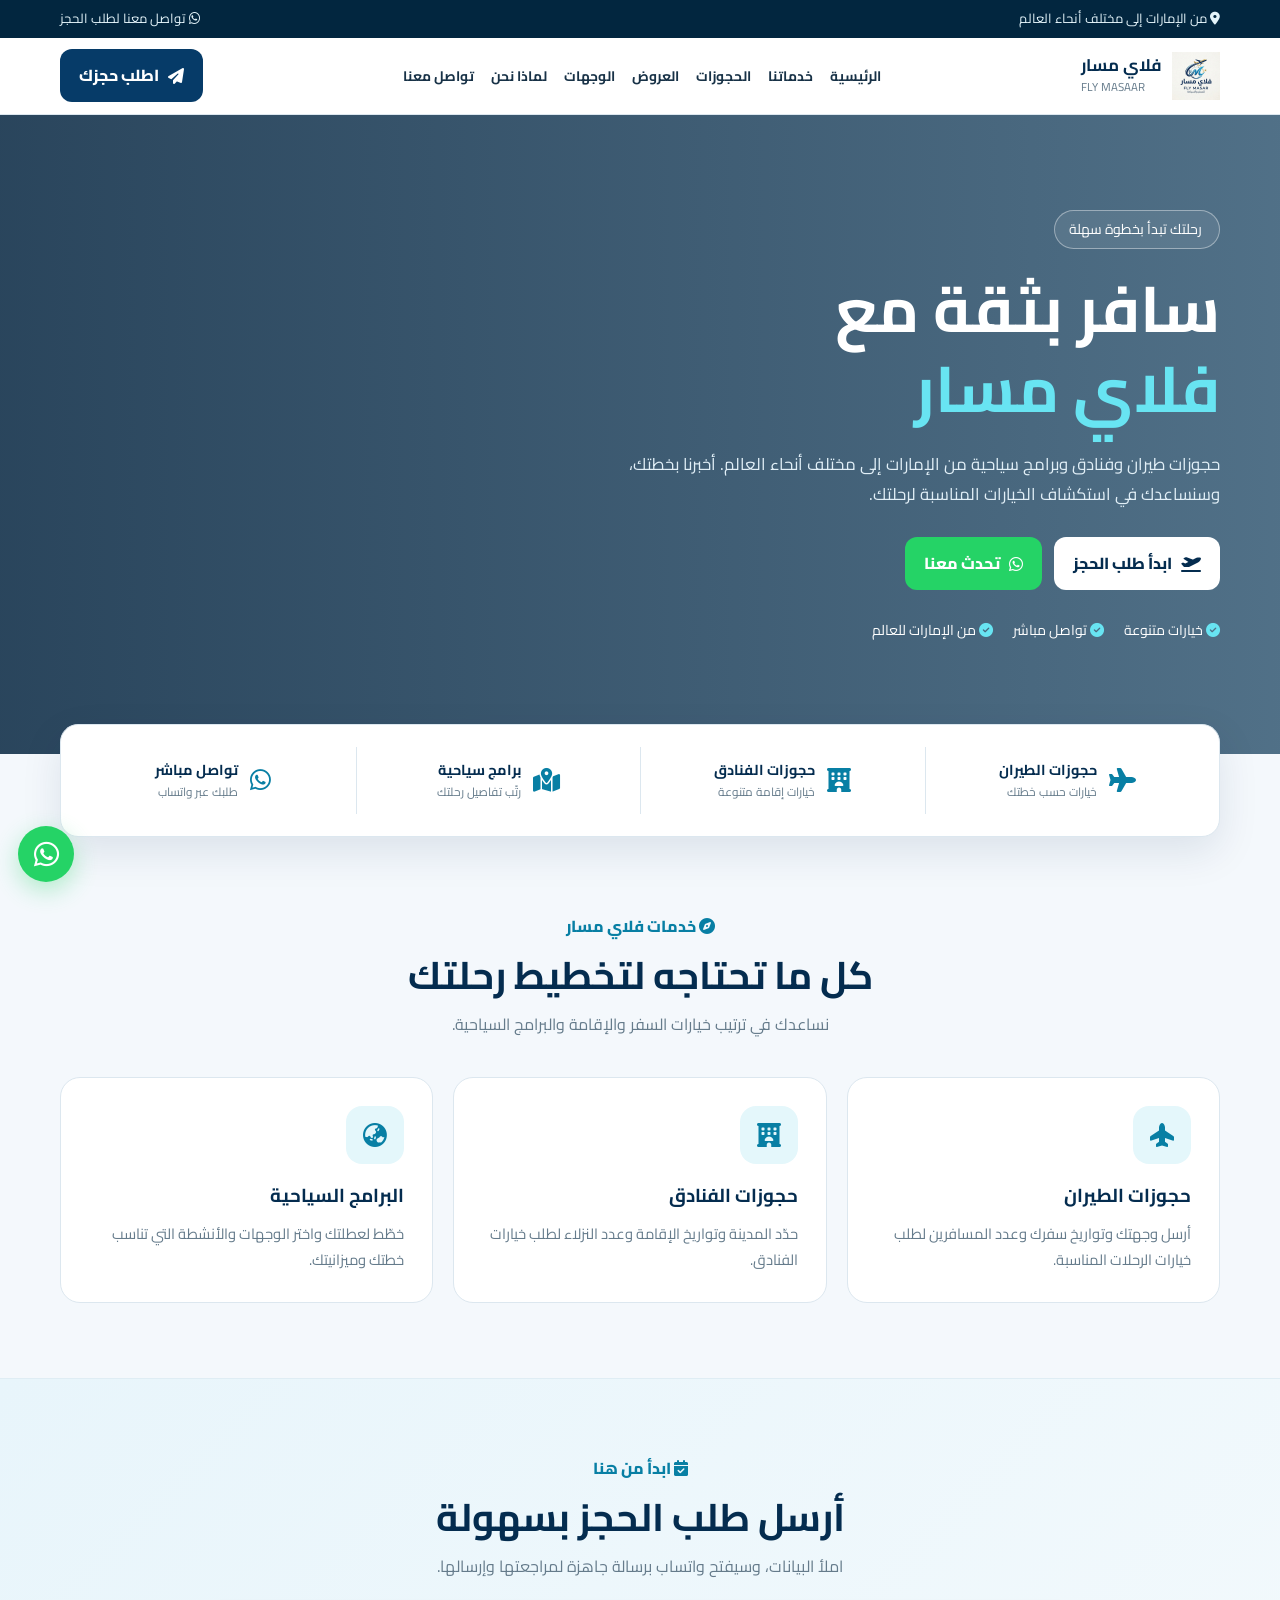
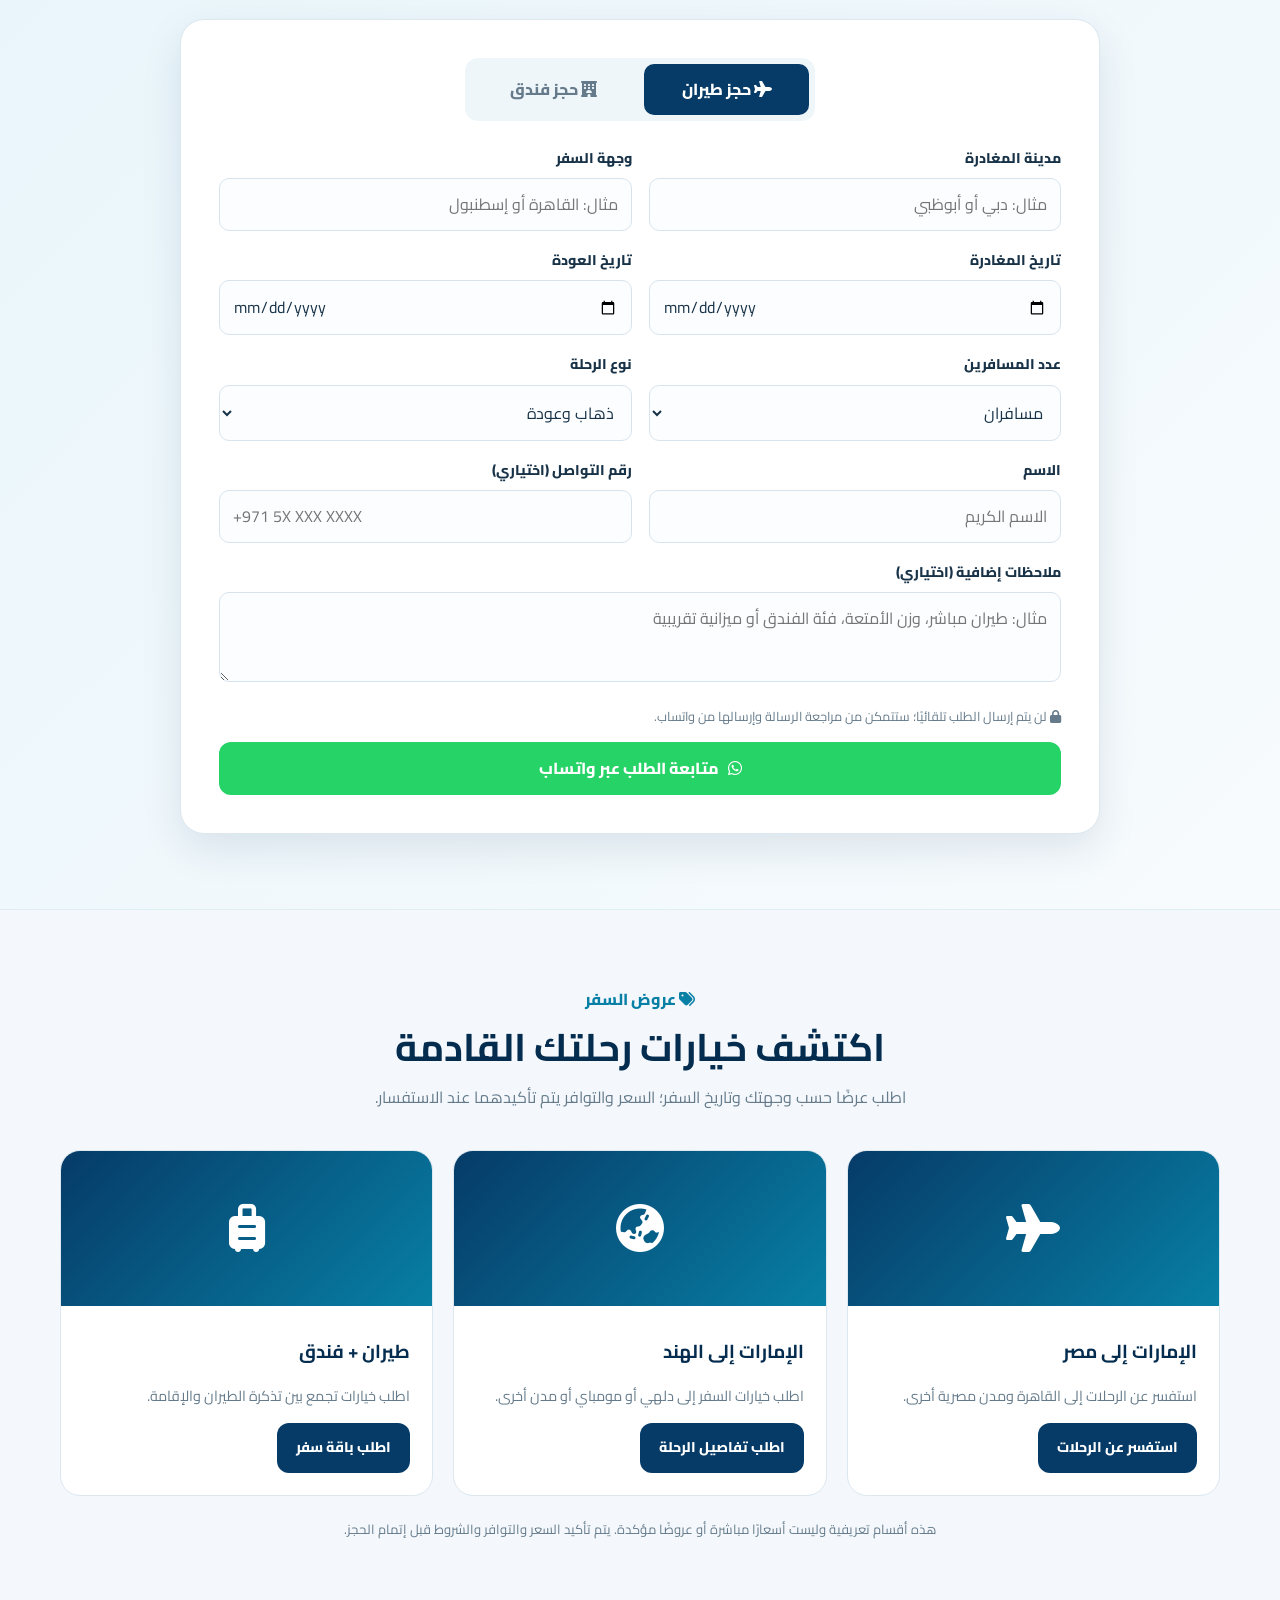
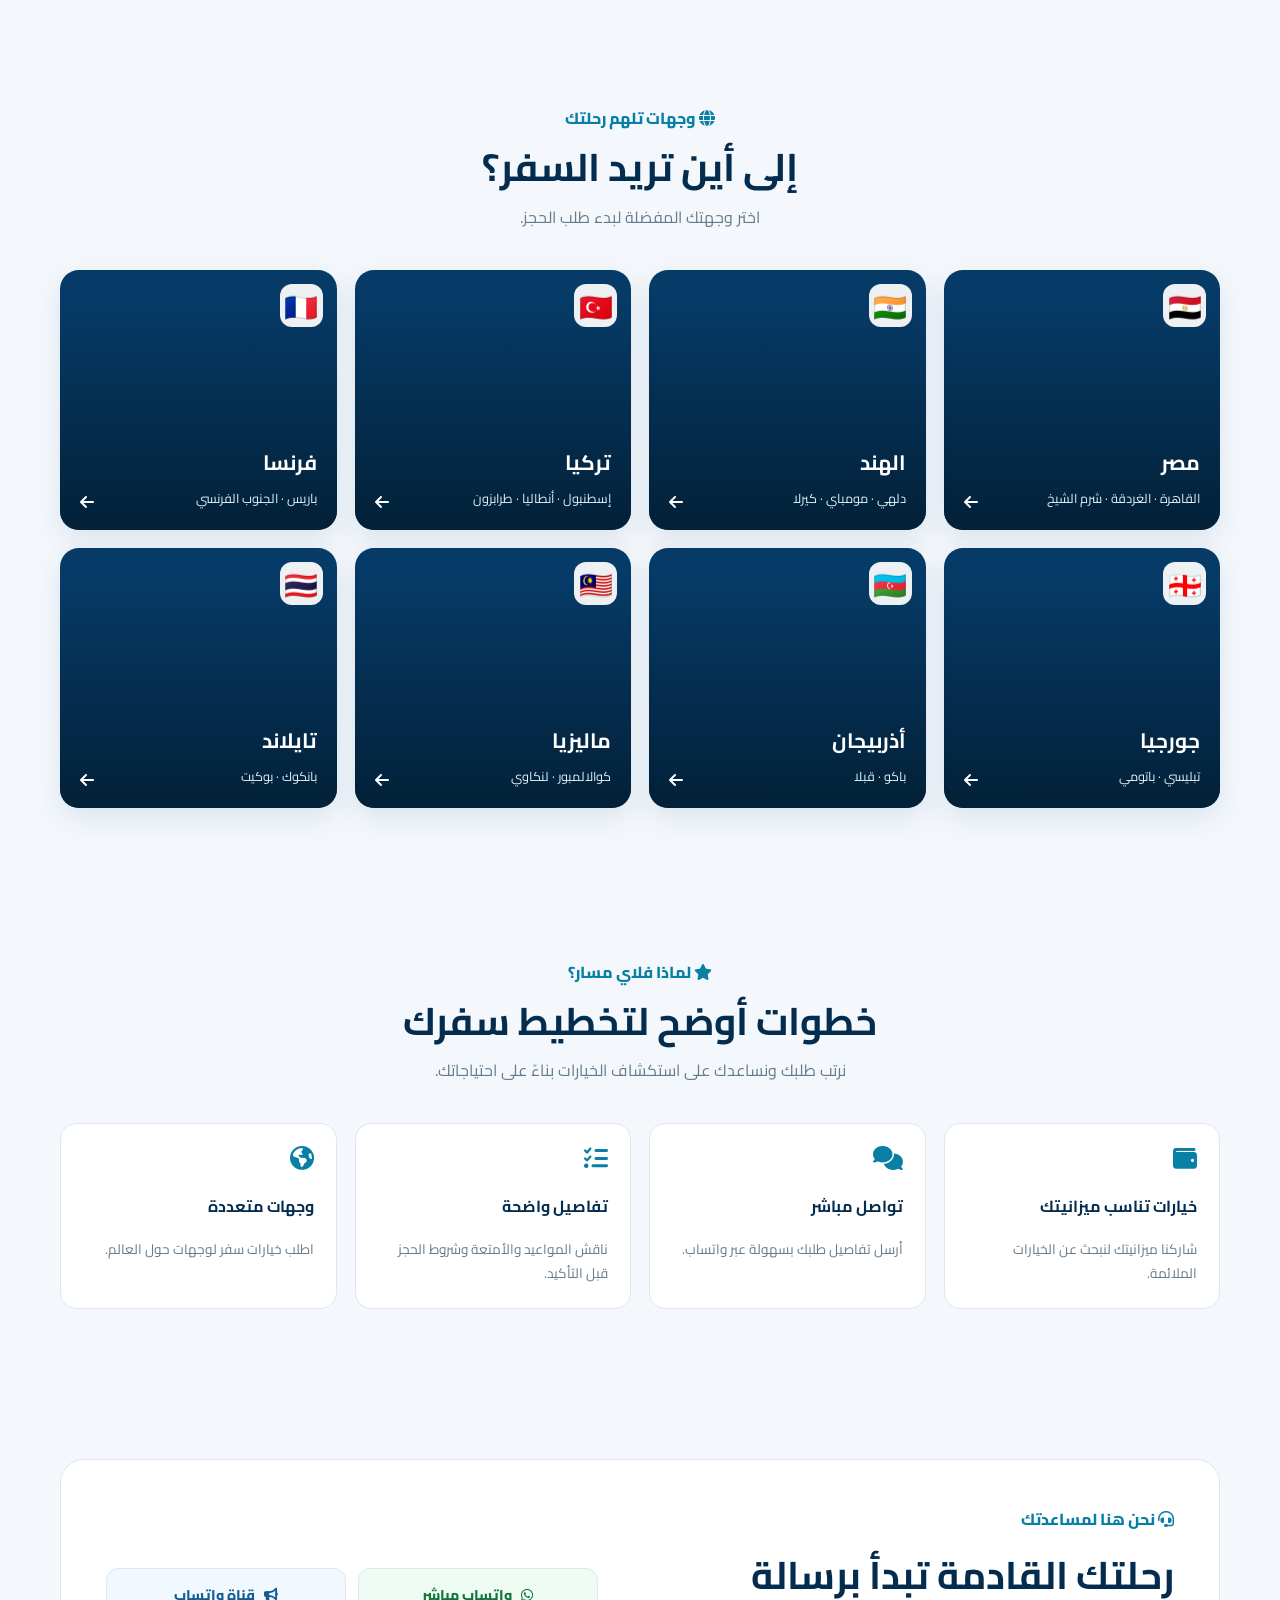
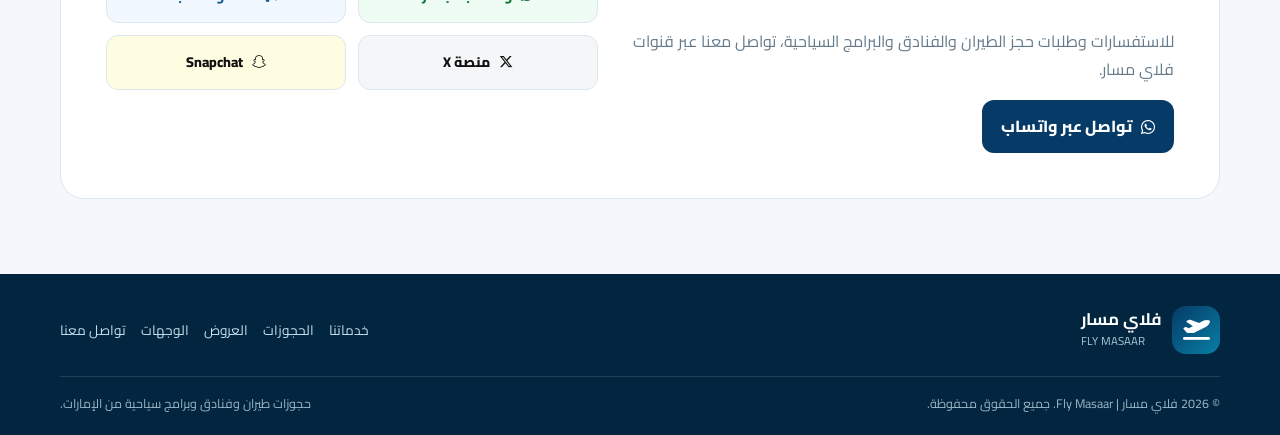
==== commit a9a95967: "Update index.html" ====
--- a/index.html
+++ b/index.html
@@ -1,1090 +1,1363 @@
-<!doctype html>
+
+<!DOCTYPE html>
 <html lang="ar" dir="rtl">
 <head>
-<meta charset="utf-8">
-<meta name="viewport" content="width=device-width, initial-scale=1">
-<meta name="theme-color" content="#063b68">
-<meta name="description" content="فلاي مسار للسفر والسياحة في الإمارات: حجوزات الطيران والفنادق والبرامج السياحية إلى وجهات حول العالم. تواصل معنا عبر واتساب.">
-<meta name="robots" content="index,follow">
-<meta property="og:type" content="website">
-<meta property="og:title" content="فلاي مسار | Fly Masaar — سافر بثقة">
-<meta property="og:description" content="حجوزات طيران وفنادق وبرامج سياحية من الإمارات إلى مختلف أنحاء العالم.">
-<title>فلاي مسار | Fly Masaar — حجوزات طيران وفنادق</title>
-
-<link rel="preconnect" href="https://fonts.googleapis.com">
-<link rel="preconnect" href="https://fonts.gstatic.com" crossorigin>
-<link href="https://fonts.googleapis.com/css2?family=Cairo:wght@400;500;600;700;800&display=swap" rel="stylesheet">
-<link rel="stylesheet" href="https://cdnjs.cloudflare.com/ajax/libs/font-awesome/6.5.2/css/all.min.css">
-
-<style>
-:root{
---navy:#042c4f;
---blue:#063b68;
---blue2:#087fa4;
---cyan:#20c6df;
---mint:#dff8fb;
---bg:#f4f8fc;
---white:#fff;
---text:#183247;
---muted:#657b8b;
---line:#dce7ef;
---green:#25d366;
---shadow:0 18px 50px rgba(4,44,79,.10);
---radius:22px
-}
-*{box-sizing:border-box}
-html{scroll-behavior:smooth;scroll-padding-top:90px}
-body{
-margin:0;
-background:var(--bg);
-color:var(--text);
-font-family:"Cairo",Tahoma,sans-serif;
-line-height:1.75
-}
-a{color:inherit;text-decoration:none}
-button,input,select,textarea{font:inherit}
-button,a,input,select,textarea{-webkit-tap-highlight-color:transparent}
-.container{width:min(1160px,92%);margin-inline:auto}
-.section{padding:82px 0}
-.eyebrow{
-display:inline-flex;align-items:center;gap:8px;
-color:var(--blue2);font-size:.9rem;font-weight:800
-}
-.section-heading{
-text-align:center;max-width:700px;margin:0 auto 38px
-}
-.section-heading h2{
-font-size:clamp(1.65rem,3vw,2.45rem);
-line-height:1.3;color:var(--navy);margin:8px 0 12px
-}
-.section-heading p{color:var(--muted);margin:0}
-
-/* الشريط العلوي */
-.topbar{background:#02263f;color:#d7edf7;font-size:.82rem}
-.topbar-inner{
-display:flex;justify-content:space-between;gap:14px;
-align-items:center;padding:7px 0
-}
-.topbar span{display:inline-flex;align-items:center;gap:8px}
-
-/* القائمة الرئيسية */
-.site-header{
-position:sticky;top:0;z-index:100;
-background:rgba(255,255,255,.96);
-backdrop-filter:blur(12px);
-border-bottom:1px solid rgba(220,231,239,.85)
-}
-.nav{
-min-height:78px;display:flex;align-items:center;
-justify-content:space-between;gap:22px
-}
-.brand{display:flex;align-items:center;gap:11px;min-width:max-content}
-.brand img{width:49px;height:49px;object-fit:contain;border-radius:14px}
-.brand-mark{
-width:49px;height:49px;border-radius:15px;
-background:linear-gradient(135deg,var(--blue),var(--blue2));
-display:grid;place-items:center;color:#fff;font-size:1.35rem;
-box-shadow:0 8px 18px #063b682b
-}
-.brand strong{
-display:block;font-size:1.08rem;line-height:1.35;
-color:var(--navy);font-weight:800
-}
-.brand small{
-display:block;color:var(--muted);font-size:.73rem;
-letter-spacing:.3px;direction:ltr;text-align:right
-}
-.nav-links{
-display:flex;align-items:center;gap:20px;
-list-style:none;margin:0;padding:0
-}
-.nav-links a{font-size:.88rem;font-weight:700;color:#29485d;transition:.2s}
-.nav-links a:hover{color:var(--blue2)}
-.nav-cta,.btn{
-display:inline-flex;align-items:center;justify-content:center;
-gap:9px;border:0;border-radius:13px;padding:12px 18px;
-font-weight:800;cursor:pointer;
-transition:transform .2s,box-shadow .2s,background .2s
-}
-.nav-cta,.btn-primary{
-background:var(--blue);color:#fff;box-shadow:0 8px 20px #063b6828
-}
-.nav-cta:hover,.btn-primary:hover{
-background:var(--blue2);transform:translateY(-2px)
-}
-.btn-light{background:#fff;color:var(--navy)}
-.btn-wa{background:var(--green);color:#fff}
-.btn-outline{border:1px solid var(--line);background:#fff;color:var(--blue)}
-.menu-toggle{
-display:none;width:44px;height:44px;border:1px solid var(--line);
-background:#fff;border-radius:12px;color:var(--blue);font-size:1.15rem
-}
-
-/* الواجهة الرئيسية */
-.hero{
-position:relative;overflow:hidden;
-background:radial-gradient(ellipse at 12% 12%,#159bbd55,transparent 32%),
-linear-gradient(125deg,#042c4f 0%,#063b68 55%,#087fa4 100%);
-color:#fff;padding:78px 0 86px
-}
-.hero:after{
-content:"";position:absolute;width:450px;height:450px;
-border:1px solid #ffffff20;border-radius:50%;
-left:-180px;bottom:-270px;
-box-shadow:0 0 0 55px #ffffff08,0 0 0 110px #ffffff06;
-pointer-events:none
-}
-.hero-grid{
-display:grid;grid-template-columns:1.08fr .92fr;
-align-items:center;gap:45px;position:relative;z-index:1
-}
-.hero-tag{
-display:inline-flex;align-items:center;gap:8px;
-background:#ffffff14;border:1px solid #ffffff30;
-padding:7px 13px;border-radius:999px;font-size:.85rem;color:#d9f8ff
-}
-.hero h1{
-font-size:clamp(2.2rem,4.7vw,3.8rem);
-line-height:1.23;letter-spacing:-1px;margin:18px 0
-}
-.hero h1 em{font-style:normal;color:#65e2f2}
-.hero-copy{font-size:1.05rem;color:#d6e9f3;max-width:610px;margin:0 0 25px}
-.hero-actions{display:flex;flex-wrap:wrap;gap:12px}
-.hero-points{
-display:flex;gap:18px;flex-wrap:wrap;margin-top:28px;
-color:#e4f4f8;font-size:.84rem
-}
-.hero-points span{display:flex;align-items:center;gap:7px}
-.hero-points i{color:#65e2f2}
-.hero-visual{position:relative;min-height:360px;display:grid;place-items:center}
-.visual-orbit{
-position:absolute;width:min(360px,85%);aspect-ratio:1;
-border:1px solid #ffffff35;border-radius:50%;
-box-shadow:0 0 0 28px #ffffff08,0 0 0 58px #ffffff05
-}
-.visual-plane{
-position:relative;width:240px;height:240px;border-radius:48px;
-background:linear-gradient(145deg,#ffffff,#d9f5fb);
-display:grid;place-items:center;color:var(--blue);font-size:6rem;
-transform:rotate(-7deg);box-shadow:0 28px 65px #001d3655
-}
-.floating-card{
-position:absolute;background:#fff;color:var(--text);
-border-radius:17px;padding:13px 16px;box-shadow:var(--shadow);
-display:flex;align-items:center;gap:11px;font-size:.82rem
-}
-.floating-card i{
-width:39px;height:39px;display:grid;place-items:center;
-background:var(--mint);color:var(--blue2);
-border-radius:12px;font-size:1.1rem
-}
-.floating-card strong{display:block;color:var(--navy);font-size:.9rem}
-.float-one{top:35px;right:0}
-.float-two{bottom:35px;left:0}
-
-/* شريط المميزات */
-.trust-strip{position:relative;margin-top:-28px;z-index:3}
-.trust-grid{
-display:grid;grid-template-columns:repeat(4,1fr);
-background:#fff;border:1px solid var(--line);
-border-radius:19px;box-shadow:var(--shadow);padding:22px
-}
-.trust-item{
-display:flex;align-items:center;justify-content:center;
-gap:12px;padding:8px;border-left:1px solid var(--line)
-}
-.trust-item:last-child{border-left:0}
-.trust-item i{font-size:1.45rem;color:var(--blue2)}
-.trust-item strong{display:block;color:var(--navy);font-size:.92rem}
-.trust-item small{display:block;color:var(--muted);font-size:.75rem}
-
-/* الخدمات */
-.services-grid{display:grid;grid-template-columns:repeat(3,1fr);gap:20px}
-.service-card{
-background:#fff;border:1px solid var(--line);border-radius:var(--radius);
-padding:30px 25px;box-shadow:0 8px 28px #063b6807;transition:.25s
-}
-.service-card:hover{
-transform:translateY(-5px);box-shadow:var(--shadow);border-color:#b9e8f1
-}
-.service-icon{
-width:58px;height:58px;border-radius:18px;
-background:linear-gradient(135deg,#e6f8fb,#d6eff7);
-display:grid;place-items:center;color:var(--blue2);
-font-size:1.55rem;margin-bottom:19px
-}
-.service-card h3{margin:0 0 8px;color:var(--navy);font-size:1.15rem}
-.service-card p{margin:0;color:var(--muted);font-size:.91rem}
-
-/* نموذج الحجز */
-.booking-wrap{
-background:linear-gradient(135deg,#e9f5fb,#f8fbfd);
-border-block:1px solid #e0edf4
-}
-.booking-card{
-max-width:930px;margin:auto;background:#fff;border:1px solid var(--line);
-border-radius:26px;box-shadow:var(--shadow);
-padding:clamp(20px,4vw,38px)
-}
-.booking-tabs{
-display:flex;gap:10px;background:#f0f6fa;padding:6px;
-border-radius:15px;width:max-content;max-width:100%;margin:0 auto 28px
-}
-.tab-btn{
-display:flex;align-items:center;gap:9px;border:0;background:transparent;
-color:var(--muted);font-weight:800;padding:11px 24px;
-border-radius:11px;cursor:pointer
-}
-.tab-btn.active{background:var(--blue);color:#fff;box-shadow:0 6px 15px #063b6826}
-.form-grid{display:grid;grid-template-columns:repeat(2,minmax(0,1fr));gap:18px}
-.field label{
-display:block;font-size:.87rem;font-weight:800;margin-bottom:7px;color:#29485d
-}
-.field input,.field select,.field textarea{
-width:100%;min-height:49px;border:1px solid #d8e4ed;
-border-radius:11px;background:#fbfdff;padding:11px 13px;
-color:var(--text);outline:none;transition:border .2s,box-shadow .2s
-}
-.field textarea{resize:vertical;min-height:92px}
-.field input:focus,.field select:focus,.field textarea:focus{
-border-color:var(--blue2);box-shadow:0 0 0 3px #087fa41b
-}
-.field.full{grid-column:1/-1}
-.form-help{font-size:.78rem;color:var(--muted);margin:12px 0 0}
-.submit-btn{width:100%;margin-top:20px;min-height:53px;font-size:1rem}
-.form-status{font-size:.84rem;color:#b42318;margin-top:10px;display:none}
-
-/* العروض */
-.offers-grid{display:grid;grid-template-columns:repeat(3,1fr);gap:20px}
-.offer-card{
-overflow:hidden;background:#fff;border:1px solid var(--line);
-border-radius:var(--radius);box-shadow:0 8px 28px #063b6808
-}
-.offer-art{
-min-height:155px;display:flex;align-items:center;justify-content:center;
-position:relative;overflow:hidden;color:#fff;
-background:linear-gradient(135deg,#063b68,#087fa4)
-}
-.offer-art:before,.offer-art:after{
-content:"";position:absolute;border:1px solid #ffffff30;
-border-radius:50%;width:190px;height:190px;right:-30px;top:-100px
-}
-.offer-art:after{
-width:230px;height:230px;right:auto;left:-80px;top:60px
-}
-.offer-art i{
-font-size:3.6rem;position:relative;z-index:1;
-filter:drop-shadow(0 8px 12px #00243c50)
-}
-.offer-art.teal{background:linear-gradient(135deg,#047a8d,#21b5bd)}
-.offer-art.gold{background:linear-gradient(135deg,#163f65,#d08a35)}
-.offer-body{padding:23px}
-.offer-label{
-font-size:.75rem;font-weight:800;color:var(--blue2);
-background:#e9f8fb;padding:5px 10px;border-radius:999px
-}
-.offer-body h3{margin:14px 0 7px;color:var(--navy)}
-.offer-body p{color:var(--muted);font-size:.88rem;margin:0 0 18px}
-.offer-body .btn{width:100%}
-.notice{font-size:.8rem;color:var(--muted);text-align:center;margin-top:20px}
-
-/* الوجهات */
-.destinations-grid{display:grid;grid-template-columns:repeat(4,1fr);gap:16px}
-.destination{
-position:relative;min-height:160px;background:#fff;
-border:1px solid var(--line);border-radius:19px;padding:21px;
-overflow:hidden;transition:.22s
-}
-.destination:hover{
-transform:translateY(-4px);box-shadow:var(--shadow);border-color:#9dddea
-}
-.destination .flag{font-size:2.2rem;display:block;margin-bottom:10px}
-.destination h3{margin:0;color:var(--navy);font-size:1.05rem}
-.destination p{margin:4px 0 0;color:var(--muted);font-size:.82rem}
-.destination .arrow{position:absolute;left:18px;bottom:19px;color:var(--blue2)}
-
-/* لماذا نحن */
-.why{
-background:linear-gradient(125deg,#042c4f,#063b68);color:#fff;
-border-radius:28px;padding:clamp(28px,5vw,55px);
-overflow:hidden;position:relative
-}
-.why .section-heading h2{color:#fff}
-.why .section-heading p{color:#c6deeb}
-.why .eyebrow{color:#6ce3f0}
-.why-grid{display:grid;grid-template-columns:repeat(4,1fr);gap:14px}
-.why-item{
-background:#ffffff0d;border:1px solid #ffffff1a;
-border-radius:17px;padding:22px 17px
-}
-.why-item i{font-size:1.45rem;color:#6ce3f0;margin-bottom:13px}
-.why-item h3{font-size:1rem;margin:0 0 6px}
-.why-item p{font-size:.82rem;color:#c6deeb;margin:0}
-
-/* التواصل */
-.contact-panel{
-display:grid;grid-template-columns:1fr .9fr;gap:35px;align-items:center;
-background:#fff;border:1px solid var(--line);border-radius:25px;
-padding:clamp(25px,5vw,48px);box-shadow:0 10px 35px #063b6808
-}
-.contact-panel h2{
-font-size:clamp(1.7rem,3vw,2.4rem);color:var(--navy);
-line-height:1.35;margin:10px 0
-}
-.contact-panel p{color:var(--muted);margin:0 0 20px}
-.social-grid{display:grid;grid-template-columns:repeat(2,1fr);gap:11px}
-.social-btn{
-display:flex;align-items:center;justify-content:center;gap:10px;
-border:1px solid var(--line);border-radius:13px;padding:13px 10px;
-font-weight:800;font-size:.88rem;transition:.2s
-}
-.social-btn:hover{transform:translateY(-2px);box-shadow:0 8px 20px #063b6812}
-.social-btn i{font-size:1.15rem}
-.social-btn.whatsapp{background:#effcf4;color:#11743a;border-color:#c7f0d5}
-.social-btn.channel{background:#f1f8ff;color:#145c90}
-.social-btn.x{background:#f5f6f7;color:#111}
-.social-btn.snap{background:#fffde1;color:#111;border-color:#f4ec83}
-
-/* التذييل */
-footer{background:#02263f;color:#c6deeb;padding:32px 0 20px}
-.footer-main{
-display:flex;justify-content:space-between;align-items:center;gap:25px;
-padding-bottom:22px;border-bottom:1px solid #ffffff20
-}
-.footer-brand{color:#fff}
-.footer-brand .brand small{color:#a9c6d6}
-.footer-links{display:flex;gap:17px;flex-wrap:wrap;font-size:.84rem}
-.footer-links a:hover{color:#6ce3f0}
-.copyright{
-display:flex;justify-content:space-between;gap:15px;flex-wrap:wrap;
-padding-top:16px;font-size:.78rem;color:#9cb8c9
-}
-.floating-wa{
-position:fixed;bottom:20px;left:20px;z-index:90;
-width:58px;height:58px;border-radius:50%;display:grid;place-items:center;
-background:var(--green);color:#fff;font-size:1.75rem;
-box-shadow:0 8px 25px #25d36655;transition:.2s
-}
-.floating-wa:hover{transform:scale(1.06)}
-
-/* التوافق مع الشاشات */
-@media(max-width:1000px){
-.nav-links{gap:12px}
-.nav-links a{font-size:.81rem}
-.nav-cta{padding:10px 12px;font-size:.84rem}
-.hero-grid{gap:22px}
-.trust-grid{grid-template-columns:repeat(2,1fr)}
-.trust-item:nth-child(2){border-left:0}
-.trust-item:nth-child(-n+2){border-bottom:1px solid var(--line);padding-bottom:17px}
-.trust-item:nth-child(n+3){padding-top:17px}
-.destinations-grid{grid-template-columns:repeat(3,1fr)}
-.why-grid{grid-template-columns:repeat(2,1fr)}
-}
-@media(max-width:780px){
-.topbar-inner{justify-content:center}
-.topbar-inner span:last-child{display:none}
-.nav{min-height:70px}
-.menu-toggle{display:grid;place-items:center}
-.nav-cta{display:none}
-.nav-links{
-display:none;position:absolute;top:69px;right:4%;left:4%;
-background:#fff;border:1px solid var(--line);border-radius:16px;
-padding:12px;box-shadow:var(--shadow);
-flex-direction:column;align-items:stretch;gap:0
-}
-.nav-links.open{display:flex}
-.nav-links a{display:block;padding:11px 13px;border-radius:9px;font-size:.92rem}
-.nav-links a:hover{background:#f0f8fb}
-.hero{padding:56px 0 68px}
-.hero-grid{grid-template-columns:1fr;text-align:center}
-.hero-copy{margin-inline:auto}
-.hero-actions,.hero-points{justify-content:center}
-.hero-visual{min-height:270px;order:-1}
-.visual-plane{width:175px;height:175px;border-radius:36px;font-size:4.4rem}
-.visual-orbit{width:240px}
-.floating-card{padding:9px 11px;font-size:.72rem}
-.floating-card i{width:32px;height:32px}
-.float-one{top:10px;right:2%}
-.float-two{bottom:8px;left:2%}
-.section{padding:62px 0}
-.services-grid,.offers-grid{grid-template-columns:1fr}
-.service-card{padding:24px}
-.destinations-grid{grid-template-columns:repeat(2,1fr)}
-.contact-panel{grid-template-columns:1fr;gap:20px}
-.footer-main{align-items:flex-start;flex-direction:column}
-.footer-links{gap:12px}
-.booking-tabs{width:100%}
-.tab-btn{flex:1;justify-content:center;padding:10px 12px}
-}
-@media(max-width:480px){
-.container{width:91%}
-.brand img,.brand-mark{width:43px;height:43px}
-.brand strong{font-size:.94rem}
-.brand small{font-size:.68rem}
-.hero h1{font-size:2.15rem}
-.hero-copy{font-size:.95rem}
-.hero-actions .btn{width:100%}
-.hero-points{gap:10px 14px;font-size:.78rem}
-.trust-grid{padding:12px}
-.trust-item{justify-content:flex-start;gap:9px;padding:10px 6px}
-.trust-item i{font-size:1.2rem}
-.trust-item strong{font-size:.8rem}
-.trust-item small{font-size:.68rem}
-.form-grid{grid-template-columns:1fr;gap:14px}
-.field.full{grid-column:auto}
-.booking-card{padding:17px}
-.destinations-grid{gap:10px}
-.destination{min-height:145px;padding:15px}
-.destination .flag{font-size:1.8rem}
-.destination h3{font-size:.95rem}
-.destination p{font-size:.75rem}
-.why-grid{grid-template-columns:1fr}
-.social-grid{grid-template-columns:1fr}
-.section-heading{margin-bottom:28px}
-.floating-wa{width:52px;height:52px;bottom:14px;left:14px}
-}
-@media(prefers-reduced-motion:reduce){
-*,*::before,*::after{scroll-behavior:auto!important;transition:none!important;animation:none!important}
-}
-</style>
+  <meta charset="UTF-8">
+  <meta name="viewport" content="width=device-width, initial-scale=1">
+  <meta name="theme-color" content="#063b68">
+  <meta name="description" content="فلاي مسار للسفر والسياحة في الإمارات. حجوزات طيران وفنادق وبرامج سياحية إلى مختلف أنحاء العالم.">
+  <meta property="og:title" content="فلاي مسار | Fly Masaar">
+  <meta property="og:description" content="رحلتك القادمة تبدأ هنا. حجوزات طيران وفنادق وبرامج سياحية من الإمارات إلى العالم.">
+  <title>فلاي مسار | Fly Masaar - حجوزات الطيران والفنادق</title>
+
+  <link rel="preconnect" href="https://fonts.googleapis.com">
+  <link rel="preconnect" href="https://fonts.gstatic.com" crossorigin>
+  <link href="https://fonts.googleapis.com/css2?family=Cairo:wght@400;500;600;700;800&display=swap" rel="stylesheet">
+  <link rel="stylesheet" href="https://cdnjs.cloudflare.com/ajax/libs/font-awesome/6.5.2/css/all.min.css">
+
+  <style>
+    :root {
+      --navy: #042c4f;
+      --blue: #063b68;
+      --blue2: #087fa4;
+      --cyan: #20c6df;
+      --bg: #f4f8fc;
+      --text: #183247;
+      --muted: #657b8b;
+      --line: #dce7ef;
+      --green: #25d366;
+      --white: #fff;
+      --shadow: 0 15px 40px rgba(4,44,79,.10);
+      --radius: 20px;
+    }
+
+    * { box-sizing: border-box; }
+
+    html {
+      scroll-behavior: smooth;
+      scroll-padding-top: 90px;
+    }
+
+    body {
+      margin: 0;
+      font-family: "Cairo", Tahoma, sans-serif;
+      background: var(--bg);
+      color: var(--text);
+      line-height: 1.8;
+    }
+
+    a { color: inherit; text-decoration: none; }
+    button, input, select, textarea { font: inherit; }
+    img { max-width: 100%; }
+
+    .container {
+      width: min(1160px, 92%);
+      margin-inline: auto;
+    }
+
+    .section { padding: 75px 0; }
+
+    .section-title {
+      text-align: center;
+      max-width: 720px;
+      margin: 0 auto 38px;
+    }
+
+    .section-title span {
+      color: var(--blue2);
+      font-weight: 800;
+    }
+
+    .section-title h2 {
+      color: var(--navy);
+      font-size: clamp(1.7rem, 3vw, 2.5rem);
+      line-height: 1.4;
+      margin: 8px 0;
+    }
+
+    .section-title p {
+      color: var(--muted);
+      margin: 0;
+    }
+
+    .topbar {
+      background: #02263f;
+      color: #e4f4fa;
+      font-size: .82rem;
+      padding: 7px 0;
+    }
+
+    .topbar .container {
+      display: flex;
+      justify-content: space-between;
+      gap: 12px;
+      flex-wrap: wrap;
+    }
+
+    header {
+      position: sticky;
+      top: 0;
+      z-index: 100;
+      background: rgba(255,255,255,.97);
+      border-bottom: 1px solid var(--line);
+      backdrop-filter: blur(12px);
+    }
+
+    .nav {
+      min-height: 76px;
+      display: flex;
+      align-items: center;
+      justify-content: space-between;
+      gap: 20px;
+    }
+
+    .brand {
+      display: flex;
+      align-items: center;
+      gap: 10px;
+      flex-shrink: 0;
+    }
+
+    .brand img {
+      width: 48px;
+      height: 48px;
+      object-fit: contain;
+    }
+
+    .brand-icon {
+      width: 48px;
+      height: 48px;
+      display: grid;
+      place-items: center;
+      color: white;
+      background: linear-gradient(135deg, var(--blue), var(--blue2));
+      border-radius: 14px;
+      font-size: 1.35rem;
+    }
+
+    .brand strong {
+      display: block;
+      color: var(--navy);
+      font-size: 1.05rem;
+      line-height: 1.4;
+    }
+
+    .brand small {
+      display: block;
+      color: var(--muted);
+      font-size: .72rem;
+      direction: ltr;
+    }
+
+    .nav-links {
+      display: flex;
+      align-items: center;
+      gap: 17px;
+      list-style: none;
+      margin: 0;
+      padding: 0;
+    }
+
+    .nav-links a {
+      font-size: .86rem;
+      font-weight: 700;
+      transition: .2s;
+    }
+
+    .nav-links a:hover { color: var(--blue2); }
+
+    .btn {
+      display: inline-flex;
+      align-items: center;
+      justify-content: center;
+      gap: 9px;
+      border: 0;
+      border-radius: 12px;
+      padding: 12px 19px;
+      font-weight: 800;
+      cursor: pointer;
+      transition: .2s;
+    }
+
+    .btn:hover { transform: translateY(-2px); }
+
+    .btn-primary {
+      color: white;
+      background: var(--blue);
+    }
+
+    .btn-primary:hover { background: var(--blue2); }
+
+    .btn-white {
+      background: white;
+      color: var(--navy);
+    }
+
+    .btn-whatsapp {
+      color: white;
+      background: var(--green);
+    }
+
+    .menu-toggle {
+      display: none;
+      width: 43px;
+      height: 43px;
+      background: white;
+      color: var(--blue);
+      border: 1px solid var(--line);
+      border-radius: 12px;
+      cursor: pointer;
+    }
+
+    /* صورة الغلاف الرئيسية */
+    .hero {
+      position: relative;
+      overflow: hidden;
+      color: white;
+      padding: 95px 0 110px;
+      background:
+        linear-gradient(90deg, rgba(3,35,62,.84), rgba(3,48,80,.68)),
+        url("https://images.unsplash.com/photo-1436491865332-7a61a109cc05?auto=format&fit=crop&w=2000&q=85")
+        center 48% / cover no-repeat;
+    }
+
+    .hero-content {
+      position: relative;
+      z-index: 1;
+      max-width: 720px;
+    }
+
+    .hero-label {
+      display: inline-block;
+      padding: 6px 14px;
+      border: 1px solid #ffffff65;
+      background: #ffffff15;
+      border-radius: 50px;
+      font-size: .88rem;
+    }
+
+    .hero h1 {
+      font-size: clamp(2.3rem, 5vw, 4.2rem);
+      line-height: 1.25;
+      margin: 20px 0;
+    }
+
+    .hero h1 em {
+      color: #68e4f2;
+      font-style: normal;
+    }
+
+    .hero p {
+      max-width: 640px;
+      color: #e1eff7;
+      font-size: 1.05rem;
+      margin-bottom: 28px;
+    }
+
+    .hero-buttons {
+      display: flex;
+      flex-wrap: wrap;
+      gap: 12px;
+    }
+
+    .hero-points {
+      display: flex;
+      gap: 20px;
+      flex-wrap: wrap;
+      margin-top: 28px;
+      font-size: .88rem;
+    }
+
+    .hero-points i { color: #68e4f2; }
+
+    .trust {
+      margin-top: -30px;
+      position: relative;
+      z-index: 2;
+    }
+
+    .trust-grid {
+      display: grid;
+      grid-template-columns: repeat(4, 1fr);
+      background: white;
+      border: 1px solid var(--line);
+      border-radius: 18px;
+      box-shadow: var(--shadow);
+      padding: 22px 10px;
+    }
+
+    .trust-item {
+      display: flex;
+      justify-content: center;
+      align-items: center;
+      gap: 12px;
+      padding: 10px;
+      border-left: 1px solid var(--line);
+    }
+
+    .trust-item:last-child { border-left: 0; }
+    .trust-item i { color: var(--blue2); font-size: 1.5rem; }
+    .trust-item strong { display: block; color: var(--navy); font-size: .9rem; }
+    .trust-item small { display: block; color: var(--muted); font-size: .74rem; }
+
+    .services-grid {
+      display: grid;
+      grid-template-columns: repeat(3, 1fr);
+      gap: 20px;
+    }
+
+    .service-card {
+      padding: 28px;
+      border: 1px solid var(--line);
+      border-radius: var(--radius);
+      background: white;
+      transition: .25s;
+    }
+
+    .service-card:hover {
+      transform: translateY(-5px);
+      box-shadow: var(--shadow);
+    }
+
+    .service-icon {
+      width: 58px;
+      height: 58px;
+      display: grid;
+      place-items: center;
+      background: #e4f7fb;
+      color: var(--blue2);
+      border-radius: 16px;
+      font-size: 1.5rem;
+      margin-bottom: 15px;
+    }
+
+    .service-card h3 { color: var(--navy); margin: 0 0 8px; }
+    .service-card p { color: var(--muted); font-size: .92rem; margin: 0; }
+
+    /* نموذج الحجز */
+    .booking-section {
+      background: linear-gradient(135deg, #e8f5fb, #f7fbfd);
+      border-block: 1px solid #dfedf4;
+    }
+
+    .booking-card {
+      max-width: 920px;
+      margin: auto;
+      background: white;
+      border: 1px solid var(--line);
+      border-radius: 24px;
+      padding: clamp(20px, 4vw, 38px);
+      box-shadow: var(--shadow);
+    }
+
+    .booking-tabs {
+      display: flex;
+      gap: 8px;
+      background: #eff6fa;
+      border-radius: 13px;
+      padding: 6px;
+      max-width: 350px;
+      margin: 0 auto 25px;
+    }
+
+    .tab {
+      flex: 1;
+      padding: 11px;
+      border: 0;
+      border-radius: 10px;
+      background: transparent;
+      color: var(--muted);
+      font-weight: 800;
+      cursor: pointer;
+    }
+
+    .tab.active {
+      background: var(--blue);
+      color: white;
+    }
+
+    .form-grid {
+      display: grid;
+      grid-template-columns: repeat(2, minmax(0, 1fr));
+      gap: 17px;
+    }
+
+    .field label {
+      display: block;
+      font-size: .88rem;
+      font-weight: 800;
+      margin-bottom: 7px;
+    }
+
+    .field input,
+    .field select,
+    .field textarea {
+      width: 100%;
+      min-height: 48px;
+      padding: 11px 13px;
+      background: #fbfdff;
+      color: var(--text);
+      border: 1px solid #d8e4ed;
+      border-radius: 10px;
+      outline: none;
+    }
+
+    .field input:focus,
+    .field select:focus,
+    .field textarea:focus {
+      border-color: var(--blue2);
+      box-shadow: 0 0 0 3px #087fa41b;
+    }
+
+    .field textarea {
+      min-height: 90px;
+      resize: vertical;
+    }
+
+    .field.full { grid-column: 1 / -1; }
+    [hidden] { display: none !important; }
+
+    .form-note {
+      font-size: .8rem;
+      color: var(--muted);
+      margin: 14px 0;
+    }
+
+    .submit-btn { width: 100%; min-height: 52px; }
+    .form-error { display: none; color: #b42318; font-size: .85rem; }
+
+    /* بطاقات العروض */
+    .offers-grid {
+      display: grid;
+      grid-template-columns: repeat(3, 1fr);
+      gap: 20px;
+    }
+
+    .offer-card {
+      overflow: hidden;
+      background: white;
+      border: 1px solid var(--line);
+      border-radius: var(--radius);
+    }
+
+    .offer-art {
+      min-height: 155px;
+      display: grid;
+      place-items: center;
+      color: white;
+      font-size: 3rem;
+      background: linear-gradient(135deg, var(--blue), var(--blue2));
+    }
+
+    .offer-body { padding: 22px; }
+    .offer-body h3 { color: var(--navy); margin: 7px 0; }
+    .offer-body p { color: var(--muted); font-size: .9rem; }
+    .offer-body .btn { font-size: .88rem; }
+
+    .notice {
+      color: var(--muted);
+      text-align: center;
+      font-size: .82rem;
+      margin-top: 22px;
+    }
+
+    /* صور الوجهات */
+    .destinations-grid {
+      display: grid;
+      grid-template-columns: repeat(4, minmax(0, 1fr));
+      gap: 18px;
+    }
+
+    .destination {
+      position: relative;
+      min-height: 260px;
+      display: flex;
+      flex-direction: column;
+      justify-content: flex-end;
+      overflow: hidden;
+      border-radius: 19px;
+      padding: 20px;
+      color: white;
+      isolation: isolate;
+      background: #063b68;
+      box-shadow: 0 10px 28px #063b681b;
+    }
+
+    .destination::before {
+      content: "";
+      position: absolute;
+      inset: 0;
+      z-index: -2;
+      background-image: var(--destination-image);
+      background-position: center;
+      background-size: cover;
+      transition: transform .45s;
+    }
+
+    .destination::after {
+      content: "";
+      position: absolute;
+      inset: 0;
+      z-index: -1;
+      background: linear-gradient(180deg, transparent 10%, rgba(2,29,49,.88) 100%);
+    }
+
+    .destination:hover::before { transform: scale(1.08); }
+
+    .destination .flag {
+      position: absolute;
+      top: 14px;
+      right: 14px;
+      width: 43px;
+      height: 43px;
+      display: grid;
+      place-items: center;
+      background: #ffffffed;
+      border-radius: 12px;
+      font-size: 1.7rem;
+    }
+
+    .destination h3 { margin: 0; font-size: 1.3rem; }
+    .destination p { margin: 5px 0 0; font-size: .8rem; color: #e4f2f9; }
+    .destination .arrow { position: absolute; bottom: 20px; left: 20px; }
+
+    .why-grid {
+      display: grid;
+      grid-template-columns: repeat(4, 1fr);
+      gap: 18px;
+    }
+
+    .why-card {
+      background: white;
+      border: 1px solid var(--line);
+      border-radius: 16px;
+      padding: 22px;
+    }
+
+    .why-card i { color: var(--blue2); font-size: 1.5rem; }
+    .why-card h3 { color: var(--navy); font-size: 1rem; }
+    .why-card p { color: var(--muted); font-size: .85rem; margin-bottom: 0; }
+
+    .contact-panel {
+      display: grid;
+      grid-template-columns: 1fr .9fr;
+      align-items: center;
+      gap: 30px;
+      padding: clamp(24px, 5vw, 45px);
+      background: white;
+      border: 1px solid var(--line);
+      border-radius: 24px;
+    }
+
+    .contact-panel h2 {
+      color: var(--navy);
+      font-size: clamp(1.7rem, 3vw, 2.4rem);
+      margin: 8px 0;
+    }
+
+    .contact-panel p { color: var(--muted); }
+
+    .social-grid {
+      display: grid;
+      grid-template-columns: repeat(2, 1fr);
+      gap: 12px;
+    }
+
+    .social-btn {
+      display: flex;
+      align-items: center;
+      justify-content: center;
+      gap: 9px;
+      padding: 14px 10px;
+      border: 1px solid var(--line);
+      border-radius: 12px;
+      font-weight: 800;
+      font-size: .88rem;
+      transition: .2s;
+    }
+
+    .social-btn:hover { transform: translateY(-2px); }
+    .social-btn.whatsapp { color: #11743a; background: #effcf4; }
+    .social-btn.channel { color: #145c90; background: #f1f8ff; }
+    .social-btn.x { color: #111; background: #f5f6f7; }
+    .social-btn.snap { color: #111; background: #fffde1; }
+
+    footer {
+      background: #02263f;
+      color: #c6deeb;
+      padding: 32px 0 20px;
+    }
+
+    .footer-top {
+      display: flex;
+      justify-content: space-between;
+      align-items: center;
+      flex-wrap: wrap;
+      gap: 20px;
+      padding-bottom: 22px;
+      border-bottom: 1px solid #ffffff20;
+    }
+
+    .footer-brand strong { color: white; }
+    .footer-brand small { color: #a9c6d6; }
+
+    .footer-links {
+      display: flex;
+      flex-wrap: wrap;
+      gap: 15px;
+      font-size: .85rem;
+    }
+
+    .copyright {
+      display: flex;
+      justify-content: space-between;
+      flex-wrap: wrap;
+      gap: 10px;
+      padding-top: 16px;
+      color: #9cb8c9;
+      font-size: .78rem;
+    }
+
+    .floating-wa {
+      position: fixed;
+      bottom: 18px;
+      left: 18px;
+      z-index: 90;
+      width: 56px;
+      height: 56px;
+      display: grid;
+      place-items: center;
+      border-radius: 50%;
+      color: white;
+      background: var(--green);
+      box-shadow: 0 8px 25px #25d36655;
+      font-size: 1.8rem;
+    }
+
+    @media (max-width: 1000px) {
+      .nav-links { gap: 10px; }
+      .nav-links a { font-size: .78rem; }
+      .destinations-grid { grid-template-columns: repeat(3, 1fr); }
+      .why-grid { grid-template-columns: repeat(2, 1fr); }
+      .trust-grid { grid-template-columns: repeat(2, 1fr); }
+      .trust-item:nth-child(2) { border-left: 0; }
+      .trust-item:nth-child(-n+2) { border-bottom: 1px solid var(--line); }
+    }
+
+    @media (max-width: 780px) {
+      .topbar .container { justify-content: center; }
+      .topbar .container span:last-child { display: none; }
+      .menu-toggle { display: grid; place-items: center; }
+      .nav-cta { display: none; }
+
+      .nav-links {
+        display: none;
+        position: absolute;
+        top: 70px;
+        right: 4%;
+        left: 4%;
+        flex-direction: column;
+        align-items: stretch;
+        gap: 0;
+        padding: 12px;
+        background: white;
+        border: 1px solid var(--line);
+        border-radius: 15px;
+        box-shadow: var(--shadow);
+      }
+
+      .nav-links.open { display: flex; }
+      .nav-links a { display: block; padding: 10px; font-size: .92rem; }
+      .hero { padding: 75px 0 85px; background-position: center; }
+      .hero-content { text-align: center; margin-inline: auto; }
+      .hero-buttons, .hero-points { justify-content: center; }
+      .services-grid, .offers-grid { grid-template-columns: 1fr; }
+      .destinations-grid { grid-template-columns: repeat(2, minmax(0, 1fr)); }
+      .contact-panel { grid-template-columns: 1fr; }
+    }
+
+    @media (max-width: 480px) {
+      .section { padding: 55px 0; }
+      .hero { padding: 60px 0 75px; }
+      .hero h1 { font-size: 2.25rem; }
+      .hero p { font-size: .95rem; }
+      .hero-buttons .btn { width: 100%; }
+      .trust-grid { padding: 10px 5px; }
+      .trust-item { justify-content: flex-start; gap: 8px; padding: 10px 5px; }
+      .trust-item strong { font-size: .78rem; }
+      .trust-item small { font-size: .67rem; }
+      .trust-item i { font-size: 1.15rem; }
+      .form-grid { grid-template-columns: 1fr; }
+      .field.full { grid-column: auto; }
+      .destinations-grid { gap: 10px; }
+      .destination { min-height: 190px; padding: 13px; }
+      .destination h3 { font-size: 1rem; }
+      .destination p { font-size: .7rem; }
+      .destination .flag { width: 35px; height: 35px; font-size: 1.4rem; }
+      .why-grid, .social-grid { grid-template-columns: 1fr; }
+      .copyright { flex-direction: column; }
+    }
+  </style>
 </head>
 
 <body>
-
-<div class="topbar">
-  <div class="container topbar-inner">
-    <span><i class="fa-solid fa-location-dot"></i> خدمات سفر من الإمارات إلى العالم</span>
-    <span><i class="fa-regular fa-clock"></i> أرسل طلبك وسنتواصل معك عبر واتساب</span>
+  <div class="topbar">
+    <div class="container">
+      <span><i class="fa-solid fa-location-dot"></i> من الإمارات إلى مختلف أنحاء العالم</span>
+      <span><i class="fa-brands fa-whatsapp"></i> تواصل معنا لطلب الحجز</span>
+    </div>
   </div>
-</div>
-
-<header class="site-header">
-  <nav class="container nav" aria-label="التنقل الرئيسي">
-    <a class="brand" href="#home" aria-label="فلاي مسار - الرئيسية">
-      <img src="logo.png" alt="شعار فلاي مسار"
-           onerror="this.style.display='none';this.nextElementSibling.hidden=false">
-      <span class="brand-mark" hidden><i class="fa-solid fa-plane-departure"></i></span>
-      <span><strong>فلاي مسار</strong><small>FLY MASAAR</small></span>
-    </a>
-
-    <button class="menu-toggle" id="menuToggle" aria-label="فتح القائمة"
-            aria-expanded="false" aria-controls="navLinks">
-      <i class="fa-solid fa-bars"></i>
-    </button>
-
-    <ul class="nav-links" id="navLinks">
-      <li><a href="#home">الرئيسية</a></li>
-      <li><a href="#services">خدماتنا</a></li>
-      <li><a href="#booking">الحجوزات</a></li>
-      <li><a href="#offers">العروض</a></li>
-      <li><a href="#destinations">الوجهات</a></li>
-      <li><a href="#why-us">لماذا نحن</a></li>
-      <li><a href="#contact">تواصل معنا</a></li>
-    </ul>
-
-    <a class="nav-cta" href="#booking">
-      <i class="fa-solid fa-paper-plane"></i> اطلب حجزك
-    </a>
-  </nav>
-</header>
-
-<main>
-
-  <!-- الواجهة الرئيسية -->
-  <section class="hero" id="home">
-    <div class="container hero-grid">
-      <div>
-        <span class="hero-tag">
-          <i class="fa-solid fa-sparkles"></i> رحلتك تبدأ بخطوة سهلة
+
+  <header>
+    <nav class="container nav" aria-label="القائمة الرئيسية">
+      <a class="brand" href="#home" aria-label="فلاي مسار الرئيسية">
+        <img src="logo.png" alt="شعار فلاي مسار"
+             onerror="this.style.display='none';this.nextElementSibling.hidden=false">
+        <span class="brand-icon" hidden><i class="fa-solid fa-plane-departure"></i></span>
+        <span>
+          <strong>فلاي مسار</strong>
+          <small>FLY MASAAR</small>
         </span>
-        <h1>سافر بثقة مع<br><em>فلاي مسار</em></h1>
-        <p class="hero-copy">
-          حجوزات طيران وفنادق وبرامج سياحية من الإمارات إلى مختلف أنحاء العالم.
-          أخبرنا بخطتك، وسنساعدك في استكشاف الخيارات المناسبة لرحلتك.
-        </p>
-        <div class="hero-actions">
-          <a class="btn btn-light" href="#booking">
-            <i class="fa-solid fa-plane-departure"></i> ابدأ طلب الحجز
-          </a>
-          <a class="btn btn-wa" href="https://wa.me/971557701913"
-             target="_blank" rel="noopener noreferrer">
-            <i class="fa-brands fa-whatsapp"></i> تحدث معنا
-          </a>
-        </div>
-        <div class="hero-points">
-          <span><i class="fa-solid fa-circle-check"></i> خيارات متنوعة</span>
-          <span><i class="fa-solid fa-circle-check"></i> تواصل مباشر</span>
-          <span><i class="fa-solid fa-circle-check"></i> من الإمارات للعالم</span>
+      </a>
+
+      <button class="menu-toggle" id="menuToggle" aria-label="فتح القائمة"
+              aria-expanded="false">
+        <i class="fa-solid fa-bars"></i>
+      </button>
+
+      <ul class="nav-links" id="navLinks">
+        <li><a href="#home">الرئيسية</a></li>
+        <li><a href="#services">خدماتنا</a></li>
+        <li><a href="#booking">الحجوزات</a></li>
+        <li><a href="#offers">العروض</a></li>
+        <li><a href="#destinations">الوجهات</a></li>
+        <li><a href="#why-us">لماذا نحن</a></li>
+        <li><a href="#contact">تواصل معنا</a></li>
+      </ul>
+
+      <a class="btn btn-primary nav-cta" href="#booking">
+        <i class="fa-solid fa-paper-plane"></i> اطلب حجزك
+      </a>
+    </nav>
+  </header>
+
+  <main>
+    <!-- الغلاف الرئيسي بصورة طائرة -->
+    <section class="hero" id="home">
+      <div class="container">
+        <div class="hero-content">
+          <span class="hero-label">
+            <i class="fa-solid fa-sparkles"></i>
+            رحلتك تبدأ بخطوة سهلة
+          </span>
+
+          <h1>سافر بثقة مع<br><em>فلاي مسار</em></h1>
+
+          <p>
+            حجوزات طيران وفنادق وبرامج سياحية من الإمارات إلى مختلف أنحاء العالم.
+            أخبرنا بخطتك، وسنساعدك في استكشاف الخيارات المناسبة لرحلتك.
+          </p>
+
+          <div class="hero-buttons">
+            <a class="btn btn-white" href="#booking">
+              <i class="fa-solid fa-plane-departure"></i> ابدأ طلب الحجز
+            </a>
+            <a class="btn btn-whatsapp" href="https://wa.me/971557701913"
+               target="_blank" rel="noopener noreferrer">
+              <i class="fa-brands fa-whatsapp"></i> تحدث معنا
+            </a>
+          </div>
+
+          <div class="hero-points">
+            <span><i class="fa-solid fa-circle-check"></i> خيارات متنوعة</span>
+            <span><i class="fa-solid fa-circle-check"></i> تواصل مباشر</span>
+            <span><i class="fa-solid fa-circle-check"></i> من الإمارات للعالم</span>
+          </div>
         </div>
       </div>
-
-      <div class="hero-visual" aria-hidden="true">
-        <div class="visual-orbit"></div>
-        <div class="visual-plane"><i class="fa-solid fa-plane-departure"></i></div>
-        <div class="floating-card float-one">
-          <i class="fa-solid fa-earth-americas"></i>
-          <span><strong>وجهات متعددة</strong>خيارات حول العالم</span>
-        </div>
-        <div class="floating-card float-two">
+    </section>
+
+    <div class="container trust">
+      <div class="trust-grid">
+        <div class="trust-item">
+          <i class="fa-solid fa-plane"></i>
+          <span><strong>حجوزات الطيران</strong><small>خيارات حسب خطتك</small></span>
+        </div>
+        <div class="trust-item">
+          <i class="fa-solid fa-hotel"></i>
+          <span><strong>حجوزات الفنادق</strong><small>خيارات إقامة متنوعة</small></span>
+        </div>
+        <div class="trust-item">
+          <i class="fa-solid fa-map-location-dot"></i>
+          <span><strong>برامج سياحية</strong><small>رتّب تفاصيل رحلتك</small></span>
+        </div>
+        <div class="trust-item">
           <i class="fa-brands fa-whatsapp"></i>
-          <span><strong>تواصل بسهولة</strong>أرسل تفاصيل طلبك</span>
+          <span><strong>تواصل مباشر</strong><small>طلبك عبر واتساب</small></span>
         </div>
       </div>
     </div>
-  </section>
-
-  <!-- شريط المميزات -->
-  <div class="container trust-strip" aria-label="مميزات الخدمة">
-    <div class="trust-grid">
-      <div class="trust-item">
-        <i class="fa-solid fa-plane"></i>
-        <span><strong>حجوزات الطيران</strong><small>خيارات حسب خطتك</small></span>
+
+    <!-- الخدمات -->
+    <section class="section" id="services">
+      <div class="container">
+        <div class="section-title">
+          <span><i class="fa-solid fa-compass"></i> خدمات فلاي مسار</span>
+          <h2>كل ما تحتاجه لتخطيط رحلتك</h2>
+          <p>نساعدك في ترتيب خيارات السفر والإقامة والبرامج السياحية.</p>
+        </div>
+
+        <div class="services-grid">
+          <article class="service-card">
+            <div class="service-icon"><i class="fa-solid fa-plane-up"></i></div>
+            <h3>حجوزات الطيران</h3>
+            <p>أرسل وجهتك وتواريخ سفرك وعدد المسافرين لطلب خيارات الرحلات المناسبة.</p>
+          </article>
+
+          <article class="service-card">
+            <div class="service-icon"><i class="fa-solid fa-hotel"></i></div>
+            <h3>حجوزات الفنادق</h3>
+            <p>حدّد المدينة وتواريخ الإقامة وعدد النزلاء لطلب خيارات الفنادق.</p>
+          </article>
+
+          <article class="service-card">
+            <div class="service-icon"><i class="fa-solid fa-earth-asia"></i></div>
+            <h3>البرامج السياحية</h3>
+            <p>خطّط لعطلتك واختر الوجهات والأنشطة التي تناسب خطتك وميزانيتك.</p>
+          </article>
+        </div>
       </div>
-      <div class="trust-item">
-        <i class="fa-solid fa-hotel"></i>
-        <span><strong>إقامة مناسبة</strong><small>خيارات فنادق متنوعة</small></span>
+    </section>
+
+    <!-- نموذج الحجز -->
+    <section class="section booking-section" id="booking">
+      <div class="container">
+        <div class="section-title">
+          <span><i class="fa-solid fa-calendar-check"></i> ابدأ من هنا</span>
+          <h2>أرسل طلب الحجز بسهولة</h2>
+          <p>املأ البيانات، وسيفتح واتساب برسالة جاهزة لمراجعتها وإرسالها.</p>
+        </div>
+
+        <div class="booking-card">
+          <div class="booking-tabs">
+            <button type="button" class="tab active" data-type="flight">
+              <i class="fa-solid fa-plane"></i> حجز طيران
+            </button>
+            <button type="button" class="tab" data-type="hotel">
+              <i class="fa-solid fa-hotel"></i> حجز فندق
+            </button>
+          </div>
+
+          <form id="bookingForm">
+            <div class="form-grid">
+              <div class="field" id="originField">
+                <label for="origin" id="originLabel">مدينة المغادرة</label>
+                <input id="origin" name="origin" placeholder="مثال: دبي أو أبوظبي" required>
+              </div>
+
+              <div class="field">
+                <label for="destination" id="destinationLabel">وجهة السفر</label>
+                <input id="destination" name="destination"
+                       placeholder="مثال: القاهرة أو إسطنبول" required>
+              </div>
+
+              <div class="field">
+                <label for="startDate" id="startLabel">تاريخ المغادرة</label>
+                <input type="date" id="startDate" name="startDate" required>
+              </div>
+
+              <div class="field" id="endField">
+                <label for="endDate" id="endLabel">تاريخ العودة</label>
+                <input type="date" id="endDate" name="endDate">
+              </div>
+
+              <div class="field">
+                <label for="travelers" id="travelersLabel">عدد المسافرين</label>
+                <select id="travelers" name="travelers">
+                  <option value="مسافر واحد">مسافر واحد</option>
+                  <option value="مسافران" selected>مسافران</option>
+                  <option value="3 مسافرين">3 مسافرين</option>
+                  <option value="4 مسافرين">4 مسافرين</option>
+                  <option value="5 مسافرين">5 مسافرين</option>
+                  <option value="6 مسافرين أو أكثر">6 مسافرين أو أكثر</option>
+                </select>
+              </div>
+
+              <div class="field" id="tripField">
+                <label for="tripType">نوع الرحلة</label>
+                <select id="tripType" name="tripType">
+                  <option value="ذهاب وعودة" selected>ذهاب وعودة</option>
+                  <option value="ذهاب فقط">ذهاب فقط</option>
+                </select>
+              </div>
+
+              <div class="field" id="roomsField" hidden>
+                <label for="rooms">عدد الغرف</label>
+                <select id="rooms" name="rooms">
+                  <option value="غرفة واحدة">غرفة واحدة</option>
+                  <option value="غرفتان">غرفتان</option>
+                  <option value="3 غرف">3 غرف</option>
+                  <option value="4 غرف أو أكثر">4 غرف أو أكثر</option>
+                </select>
+              </div>
+
+              <div class="field" id="guestsField" hidden>
+                <label for="guests">عدد النزلاء</label>
+                <select id="guests" name="guests">
+                  <option value="بالغ واحد">بالغ واحد</option>
+                  <option value="بالغان" selected>بالغان</option>
+                  <option value="بالغان وأطفال">بالغان وأطفال</option>
+                  <option value="عائلة أو مجموعة">عائلة أو مجموعة</option>
+                </select>
+              </div>
+
+              <div class="field">
+                <label for="clientName">الاسم</label>
+                <input id="clientName" name="clientName"
+                       placeholder="الاسم الكريم" autocomplete="name" required>
+              </div>
+
+              <div class="field">
+                <label for="clientPhone">رقم التواصل (اختياري)</label>
+                <input id="clientPhone" name="clientPhone" type="tel"
+                       placeholder="+971 5X XXX XXXX" autocomplete="tel">
+              </div>
+
+              <div class="field full">
+                <label for="notes">ملاحظات إضافية (اختياري)</label>
+                <textarea id="notes" name="notes"
+                          placeholder="مثال: طيران مباشر، وزن الأمتعة، فئة الفندق أو ميزانية تقريبية"></textarea>
+              </div>
+            </div>
+
+            <p class="form-note">
+              <i class="fa-solid fa-lock"></i>
+              لن يتم إرسال الطلب تلقائيًا؛ ستتمكن من مراجعة الرسالة وإرسالها من واتساب.
+            </p>
+
+            <button class="btn btn-whatsapp submit-btn" type="submit">
+              <i class="fa-brands fa-whatsapp"></i> متابعة الطلب عبر واتساب
+            </button>
+
+            <p class="form-error" id="formError" role="alert"></p>
+          </form>
+        </div>
       </div>
-      <div class="trust-item">
-        <i class="fa-solid fa-map-location-dot"></i>
-        <span><strong>برامج سياحية</strong><small>رتّب تفاصيل رحلتك</small></span>
+    </section>
+
+    <!-- العروض -->
+    <section class="section" id="offers">
+      <div class="container">
+        <div class="section-title">
+          <span><i class="fa-solid fa-tags"></i> عروض السفر</span>
+          <h2>اكتشف خيارات رحلتك القادمة</h2>
+          <p>اطلب عرضًا حسب وجهتك وتاريخ السفر؛ السعر والتوافر يتم تأكيدهما عند الاستفسار.</p>
+        </div>
+
+        <div class="offers-grid">
+          <article class="offer-card">
+            <div class="offer-art"><i class="fa-solid fa-plane"></i></div>
+            <div class="offer-body">
+              <h3>الإمارات إلى مصر</h3>
+              <p>استفسر عن الرحلات إلى القاهرة ومدن مصرية أخرى.</p>
+              <a class="btn btn-primary" href="#booking"
+                 data-destination="القاهرة، مصر" data-type="flight">
+                استفسر عن الرحلات
+              </a>
+            </div>
+          </article>
+
+          <article class="offer-card">
+            <div class="offer-art"><i class="fa-solid fa-earth-asia"></i></div>
+            <div class="offer-body">
+              <h3>الإمارات إلى الهند</h3>
+              <p>اطلب خيارات السفر إلى دلهي أو مومباي أو مدن أخرى.</p>
+              <a class="btn btn-primary" href="#booking"
+                 data-destination="الهند" data-type="flight">
+                اطلب تفاصيل الرحلة
+              </a>
+            </div>
+          </article>
+
+          <article class="offer-card">
+            <div class="offer-art"><i class="fa-solid fa-suitcase-rolling"></i></div>
+            <div class="offer-body">
+              <h3>طيران + فندق</h3>
+              <p>اطلب خيارات تجمع بين تذكرة الطيران والإقامة.</p>
+              <a class="btn btn-primary" href="#booking"
+                 data-destination="" data-type="hotel">
+                اطلب باقة سفر
+              </a>
+            </div>
+          </article>
+        </div>
+
+        <p class="notice">
+          هذه أقسام تعريفية وليست أسعارًا مباشرة أو عروضًا مؤكدة.
+          يتم تأكيد السعر والتوافر والشروط قبل إتمام الحجز.
+        </p>
       </div>
-      <div class="trust-item">
-        <i class="fa-brands fa-whatsapp"></i>
-        <span><strong>تواصل مباشر</strong><small>إرسال الطلب عبر واتساب</small></span>
+    </section>
+
+    <!-- الوجهات السياحية بالصور -->
+    <section class="section" id="destinations">
+      <div class="container">
+        <div class="section-title">
+          <span><i class="fa-solid fa-globe"></i> وجهات تلهم رحلتك</span>
+          <h2>إلى أين تريد السفر؟</h2>
+          <p>اختر وجهتك المفضلة لبدء طلب الحجز.</p>
+        </div>
+
+        <div class="destinations-grid">
+          <a href="#booking" class="destination"
+             style="--destination-image:url('https://images.unsplash.com/photo-1503177119275-0aa32b3a9368?auto=format&fit=crop&w=900&q=80')"
+             data-destination="مصر" aria-label="طلب حجز إلى مصر">
+            <span class="flag">🇪🇬</span>
+            <h3>مصر</h3>
+            <p>القاهرة · الغردقة · شرم الشيخ</p>
+            <i class="fa-solid fa-arrow-left arrow"></i>
+          </a>
+
+          <a href="#booking" class="destination"
+             style="--destination-image:url('https://images.unsplash.com/photo-1564507592333-c60657eea523?auto=format&fit=crop&w=900&q=80')"
+             data-destination="الهند" aria-label="طلب حجز إلى الهند">
+            <span class="flag">🇮🇳</span>
+            <h3>الهند</h3>
+            <p>دلهي · مومباي · كيرلا</p>
+            <i class="fa-solid fa-arrow-left arrow"></i>
+          </a>
+
+          <a href="#booking" class="destination"
+             style="--destination-image:url('https://images.unsplash.com/photo-1524231757912-21f4fe3a7200?auto=format&fit=crop&w=900&q=80')"
+             data-destination="تركيا" aria-label="طلب حجز إلى تركيا">
+            <span class="flag">🇹🇷</span>
+            <h3>تركيا</h3>
+            <p>إسطنبول · أنطاليا · طرابزون</p>
+            <i class="fa-solid fa-arrow-left arrow"></i>
+          </a>
+
+          <a href="#booking" class="destination"
+             style="--destination-image:url('https://images.unsplash.com/photo-1502602898657-3e91760cbb34?auto=format&fit=crop&w=900&q=80')"
+             data-destination="فرنسا" aria-label="طلب حجز إلى فرنسا">
+            <span class="flag">🇫🇷</span>
+            <h3>فرنسا</h3>
+            <p>باريس · الجنوب الفرنسي</p>
+            <i class="fa-solid fa-arrow-left arrow"></i>
+          </a>
+
+          <a href="#booking" class="destination"
+             style="--destination-image:url('https://images.unsplash.com/photo-1478131143081-80f7f84ca84d?auto=format&fit=crop&w=900&q=80')"
+             data-destination="جورجيا" aria-label="طلب حجز إلى جورجيا">
+            <span class="flag">🇬🇪</span>
+            <h3>جورجيا</h3>
+            <p>تبليسي · باتومي</p>
+            <i class="fa-solid fa-arrow-left arrow"></i>
+          </a>
+
+          <a href="#booking" class="destination"
+             style="--destination-image:url('https://images.unsplash.com/photo-1565008576549-57569a49371d?auto=format&fit=crop&w=900&q=80')"
+             data-destination="أذربيجان" aria-label="طلب حجز إلى أذربيجان">
+            <span class="flag">🇦🇿</span>
+            <h3>أذربيجان</h3>
+            <p>باكو · قبلا</p>
+            <i class="fa-solid fa-arrow-left arrow"></i>
+          </a>
+
+          <a href="#booking" class="destination"
+             style="--destination-image:url('https://images.unsplash.com/photo-1596422846543-75c6fc197f07?auto=format&fit=crop&w=900&q=80')"
+             data-destination="ماليزيا" aria-label="طلب حجز إلى ماليزيا">
+            <span class="flag">🇲🇾</span>
+            <h3>ماليزيا</h3>
+            <p>كوالالمبور · لنكاوي</p>
+            <i class="fa-solid fa-arrow-left arrow"></i>
+          </a>
+
+          <a href="#booking" class="destination"
+             style="--destination-image:url('https://images.unsplash.com/photo-1528181304800-259b08848526?auto=format&fit=crop&w=900&q=80')"
+             data-destination="تايلاند" aria-label="طلب حجز إلى تايلاند">
+            <span class="flag">🇹🇭</span>
+            <h3>تايلاند</h3>
+            <p>بانكوك · بوكيت</p>
+            <i class="fa-solid fa-arrow-left arrow"></i>
+          </a>
+        </div>
+      </div>
+    </section>
+
+    <!-- لماذا نحن -->
+    <section class="section" id="why-us">
+      <div class="container">
+        <div class="section-title">
+          <span><i class="fa-solid fa-star"></i> لماذا فلاي مسار؟</span>
+          <h2>خطوات أوضح لتخطيط سفرك</h2>
+          <p>نرتب طلبك ونساعدك على استكشاف الخيارات بناءً على احتياجاتك.</p>
+        </div>
+
+        <div class="why-grid">
+          <article class="why-card">
+            <i class="fa-solid fa-wallet"></i>
+            <h3>خيارات تناسب ميزانيتك</h3>
+            <p>شاركنا ميزانيتك لنبحث عن الخيارات الملائمة.</p>
+          </article>
+          <article class="why-card">
+            <i class="fa-solid fa-comments"></i>
+            <h3>تواصل مباشر</h3>
+            <p>أرسل تفاصيل طلبك بسهولة عبر واتساب.</p>
+          </article>
+          <article class="why-card">
+            <i class="fa-solid fa-list-check"></i>
+            <h3>تفاصيل واضحة</h3>
+            <p>ناقش المواعيد والأمتعة وشروط الحجز قبل التأكيد.</p>
+          </article>
+          <article class="why-card">
+            <i class="fa-solid fa-earth-americas"></i>
+            <h3>وجهات متعددة</h3>
+            <p>اطلب خيارات سفر لوجهات حول العالم.</p>
+          </article>
+        </div>
+      </div>
+    </section>
+
+    <!-- التواصل -->
+    <section class="section" id="contact">
+      <div class="container">
+        <div class="contact-panel">
+          <div>
+            <span style="color:var(--blue2);font-weight:800">
+              <i class="fa-solid fa-headset"></i> نحن هنا لمساعدتك
+            </span>
+            <h2>رحلتك القادمة تبدأ برسالة</h2>
+            <p>
+              للاستفسارات وطلبات حجز الطيران والفنادق والبرامج السياحية،
+              تواصل معنا عبر قنوات فلاي مسار.
+            </p>
+            <a class="btn btn-primary" href="https://wa.me/971557701913"
+               target="_blank" rel="noopener noreferrer">
+              <i class="fa-brands fa-whatsapp"></i> تواصل عبر واتساب
+            </a>
+          </div>
+
+          <div class="social-grid">
+            <a class="social-btn whatsapp" href="https://wa.me/971557701913"
+               target="_blank" rel="noopener noreferrer">
+              <i class="fa-brands fa-whatsapp"></i> واتساب مباشر
+            </a>
+            <a class="social-btn channel"
+               href="https://whatsapp.com/channel/0029VbCecAVHltY5S5De961J"
+               target="_blank" rel="noopener noreferrer">
+              <i class="fa-solid fa-bullhorn"></i> قناة واتساب
+            </a>
+            <a class="social-btn x" href="https://x.com/flymasaar"
+               target="_blank" rel="noopener noreferrer">
+              <i class="fa-brands fa-x-twitter"></i> منصة X
+            </a>
+            <a class="social-btn snap"
+               href="https://www.snapchat.com/add/flymasaartravel?share_id=Tu-yhGlv9Tc&locale=ar-AA"
+               target="_blank" rel="noopener noreferrer">
+              <i class="fa-brands fa-snapchat"></i> Snapchat
+            </a>
+          </div>
+        </div>
+      </div>
+    </section>
+  </main>
+
+  <footer>
+    <div class="container">
+      <div class="footer-top">
+        <a class="brand footer-brand" href="#home">
+          <span class="brand-icon"><i class="fa-solid fa-plane-departure"></i></span>
+          <span><strong>فلاي مسار</strong><small>FLY MASAAR</small></span>
+        </a>
+
+        <div class="footer-links">
+          <a href="#services">خدماتنا</a>
+          <a href="#booking">الحجوزات</a>
+          <a href="#offers">العروض</a>
+          <a href="#destinations">الوجهات</a>
+          <a href="#contact">تواصل معنا</a>
+        </div>
+      </div>
+
+      <div class="copyright">
+        <span>© <span id="year"></span> فلاي مسار | Fly Masaar. جميع الحقوق محفوظة.</span>
+        <span>حجوزات طيران وفنادق وبرامج سياحية من الإمارات.</span>
       </div>
     </div>
-  </div>
-
-  <!-- الخدمات -->
-  <section class="section" id="services">
-    <div class="container">
-      <div class="section-heading">
-        <span class="eyebrow"><i class="fa-solid fa-compass"></i> خدمات فلاي مسار</span>
-        <h2>كل ما تحتاجه لتخطيط رحلتك</h2>
-        <p>نساعدك في ترتيب خيارات السفر والإقامة والأنشطة وفق تفاصيل رحلتك.</p>
-      </div>
-
-      <div class="services-grid">
-        <article class="service-card">
-          <div class="service-icon"><i class="fa-solid fa-plane-up"></i></div>
-          <h3>حجوزات الطيران</h3>
-          <p>أرسل وجهتك وتواريخ سفرك وعدد المسافرين لنساعدك في البحث عن الرحلات المناسبة.</p>
-        </article>
-
-        <article class="service-card">
-          <div class="service-icon"><i class="fa-solid fa-hotel"></i></div>
-          <h3>حجوزات الفنادق</h3>
-          <p>حدّد المدينة وتواريخ الإقامة وعدد النزلاء لاستكشاف خيارات تناسب احتياجاتك.</p>
-        </article>
-
-        <article class="service-card">
-          <div class="service-icon"><i class="fa-solid fa-earth-asia"></i></div>
-          <h3>البرامج السياحية</h3>
-          <p>خطّط لعطلتك مع خيارات وجهات وأنشطة تساعدك على تنظيم تجربة سفر مميزة.</p>
-        </article>
-      </div>
-    </div>
-  </section>
-
-  <!-- نموذج الحجز -->
-  <section class="section booking-wrap" id="booking">
-    <div class="container">
-      <div class="section-heading">
-        <span class="eyebrow"><i class="fa-solid fa-calendar-check"></i> ابدأ من هنا</span>
-        <h2>أرسل طلب الحجز بسهولة</h2>
-        <p>املأ البيانات الأساسية، وسيفتح واتساب برسالة جاهزة لمراجعتها وإرسالها.</p>
-      </div>
-
-      <div class="booking-card">
-        <div class="booking-tabs" role="tablist" aria-label="نوع طلب الحجز">
-          <button type="button" class="tab-btn active" id="flightTab"
-                  role="tab" aria-selected="true" aria-controls="bookingForm"
-                  data-type="flight">
-            <i class="fa-solid fa-plane"></i> طيران
-          </button>
-          <button type="button" class="tab-btn" id="hotelTab"
-                  role="tab" aria-selected="false" aria-controls="bookingForm"
-                  data-type="hotel">
-            <i class="fa-solid fa-hotel"></i> فندق
-          </button>
-        </div>
-
-        <form id="bookingForm">
-          <div class="form-grid">
-            <div class="field">
-              <label for="origin" id="originLabel">مدينة المغادرة</label>
-              <input id="origin" name="origin" autocomplete="off"
-                     placeholder="مثال: دبي أو أبوظبي" required>
-            </div>
-
-            <div class="field">
-              <label for="destination" id="destinationLabel">وجهة السفر</label>
-              <input id="destination" name="destination"
-                     placeholder="مثال: القاهرة أو إسطنبول" required>
-            </div>
-
-            <div class="field">
-              <label for="startDate" id="startDateLabel">تاريخ المغادرة</label>
-              <input type="date" id="startDate" name="startDate" required>
-            </div>
-
-            <div class="field" id="returnField">
-              <label for="endDate" id="endDateLabel">تاريخ العودة</label>
-              <input type="date" id="endDate" name="endDate">
-            </div>
-
-            <div class="field">
-              <label for="travelers" id="travelersLabel">عدد المسافرين</label>
-              <select id="travelers" name="travelers">
-                <option value="1">مسافر واحد</option>
-                <option value="2" selected>مسافران</option>
-                <option value="3">3 مسافرين</option>
-                <option value="4">4 مسافرين</option>
-                <option value="5">5 مسافرين</option>
-                <option value="6+">6 مسافرين أو أكثر</option>
-              </select>
-            </div>
-
-            <div class="field" id="tripTypeField">
-              <label for="tripType">نوع الرحلة</label>
-              <select id="tripType" name="tripType">
-                <option value="ذهاب وعودة" selected>ذهاب وعودة</option>
-                <option value="ذهاب فقط">ذهاب فقط</option>
-              </select>
-            </div>
-
-            <div class="field" id="roomsField" hidden>
-              <label for="rooms">عدد الغرف</label>
-              <select id="rooms" name="rooms">
-                <option value="غرفة واحدة" selected>غرفة واحدة</option>
-                <option value="غرفتان">غرفتان</option>
-                <option value="3 غرف">3 غرف</option>
-                <option value="4 غرف أو أكثر">4 غرف أو أكثر</option>
-              </select>
-            </div>
-
-            <div class="field" id="guestsField" hidden>
-              <label for="guests">النزلاء</label>
-              <select id="guests" name="guests">
-                <option value="بالغان">بالغان</option>
-                <option value="بالغ واحد">بالغ واحد</option>
-                <option value="بالغان وأطفال">بالغان وأطفال</option>
-                <option value="عائلة / مجموعة">عائلة / مجموعة</option>
-              </select>
-            </div>
-
-            <div class="field">
-              <label for="clientName">الاسم</label>
-              <input id="clientName" name="clientName" autocomplete="name"
-                     placeholder="الاسم الكريم" required>
-            </div>
-
-            <div class="field">
-              <label for="phone">رقم التواصل (اختياري)</label>
-              <input id="phone" name="phone" type="tel" autocomplete="tel"
-                     placeholder="+971 5X XXX XXXX">
-            </div>
-
-            <div class="field full">
-              <label for="notes">ملاحظات إضافية (اختياري)</label>
-              <textarea id="notes" name="notes"
-                        placeholder="مثال: طيران مباشر، وزن الأمتعة، فئة الفندق أو ميزانية تقريبية"></textarea>
-            </div>
-          </div>
-
-          <p class="form-help">
-            <i class="fa-solid fa-lock"></i>
-            بياناتك تُستخدم لتجهيز رسالة الطلب فقط. لن يتم إرسالها إلا بعد مراجعة الرسالة والضغط على إرسال داخل واتساب.
-          </p>
-
-          <button class="btn btn-wa submit-btn" type="submit">
-            <i class="fa-brands fa-whatsapp"></i> متابعة الطلب عبر واتساب
-          </button>
-          <p class="form-status" id="formStatus" role="alert"></p>
-        </form>
-      </div>
-    </div>
-  </section>
-
-  <!-- العروض -->
-  <section class="section" id="offers">
-    <div class="container">
-      <div class="section-heading">
-        <span class="eyebrow"><i class="fa-solid fa-tags"></i> عروض السفر</span>
-        <h2>اكتشف خيارات رحلتك القادمة</h2>
-        <p>اطلب عرضًا حسب وجهتك وموعد السفر؛ الأسعار والتوافر يتم تأكيدهما عند الاستفسار.</p>
-      </div>
-
-      <div class="offers-grid">
-        <article class="offer-card">
-          <div class="offer-art"><i class="fa-solid fa-plane"></i></div>
-          <div class="offer-body">
-            <span class="offer-label">رحلات طيران</span>
-            <h3>الإمارات إلى مصر</h3>
-            <p>استفسر عن الرحلات إلى القاهرة ومدن مصرية أخرى وفق تاريخ سفرك.</p>
-            <a class="btn btn-primary" href="#booking"
-               data-prefill="flight" data-destination="القاهرة، مصر">
-              استفسر عن الرحلات <i class="fa-solid fa-arrow-left"></i>
-            </a>
-          </div>
-        </article>
-
-        <article class="offer-card">
-          <div class="offer-art teal"><i class="fa-solid fa-earth-asia"></i></div>
-          <div class="offer-body">
-            <span class="offer-label">وجهات متنوعة</span>
-            <h3>الإمارات إلى الهند</h3>
-            <p>اطلب خيارات سفر إلى دلهي أو مومباي أو غيرها من المدن الهندية.</p>
-            <a class="btn btn-primary" href="#booking"
-               data-prefill="flight" data-destination="الهند">
-              اطلب تفاصيل العرض <i class="fa-solid fa-arrow-left"></i>
-            </a>
-          </div>
-        </article>
-
-        <article class="offer-card">
-          <div class="offer-art gold"><i class="fa-solid fa-suitcase-rolling"></i></div>
-          <div class="offer-body">
-            <span class="offer-label">باقة سفر</span>
-            <h3>طيران + فندق</h3>
-            <p>أرسل تواريخك ووجهتك لطلب خيارات تجمع بين التذكرة والإقامة.</p>
-            <a class="btn btn-primary" href="#booking"
-               data-prefill="hotel" data-destination="لم أحدد الوجهة بعد">
-              اطلب باقة سفر <i class="fa-solid fa-arrow-left"></i>
-            </a>
-          </div>
-        </article>
-      </div>
-
-      <p class="notice">
-        ملاحظة: هذه أقسام تعريفية وليست أسعارًا مباشرة أو عروضًا مؤكدة.
-        يتم تأكيد السعر والتوافر والشروط قبل إتمام الحجز.
-      </p>
-    </div>
-  </section>
-
-  <!-- الوجهات -->
-  <section class="section" id="destinations" style="padding-top:10px">
-    <div class="container">
-      <div class="section-heading">
-        <span class="eyebrow"><i class="fa-solid fa-globe"></i> وجهات تلهم رحلتك</span>
-        <h2>إلى أين تريد السفر؟</h2>
-        <p>اختر وجهة لبدء طلبك، ويمكنك أيضًا كتابة أي وجهة أخرى في نموذج الحجز.</p>
-      </div>
-
-      <div class="destinations-grid">
-        <a href="#booking" class="destination" data-destination="مصر">
-          <span class="flag">🇪🇬</span><h3>مصر</h3>
-          <p>القاهرة · الغردقة · شرم الشيخ</p><i class="fa-solid fa-arrow-left arrow"></i>
-        </a>
-        <a href="#booking" class="destination" data-destination="الهند">
-          <span class="flag">🇮🇳</span><h3>الهند</h3>
-          <p>دلهي · مومباي · كيرلا</p><i class="fa-solid fa-arrow-left arrow"></i>
-        </a>
-        <a href="#booking" class="destination" data-destination="تركيا">
-          <span class="flag">🇹🇷</span><h3>تركيا</h3>
-          <p>إسطنبول · أنطاليا · طرابزون</p><i class="fa-solid fa-arrow-left arrow"></i>
-        </a>
-        <a href="#booking" class="destination" data-destination="فرنسا">
-          <span class="flag">🇫🇷</span><h3>فرنسا</h3>
-          <p>باريس · الجنوب الفرنسي</p><i class="fa-solid fa-arrow-left arrow"></i>
-        </a>
-        <a href="#booking" class="destination" data-destination="جورجيا">
-          <span class="flag">🇬🇪</span><h3>جورجيا</h3>
-          <p>تبليسي · باتومي</p><i class="fa-solid fa-arrow-left arrow"></i>
-        </a>
-        <a href="#booking" class="destination" data-destination="أذربيجان">
-          <span class="flag">🇦🇿</span><h3>أذربيجان</h3>
-          <p>باكو · قبلا</p><i class="fa-solid fa-arrow-left arrow"></i>
-        </a>
-        <a href="#booking" class="destination" data-destination="ماليزيا">
-          <span class="flag">🇲🇾</span><h3>ماليزيا</h3>
-          <p>كوالالمبور · لنكاوي</p><i class="fa-solid fa-arrow-left arrow"></i>
-        </a>
-        <a href="#booking" class="destination" data-destination="تايلاند">
-          <span class="flag">🇹🇭</span><h3>تايلاند</h3>
-          <p>بانكوك · بوكيت</p><i class="fa-solid fa-arrow-left arrow"></i>
-        </a>
-      </div>
-    </div>
-  </section>
-
-  <!-- لماذا فلاي مسار -->
-  <section class="section" id="why-us">
-    <div class="container why">
-      <div class="section-heading">
-        <span class="eyebrow"><i class="fa-solid fa-star"></i> لماذا فلاي مسار؟</span>
-        <h2>خطوات أوضح لتخطيط سفرك</h2>
-        <p>نرتّب طلبك ونساعدك على مقارنة الخيارات المتاحة بناءً على احتياجاتك.</p>
-      </div>
-
-      <div class="why-grid">
-        <article class="why-item">
-          <i class="fa-solid fa-wallet"></i>
-          <h3>خيارات تناسب ميزانيتك</h3>
-          <p>شاركنا ميزانيتك لنبحث عن الخيارات الملائمة.</p>
-        </article>
-        <article class="why-item">
-          <i class="fa-solid fa-comments"></i>
-          <h3>تواصل مباشر</h3>
-          <p>أرسل تفاصيل طلبك عبر واتساب بسهولة.</p>
-        </article>
-        <article class="why-item">
-          <i class="fa-solid fa-list-check"></i>
-          <h3>تفاصيل واضحة</h3>
-          <p>ناقش المواعيد والأمتعة وشروط الحجز قبل التأكيد.</p>
-        </article>
-        <article class="why-item">
-          <i class="fa-solid fa-earth-americas"></i>
-          <h3>وجهات متعددة</h3>
-          <p>اطلب خيارات لوجهات مختلفة حول العالم.</p>
-        </article>
-      </div>
-    </div>
-  </section>
-
-  <!-- التواصل -->
-  <section class="section" id="contact">
-    <div class="container">
-      <div class="contact-panel">
-        <div>
-          <span class="eyebrow"><i class="fa-solid fa-headset"></i> نحن هنا لمساعدتك</span>
-          <h2>رحلتك القادمة تبدأ برسالة</h2>
-          <p>
-            للاستفسارات وطلبات حجز الطيران والفنادق والبرامج السياحية،
-            تواصل معنا عبر قنوات فلاي مسار الرسمية.
-          </p>
-          <a class="btn btn-primary" href="https://wa.me/971557701913"
-             target="_blank" rel="noopener noreferrer">
-            <i class="fa-brands fa-whatsapp"></i> تواصل عبر واتساب
-          </a>
-        </div>
-
-        <div class="social-grid">
-          <a class="social-btn whatsapp" href="https://wa.me/971557701913"
-             target="_blank" rel="noopener noreferrer">
-            <i class="fa-brands fa-whatsapp"></i> واتساب مباشر
-          </a>
-          <a class="social-btn channel"
-             href="https://whatsapp.com/channel/0029VbCecAVHltY5S5De961J"
-             target="_blank" rel="noopener noreferrer">
-            <i class="fa-solid fa-bullhorn"></i> قناة واتساب
-          </a>
-          <a class="social-btn x" href="https://x.com/flymasaar"
-             target="_blank" rel="noopener noreferrer">
-            <i class="fa-brands fa-x-twitter"></i> منصة X
-          </a>
-          <a class="social-btn snap"
-             href="https://www.snapchat.com/add/flymasaartravel?share_id=Tu-yhGlv9Tc&locale=ar-AA"
-             target="_blank" rel="noopener noreferrer">
-            <i class="fa-brands fa-snapchat"></i> Snapchat
-          </a>
-        </div>
-      </div>
-    </div>
-  </section>
-
-</main>
-
-<!-- التذييل -->
-<footer>
-  <div class="container">
-    <div class="footer-main">
-      <a class="brand footer-brand" href="#home">
-        <span class="brand-mark"><i class="fa-solid fa-plane-departure"></i></span>
-        <span><strong>فلاي مسار</strong><small>FLY MASAAR</small></span>
-      </a>
-      <div class="footer-links">
-        <a href="#services">خدماتنا</a>
-        <a href="#booking">الحجوزات</a>
-        <a href="#offers">العروض</a>
-        <a href="#destinations">الوجهات</a>
-        <a href="#contact">تواصل معنا</a>
-      </div>
-    </div>
-    <div class="copyright">
-      <span>© <span id="year">2026</span> فلاي مسار | Fly Masaar. جميع الحقوق محفوظة.</span>
-      <span>حجوزات طيران وفنادق وبرامج سياحية من الإمارات.</span>
-    </div>
-  </div>
-</footer>
-
-<a class="floating-wa" href="https://wa.me/971557701913"
-   target="_blank" rel="noopener noreferrer"
-   aria-label="تواصل مع فلاي مسار عبر واتساب">
-  <i class="fa-brands fa-whatsapp"></i>
-</a>
-
-<script>
-(() => {
-  const phone = "971557701913";
-  const navLinks = document.getElementById("navLinks");
-  const menuToggle = document.getElementById("menuToggle");
-  const form = document.getElementById("bookingForm");
-  const tabs = [...document.querySelectorAll(".tab-btn")];
-  const tripType = document.getElementById("tripType");
-  const endDate = document.getElementById("endDate");
-  const tripTypeField = document.getElementById("tripTypeField");
-  const roomsField = document.getElementById("roomsField");
-  const guestsField = document.getElementById("guestsField");
-  const status = document.getElementById("formStatus");
-  let currentType = "flight";
-
-  document.getElementById("year").textContent = new Date().getFullYear();
-
-  /* قائمة الهاتف */
-  menuToggle.addEventListener("click", () => {
-    const opened = navLinks.classList.toggle("open");
-    menuToggle.setAttribute("aria-expanded", String(opened));
-    menuToggle.innerHTML = opened
-      ? '<i class="fa-solid fa-xmark"></i>'
-      : '<i class="fa-solid fa-bars"></i>';
-  });
-
-  navLinks.querySelectorAll("a").forEach(a => {
-    a.addEventListener("click", () => {
-      navLinks.classList.remove("open");
-      menuToggle.setAttribute("aria-expanded", "false");
-      menuToggle.innerHTML = '<i class="fa-solid fa-bars"></i>';
-    });
-  });
-
-  /* التبديل بين الطيران والفنادق */
-  function setType(type) {
-    currentType = type;
-
-    tabs.forEach(tab => {
-      const active = tab.dataset.type === type;
-      tab.classList.toggle("active", active);
-      tab.setAttribute("aria-selected", String(active));
-    });
-
-    const hotel = type === "hotel";
-
-    document.getElementById("originLabel").textContent =
-      hotel ? "مدينة الإقامة" : "مدينة المغادرة";
-
-    document.getElementById("destinationLabel").textContent =
-      hotel ? "اسم الفندق أو المدينة" : "وجهة السفر";
-
-    document.getElementById("startDateLabel").textContent =
-      hotel ? "تاريخ تسجيل الوصول" : "تاريخ المغادرة";
-
-    document.getElementById("endDateLabel").textContent =
-      hotel ? "تاريخ تسجيل المغادرة" : "تاريخ العودة";
-
-    tripTypeField.hidden = hotel;
-    roomsField.hidden = !hotel;
-    guestsField.hidden = !hotel;
-
-    endDate.required = hotel || tripType.value === "ذهاب وعودة";
-    endDate.disabled = !hotel && tripType.value === "ذهاب فقط";
-
-    if (hotel) {
-      document.getElementById("origin").placeholder = "مثال: دبي";
-      document.getElementById("destination").placeholder = "اسم الفندق أو المدينة";
-    } else {
-      document.getElementById("origin").placeholder = "مثال: دبي أو أبوظبي";
-      document.getElementById("destination").placeholder = "مثال: القاهرة أو إسطنبول";
-    }
-  }
-
-  tabs.forEach(tab => {
-    tab.addEventListener("click", () => setType(tab.dataset.type));
-  });
-
-  tripType.addEventListener("change", () => {
-    if (currentType !== "flight") return;
-
-    endDate.required = tripType.value === "ذهاب وعودة";
-    endDate.disabled = tripType.value === "ذهاب فقط";
-
-    if (endDate.disabled) endDate.value = "";
-  });
-
-  setType("flight");
-
-  /* تعبئة الوجهة تلقائيًا عند الضغط على وجهة أو عرض */
-  document.querySelectorAll("[data-destination]").forEach(link => {
-    link.addEventListener("click", () => {
-      document.getElementById("destination").value = link.dataset.destination;
-
-      if (link.dataset.prefill) {
-        setType(link.dataset.prefill);
+  </footer>
+
+  <a class="floating-wa" href="https://wa.me/971557701913"
+     target="_blank" rel="noopener noreferrer"
+     aria-label="تواصل مع فلاي مسار عبر واتساب">
+    <i class="fa-brands fa-whatsapp"></i>
+  </a>
+
+  <script>
+    (() => {
+      const whatsappNumber = "971557701913";
+      const form = document.getElementById("bookingForm");
+      const tabs = document.querySelectorAll(".tab");
+      const navLinks = document.getElementById("navLinks");
+      const menuToggle = document.getElementById("menuToggle");
+
+      const originField = document.getElementById("originField");
+      const origin = document.getElementById("origin");
+      const destination = document.getElementById("destination");
+      const startDate = document.getElementById("startDate");
+      const endDate = document.getElementById("endDate");
+      const endField = document.getElementById("endField");
+      const endLabel = document.getElementById("endLabel");
+      const tripField = document.getElementById("tripField");
+      const tripType = document.getElementById("tripType");
+      const travelers = document.getElementById("travelers");
+      const travelersLabel = document.getElementById("travelersLabel");
+      const roomsField = document.getElementById("roomsField");
+      const guestsField = document.getElementById("guestsField");
+      const errorMessage = document.getElementById("formError");
+
+      let bookingType = "flight";
+
+      document.getElementById("year").textContent = new Date().getFullYear();
+
+      // قائمة الهاتف
+      menuToggle.addEventListener("click", () => {
+        const isOpen = navLinks.classList.toggle("open");
+        menuToggle.setAttribute("aria-expanded", String(isOpen));
+        menuToggle.innerHTML = isOpen
+          ? '<i class="fa-solid fa-xmark"></i>'
+          : '<i class="fa-solid fa-bars"></i>';
+      });
+
+      navLinks.querySelectorAll("a").forEach(link => {
+        link.addEventListener("click", () => {
+          navLinks.classList.remove("open");
+          menuToggle.setAttribute("aria-expanded", "false");
+          menuToggle.innerHTML = '<i class="fa-solid fa-bars"></i>';
+        });
+      });
+
+      // التبديل بين الطيران والفندق
+      function setBookingType(type) {
+        bookingType = type;
+
+        tabs.forEach(tab => {
+          const active = tab.dataset.type === type;
+          tab.classList.toggle("active", active);
+          tab.setAttribute("aria-pressed", String(active));
+        });
+
+        const isHotel = type === "hotel";
+
+        originField.hidden = isHotel;
+        origin.required = !isHotel;
+        tripField.hidden = isHotel;
+        endLabel.textContent = isHotel ? "تاريخ المغادرة من الفندق" : "تاريخ العودة";
+        travelersLabel.textContent = isHotel ? "عدد المسافرين" : "عدد المسافرين";
+        roomsField.hidden = !isHotel;
+        guestsField.hidden = !isHotel;
+
+        if (isHotel) {
+          endField.hidden = false;
+          endDate.required = true;
+        } else {
+          endDate.required = tripType.value === "ذهاب وعودة";
+          endField.hidden = tripType.value === "ذهاب فقط";
+        }
       }
-    });
-  });
-
-  /* إرسال تفاصيل الطلب إلى واتساب */
-  form.addEventListener("submit", event => {
-    event.preventDefault();
-    status.style.display = "none";
-
-    if (!form.reportValidity()) return;
-
-    const origin = document.getElementById("origin").value.trim();
-    const destination = document.getElementById("destination").value.trim();
-    const start = document.getElementById("startDate").value;
-    const end = endDate.value;
-    const name = document.getElementById("clientName").value.trim();
-    const travelers = document.getElementById("travelers").selectedOptions[0].text;
-    const phoneClient = document.getElementById("phone").value.trim();
-    const notes = document.getElementById("notes").value.trim();
-
-    const dateText = value => {
-      if (!value) return "لم يحدد";
-
-      return new Date(value + "T12:00:00").toLocaleDateString("ar-AE", {
-        year: "numeric",
-        month: "long",
-        day: "numeric"
+
+      tabs.forEach(tab => {
+        tab.addEventListener("click", () => setBookingType(tab.dataset.type));
       });
-    };
-
-    /* التأكد من صحة ترتيب التواريخ */
-    if (end && start && end < start) {
-      status.textContent =
-        "يرجى التأكد من أن تاريخ العودة أو المغادرة من الفندق لا يسبق تاريخ البداية.";
-      status.style.display = "block";
-      endDate.focus();
-      return;
-    }
-
-    const lines = [
-      "مرحباً فلاي مسار 👋",
-      "أرغب في الاستفسار عن طلب حجز جديد.",
-      "",
-      "نوع الطلب: " + (currentType === "flight" ? "حجز طيران" : "حجز فندق"),
-      (currentType === "flight" ? "مدينة المغادرة: " : "مدينة الإقامة: ") + origin,
-      (currentType === "flight" ? "وجهة السفر: " : "الفندق / المدينة: ") + destination,
-      (currentType === "flight" ? "تاريخ المغادرة: " : "تاريخ الوصول: ") + dateText(start),
-      (currentType === "flight" ? "تاريخ العودة: " : "تاريخ المغادرة من الفندق: ") +
-        (currentType === "flight" && tripType.value === "ذهاب فقط"
-          ? "ذهاب فقط"
-          : dateText(end)),
-      "عدد المسافرين: " + travelers,
-      currentType === "flight"
-        ? "نوع الرحلة: " + tripType.value
-        : "عدد الغرف: " + document.getElementById("rooms").value,
-      currentType === "hotel"
-        ? "النزلاء: " + document.getElementById("guests").value
-        : "",
-      "اسم العميل: " + name,
-      phoneClient ? "رقم التواصل: " + phoneClient : "",
-      "ملاحظات: " + (notes || "لا يوجد")
-    ].filter(Boolean);
-
-    const url =
-      "https://wa.me/" + phone + "?text=" + encodeURIComponent(lines.join("\n"));
-
-    const opened = window.open(url, "_blank", "noopener,noreferrer");
-
-    if (!opened) {
-      window.location.href = url;
-    }
-  });
-})();
-</script>
-
+
+      tripType.addEventListener("change", () => {
+        if (bookingType !== "flight") return;
+        const oneWay = tripType.value === "ذهاب فقط";
+        endField.hidden = oneWay;
+        endDate.required = !oneWay;
+        if (oneWay) endDate.value = "";
+      });
+
+      // اختيار الوجهة من بطاقة أو عرض
+      document.querySelectorAll("[data-destination]").forEach(item => {
+        item.addEventListener("click", () => {
+          const chosenDestination = item.dataset.destination;
+          if (chosenDestination) destination.value = chosenDestination;
+
+          if (item.dataset.type) {
+            setBookingType(item.dataset.type);
+          }
+        });
+      });
+
+      // لا تسمح بتاريخ عودة أسبق من تاريخ المغادرة
+      startDate.addEventListener("change", () => {
+        endDate.min = startDate.value;
+        if (endDate.value && endDate.value < startDate.value) {
+          endDate.value = "";
+        }
+      });
+
+      endDate.addEventListener("change", () => {
+        if (startDate.value && endDate.value < startDate.value) {
+          endDate.value = "";
+          alert("تاريخ العودة يجب أن يكون في نفس يوم المغادرة أو بعده.");
+        }
+      });
+
+      // إرسال طلب الحجز عبر واتساب
+      form.addEventListener("submit", event => {
+        event.preventDefault();
+        errorMessage.style.display = "none";
+
+        if (!form.reportValidity()) return;
+
+        if (startDate.value && endDate.value && endDate.value < startDate.value) {
+          errorMessage.textContent = "يرجى مراجعة تواريخ السفر.";
+          errorMessage.style.display = "block";
+          return;
+        }
+
+        const name = document.getElementById("clientName").value.trim();
+        const phone = document.getElementById("clientPhone").value.trim();
+        const notes = document.getElementById("notes").value.trim();
+
+        let message = "السلام عليكم، أريد الاستفسار عن حجز من فلاي مسار.\n\n";
+        message += "نوع الطلب: " + (bookingType === "flight" ? "حجز طيران" : "حجز فندق") + "\n";
+
+        if (bookingType === "flight") {
+          message += "مدينة المغادرة: " + origin.value.trim() + "\n";
+        }
+
+        message += "الوجهة: " + destination.value.trim() + "\n";
+        message += (bookingType === "flight" ? "تاريخ المغادرة: " : "تاريخ الوصول: ")
+          + startDate.value + "\n";
+
+        if (endDate.value) {
+          message += (bookingType === "flight" ? "تاريخ العودة: " : "تاريخ المغادرة من الفندق: ")
+            + endDate.value + "\n";
+        }
+
+        if (bookingType === "flight") {
+          message += "نوع الرحلة: " + tripType.value + "\n";
+          message += "عدد المسافرين: " + travelers.value + "\n";
+        } else {
+          message += "عدد النزلاء: " + document.getElementById("guests").value + "\n";
+          message += "عدد الغرف: " + document.getElementById("rooms").value + "\n";
+        }
+
+        message += "الاسم: " + name + "\n";
+
+        if (phone) message += "رقم التواصل: " + phone + "\n";
+        if (notes) message += "ملاحظات: " + notes + "\n";
+
+        message += "\nشكرًا لكم.";
+
+        const whatsappURL =
+          "https://wa.me/" + whatsappNumber + "?text=" + encodeURIComponent(message);
+
+        window.open(whatsappURL, "_blank", "noopener,noreferrer");
+      });
+    })();
+  </script>
 </body>
-</html>+</html>
